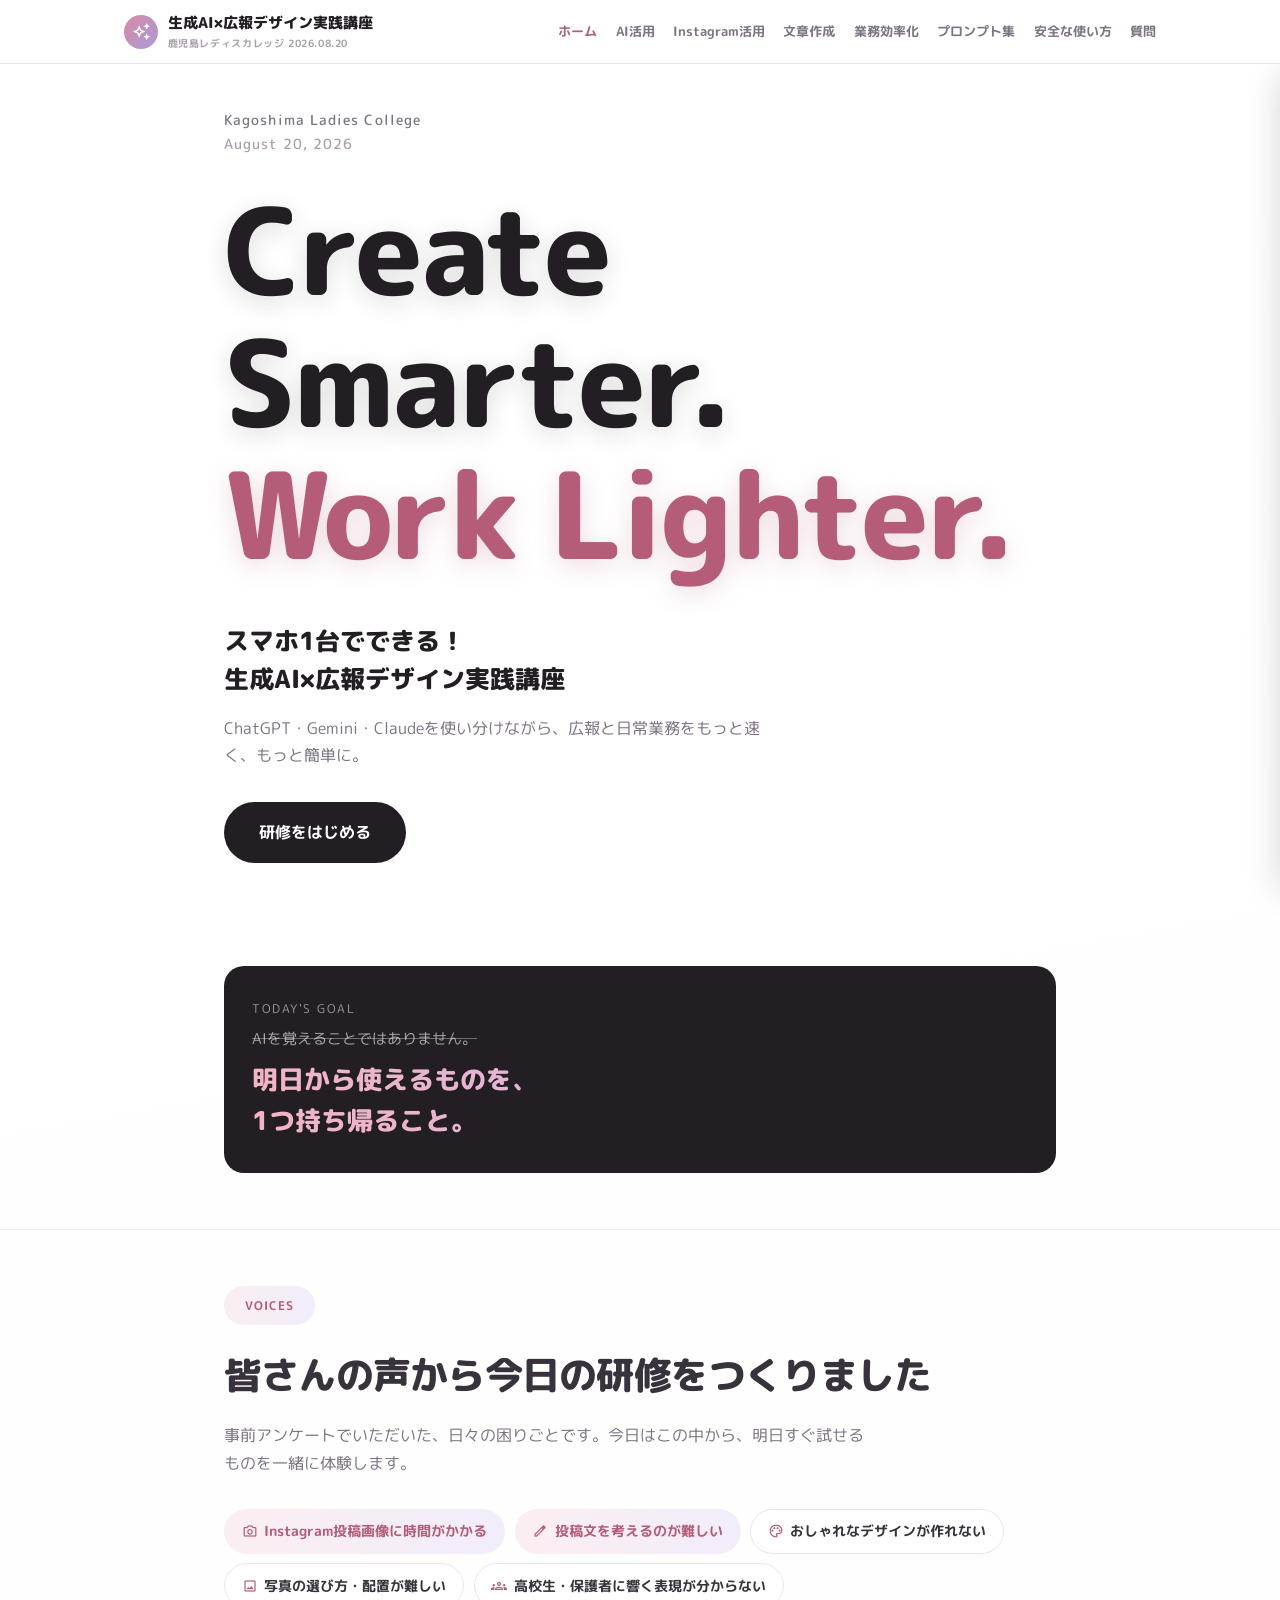
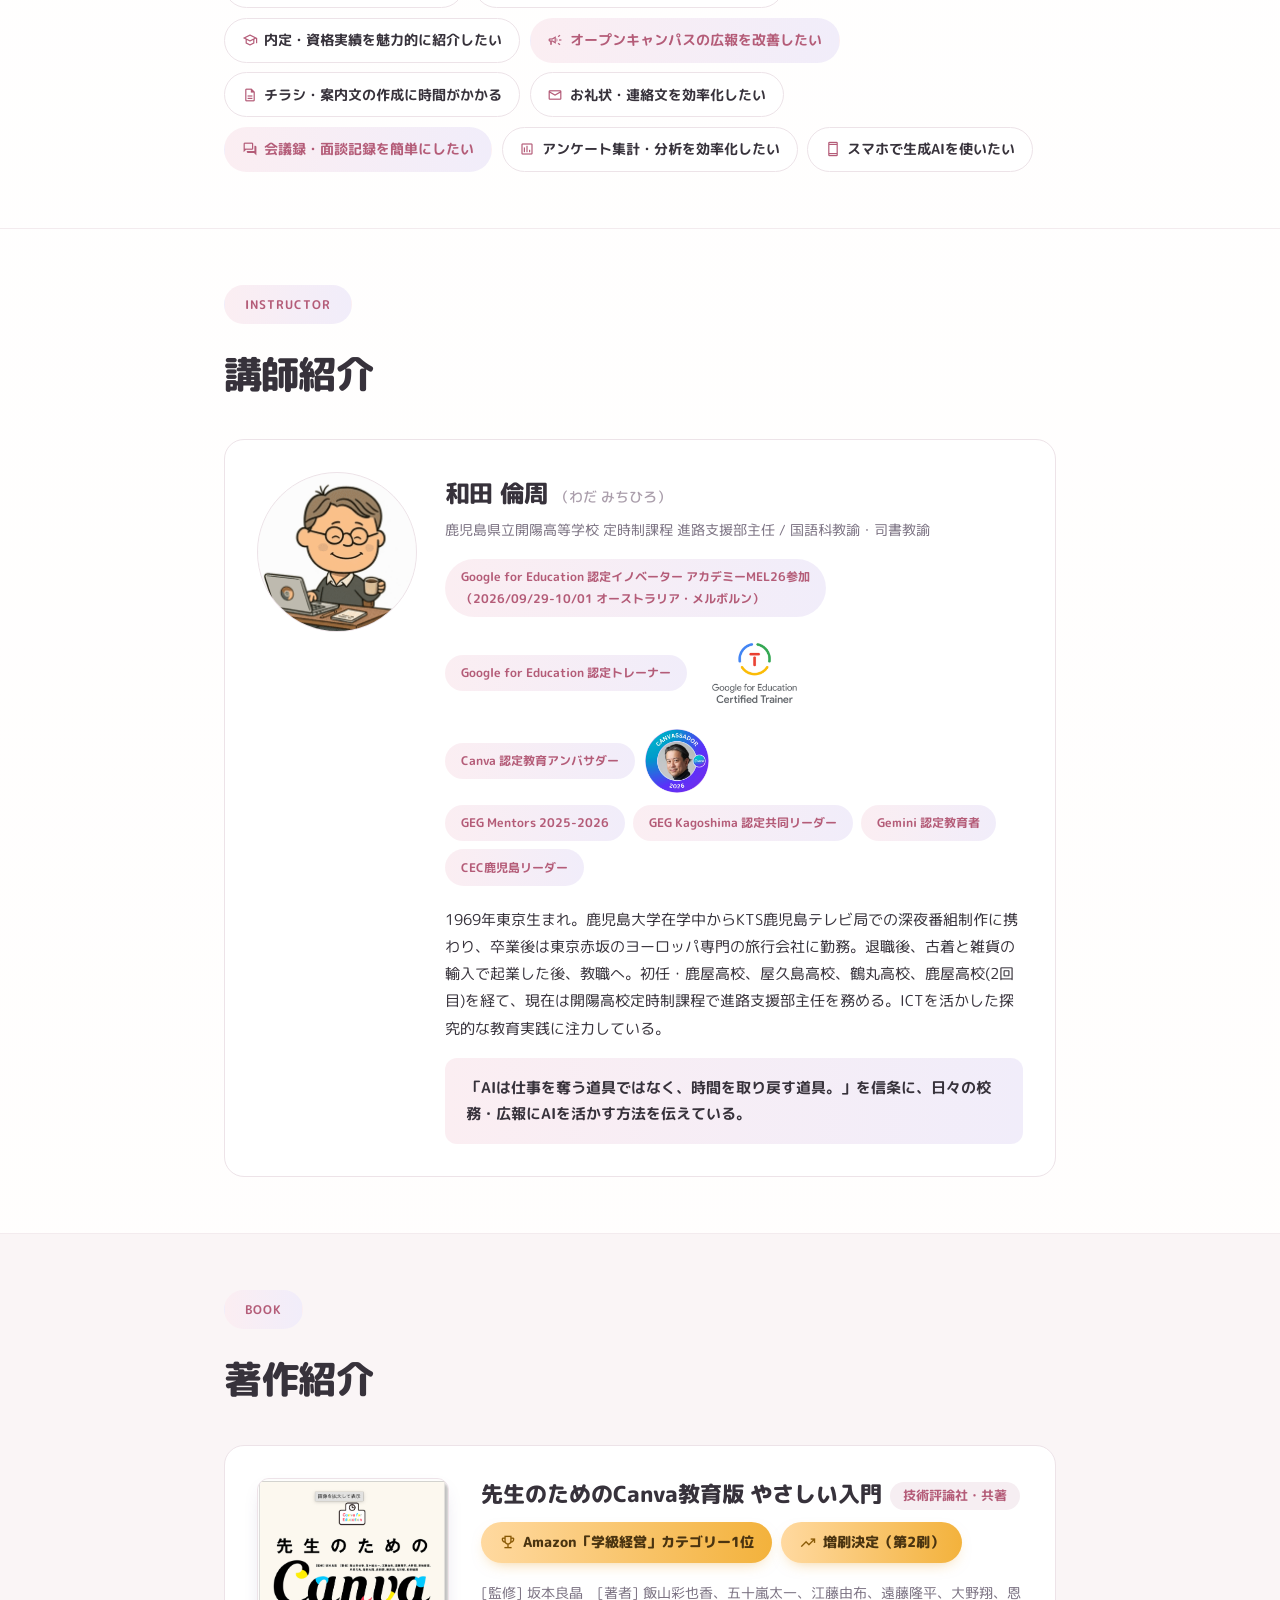
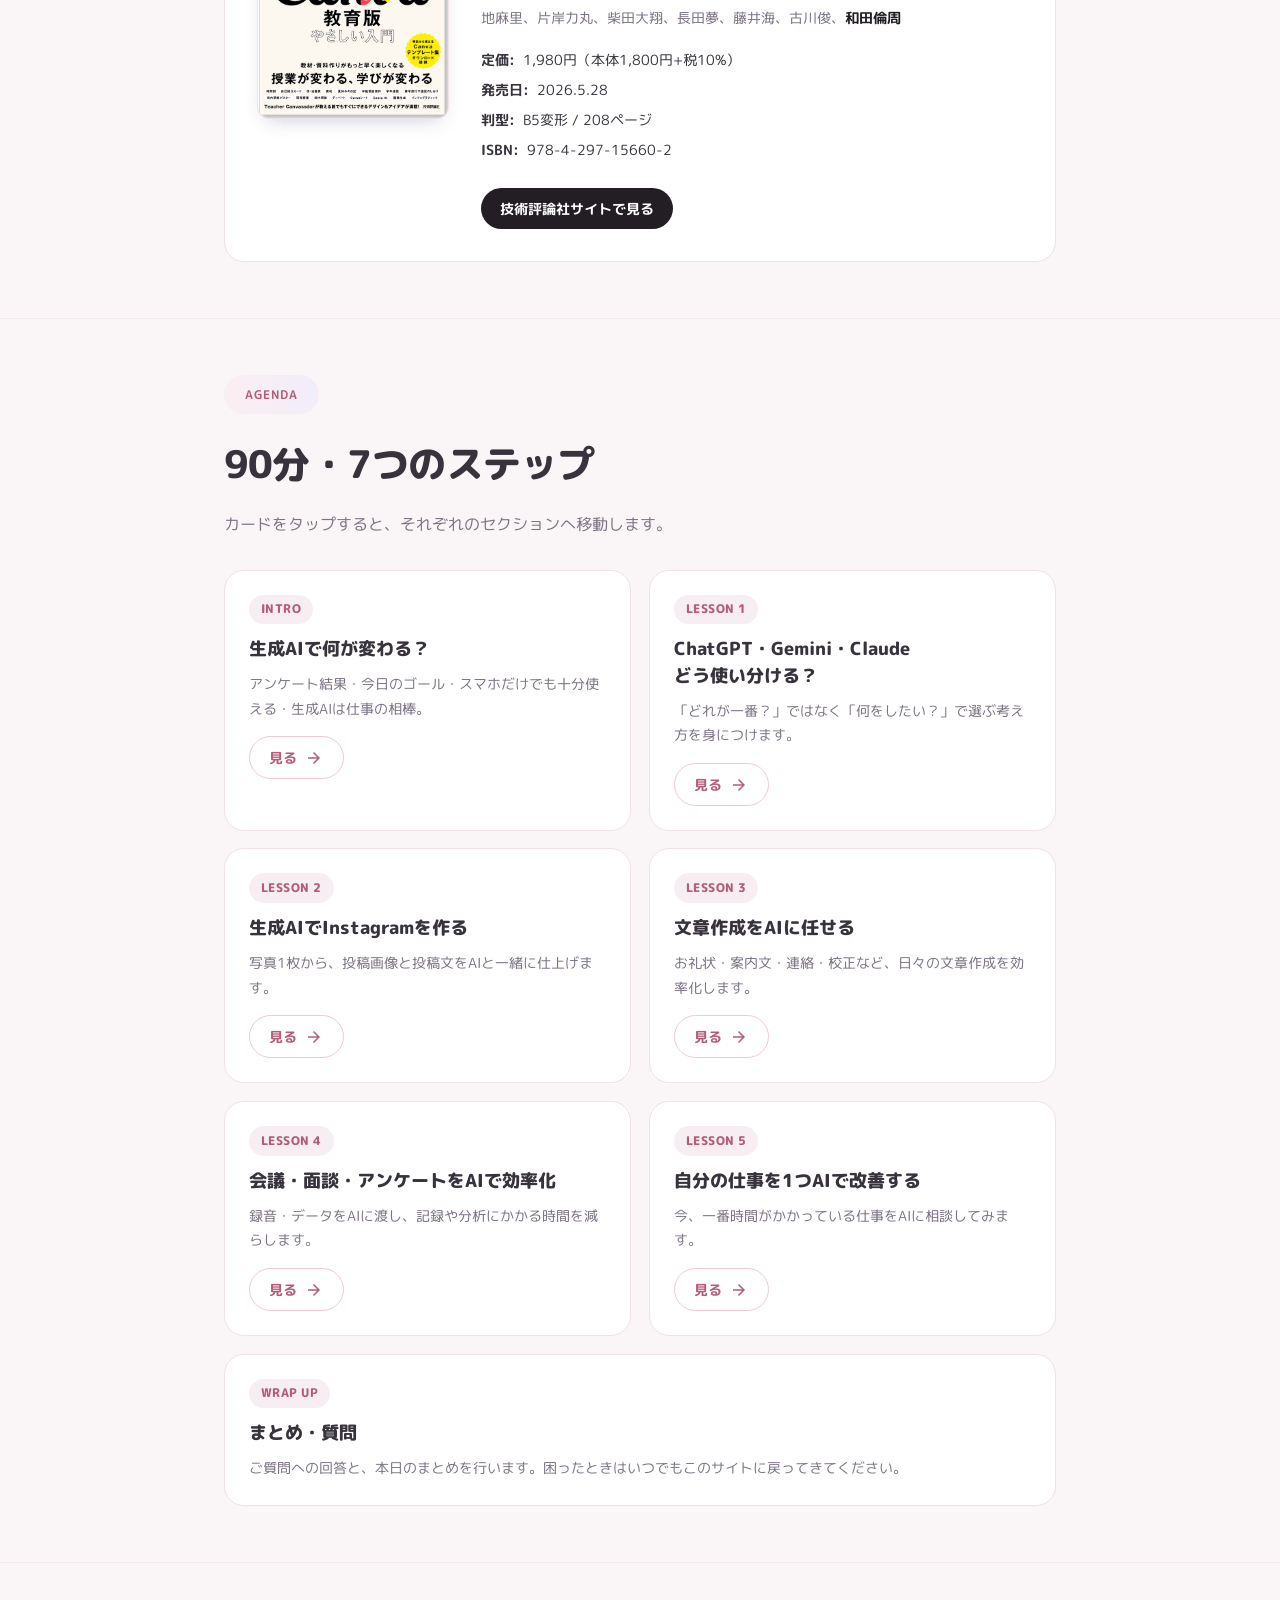
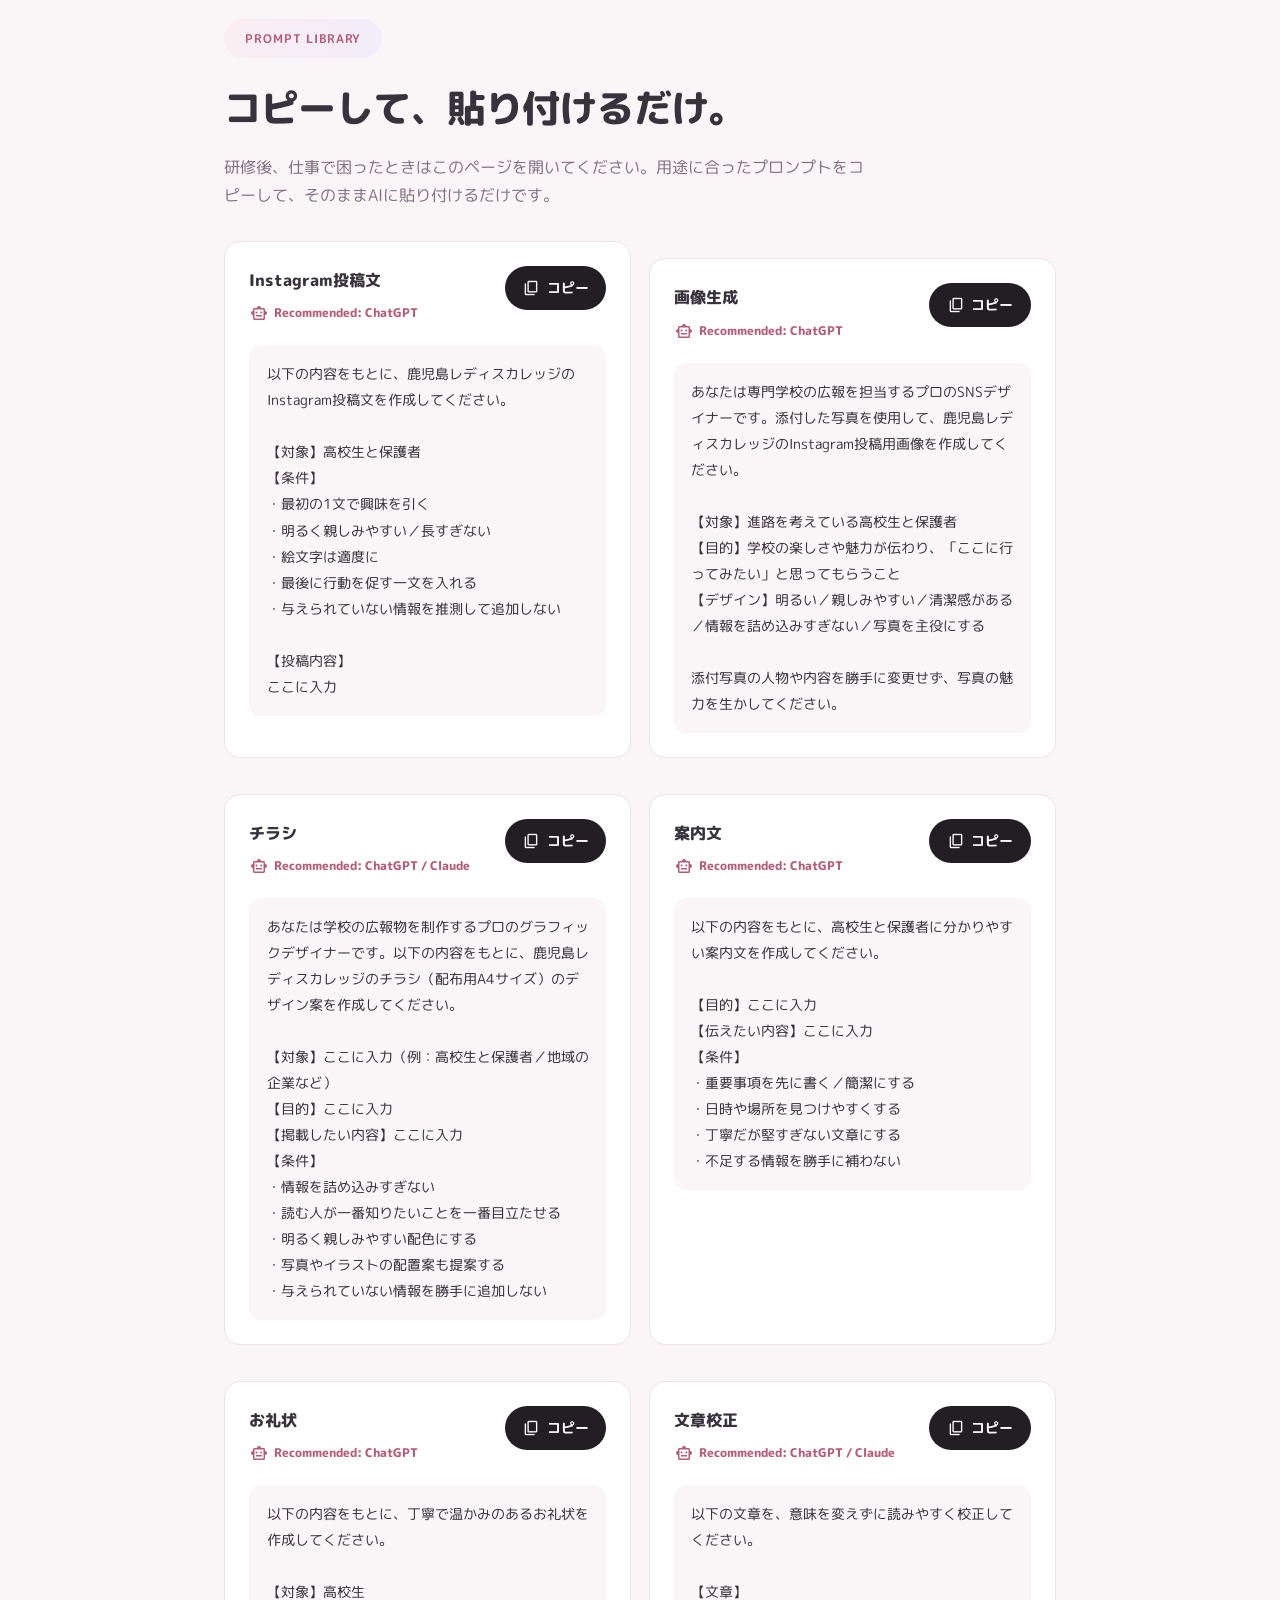
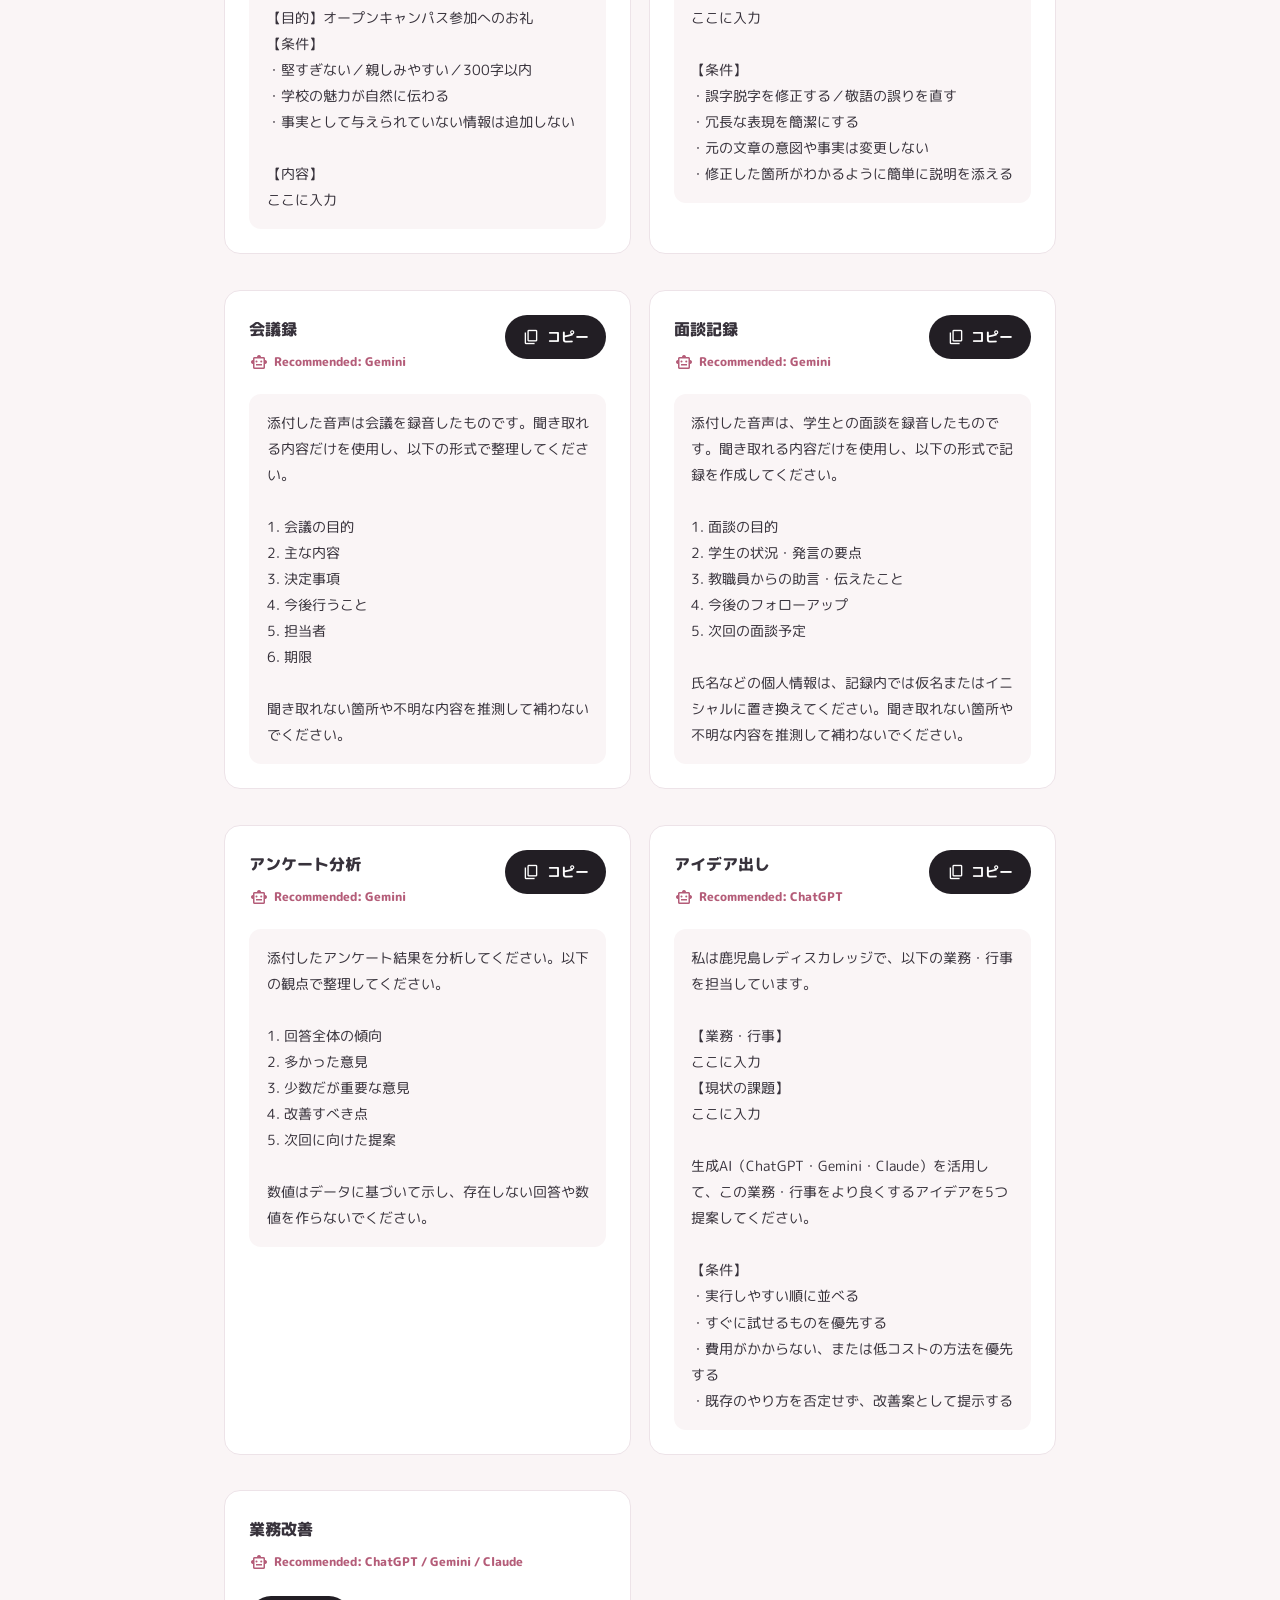
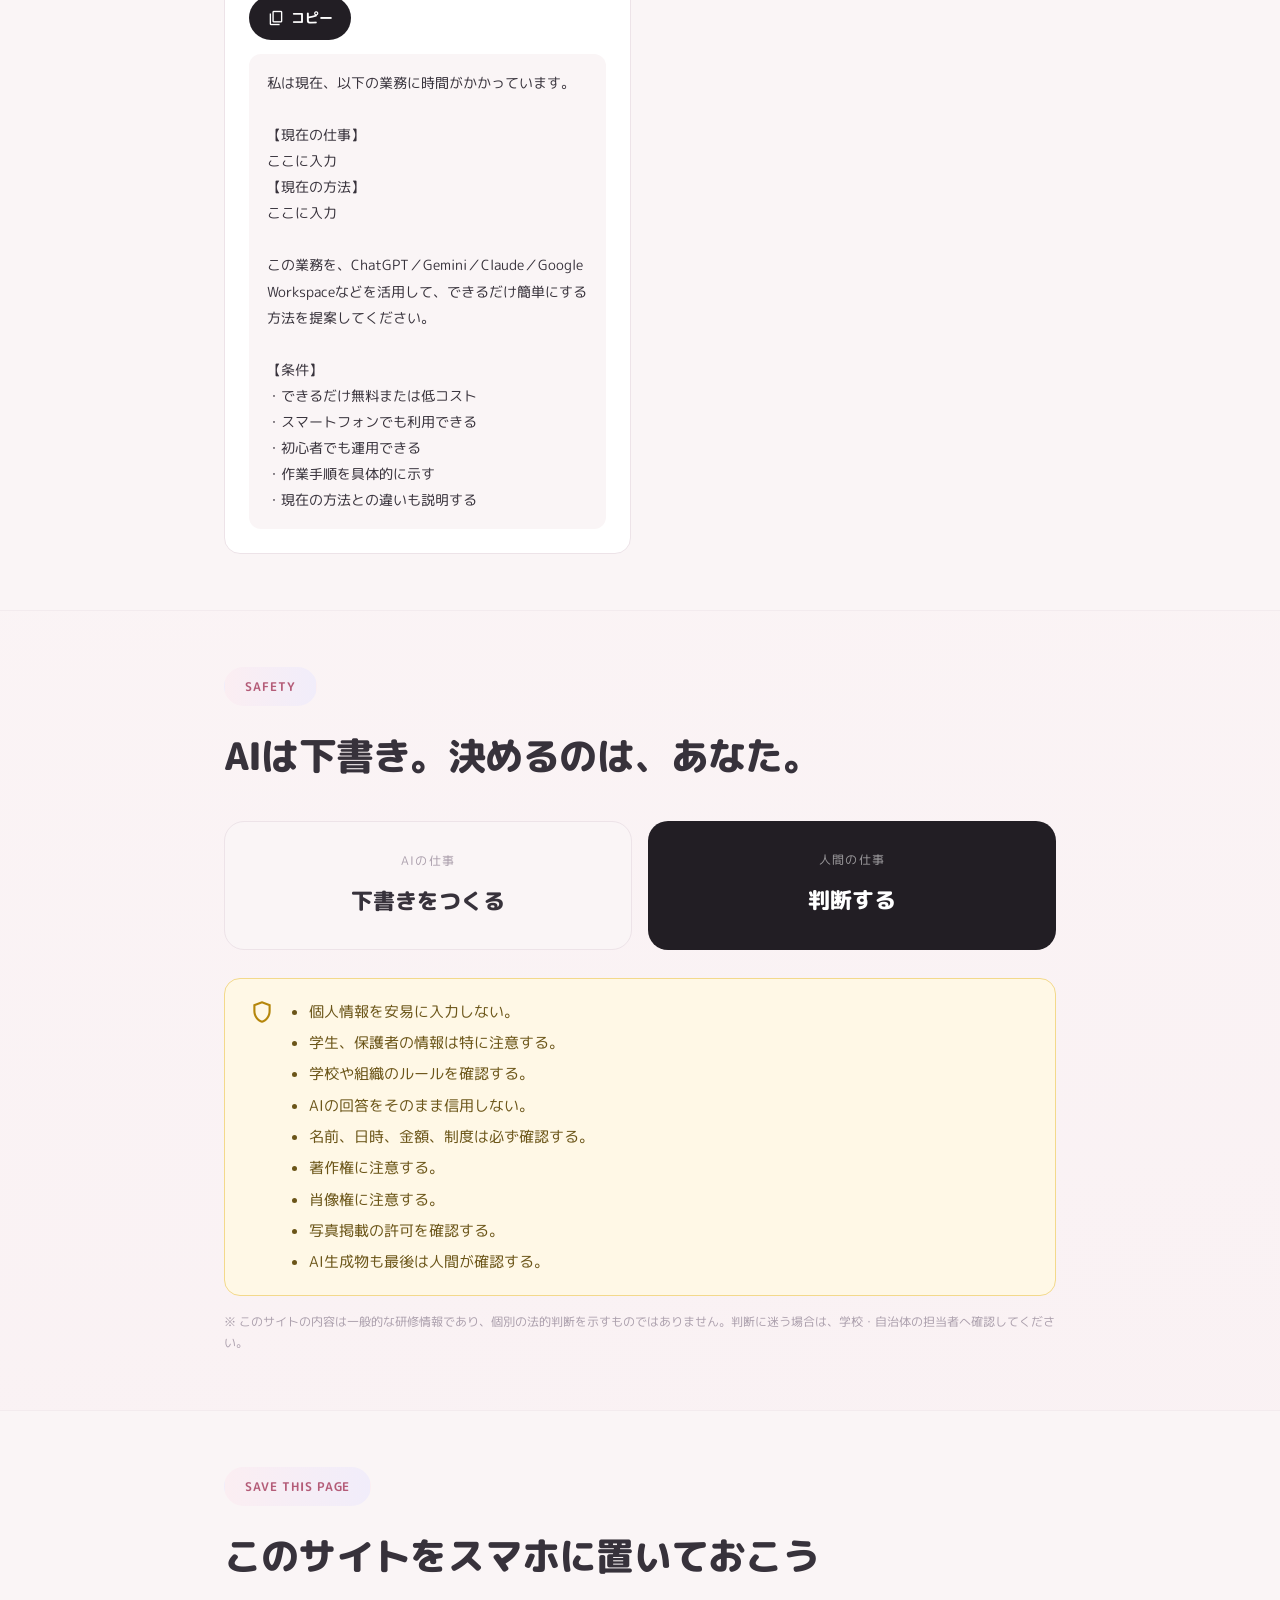
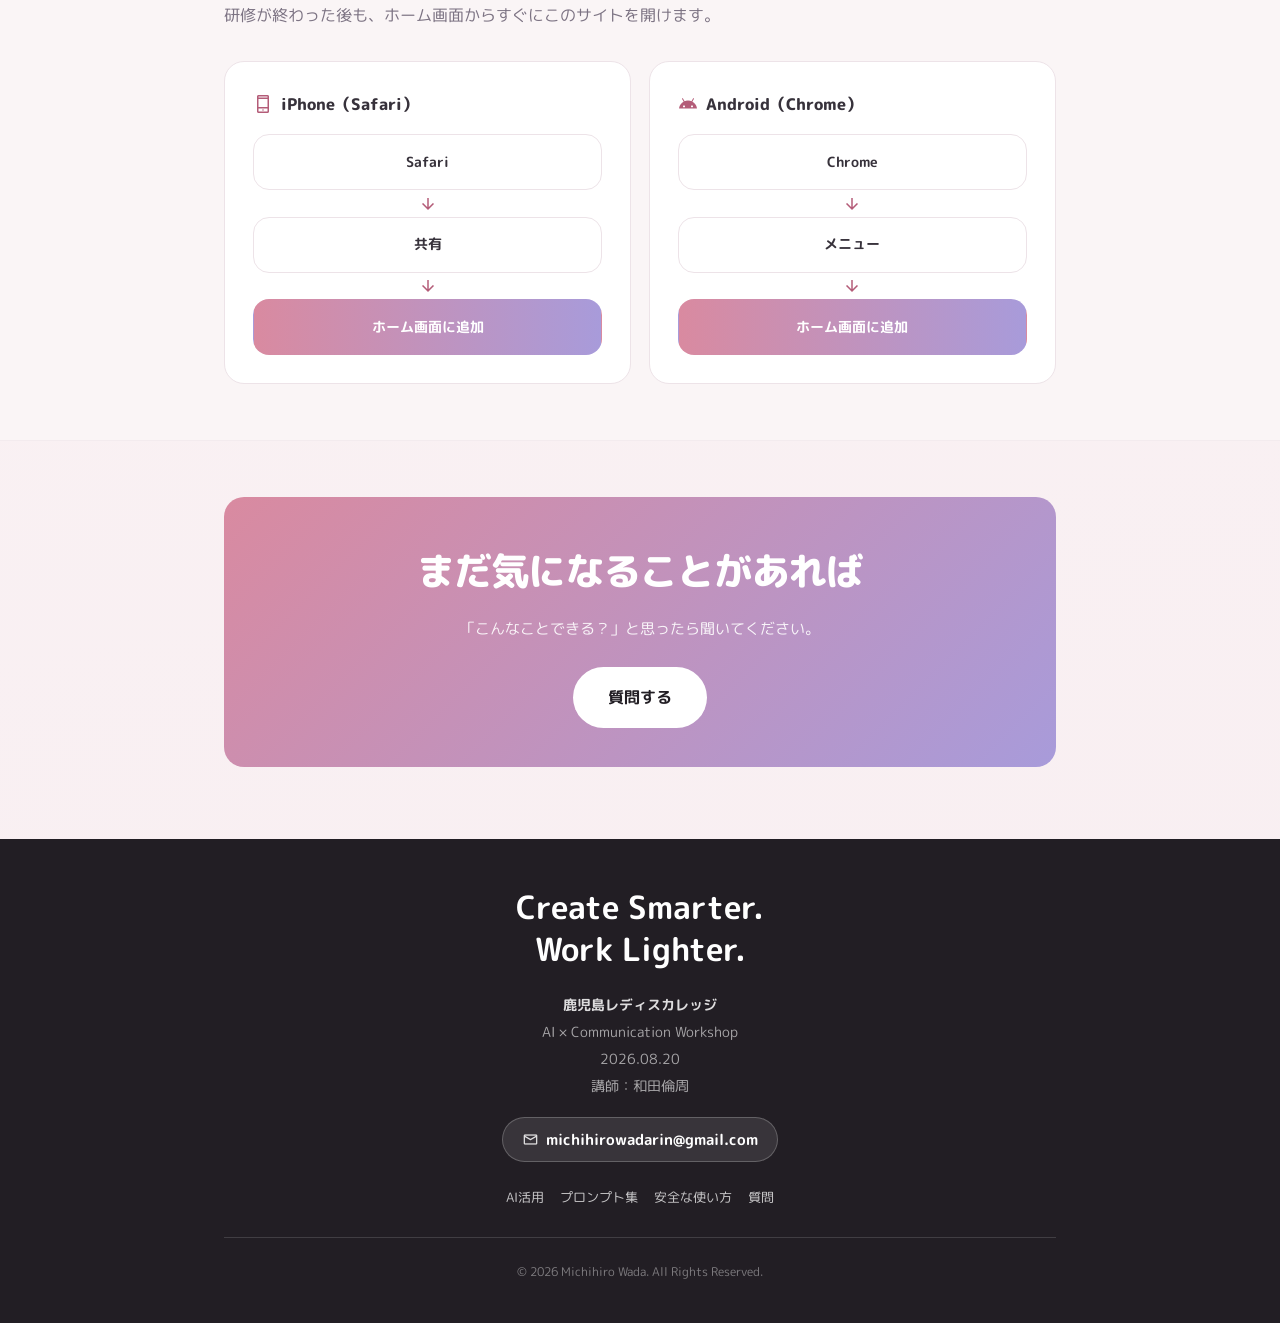
==== index.html @ 3f5c7a07 "v8" ====
<!DOCTYPE html>
<html lang="ja">
<head>
<meta charset="UTF-8">
<meta name="viewport" content="width=device-width, initial-scale=1.0, viewport-fit=cover">
<title>Create Smarter. Work Lighter. | スマホ1台でできる！生成AI×広報デザイン実践講座（鹿児島レディスカレッジ）</title>
<meta name="description" content="鹿児島レディスカレッジ職員研修「スマホ1台でできる！生成AI×広報デザイン実践講座」のポータルサイト。ChatGPT・Gemini・Claudeを使い分けながら、Instagram広報・文章作成・会議記録・アンケート分析など、日常業務をもっと速く、もっと簡単にするためのプロンプト集です。">
<meta name="training-date" content="2026年8月20日 鹿児島レディスカレッジ職員研修（講師：和田倫周）">
<link rel="preconnect" href="https://fonts.googleapis.com">
<link rel="preconnect" href="https://fonts.gstatic.com" crossorigin>
<link href="https://fonts.googleapis.com/css2?family=M+PLUS+Rounded+1c:wght@400;500;700;800&family=Material+Symbols+Outlined" rel="stylesheet">
<link rel="stylesheet" href="style.css">
</head>
<body>

  <!-- ===== オープニング演出（sessionStorageで1回だけ表示） ===== -->
  <div id="splash" class="splash-overlay" role="dialog" aria-label="オープニング">
    <p class="splash-text">Create Smarter.<br>Work Lighter.<span class="splash-sub">スマホ1台でできる！生成AI×広報デザイン実践講座</span></p>
  </div>

  <!-- コピー完了などを通知するライブリージョン（視覚的には非表示） -->
  <div id="copy-announcer" aria-live="polite" class="sr-only"></div>

  <!-- ===== 固定ヘッダー ===== -->
  <header class="site-header">
    <div class="wrap">
      <a href="#top" class="site-logo">
        <span class="logo-icon"><span class="material-symbols-outlined" aria-hidden="true">auto_awesome</span></span>
        <span>生成AI×広報デザイン実践講座<span class="sub">鹿児島レディスカレッジ 2026.08.20</span></span>
      </a>
      <nav class="header-nav" aria-label="メインメニュー">
        <a href="#top">ホーム</a>
        <a href="courses/01-ai-guide.html">AI活用</a>
        <a href="courses/02-instagram.html">Instagram活用</a>
        <a href="courses/03-writing.html">文章作成</a>
        <a href="courses/04-workflow.html">業務効率化</a>
        <a href="#prompts">プロンプト集</a>
        <a href="#safety">安全な使い方</a>
        <a href="#question">質問</a>
      </nav>
      <button type="button" id="menuBtn" class="menu-btn" aria-expanded="false" aria-controls="mobileNav" aria-label="メニューを開く">
        <span class="material-symbols-outlined" aria-hidden="true">menu</span>
      </button>
    </div>
  </header>

  <div id="navOverlay" class="nav-overlay"></div>
  <nav id="mobileNav" class="mobile-nav" aria-label="モバイルメニュー">
    <div style="display:flex;justify-content:flex-end;margin-bottom:1rem;">
      <button type="button" id="navCloseBtn" class="menu-btn" aria-label="メニューを閉じる">
        <span class="material-symbols-outlined" aria-hidden="true">close</span>
      </button>
    </div>
    <a href="#top"><span class="material-symbols-outlined" aria-hidden="true">home</span>ホーム</a>
    <a href="#goal"><span class="material-symbols-outlined" aria-hidden="true">flag</span>今日のゴール</a>
    <a href="#voices"><span class="material-symbols-outlined" aria-hidden="true">forum</span>皆さんの声</a>
    <a href="#instructor"><span class="material-symbols-outlined" aria-hidden="true">person</span>講師紹介</a>
    <a href="#book"><span class="material-symbols-outlined" aria-hidden="true">menu_book</span>著作紹介</a>
    <a href="#agenda"><span class="material-symbols-outlined" aria-hidden="true">schedule</span>本日の流れ</a>
    <a href="courses/01-ai-guide.html"><span class="material-symbols-outlined" aria-hidden="true">smart_toy</span>AI活用</a>
    <a href="courses/02-instagram.html"><span class="material-symbols-outlined" aria-hidden="true">photo_camera</span>Instagram活用</a>
    <a href="courses/03-writing.html"><span class="material-symbols-outlined" aria-hidden="true">edit_note</span>文章作成</a>
    <a href="courses/04-workflow.html"><span class="material-symbols-outlined" aria-hidden="true">groups</span>業務効率化</a>
    <a href="courses/05-improve.html"><span class="material-symbols-outlined" aria-hidden="true">trending_up</span>自分の仕事を改善</a>
    <a href="#prompts"><span class="material-symbols-outlined" aria-hidden="true">content_copy</span>プロンプト集</a>
    <a href="#safety"><span class="material-symbols-outlined" aria-hidden="true">shield</span>安全な使い方</a>
    <a href="#home-screen"><span class="material-symbols-outlined" aria-hidden="true">add_to_home_screen</span>ホーム画面に追加</a>
    <a href="#question"><span class="material-symbols-outlined" aria-hidden="true">help</span>質問</a>
  </nav>

  <!-- ===== ヒーロー ===== -->
  <section id="top" class="hero">
    <div class="wrap">
      <p class="hero-eyebrow">
        <span>Kagoshima Ladies College</span>
        <span class="date">August 20, 2026</span>
      </p>
      <h1 class="hero-title-en">
        <span class="hl line1">Create Smarter.</span>
        <span class="hl line2">Work Lighter.</span>
      </h1>
      <p class="hero-jp-title">スマホ1台でできる！<br>生成AI×広報デザイン実践講座</p>
      <p class="hero-copy">ChatGPT・Gemini・Claudeを使い分けながら、広報と日常業務をもっと速く、もっと簡単に。</p>
      <div class="hero-actions">
        <a href="#agenda" class="btn btn-primary btn-lg">研修をはじめる</a>
      </div>
    </div>
  </section>

  <!-- ===== Today's Goal ===== -->
  <section id="goal" class="block reveal">
    <div class="wrap">
      <div class="goal-strip">
        <p class="eyebrow">Today's Goal</p>
        <p class="not-line">AIを覚えることではありません。</p>
        <p class="do-line">明日から使えるものを、<br>1つ持ち帰ること。</p>
      </div>
    </div>
  </section>

  <!-- ===== 皆さんの声から今日の研修をつくりました ===== -->
  <section id="voices" class="block">
    <div class="wrap">
      <div class="section-head reveal">
        <p class="badge badge-solid">Voices</p>
        <h2 class="section-title">皆さんの声から今日の研修をつくりました</h2>
        <p class="section-lead">事前アンケートでいただいた、日々の困りごとです。今日はこの中から、明日すぐ試せるものを一緒に体験します。</p>
      </div>
      <div class="voice-grid reveal">
        <span class="voice-chip strong"><span class="material-symbols-outlined" aria-hidden="true">photo_camera</span>Instagram投稿画像に時間がかかる</span>
        <span class="voice-chip strong"><span class="material-symbols-outlined" aria-hidden="true">edit</span>投稿文を考えるのが難しい</span>
        <span class="voice-chip"><span class="material-symbols-outlined" aria-hidden="true">palette</span>おしゃれなデザインが作れない</span>
        <span class="voice-chip"><span class="material-symbols-outlined" aria-hidden="true">image</span>写真の選び方・配置が難しい</span>
        <span class="voice-chip"><span class="material-symbols-outlined" aria-hidden="true">groups</span>高校生・保護者に響く表現が分からない</span>
        <span class="voice-chip"><span class="material-symbols-outlined" aria-hidden="true">school</span>内定・資格実績を魅力的に紹介したい</span>
        <span class="voice-chip strong"><span class="material-symbols-outlined" aria-hidden="true">campaign</span>オープンキャンパスの広報を改善したい</span>
        <span class="voice-chip"><span class="material-symbols-outlined" aria-hidden="true">description</span>チラシ・案内文の作成に時間がかかる</span>
        <span class="voice-chip"><span class="material-symbols-outlined" aria-hidden="true">mail</span>お礼状・連絡文を効率化したい</span>
        <span class="voice-chip strong"><span class="material-symbols-outlined" aria-hidden="true">forum</span>会議録・面談記録を簡単にしたい</span>
        <span class="voice-chip"><span class="material-symbols-outlined" aria-hidden="true">poll</span>アンケート集計・分析を効率化したい</span>
        <span class="voice-chip"><span class="material-symbols-outlined" aria-hidden="true">smartphone</span>スマホで生成AIを使いたい</span>
      </div>
    </div>
  </section>

  <!-- 講師プロフィール：ここから編集 -->
  <!-- ===== 講師紹介 ===== -->
  <section id="instructor" class="block">
    <div class="wrap">
      <div class="section-head reveal">
        <p class="badge badge-solid">Instructor</p>
        <h2 class="section-title">講師紹介</h2>
      </div>

      <div class="card card-hover instructor-card reveal">
        <div class="instructor-flex">
          <!-- 講師写真：assets/images/instructor.gif を差し替えてください（画像が無くても崩れません） -->
          <div class="instructor-photo">
            <img src="assets/images/instructor.gif" alt="和田倫周 プロフィールイラスト（アニメーション）" onerror="this.style.display='none';this.nextElementSibling.style.display='flex';">
            <span class="material-symbols-outlined avatar-fallback-icon" aria-hidden="true">person</span>
          </div>
          <div>
            <h3 class="instructor-name">和田 倫周 <span class="yomi">（わだ みちひろ）</span></h3>
            <p class="instructor-role">鹿児島県立開陽高等学校 定時制課程 進路支援部主任 / 国語科教諭・司書教諭</p>

            <!-- 資格バッジ：画像は assets/images/google-trainer-badge.png・canvassador-badge.png を差し替えてください（画像が無くても崩れません） -->
            <div class="badge-row">
              <span class="grad-pill">Google for Education 認定イノベーター アカデミーMEL26参加<br>（2026/09/29-10/01 オーストラリア・メルボルン）</span>
            </div>
            <div class="badge-row">
              <span class="grad-pill">Google for Education 認定トレーナー</span>
              <img src="assets/images/google-trainer-badge.png" alt="Google for Education Certified Trainer" class="badge-img" onerror="this.style.display='none';">
            </div>
            <div class="badge-row">
              <span class="grad-pill">Canva 認定教育アンバサダー</span>
              <img src="assets/images/canvassador-badge.png" alt="Canva Canvassador 2026" class="badge-img-round" onerror="this.style.display='none';">
            </div>
            <div class="pill-row">
              <span class="grad-pill">GEG Mentors 2025-2026</span>
              <span class="grad-pill">GEG Kagoshima 認定共同リーダー</span>
              <span class="grad-pill">Gemini 認定教育者</span>
              <span class="grad-pill">CEC鹿児島リーダー</span>
            </div>

            <p class="instructor-bio">
              1969年東京生まれ。鹿児島大学在学中からKTS鹿児島テレビ局での深夜番組制作に携わり、卒業後は東京赤坂のヨーロッパ専門の旅行会社に勤務。退職後、古着と雑貨の輸入で起業した後、教職へ。初任・鹿屋高校、屋久島高校、鶴丸高校、鹿屋高校(2回目)を経て、現在は開陽高校定時制課程で進路支援部主任を務める。ICTを活かした探究的な教育実践に注力している。
            </p>

            <div class="quote-box">
              「AIは仕事を奪う道具ではなく、時間を取り戻す道具。」を信条に、日々の校務・広報にAIを活かす方法を伝えている。
            </div>
          </div>
        </div>
      </div>
    </div>
  </section>
  <!-- 講師プロフィール：ここまで -->

  <!-- 著作情報：ここから編集 -->
  <!-- ===== 著作紹介 ===== -->
  <section id="book" class="block panel">
    <div class="wrap">
      <div class="section-head reveal">
        <p class="badge badge-solid">Book</p>
        <h2 class="section-title">著作紹介</h2>
      </div>

      <!-- 著作カード1：ここから編集（書名・出版社・著者・紹介文・画像・リンクを差し替え） -->
      <div class="card card-hover book-card reveal">
        <!-- 書影：assets/images/book-cover.png を差し替えてください（画像が無くても崩れません） -->
        <div class="book-cover">
          <img src="assets/images/book-cover.png" alt="先生のためのCanva教育版 やさしい入門 書影" onerror="this.style.display='none';this.nextElementSibling.style.display='flex';">
          <span class="material-symbols-outlined avatar-fallback-icon" aria-hidden="true">menu_book</span>
        </div>
        <div class="book-info">
          <h3>先生のためのCanva教育版 やさしい入門<span class="co-author-tag">技術評論社・共著</span></h3>
          <div class="achievement-row">
            <span class="achievement-badge"><span class="material-symbols-outlined" aria-hidden="true">emoji_events</span>Amazon「学級経営」カテゴリー1位</span>
            <span class="achievement-badge"><span class="material-symbols-outlined" aria-hidden="true">trending_up</span>増刷決定（第2刷）</span>
          </div>
          <p class="publisher">[監修] 坂本良晶　[著者] 飯山彩也香、五十嵐太一、江藤由布、遠藤隆平、大野翔、恩地麻里、片岸力丸、柴田大翔、長田夢、藤井海、古川俊、<strong>和田倫周</strong></p>
          <ul class="desc">
            <li><span class="label">定価:</span><span>1,980円（本体1,800円+税10%）</span></li>
            <li><span class="label">発売日:</span><span>2026.5.28</span></li>
            <li><span class="label">判型:</span><span>B5変形 / 208ページ</span></li>
            <li><span class="label">ISBN:</span><span>978-4-297-15660-2</span></li>
          </ul>
          <a href="https://gihyo.jp/book/2026/978-4-297-15660-2" target="_blank" rel="noopener" class="btn btn-primary btn-sm">技術評論社サイトで見る</a>
        </div>
      </div>
      <!-- 著作カード1：ここまで -->

    </div>
  </section>
  <!-- 著作情報：ここまで -->

  <!-- ===== AGENDA（90分） ===== -->
  <section id="agenda" class="block panel">
    <div class="wrap">
      <div class="section-head reveal">
        <p class="badge badge-solid">Agenda</p>
        <h2 class="section-title">90分・7つのステップ</h2>
        <p class="section-lead">カードをタップすると、それぞれのセクションへ移動します。</p>
      </div>
      <div class="grid grid-2 reveal">
        <a href="#goal" class="card card-hover agenda-card">
          <span class="agenda-time">INTRO</span>
          <h3>生成AIで何が変わる？</h3>
          <p class="desc">アンケート結果・今日のゴール・スマホだけでも十分使える・生成AIは仕事の相棒。</p>
          <span class="btn btn-outline btn-sm">見る<span class="material-symbols-outlined" aria-hidden="true">arrow_forward</span></span>
        </a>
        <a href="courses/01-ai-guide.html" class="card card-hover agenda-card">
          <span class="agenda-time">LESSON 1</span>
          <h3>ChatGPT・Gemini・Claude<br>どう使い分ける？</h3>
          <p class="desc">「どれが一番？」ではなく「何をしたい？」で選ぶ考え方を身につけます。</p>
          <span class="btn btn-outline btn-sm">見る<span class="material-symbols-outlined" aria-hidden="true">arrow_forward</span></span>
        </a>
        <a href="courses/02-instagram.html" class="card card-hover agenda-card">
          <span class="agenda-time">LESSON 2</span>
          <h3>生成AIでInstagramを作る</h3>
          <p class="desc">写真1枚から、投稿画像と投稿文をAIと一緒に仕上げます。</p>
          <span class="btn btn-outline btn-sm">見る<span class="material-symbols-outlined" aria-hidden="true">arrow_forward</span></span>
        </a>
        <a href="courses/03-writing.html" class="card card-hover agenda-card">
          <span class="agenda-time">LESSON 3</span>
          <h3>文章作成をAIに任せる</h3>
          <p class="desc">お礼状・案内文・連絡・校正など、日々の文章作成を効率化します。</p>
          <span class="btn btn-outline btn-sm">見る<span class="material-symbols-outlined" aria-hidden="true">arrow_forward</span></span>
        </a>
        <a href="courses/04-workflow.html" class="card card-hover agenda-card">
          <span class="agenda-time">LESSON 4</span>
          <h3>会議・面談・アンケートをAIで効率化</h3>
          <p class="desc">録音・データをAIに渡し、記録や分析にかかる時間を減らします。</p>
          <span class="btn btn-outline btn-sm">見る<span class="material-symbols-outlined" aria-hidden="true">arrow_forward</span></span>
        </a>
        <a href="courses/05-improve.html" class="card card-hover agenda-card">
          <span class="agenda-time">LESSON 5</span>
          <h3>自分の仕事を1つAIで改善する</h3>
          <p class="desc">今、一番時間がかかっている仕事をAIに相談してみます。</p>
          <span class="btn btn-outline btn-sm">見る<span class="material-symbols-outlined" aria-hidden="true">arrow_forward</span></span>
        </a>
      </div>
      <div class="card card-hover agenda-card reveal" style="margin-top:1.1rem;">
        <span class="agenda-time">WRAP UP</span>
        <h3>まとめ・質問</h3>
        <p class="desc">ご質問への回答と、本日のまとめを行います。困ったときはいつでもこのサイトに戻ってきてください。</p>
      </div>
    </div>
  </section>

  <!-- ===== PROMPT LIBRARY ===== -->
  <section id="prompts" class="block panel">
    <div class="wrap">
      <div class="section-head reveal">
        <p class="badge badge-solid">Prompt Library</p>
        <h2 class="section-title">コピーして、貼り付けるだけ。</h2>
        <p class="section-lead">研修後、仕事で困ったときはこのページを開いてください。用途に合ったプロンプトをコピーして、そのままAIに貼り付けるだけです。</p>
      </div>

      <div class="grid grid-2 reveal">
        <div class="prompt-card">
          <div class="prompt-card-head">
            <div><h4>Instagram投稿文</h4><p class="prompt-recommend" style="margin-top:0.5rem;"><span class="material-symbols-outlined" aria-hidden="true">smart_toy</span>Recommended: ChatGPT</p></div>
            <button type="button" class="copy-btn" data-copy-target="#lib-insta-caption"><span class="material-symbols-outlined" aria-hidden="true">content_copy</span><span class="copy-label">コピー</span></button>
          </div>
          <div class="prompt-body" id="lib-insta-caption">以下の内容をもとに、鹿児島レディスカレッジのInstagram投稿文を作成してください。

【対象】高校生と保護者
【条件】
・最初の1文で興味を引く
・明るく親しみやすい／長すぎない
・絵文字は適度に
・最後に行動を促す一文を入れる
・与えられていない情報を推測して追加しない

【投稿内容】
ここに入力</div>
        </div>

        <div class="prompt-card">
          <div class="prompt-card-head">
            <div><h4>画像生成</h4><p class="prompt-recommend" style="margin-top:0.5rem;"><span class="material-symbols-outlined" aria-hidden="true">smart_toy</span>Recommended: ChatGPT</p></div>
            <button type="button" class="copy-btn" data-copy-target="#lib-image"><span class="material-symbols-outlined" aria-hidden="true">content_copy</span><span class="copy-label">コピー</span></button>
          </div>
          <div class="prompt-body" id="lib-image">あなたは専門学校の広報を担当するプロのSNSデザイナーです。添付した写真を使用して、鹿児島レディスカレッジのInstagram投稿用画像を作成してください。

【対象】進路を考えている高校生と保護者
【目的】学校の楽しさや魅力が伝わり、「ここに行ってみたい」と思ってもらうこと
【デザイン】明るい／親しみやすい／清潔感がある／情報を詰め込みすぎない／写真を主役にする

添付写真の人物や内容を勝手に変更せず、写真の魅力を生かしてください。</div>
        </div>

        <div class="prompt-card">
          <div class="prompt-card-head">
            <div><h4>チラシ</h4><p class="prompt-recommend" style="margin-top:0.5rem;"><span class="material-symbols-outlined" aria-hidden="true">smart_toy</span>Recommended: ChatGPT / Claude</p></div>
            <button type="button" class="copy-btn" data-copy-target="#lib-flyer"><span class="material-symbols-outlined" aria-hidden="true">content_copy</span><span class="copy-label">コピー</span></button>
          </div>
          <div class="prompt-body" id="lib-flyer">あなたは学校の広報物を制作するプロのグラフィックデザイナーです。以下の内容をもとに、鹿児島レディスカレッジのチラシ（配布用A4サイズ）のデザイン案を作成してください。

【対象】ここに入力（例：高校生と保護者／地域の企業など）
【目的】ここに入力
【掲載したい内容】ここに入力
【条件】
・情報を詰め込みすぎない
・読む人が一番知りたいことを一番目立たせる
・明るく親しみやすい配色にする
・写真やイラストの配置案も提案する
・与えられていない情報を勝手に追加しない</div>
        </div>

        <div class="prompt-card">
          <div class="prompt-card-head">
            <div><h4>案内文</h4><p class="prompt-recommend" style="margin-top:0.5rem;"><span class="material-symbols-outlined" aria-hidden="true">smart_toy</span>Recommended: ChatGPT</p></div>
            <button type="button" class="copy-btn" data-copy-target="#lib-guide"><span class="material-symbols-outlined" aria-hidden="true">content_copy</span><span class="copy-label">コピー</span></button>
          </div>
          <div class="prompt-body" id="lib-guide">以下の内容をもとに、高校生と保護者に分かりやすい案内文を作成してください。

【目的】ここに入力
【伝えたい内容】ここに入力
【条件】
・重要事項を先に書く／簡潔にする
・日時や場所を見つけやすくする
・丁寧だが堅すぎない文章にする
・不足する情報を勝手に補わない</div>
        </div>

        <div class="prompt-card">
          <div class="prompt-card-head">
            <div><h4>お礼状</h4><p class="prompt-recommend" style="margin-top:0.5rem;"><span class="material-symbols-outlined" aria-hidden="true">smart_toy</span>Recommended: ChatGPT</p></div>
            <button type="button" class="copy-btn" data-copy-target="#lib-thanks"><span class="material-symbols-outlined" aria-hidden="true">content_copy</span><span class="copy-label">コピー</span></button>
          </div>
          <div class="prompt-body" id="lib-thanks">以下の内容をもとに、丁寧で温かみのあるお礼状を作成してください。

【対象】高校生
【目的】オープンキャンパス参加へのお礼
【条件】
・堅すぎない／親しみやすい／300字以内
・学校の魅力が自然に伝わる
・事実として与えられていない情報は追加しない

【内容】
ここに入力</div>
        </div>

        <div class="prompt-card">
          <div class="prompt-card-head">
            <div><h4>文章校正</h4><p class="prompt-recommend" style="margin-top:0.5rem;"><span class="material-symbols-outlined" aria-hidden="true">smart_toy</span>Recommended: ChatGPT / Claude</p></div>
            <button type="button" class="copy-btn" data-copy-target="#lib-proof"><span class="material-symbols-outlined" aria-hidden="true">content_copy</span><span class="copy-label">コピー</span></button>
          </div>
          <div class="prompt-body" id="lib-proof">以下の文章を、意味を変えずに読みやすく校正してください。

【文章】
ここに入力

【条件】
・誤字脱字を修正する／敬語の誤りを直す
・冗長な表現を簡潔にする
・元の文章の意図や事実は変更しない
・修正した箇所がわかるように簡単に説明を添える</div>
        </div>

        <div class="prompt-card">
          <div class="prompt-card-head">
            <div><h4>会議録</h4><p class="prompt-recommend" style="margin-top:0.5rem;"><span class="material-symbols-outlined" aria-hidden="true">smart_toy</span>Recommended: Gemini</p></div>
            <button type="button" class="copy-btn" data-copy-target="#lib-meeting"><span class="material-symbols-outlined" aria-hidden="true">content_copy</span><span class="copy-label">コピー</span></button>
          </div>
          <div class="prompt-body" id="lib-meeting">添付した音声は会議を録音したものです。聞き取れる内容だけを使用し、以下の形式で整理してください。

1. 会議の目的
2. 主な内容
3. 決定事項
4. 今後行うこと
5. 担当者
6. 期限

聞き取れない箇所や不明な内容を推測して補わないでください。</div>
        </div>

        <div class="prompt-card">
          <div class="prompt-card-head">
            <div><h4>面談記録</h4><p class="prompt-recommend" style="margin-top:0.5rem;"><span class="material-symbols-outlined" aria-hidden="true">smart_toy</span>Recommended: Gemini</p></div>
            <button type="button" class="copy-btn" data-copy-target="#lib-interview"><span class="material-symbols-outlined" aria-hidden="true">content_copy</span><span class="copy-label">コピー</span></button>
          </div>
          <div class="prompt-body" id="lib-interview">添付した音声は、学生との面談を録音したものです。聞き取れる内容だけを使用し、以下の形式で記録を作成してください。

1. 面談の目的
2. 学生の状況・発言の要点
3. 教職員からの助言・伝えたこと
4. 今後のフォローアップ
5. 次回の面談予定

氏名などの個人情報は、記録内では仮名またはイニシャルに置き換えてください。聞き取れない箇所や不明な内容を推測して補わないでください。</div>
        </div>

        <div class="prompt-card">
          <div class="prompt-card-head">
            <div><h4>アンケート分析</h4><p class="prompt-recommend" style="margin-top:0.5rem;"><span class="material-symbols-outlined" aria-hidden="true">smart_toy</span>Recommended: Gemini</p></div>
            <button type="button" class="copy-btn" data-copy-target="#lib-survey"><span class="material-symbols-outlined" aria-hidden="true">content_copy</span><span class="copy-label">コピー</span></button>
          </div>
          <div class="prompt-body" id="lib-survey">添付したアンケート結果を分析してください。以下の観点で整理してください。

1. 回答全体の傾向
2. 多かった意見
3. 少数だが重要な意見
4. 改善すべき点
5. 次回に向けた提案

数値はデータに基づいて示し、存在しない回答や数値を作らないでください。</div>
        </div>

        <div class="prompt-card">
          <div class="prompt-card-head">
            <div><h4>アイデア出し</h4><p class="prompt-recommend" style="margin-top:0.5rem;"><span class="material-symbols-outlined" aria-hidden="true">smart_toy</span>Recommended: ChatGPT</p></div>
            <button type="button" class="copy-btn" data-copy-target="#lib-idea"><span class="material-symbols-outlined" aria-hidden="true">content_copy</span><span class="copy-label">コピー</span></button>
          </div>
          <div class="prompt-body" id="lib-idea">私は鹿児島レディスカレッジで、以下の業務・行事を担当しています。

【業務・行事】
ここに入力
【現状の課題】
ここに入力

生成AI（ChatGPT・Gemini・Claude）を活用して、この業務・行事をより良くするアイデアを5つ提案してください。

【条件】
・実行しやすい順に並べる
・すぐに試せるものを優先する
・費用がかからない、または低コストの方法を優先する
・既存のやり方を否定せず、改善案として提示する</div>
        </div>

        <div class="prompt-card">
          <div class="prompt-card-head">
            <div><h4>業務改善</h4><p class="prompt-recommend" style="margin-top:0.5rem;"><span class="material-symbols-outlined" aria-hidden="true">smart_toy</span>Recommended: ChatGPT / Gemini / Claude</p></div>
            <button type="button" class="copy-btn" data-copy-target="#lib-improve"><span class="material-symbols-outlined" aria-hidden="true">content_copy</span><span class="copy-label">コピー</span></button>
          </div>
          <div class="prompt-body" id="lib-improve">私は現在、以下の業務に時間がかかっています。

【現在の仕事】
ここに入力
【現在の方法】
ここに入力

この業務を、ChatGPT／Gemini／Claude／Google Workspaceなどを活用して、できるだけ簡単にする方法を提案してください。

【条件】
・できるだけ無料または低コスト
・スマートフォンでも利用できる
・初心者でも運用できる
・作業手順を具体的に示す
・現在の方法との違いも説明する</div>
        </div>
      </div>
    </div>
  </section>

  <!-- ===== SAFETY ===== -->
  <section id="safety" class="block">
    <div class="wrap">
      <div class="section-head reveal">
        <p class="badge badge-solid">Safety</p>
        <h2 class="section-title">AIは下書き。決めるのは、あなた。</h2>
      </div>

      <div class="split-compare reveal">
        <div class="split-block ai">
          <span class="eyebrow">AIの仕事</span>
          <p class="role">下書きをつくる</p>
        </div>
        <div class="split-block human">
          <span class="eyebrow">人間の仕事</span>
          <p class="role">判断する</p>
        </div>
      </div>

      <div class="caution-card reveal">
        <span class="material-symbols-outlined" aria-hidden="true">shield</span>
        <ul>
          <li>個人情報を安易に入力しない。</li>
          <li>学生、保護者の情報は特に注意する。</li>
          <li>学校や組織のルールを確認する。</li>
          <li>AIの回答をそのまま信用しない。</li>
          <li>名前、日時、金額、制度は必ず確認する。</li>
          <li>著作権に注意する。</li>
          <li>肖像権に注意する。</li>
          <li>写真掲載の許可を確認する。</li>
          <li>AI生成物も最後は人間が確認する。</li>
        </ul>
      </div>
      <p class="footnote-note">※ このサイトの内容は一般的な研修情報であり、個別の法的判断を示すものではありません。判断に迷う場合は、学校・自治体の担当者へ確認してください。</p>
    </div>
  </section>

  <!-- ===== ホーム画面に追加 ===== -->
  <section id="home-screen" class="block panel">
    <div class="wrap">
      <div class="section-head reveal">
        <p class="badge badge-solid">Save This Page</p>
        <h2 class="section-title">このサイトをスマホに置いておこう</h2>
        <p class="section-lead">研修が終わった後も、ホーム画面からすぐにこのサイトを開けます。</p>
      </div>
      <div class="grid grid-2 reveal">
        <div class="card home-add-card">
          <h3><span class="material-symbols-outlined" aria-hidden="true">phone_iphone</span>iPhone（Safari）</h3>
          <div class="flow-diagram">
            <div class="flow-step">Safari</div>
            <div class="flow-arrow"><span class="material-symbols-outlined" aria-hidden="true">arrow_downward</span></div>
            <div class="flow-step">共有</div>
            <div class="flow-arrow"><span class="material-symbols-outlined" aria-hidden="true">arrow_downward</span></div>
            <div class="flow-step accent">ホーム画面に追加</div>
          </div>
        </div>
        <div class="card home-add-card">
          <h3><span class="material-symbols-outlined" aria-hidden="true">android</span>Android（Chrome）</h3>
          <div class="flow-diagram">
            <div class="flow-step">Chrome</div>
            <div class="flow-arrow"><span class="material-symbols-outlined" aria-hidden="true">arrow_downward</span></div>
            <div class="flow-step">メニュー</div>
            <div class="flow-arrow"><span class="material-symbols-outlined" aria-hidden="true">arrow_downward</span></div>
            <div class="flow-step accent">ホーム画面に追加</div>
          </div>
        </div>
      </div>
    </div>
  </section>

  <!-- ===== QUESTION ===== -->
  <section id="question" class="block">
    <div class="wrap">
      <div class="question-block reveal">
        <h2 class="section-title">まだ気になることがあれば</h2>
        <p>「こんなことできる？」と思ったら聞いてください。</p>
        <a href="#" class="btn btn-primary btn-lg">質問する</a>
      </div>
    </div>
  </section>

  <!-- ===== フッター ===== -->
  <footer class="site-footer">
    <div class="wrap">
      <p class="foot-en"><span>Create Smarter.</span><span>Work Lighter.</span></p>
      <p class="foot-meta">
        <strong>鹿児島レディスカレッジ</strong><br>
        AI × Communication Workshop<br>
        2026.08.20<br>
        講師：和田倫周
      </p>
      <p class="foot-contact">
        <a href="mailto:michihirowadarin@gmail.com"><span class="material-symbols-outlined" aria-hidden="true">mail</span>michihirowadarin@gmail.com</a>
      </p>
      <div class="foot-links">
        <a href="courses/01-ai-guide.html">AI活用</a>
        <a href="#prompts">プロンプト集</a>
        <a href="#safety">安全な使い方</a>
        <a href="#question">質問</a>
      </div>
      <p class="foot-copy">&copy; 2026 Michihiro Wada. All Rights Reserved.</p>
    </div>
  </footer>

  <!-- ===== モバイル下部固定ナビ ===== -->
  <nav class="bottom-nav" aria-label="下部メニュー">
    <a href="#top"><span class="material-symbols-outlined" aria-hidden="true">home</span>ホーム</a>
    <a href="courses/01-ai-guide.html"><span class="material-symbols-outlined" aria-hidden="true">smart_toy</span>AI活用</a>
    <a href="#prompts"><span class="material-symbols-outlined" aria-hidden="true">content_copy</span>プロンプト集</a>
    <a href="#safety"><span class="material-symbols-outlined" aria-hidden="true">shield</span>安全な使い方</a>
    <a href="#question"><span class="material-symbols-outlined" aria-hidden="true">help</span>質問</a>
  </nav>

  <!-- ===== トップへ戻るボタン ===== -->
  <button type="button" id="backToTop" class="back-to-top" aria-label="トップへ戻る">
    <span class="material-symbols-outlined" aria-hidden="true">arrow_upward</span>
  </button>

  <!-- ===== トースト通知 ===== -->
  <div id="toast" class="toast" role="status">
    <span class="material-symbols-outlined" aria-hidden="true">check_circle</span>
    <span class="toast-label">コピーしました</span>
  </div>

  <script src="script.js"></script>
</body>
</html>
---- style.css ----
/* ============================================================
   鹿児島レディスカレッジ 職員研修「スマホ1台でできる！
   生成AI×広報デザイン実践講座」共通スタイル
   ------------------------------------------------------------
   ベースの設計思想（変数管理・カードの浮き上がり・pillボタン・
   レスポンシブ規則・タップ領域確保）は、以前制作した研修ポータル
   サイトのデザインシステムを踏襲しています。
   配色を変更したい場合は、下の「配色設定」の変数だけを
   書き換えれば全体に反映されます。
   ============================================================ */

/* ------------------------------------------------------------
   配色設定（ここを変更すると全体の色が変わります）
   ------------------------------------------------------------ */
:root {
  --color-bg-start: #ffffff;
  --color-bg-mid: #fffdfc;
  --color-bg-end: #f8eef1;      /* うっすらローズ */

  --color-ink: #221e24;          /* 濃い文字・ボタン背景 */
  --color-text: #37323b;         /* 本文文字 */
  --color-text-sub: #7c7383;     /* 補足文字 */
  --color-text-faint: #ab9fac;   /* さらに薄い文字 */

  --color-rose: #d98aa0;         /* メインアクセント（ローズ） */
  --color-rose-deep: #b45c78;    /* 濃いローズ（リンク・強調） */
  --color-lavender: #a89bda;     /* サブアクセント（ラベンダー） */
  --color-beige: #ecdfcd;        /* ベージュ */
  --color-greige: #cdbfae;       /* グレージュ */

  --color-border: #ede3e8;
  --color-border-soft: #f3ebee;
  --color-card-bg: #ffffff;
  --color-panel-bg: #faf5f6;
  --color-pill-bg: #f6eef2;

  --color-caution-bg: #fff8e6;
  --color-caution-border: #f3d98b;
  --color-caution-text: #6b5518;
  --color-caution-icon: #b5860b;

  --color-success: #4f8f6d;

  --radius-lg: 1.25rem;
  --radius-md: 1rem;
  --radius-sm: 0.75rem;
  --radius-full: 9999px;

  --header-height: 64px;
  --bottom-nav-height: 64px;

  --font-base: 'M PLUS Rounded 1c', 'Hiragino Maru Gothic ProN', 'Hiragino Sans', sans-serif;
  /* 英字の見出し・ヒーローコピーも、サイト全体と同じ丸ゴシックに統一 */
  --font-display: var(--font-base);

  --color-curtain: var(--color-lavender); /* スプラッシュ幕：サイトのラベンダーと同色（単色） */
  --color-curtain-accent: #ffd9a0;  /* スプラッシュ中央文字の差し色（目立たせる） */
}

/* ------------------------------------------------------------
   基本設定
   ------------------------------------------------------------ */
* { box-sizing: border-box; }
html {
  scroll-behavior: smooth;
}
@media (prefers-reduced-motion: reduce) {
  html { scroll-behavior: auto; }
  *, *::before, *::after {
    animation-duration: 0.001ms !important;
    animation-iteration-count: 1 !important;
    transition-duration: 0.001ms !important;
    scroll-behavior: auto !important;
  }
}

body {
  margin: 0;
  font-family: var(--font-base);
  background: linear-gradient(170deg, var(--color-bg-start) 0%, var(--color-bg-mid) 40%, var(--color-bg-end) 100%);
  color: var(--color-text);
  font-size: 16px;
  line-height: 1.75;
  overflow-x: hidden;
  width: 100%;
  padding-bottom: var(--bottom-nav-height);
}
@media (min-width: 900px) {
  body { padding-bottom: 0; }
}

img { max-width: 100%; display: block; }
a { color: inherit; text-decoration: none; }
button { font-family: inherit; }
ul, ol { margin: 0; padding: 0; }
h1, h2, h3, h4, p { margin: 0; }

.material-symbols-outlined {
  font-family: 'Material Symbols Outlined';
  font-weight: normal;
  font-style: normal;
  font-size: 20px;
  line-height: 1;
  vertical-align: middle;
}

[id] {
  scroll-margin-top: calc(var(--header-height) + 16px);
}

.wrap {
  max-width: 880px;
  margin: 0 auto;
  padding: 0 1.5rem;
}

a:focus-visible,
button:focus-visible,
[tabindex]:focus-visible {
  outline: 3px solid var(--color-rose-deep);
  outline-offset: 2px;
  border-radius: 6px;
}

.sr-only {
  position: absolute;
  width: 1px; height: 1px;
  padding: 0; margin: -1px;
  overflow: hidden;
  clip: rect(0,0,0,0);
  white-space: nowrap;
  border: 0;
}

/* ------------------------------------------------------------
   スクロールで浮き上がる演出（軽量：IntersectionObserverで.inを付与）
   ------------------------------------------------------------ */
.reveal {
  opacity: 0;
  transform: translateY(18px);
  transition: opacity .6s ease, transform .6s cubic-bezier(.22,1,.36,1);
}
.reveal.in { opacity: 1; transform: translateY(0); }
@media (prefers-reduced-motion: reduce) {
  .reveal { opacity: 1; transform: none; transition: none; }
}

/* ------------------------------------------------------------
   バッジ・見出しパターン
   ------------------------------------------------------------ */
.badge {
  display: inline-block;
  font-size: 0.75rem;
  font-weight: 700;
  letter-spacing: 0.08em;
  text-transform: uppercase;
  color: var(--color-rose-deep);
  background: #ffffff;
  border: 1px solid var(--color-border);
  padding: 0.5rem 1.25rem;
  border-radius: var(--radius-full);
  margin-bottom: 1rem;
}
.badge.badge-solid {
  background: linear-gradient(90deg, #fbeef2 0%, #f1edfa 100%);
  border-color: transparent;
  color: var(--color-rose-deep);
}

.section-head { margin-bottom: 2rem; }
.section-title {
  font-size: clamp(1.6rem, 4vw, 2.4rem);
  font-weight: 800;
  letter-spacing: -0.02em;
  margin-bottom: 0.75rem;
}
.section-title-en {
  font-family: var(--font-display);
  font-weight: 600;
  font-size: clamp(2.1rem, 7vw, 3.6rem);
  letter-spacing: -0.01em;
  line-height: 1.08;
  color: var(--color-ink);
  margin-bottom: 0.85rem;
}
.section-title-en span { display: block; }
.section-lead {
  color: var(--color-text-sub);
  font-size: 1rem;
  max-width: 640px;
}

section.block {
  padding: 3.5rem 0;
}
section.block + section.block {
  border-top: 1px solid var(--color-border-soft);
}
section.block.panel {
  background: var(--color-panel-bg);
}

/* ------------------------------------------------------------
   固定ヘッダー
   ------------------------------------------------------------ */
.site-header {
  position: fixed;
  top: 0; left: 0; right: 0;
  height: var(--header-height);
  background: rgba(255,255,255,0.92);
  backdrop-filter: blur(8px);
  -webkit-backdrop-filter: blur(8px);
  border-bottom: 1px solid var(--color-border);
  z-index: 500;
  display: flex;
  align-items: center;
}
.site-header .wrap {
  max-width: 1080px;
  width: 100%;
  display: flex;
  align-items: center;
  justify-content: space-between;
  gap: 1rem;
}
.site-logo {
  display: flex;
  align-items: center;
  gap: 0.6rem;
  font-weight: 800;
  font-size: 0.92rem;
  color: var(--color-ink);
  min-height: 44px;
}
.site-logo .logo-icon {
  display: inline-flex;
  align-items: center;
  justify-content: center;
  width: 34px; height: 34px;
  border-radius: var(--radius-full);
  background: linear-gradient(135deg, var(--color-rose), var(--color-lavender));
  color: #fff;
  flex-shrink: 0;
}
.site-logo .logo-icon .material-symbols-outlined { font-size: 19px; color: #fff; }
.site-logo span.sub {
  display: block;
  font-size: 0.64rem;
  font-weight: 600;
  color: var(--color-text-faint);
  letter-spacing: 0.06em;
}

.header-nav {
  display: none;
}
.menu-btn {
  display: inline-flex;
  align-items: center;
  justify-content: center;
  width: 44px; height: 44px;
  border-radius: var(--radius-full);
  border: 1px solid var(--color-border);
  background: #ffffff;
  cursor: pointer;
}

@media (min-width: 900px) {
  .header-nav {
    display: flex;
    align-items: center;
    gap: 1.15rem;
    font-size: 0.8rem;
    font-weight: 700;
  }
  .header-nav a {
    color: var(--color-text-sub);
    min-height: 44px;
    display: inline-flex;
    align-items: center;
    white-space: nowrap;
  }
  .header-nav a:hover, .header-nav a.active { color: var(--color-rose-deep); }
  .menu-btn { display: none; }
}

.mobile-nav {
  position: fixed;
  top: var(--header-height);
  right: 0;
  width: min(320px, 84vw);
  bottom: 0;
  background: #ffffff;
  border-left: 1px solid var(--color-border);
  box-shadow: -12px 0 32px -12px rgba(34,30,36,0.18);
  transform: translateX(100%);
  transition: transform .3s cubic-bezier(.34,1.06,.64,1);
  z-index: 499;
  padding: 1.5rem;
  overflow-y: auto;
}
.mobile-nav.open { transform: translateX(0); }
.mobile-nav a {
  display: flex;
  align-items: center;
  gap: 0.5rem;
  min-height: 48px;
  font-weight: 700;
  font-size: 0.95rem;
  color: var(--color-text);
  border-bottom: 1px solid var(--color-border-soft);
}
.mobile-nav a .material-symbols-outlined { color: var(--color-rose-deep); }
.nav-overlay {
  position: fixed;
  inset: 0;
  background: rgba(34,30,36,0.35);
  z-index: 498;
  opacity: 0;
  pointer-events: none;
  transition: opacity .3s ease;
}
.nav-overlay.open { opacity: 1; pointer-events: auto; }

/* ------------------------------------------------------------
   モバイル下部固定ナビ（ポータル用・研修後も常時アクセス）
   ------------------------------------------------------------ */
.bottom-nav {
  position: fixed;
  left: 0; right: 0; bottom: 0;
  height: var(--bottom-nav-height);
  background: rgba(255,255,255,0.96);
  backdrop-filter: blur(8px);
  -webkit-backdrop-filter: blur(8px);
  border-top: 1px solid var(--color-border);
  display: flex;
  z-index: 480;
  padding-bottom: env(safe-area-inset-bottom, 0);
}
.bottom-nav a {
  flex: 1;
  display: flex;
  flex-direction: column;
  align-items: center;
  justify-content: center;
  gap: 0.15rem;
  font-size: 0.62rem;
  font-weight: 700;
  color: var(--color-text-faint);
  min-height: 44px;
}
.bottom-nav a .material-symbols-outlined { font-size: 22px; }
.bottom-nav a.active { color: var(--color-rose-deep); }
@media (min-width: 900px) {
  .bottom-nav { display: none; }
}

/* ------------------------------------------------------------
   スプラッシュ演出（幕が下から上へ流れて消える／全ページ共通）
   sessionStorageでページごとに同一セッション中は一度だけ表示する。
   ------------------------------------------------------------ */
.splash-overlay {
  position: fixed;
  inset: 0;
  z-index: 9999;
  background: var(--color-curtain);
  display: flex;
  align-items: center;
  justify-content: center;
  flex-direction: column;
  gap: 1.75rem;
  transform: translateY(0);
  transition: transform .6s cubic-bezier(.65,0,.35,1);
}
.splash-overlay.hide {
  transform: translateY(-100%);
  pointer-events: none;
}
.splash-text {
  color: #ffffff;
  font-weight: 800;
  font-size: clamp(1.5rem, 5.5vw, 2.6rem);
  letter-spacing: 0.02em;
  line-height: 1.3;
  text-align: center;
  text-shadow: 0 2px 14px rgba(30,22,58,0.45);
  opacity: 0;
  transform: translateY(24px);
  transition: opacity .6s ease, transform .6s ease;
  padding: 0 1.5rem;
}
.splash-overlay.show .splash-text { opacity: 1; transform: translateY(0); }
.splash-sub {
  display: block;
  margin-top: .7rem;
  font-size: .82rem;
  font-weight: 700;
  color: var(--color-curtain-accent);
  letter-spacing: 0.08em;
}

/* ------------------------------------------------------------
   ヒーロー
   ------------------------------------------------------------ */
.hero {
  padding: calc(var(--header-height) + 2.75rem) 0 3rem;
}
.hero-eyebrow {
  font-family: var(--font-display);
  font-size: 0.85rem;
  font-weight: 500;
  letter-spacing: 0.08em;
  color: var(--color-text-sub);
  margin-bottom: 1.75rem;
  opacity: 0;
  transform: translateY(10px);
  transition: opacity .7s ease .1s, transform .7s ease .1s;
}
.hero-eyebrow span { display: block; }
.hero-eyebrow .date { color: var(--color-text-faint); }

.hero-title-en {
  font-family: var(--font-display);
  font-weight: 800;
  /* より大きく、力強く見えるサイズに拡大 */
  font-size: clamp(3.2rem, 14vw, 7.5rem);
  letter-spacing: -0.02em;
  /* 画像と同じ、詰まり気味の行間。ただし丸ゴシックのディセンダー（g/y等の
     下がり）がPCの大きな文字サイズで見切れないよう、わずかに余裕を残す */
  line-height: 1.1;
  padding-bottom: 0.1em;
}
.hero-title-en .hl {
  display: block;
  color: var(--color-ink);
  /* 文字を見やすく装飾する、控えめな立体感のドロップシャドウ */
  text-shadow: 0 6px 24px rgba(34,30,36,0.14);
  opacity: 0;
  transform: translateY(22px);
  transition: opacity .8s cubic-bezier(.22,1,.36,1), transform .8s cubic-bezier(.22,1,.36,1);
}
.hero-title-en .hl.line2 {
  /* グラデーション＋background-clip:textは行間を詰めると文字が欠けるため、
     サイトのメインアクセント（ローズ）の単色でバランスを取る */
  color: var(--color-rose-deep);
  text-shadow: 0 6px 24px rgba(180,92,120,0.22);
  transition-delay: .12s;
}
.hero.is-ready .hero-eyebrow,
.hero.is-ready .hero-title-en .hl {
  opacity: 1;
  transform: translateY(0);
}

.hero-jp-title {
  font-size: clamp(1.15rem, 3.4vw, 1.55rem);
  font-weight: 800;
  color: var(--color-ink);
  margin-top: 1.9rem;
  line-height: 1.55;
}
.hero-copy {
  color: var(--color-text-sub);
  font-size: 0.98rem;
  max-width: 560px;
  margin-top: 1rem;
  margin-bottom: 2rem;
}
.hero-actions {
  display: flex;
  flex-wrap: wrap;
  gap: 0.75rem;
}

@media (prefers-reduced-motion: reduce) {
  .hero-eyebrow, .hero-title-en .hl { opacity: 1 !important; transform: none !important; }
}

/* ------------------------------------------------------------
   Today's Goal（ヒーロー直下の帯）
   ------------------------------------------------------------ */
.goal-strip {
  background: var(--color-ink);
  color: #fff;
  border-radius: var(--radius-lg);
  padding: 2rem 1.75rem;
  display: flex;
  flex-direction: column;
  gap: 0.4rem;
}
.goal-strip .eyebrow {
  font-family: var(--font-display);
  font-size: 0.78rem;
  letter-spacing: 0.14em;
  text-transform: uppercase;
  color: rgba(255,255,255,0.55);
}
.goal-strip .not-line {
  color: rgba(255,255,255,0.6);
  font-size: 0.95rem;
  text-decoration: line-through;
  text-decoration-color: rgba(255,255,255,0.35);
}
.goal-strip .do-line {
  font-size: clamp(1.2rem, 3.6vw, 1.6rem);
  font-weight: 800;
  line-height: 1.6;
  background: linear-gradient(90deg, #f3b4c4, #c6b6f2);
  -webkit-background-clip: text;
  background-clip: text;
  color: transparent;
}

/* ------------------------------------------------------------
   ボタン
   ------------------------------------------------------------ */
.btn {
  display: inline-flex;
  align-items: center;
  justify-content: center;
  gap: 0.4rem;
  min-height: 48px;
  padding: 0.8rem 1.8rem;
  border-radius: var(--radius-full);
  font-weight: 700;
  font-size: 0.95rem;
  border: none;
  cursor: pointer;
  transition: transform .22s cubic-bezier(.34,1.56,.64,1), box-shadow .22s ease, background .2s ease;
  will-change: transform;
}
.btn:hover { transform: translateY(-3px); box-shadow: 0 10px 20px -8px rgba(180,92,120,0.35); }
.btn.lift { transform: translateY(-6px) scale(1.03); box-shadow: 0 16px 28px -8px rgba(180,92,120,0.4); }
.btn-primary { background: var(--color-ink); color: #ffffff; }
.btn-primary:hover { background: #37303c; }
.btn-outline {
  background: #ffffff;
  color: var(--color-rose-deep);
  border: 1.5px solid #ecc9d5;
}
.btn-outline:hover { background: linear-gradient(90deg,#fdf1f4 0%,#f4f0fb 100%); }
.btn-sm { min-height: 40px; padding: 0.55rem 1.2rem; font-size: 0.85rem; }
.btn-lg { min-height: 56px; padding: 1rem 2.2rem; font-size: 1.02rem; }

/* ------------------------------------------------------------
   カード共通・浮き上がり演出
   ------------------------------------------------------------ */
.card {
  background: var(--color-card-bg);
  border: 1px solid var(--color-border);
  border-radius: var(--radius-lg);
  padding: 1.75rem;
}
.card-hover {
  transition: transform .25s cubic-bezier(.34,1.56,.64,1), box-shadow .25s ease, border-color .25s ease;
}
.card-hover:hover, .card-hover:focus-visible {
  transform: translateY(-6px);
  box-shadow: 0 20px 32px -14px rgba(180,92,120,0.25);
  border-color: #ecc9d5;
}

.grid { display: grid; gap: 1.1rem; }
.grid-2 { grid-template-columns: 1fr; }
.grid-3 { grid-template-columns: 1fr; }
.grid-4 { grid-template-columns: 1fr; }
.grid-6 { grid-template-columns: repeat(2, 1fr); }
@media (min-width: 640px) {
  .grid-2 { grid-template-columns: 1fr 1fr; }
  .grid-4 { grid-template-columns: 1fr 1fr; }
  .grid-6 { grid-template-columns: repeat(3, 1fr); }
}
@media (min-width: 900px) {
  .grid-3 { grid-template-columns: repeat(3, 1fr); }
  .grid-4 { grid-template-columns: repeat(4, 1fr); }
  .grid-6 { grid-template-columns: repeat(6, 1fr); }
}

/* ------------------------------------------------------------
   パンくずリスト（レッスンページ）
   ------------------------------------------------------------ */
.breadcrumb {
  padding-top: calc(var(--header-height) + 1.25rem);
  font-size: 0.82rem;
  color: var(--color-text-sub);
  display: flex;
  flex-wrap: wrap;
  align-items: center;
  gap: 0.35rem;
}
.breadcrumb a { color: var(--color-rose-deep); font-weight: 700; }
.breadcrumb .sep { color: var(--color-text-faint); }

/* ------------------------------------------------------------
   レッスンページ ヒーロー
   ------------------------------------------------------------ */
.course-hero { padding: 1.5rem 0 2.5rem; }
.course-hero .course-num-badge {
  display: inline-flex;
  align-items: center;
  gap: 0.5rem;
  background: linear-gradient(90deg, var(--color-rose), var(--color-lavender));
  color: #fff;
  font-weight: 800;
  font-size: 0.8rem;
  letter-spacing: 0.06em;
  padding: 0.5rem 1.1rem;
  border-radius: var(--radius-full);
  margin-bottom: 1.25rem;
  margin-right: 0.5rem;
}
.course-hero h1 {
  font-size: clamp(1.7rem, 4.5vw, 2.6rem);
  font-weight: 800;
  letter-spacing: -0.02em;
  line-height: 1.35;
  margin-top: 0.75rem;
}

/* ------------------------------------------------------------
   ページ下部ナビ（次のレッスン／トップへ）
   ------------------------------------------------------------ */
.page-nav {
  display: flex;
  flex-wrap: wrap;
  gap: 0.75rem;
  padding: 2.5rem 0 4rem;
}

/* ------------------------------------------------------------
   声（アンケートニーズ）チップ
   ------------------------------------------------------------ */
.voice-grid {
  display: flex;
  flex-wrap: wrap;
  gap: 0.6rem;
}
.voice-chip {
  display: inline-flex;
  align-items: center;
  gap: 0.4rem;
  background: #ffffff;
  border: 1px solid var(--color-border);
  color: var(--color-text);
  font-size: 0.85rem;
  font-weight: 700;
  padding: 0.6rem 1.05rem;
  border-radius: var(--radius-full);
}
.voice-chip .material-symbols-outlined { font-size: 16px; color: var(--color-rose-deep); }
.voice-chip.strong {
  background: linear-gradient(90deg, #fbeef2 0%, #f1edfa 100%);
  border-color: transparent;
  color: var(--color-rose-deep);
}

/* ------------------------------------------------------------
   講師紹介
   ------------------------------------------------------------ */
.instructor-card {
  padding: 2rem;
}
.instructor-flex {
  display: flex;
  flex-direction: column;
  gap: 1.75rem;
}
@media (min-width: 720px) {
  .instructor-flex { flex-direction: row; align-items: flex-start; }
}
.instructor-photo {
  position: relative;
  width: 160px; height: 160px;
  border-radius: var(--radius-full);
  background: var(--color-pill-bg);
  border: 1px solid var(--color-border);
  flex-shrink: 0;
  margin: 0 auto;
  display: flex;
  align-items: center;
  justify-content: center;
  color: var(--color-text-faint);
  font-size: 2.4rem;
  overflow: hidden;
}
.instructor-photo img {
  width: 100%; height: 100%;
  object-fit: cover;
}
.avatar-fallback-icon {
  display: none;
  position: absolute;
  inset: 0;
  align-items: center;
  justify-content: center;
}
@media (min-width: 720px) { .instructor-photo { margin: 0; } }
.instructor-name { font-size: 1.5rem; font-weight: 800; margin-bottom: 0.25rem; }
.instructor-name .yomi { font-size: 0.9rem; font-weight: 500; color: var(--color-text-faint); }
.instructor-role { color: var(--color-text-sub); font-size: 0.9rem; margin-bottom: 1rem; }
.badge-row { display: flex; flex-wrap: wrap; align-items: center; gap: 0.6rem; margin-bottom: 0.75rem; }
.pill-row { display: flex; flex-wrap: wrap; gap: 0.5rem; margin-bottom: 1.25rem; }
.grad-pill {
  display: inline-flex;
  align-items: center;
  background: linear-gradient(90deg, #fbeef2 0%, #f1edfa 100%);
  color: var(--color-rose-deep);
  font-size: 0.78rem;
  font-weight: 700;
  padding: 0.45rem 1rem;
  border-radius: var(--radius-full);
}
.badge-img { height: 88px; width: auto; }
.badge-img-round { height: 64px; width: 64px; border-radius: var(--radius-full); object-fit: cover; }
.instructor-bio { color: var(--color-text); font-size: 0.92rem; line-height: 1.85; margin-bottom: 1rem; }
.quote-box {
  background: linear-gradient(90deg, #fbeef2 0%, #f1edfa 100%);
  border-radius: var(--radius-sm);
  padding: 1.1rem 1.3rem;
  font-weight: 700;
  font-size: 0.92rem;
}

/* ------------------------------------------------------------
   著作紹介
   ------------------------------------------------------------ */
.book-card {
  padding: 2rem;
  display: flex;
  flex-direction: column;
  gap: 2rem;
}
@media (min-width: 720px) {
  .book-card { flex-direction: row; align-items: flex-start; }
}
.book-cover {
  position: relative;
  width: 192px;
  border-radius: var(--radius-sm);
  box-shadow: 0 8px 20px -10px rgba(74,61,122,0.35);
  background: var(--color-pill-bg);
  border: 1px solid var(--color-border);
  flex-shrink: 0;
  margin: 0 auto;
  display: flex;
  align-items: center;
  justify-content: center;
  color: var(--color-text-faint);
  font-size: 1.8rem;
  overflow: hidden;
}
.book-cover img { width: 100%; height: auto; display: block; object-fit: contain; }
@media (min-width: 720px) { .book-cover { margin: 0; } }
.book-info h3 { font-size: 1.4rem; font-weight: 800; margin-bottom: 0.6rem; line-height: 1.4; }
.book-info .publisher { color: var(--color-text-sub); font-size: 0.88rem; margin-bottom: 1rem; line-height: 1.8; }
.book-info .publisher strong { color: var(--color-ink); }
.book-info .desc { list-style: none; font-size: 0.9rem; color: var(--color-text); line-height: 1.9; margin-bottom: 1.5rem; display: flex; flex-direction: column; gap: 0.15rem; }
.book-info .desc li { display: flex; gap: 0.5rem; }
.book-info .desc li .label { font-weight: 700; flex-shrink: 0; }

/* 著作の実績を目立たせるバッジ（Amazon順位・増刷など） */
.achievement-row {
  display: flex;
  flex-wrap: wrap;
  gap: 0.6rem;
  margin: 0.75rem 0 1.1rem;
}
.achievement-badge {
  display: inline-flex;
  align-items: center;
  gap: 0.4rem;
  background: linear-gradient(90deg, #ffd9a0 0%, #f3b23c 100%);
  color: #4a3410;
  font-weight: 800;
  font-size: 0.85rem;
  padding: 0.55rem 1.1rem;
  border-radius: var(--radius-full);
  box-shadow: 0 6px 16px -8px rgba(230,150,20,0.55);
}
.achievement-badge .material-symbols-outlined { font-size: 18px; color: #8a5a06; }
.co-author-tag {
  display: inline-flex;
  align-items: center;
  font-size: 0.8rem;
  font-weight: 700;
  color: var(--color-rose-deep);
  background: var(--color-pill-bg);
  padding: 0.3rem 0.8rem;
  border-radius: var(--radius-full);
  margin-left: 0.5rem;
  vertical-align: middle;
}

/* ------------------------------------------------------------
   アジェンダカード（LESSON一覧）
   ------------------------------------------------------------ */
.agenda-card {
  padding: 1.5rem;
  display: flex;
  flex-direction: column;
  gap: 0.6rem;
}
.agenda-time {
  display: inline-flex;
  align-self: flex-start;
  font-size: 0.72rem;
  font-weight: 800;
  letter-spacing: 0.04em;
  color: var(--color-rose-deep);
  background: var(--color-pill-bg);
  padding: 0.3rem 0.75rem;
  border-radius: var(--radius-full);
}
.agenda-label {
  font-family: var(--font-display);
  font-size: 0.78rem;
  letter-spacing: 0.1em;
  text-transform: uppercase;
  color: var(--color-text-faint);
  margin-top: 0.35rem;
}
.agenda-card h3 { font-size: 1.1rem; font-weight: 800; margin-top: 0.15rem; line-height: 1.5; }
.agenda-card p.desc { color: var(--color-text-sub); font-size: 0.87rem; }
.agenda-card .btn { align-self: flex-start; margin-top: 0.35rem; }

/* ------------------------------------------------------------
   AIツールカード（ChatGPT / Gemini / Claude）
   ------------------------------------------------------------ */
.ai-card {
  padding: 1.85rem;
  display: flex;
  flex-direction: column;
  gap: 0.9rem;
}
.ai-card-head {
  display: flex;
  align-items: center;
  gap: 0.85rem;
}
.ai-card-head .material-symbols-outlined {
  width: 46px; height: 46px;
  border-radius: var(--radius-full);
  background: linear-gradient(135deg, var(--color-rose), var(--color-lavender));
  color: #fff;
  display: flex; align-items: center; justify-content: center;
  font-size: 22px;
  flex-shrink: 0;
}
.ai-card h3 { font-size: 1.15rem; font-weight: 800; line-height: 1.5; }
.ai-card h3 .name { display: block; font-size: 1.35rem; }
.ai-card p.desc { color: var(--color-text-sub); font-size: 0.9rem; }
.ai-card .use-list { list-style: none; display: flex; flex-direction: column; gap: 0.45rem; }
.ai-card .use-list li {
  display: flex; gap: 0.5rem;
  font-size: 0.88rem; color: var(--color-text); line-height: 1.6;
}
.ai-card .use-list li .material-symbols-outlined { color: var(--color-success); font-size: 17px; margin-top: 0.15rem; flex-shrink: 0; }
.key-phrase {
  margin-top: auto;
  padding-top: 0.9rem;
  border-top: 1px solid var(--color-border-soft);
}
.key-phrase .en {
  font-family: var(--font-display);
  font-size: 1.05rem;
  font-weight: 600;
  color: var(--color-rose-deep);
}
.key-phrase .jp { font-size: 0.8rem; color: var(--color-text-sub); margin-top: 0.15rem; }

/* ------------------------------------------------------------
   使い分け早見表（カード形式）
   ------------------------------------------------------------ */
.match-grid { display: grid; grid-template-columns: 1fr; gap: 0.75rem; }
@media (min-width: 640px) { .match-grid { grid-template-columns: 1fr 1fr; } }
.match-card {
  background: #ffffff;
  border: 1px solid var(--color-border);
  border-radius: var(--radius-md);
  padding: 1rem 1.25rem;
  display: flex;
  align-items: center;
  justify-content: space-between;
  gap: 0.75rem;
  flex-wrap: wrap;
}
.match-task { font-weight: 800; font-size: 0.92rem; color: var(--color-text); }
.match-ai { display: flex; gap: 0.4rem; flex-wrap: wrap; }
.tool-pill {
  display: inline-flex;
  align-items: center;
  background: linear-gradient(90deg, #fbeef2 0%, #f1edfa 100%);
  color: var(--color-rose-deep);
  font-weight: 700;
  font-size: 0.78rem;
  padding: 0.35rem 0.8rem;
  border-radius: var(--radius-full);
  white-space: nowrap;
}

/* ------------------------------------------------------------
   基本の流れ（フロー図：Before/After・録音→AI→成果物）
   ------------------------------------------------------------ */
.flow-diagram {
  display: flex;
  flex-direction: column;
  align-items: stretch;
  gap: 0;
}
.flow-step {
  background: #ffffff;
  border: 1px solid var(--color-border);
  border-radius: var(--radius-md);
  padding: 0.9rem 1.25rem;
  font-weight: 700;
  font-size: 0.9rem;
  text-align: center;
}
.flow-step.accent {
  background: linear-gradient(90deg, var(--color-rose), var(--color-lavender));
  color: #fff;
  border-color: transparent;
}
.flow-arrow {
  display: flex;
  justify-content: center;
  color: var(--color-rose-deep);
  font-size: 20px;
  padding: 0.2rem 0;
}
.flow-card { padding: 1.5rem; }
.flow-card h4 {
  font-family: var(--font-display);
  font-size: 0.85rem;
  letter-spacing: 0.08em;
  text-transform: uppercase;
  color: var(--color-text-faint);
  margin-bottom: 1rem;
  text-align: center;
}

/* ------------------------------------------------------------
   文章メニューカード（LESSON3の6項目）
   ------------------------------------------------------------ */
.tag-card {
  display: flex;
  align-items: center;
  gap: 0.75rem;
  padding: 1.1rem 1.3rem;
}
.tag-card .material-symbols-outlined {
  width: 40px; height: 40px;
  border-radius: var(--radius-full);
  background: var(--color-pill-bg);
  color: var(--color-rose-deep);
  display: flex; align-items: center; justify-content: center;
  flex-shrink: 0;
}
.tag-card span.label { font-weight: 800; font-size: 0.92rem; }

/* ------------------------------------------------------------
   ケースカード（LESSON4：会議・面談・アンケート）
   ------------------------------------------------------------ */
.case-card { padding: 1.75rem; }
.case-head {
  display: flex;
  align-items: center;
  gap: 0.7rem;
  margin-bottom: 1.1rem;
}
.case-head .num {
  width: 34px; height: 34px;
  border-radius: var(--radius-full);
  background: linear-gradient(90deg, var(--color-rose), var(--color-lavender));
  color: #fff;
  font-weight: 800;
  font-size: 0.9rem;
  display: flex; align-items: center; justify-content: center;
  flex-shrink: 0;
}
.case-head h3 { font-size: 1.05rem; font-weight: 800; }

/* ------------------------------------------------------------
   注意カード
   ------------------------------------------------------------ */
.caution-card {
  background: var(--color-caution-bg);
  border: 1px solid var(--color-caution-border);
  border-radius: var(--radius-md);
  padding: 1.25rem 1.5rem;
  display: flex;
  gap: 0.9rem;
  align-items: flex-start;
}
.caution-card .material-symbols-outlined { color: var(--color-caution-icon); font-size: 26px; flex-shrink: 0; }
.caution-card p, .caution-card ul { font-size: 0.92rem; line-height: 1.75; color: var(--color-caution-text); }
.caution-card ul { list-style: disc; padding-left: 1.2rem; display: flex; flex-direction: column; gap: 0.35rem; }
.caution-card strong { font-weight: 800; }

/* ------------------------------------------------------------
   ヒント（前向きな提案）カード
   ------------------------------------------------------------ */
.tip-card {
  background: linear-gradient(90deg, #fbeef2 0%, #f1edfa 100%);
  border-radius: var(--radius-md);
  padding: 1.25rem 1.5rem;
  display: flex;
  gap: 0.9rem;
  align-items: flex-start;
}
.tip-card .material-symbols-outlined { color: var(--color-rose-deep); font-size: 26px; flex-shrink: 0; }
.tip-card p, .tip-card ul { font-size: 0.92rem; line-height: 1.8; color: var(--color-text); }
.tip-card ul { list-style: disc; padding-left: 1.2rem; display: flex; flex-direction: column; gap: 0.35rem; margin-top: 0.5rem; }
.tip-card strong { color: var(--color-ink); }

/* ------------------------------------------------------------
   AIの仕事／人間の仕事（SAFETY見出し下の対比ブロック）
   ------------------------------------------------------------ */
.split-compare {
  display: grid;
  grid-template-columns: 1fr;
  gap: 1rem;
  margin-bottom: 1.75rem;
}
@media (min-width: 640px) { .split-compare { grid-template-columns: 1fr 1fr; } }
.split-block {
  border-radius: var(--radius-lg);
  padding: 1.75rem;
  text-align: center;
}
.split-block.ai { background: var(--color-panel-bg); border: 1px solid var(--color-border); }
.split-block.human { background: var(--color-ink); color: #fff; }
.split-block .eyebrow {
  font-family: var(--font-display);
  font-size: 0.78rem;
  letter-spacing: 0.1em;
  text-transform: uppercase;
  margin-bottom: 0.6rem;
  display: block;
}
.split-block.ai .eyebrow { color: var(--color-text-faint); }
.split-block.human .eyebrow { color: rgba(255,255,255,0.55); }
.split-block .role { font-size: 1.4rem; font-weight: 800; }

/* ------------------------------------------------------------
   プロンプトカード
   ------------------------------------------------------------ */
.prompt-card {
  background: #ffffff;
  border: 1px solid var(--color-border);
  border-radius: var(--radius-md);
  padding: 1.5rem;
}
.prompt-card + .prompt-card { margin-top: 1.1rem; }
.prompt-card-head {
  display: flex;
  justify-content: space-between;
  align-items: flex-start;
  gap: 1rem;
  margin-bottom: 0.9rem;
  flex-wrap: wrap;
}
.prompt-card h4 { font-weight: 800; font-size: 1.02rem; }
.prompt-scene { font-size: 0.82rem; color: var(--color-text-sub); margin-top: 0.2rem; }
.prompt-recommend {
  display: inline-flex; align-items: center; gap: 0.3rem;
  font-size: 0.75rem; font-weight: 800; color: var(--color-rose-deep);
  margin-top: 0.35rem;
}
.prompt-body {
  background: var(--color-panel-bg);
  border-radius: var(--radius-sm);
  padding: 1rem 1.1rem;
  font-size: 0.88rem;
  line-height: 1.85;
  white-space: pre-wrap;
  word-break: break-word;
  overflow-wrap: anywhere;
  color: var(--color-text);
  max-width: 100%;
  overflow-x: auto;
  font-family: var(--font-base), monospace;
}
.copy-btn {
  flex-shrink: 0;
  display: inline-flex;
  align-items: center;
  gap: 0.4rem;
  min-height: 44px;
  min-width: 44px;
  padding: 0.55rem 1.1rem;
  border-radius: var(--radius-full);
  background: var(--color-ink);
  color: #ffffff;
  font-weight: 700;
  font-size: 0.85rem;
  border: none;
  cursor: pointer;
  transition: transform .2s cubic-bezier(.34,1.56,.64,1), box-shadow .2s ease, background .2s ease;
}
.copy-btn:hover { transform: translateY(-2px); box-shadow: 0 10px 18px -8px rgba(34,30,36,0.35); }
.copy-btn.copied { background: var(--color-success); }
.copy-btn .material-symbols-outlined { font-size: 18px; }

/* ------------------------------------------------------------
   アコーディオン
   ------------------------------------------------------------ */
.accordion {
  border: 1px solid var(--color-border);
  border-radius: var(--radius-md);
  overflow: hidden;
  background: #fff;
}
.accordion + .accordion { margin-top: 1rem; }
.accordion-trigger {
  width: 100%;
  display: flex;
  justify-content: space-between;
  align-items: center;
  gap: 0.75rem;
  padding: 1.1rem 1.4rem;
  background: #ffffff;
  font-weight: 800;
  font-size: 0.98rem;
  text-align: left;
  min-height: 48px;
  border: none;
  cursor: pointer;
  color: var(--color-text);
}
.accordion-trigger .material-symbols-outlined { transition: transform .2s ease; flex-shrink: 0; color: var(--color-rose-deep); }
.accordion-trigger[aria-expanded="true"] .material-symbols-outlined { transform: rotate(180deg); }
.accordion-panel {
  display: none;
  padding: 0 1.4rem 1.4rem;
  font-size: 0.9rem;
  color: var(--color-text);
  line-height: 1.85;
}
.accordion-panel.open { display: block; }

/* ------------------------------------------------------------
   ホーム画面に追加
   ------------------------------------------------------------ */
.home-add-card { padding: 1.75rem; }
.home-add-card h3 {
  display: flex; align-items: center; gap: 0.5rem;
  font-size: 1rem; font-weight: 800; margin-bottom: 1rem;
}
.home-add-card h3 .material-symbols-outlined { color: var(--color-rose-deep); }

/* ------------------------------------------------------------
   QUESTION（CTA）
   ------------------------------------------------------------ */
.question-block {
  background: linear-gradient(135deg, var(--color-rose) 0%, var(--color-lavender) 100%);
  border-radius: var(--radius-lg);
  padding: 2.5rem 1.75rem;
  text-align: center;
  color: #fff;
}
.question-block .section-title { color: #fff; }
.question-block p { color: rgba(255,255,255,0.9); font-size: 0.95rem; max-width: 480px; margin: 0 auto 1.5rem; }
.question-block .btn-primary { background: #ffffff; color: var(--color-ink); }
.question-block .btn-primary:hover { background: #fff5f8; }

/* ------------------------------------------------------------
   困ったときバナー
   ------------------------------------------------------------ */
.help-banner {
  background: linear-gradient(90deg, #fbeef2 0%, #f1edfa 100%);
  border-radius: var(--radius-md);
  padding: 1.5rem;
  display: flex;
  flex-wrap: wrap;
  align-items: center;
  justify-content: space-between;
  gap: 1rem;
  margin: 2.5rem 0 0;
}
.help-banner p {
  font-weight: 700;
  font-size: 0.95rem;
  display: flex;
  align-items: center;
  gap: 0.5rem;
}
.help-banner .material-symbols-outlined { color: var(--color-rose-deep); }

/* ------------------------------------------------------------
   トップへ戻るボタン（フローティング）
   ------------------------------------------------------------ */
.back-to-top {
  position: fixed;
  right: 1.1rem;
  bottom: calc(var(--bottom-nav-height) + 1rem);
  width: 50px; height: 50px;
  border-radius: var(--radius-full);
  background: var(--color-ink);
  color: #fff;
  border: none;
  display: flex;
  align-items: center;
  justify-content: center;
  cursor: pointer;
  box-shadow: 0 10px 24px -8px rgba(34,30,36,0.45);
  opacity: 0;
  pointer-events: none;
  transform: translateY(12px);
  transition: opacity .25s ease, transform .25s ease;
  z-index: 400;
}
.back-to-top.show { opacity: 1; pointer-events: auto; transform: translateY(0); }
@media (min-width: 900px) {
  .back-to-top { bottom: 1.25rem; }
}

/* ------------------------------------------------------------
   トースト通知
   ------------------------------------------------------------ */
.toast {
  position: fixed;
  left: 50%;
  bottom: calc(var(--bottom-nav-height) + 1rem);
  transform: translate(-50%, 20px);
  background: var(--color-ink);
  color: #fff;
  padding: 0.75rem 1.5rem;
  border-radius: var(--radius-full);
  font-weight: 700;
  font-size: 0.88rem;
  display: flex;
  align-items: center;
  gap: 0.5rem;
  opacity: 0;
  pointer-events: none;
  transition: opacity .25s ease, transform .25s ease;
  z-index: 600;
  box-shadow: 0 10px 24px -8px rgba(34,30,36,0.5);
}
.toast.show { opacity: 1; transform: translate(-50%, 0); }
.toast .material-symbols-outlined { color: #8fd6ab; font-size: 18px; }
@media (min-width: 900px) {
  .toast { bottom: 1.5rem; }
}

/* ------------------------------------------------------------
   フッター（シンプル）
   ------------------------------------------------------------ */
.site-footer {
  background: var(--color-ink);
  color: rgba(255,255,255,0.72);
  margin-top: 1rem;
  padding: 3rem 0 calc(2.5rem + var(--bottom-nav-height));
  text-align: center;
}
@media (min-width: 900px) {
  .site-footer { padding-bottom: 2.5rem; }
}
.site-footer .foot-en {
  font-family: var(--font-display);
  font-size: clamp(1.4rem, 4vw, 2rem);
  font-weight: 600;
  color: #fff;
  line-height: 1.3;
  margin-bottom: 1.25rem;
}
.site-footer .foot-en span { display: block; }
.site-footer .foot-meta { font-size: 0.85rem; color: rgba(255,255,255,0.6); line-height: 2; }
.site-footer .foot-meta strong { color: rgba(255,255,255,0.85); }
.site-footer .foot-contact { margin-top: 1.1rem; }
.site-footer .foot-contact a {
  display: inline-flex;
  align-items: center;
  gap: 0.4rem;
  font-weight: 700;
  font-size: 0.92rem;
  color: #ffffff;
  background: rgba(255,255,255,0.1);
  border: 1px solid rgba(255,255,255,0.22);
  padding: 0.55rem 1.2rem;
  border-radius: var(--radius-full);
}
.site-footer .foot-contact a:hover { background: rgba(255,255,255,0.18); }
.site-footer .foot-contact .material-symbols-outlined { font-size: 17px; color: rgba(255,255,255,0.85); }
.site-footer .foot-links {
  display: flex; justify-content: center; flex-wrap: wrap; gap: 1rem;
  margin: 1.5rem 0; font-size: 0.82rem;
}
.site-footer .foot-links a { color: rgba(255,255,255,0.75); }
.site-footer .foot-links a:hover { color: #fff; }
.site-footer .foot-copy {
  margin-top: 1.75rem;
  padding-top: 1.5rem;
  border-top: 1px solid rgba(255,255,255,0.14);
  font-size: 0.74rem;
  color: rgba(255,255,255,0.42);
}

/* ------------------------------------------------------------
   注記（小さな補足文）
   ------------------------------------------------------------ */
.footnote-note {
  font-size: 0.78rem;
  color: var(--color-text-faint);
  margin-top: 0.9rem;
}

/* 印刷対応 */
@media print {
  #splash, .site-header, .mobile-nav, .nav-overlay, .back-to-top, .toast, .menu-btn, .bottom-nav { display: none !important; }
  body { background: #fff; padding-bottom: 0; }
}
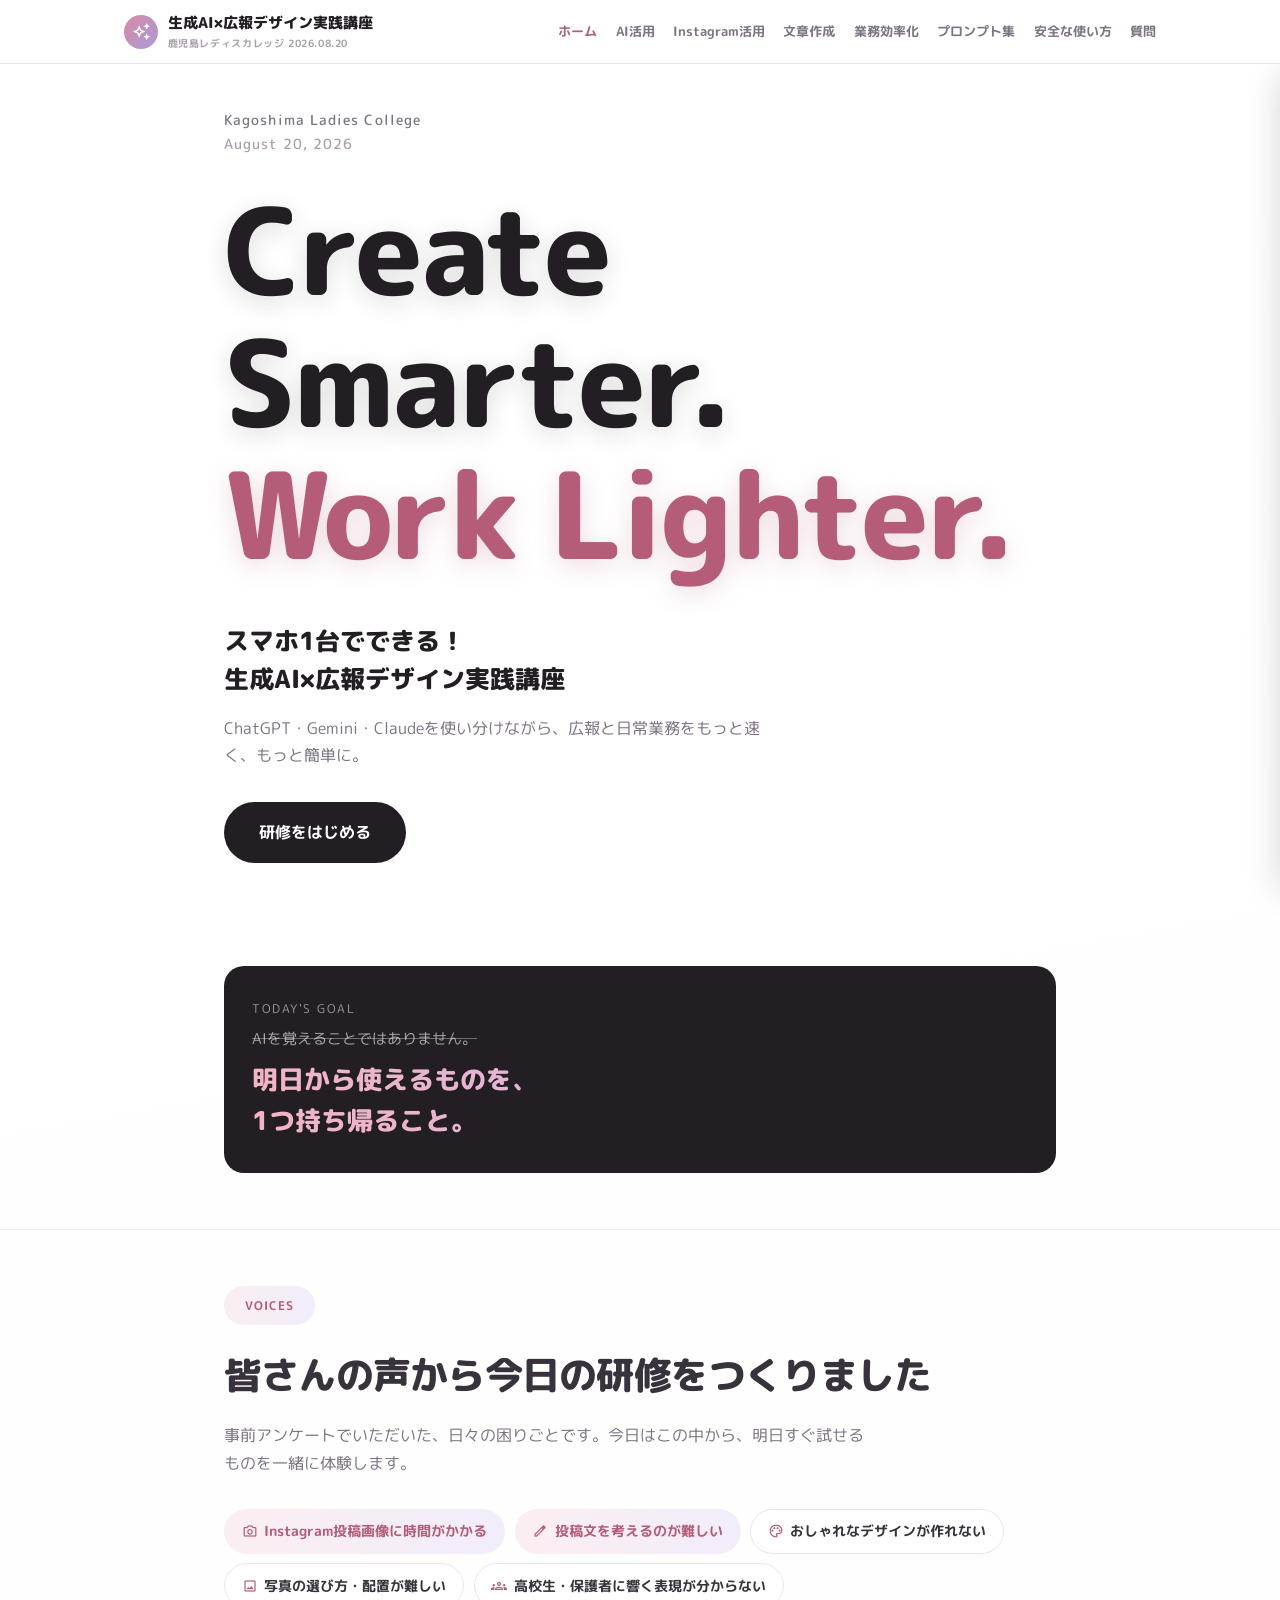
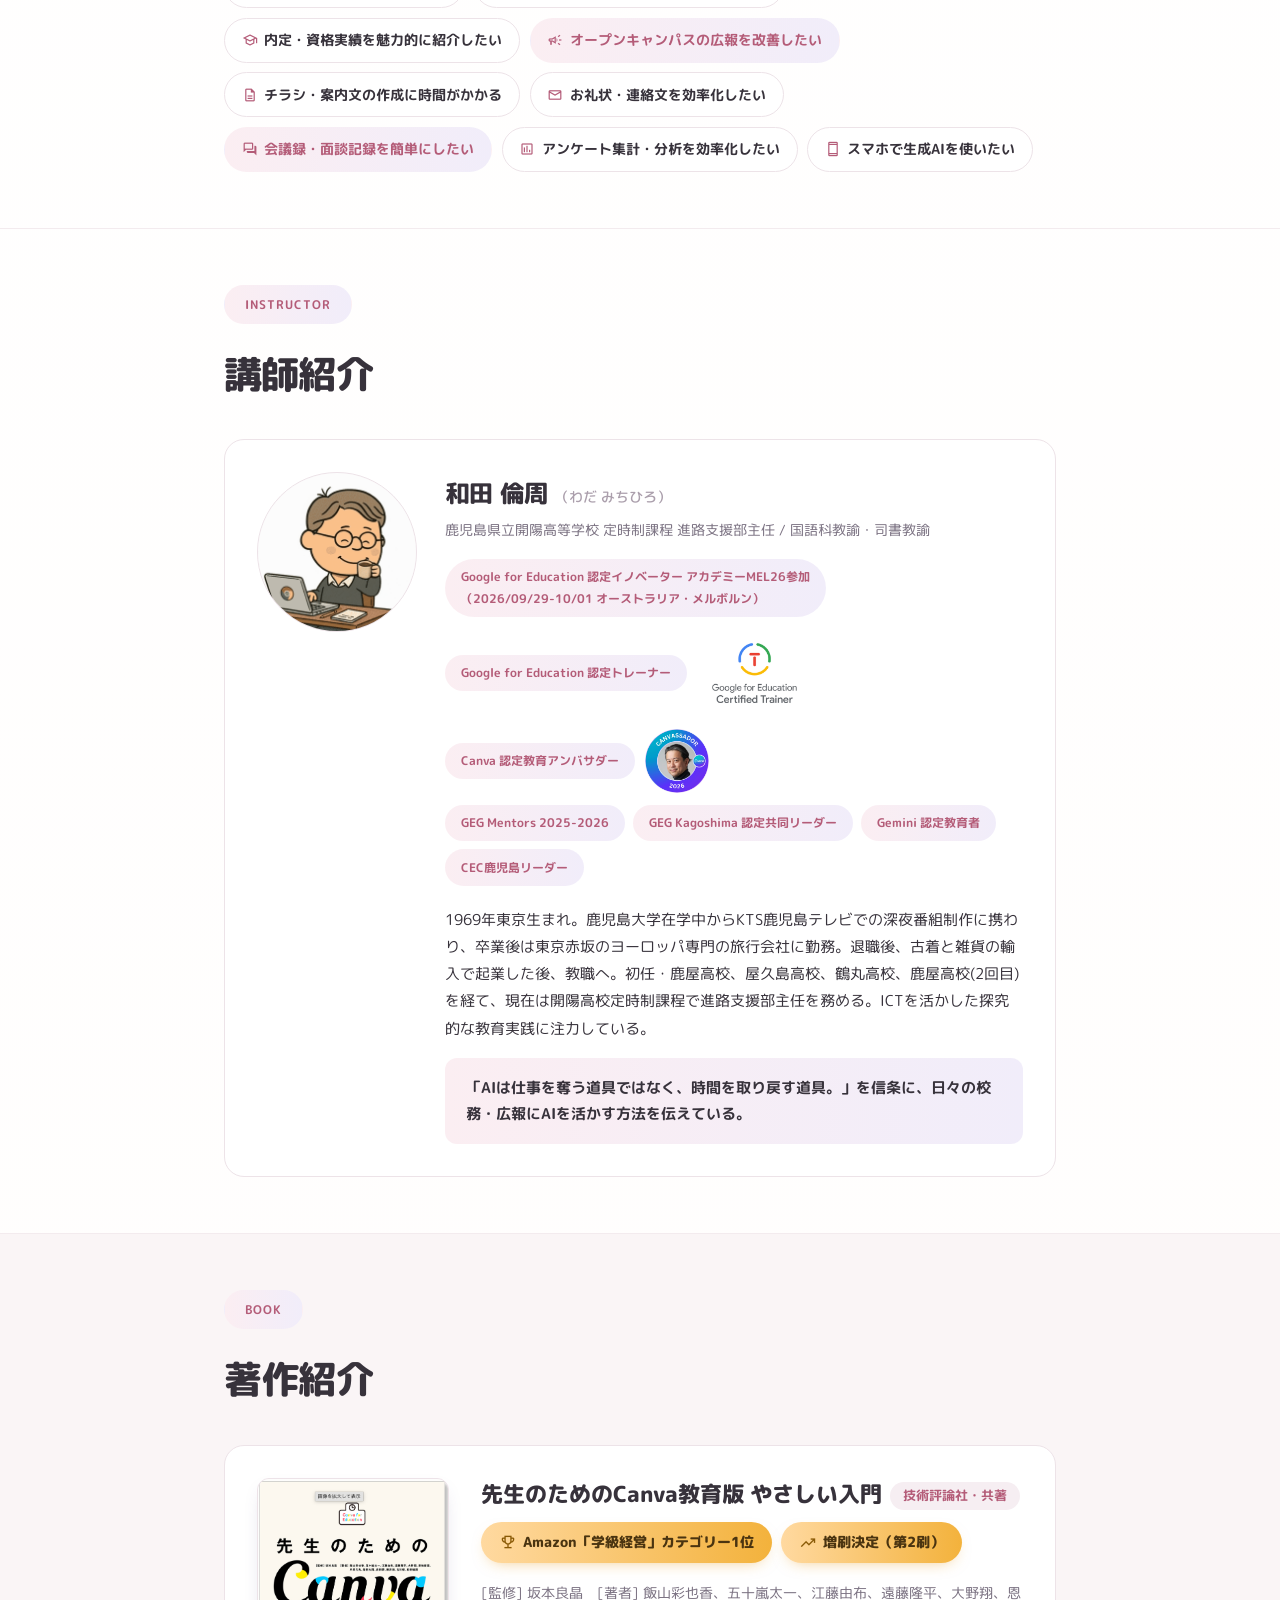
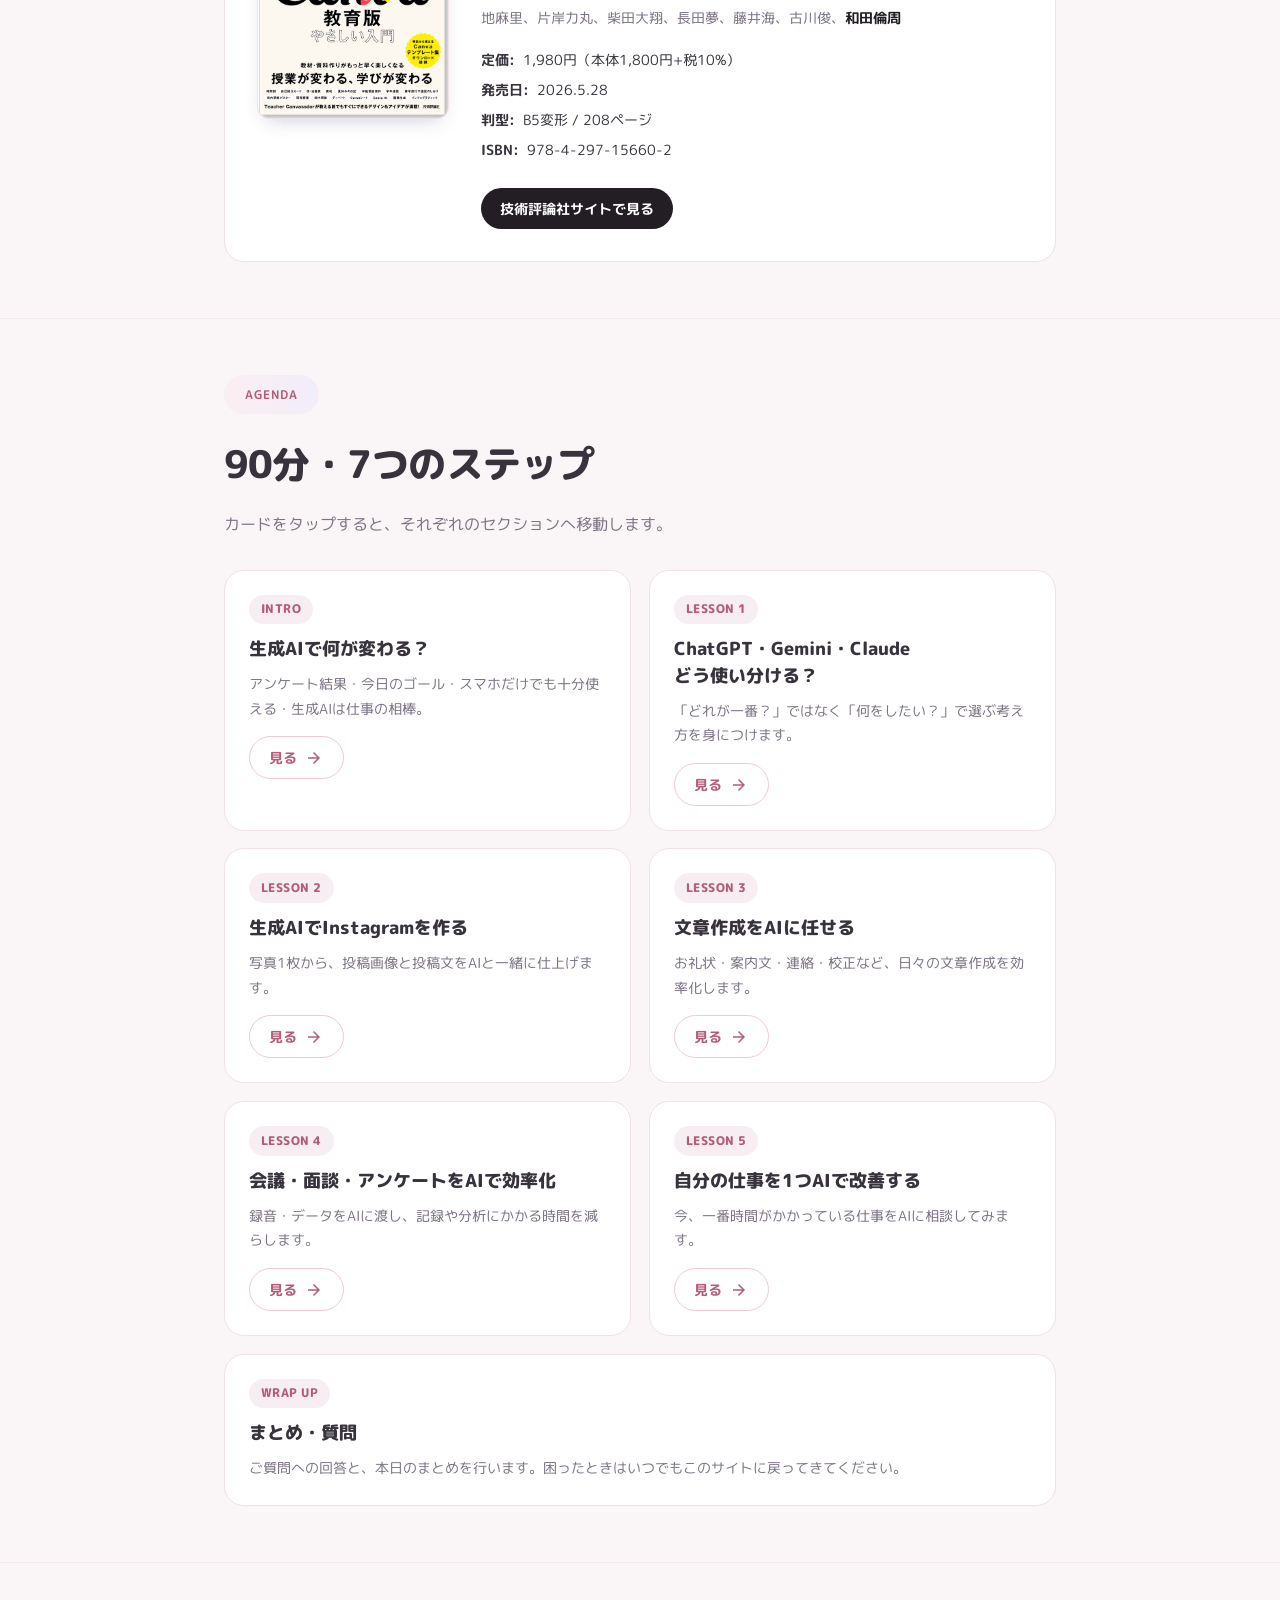
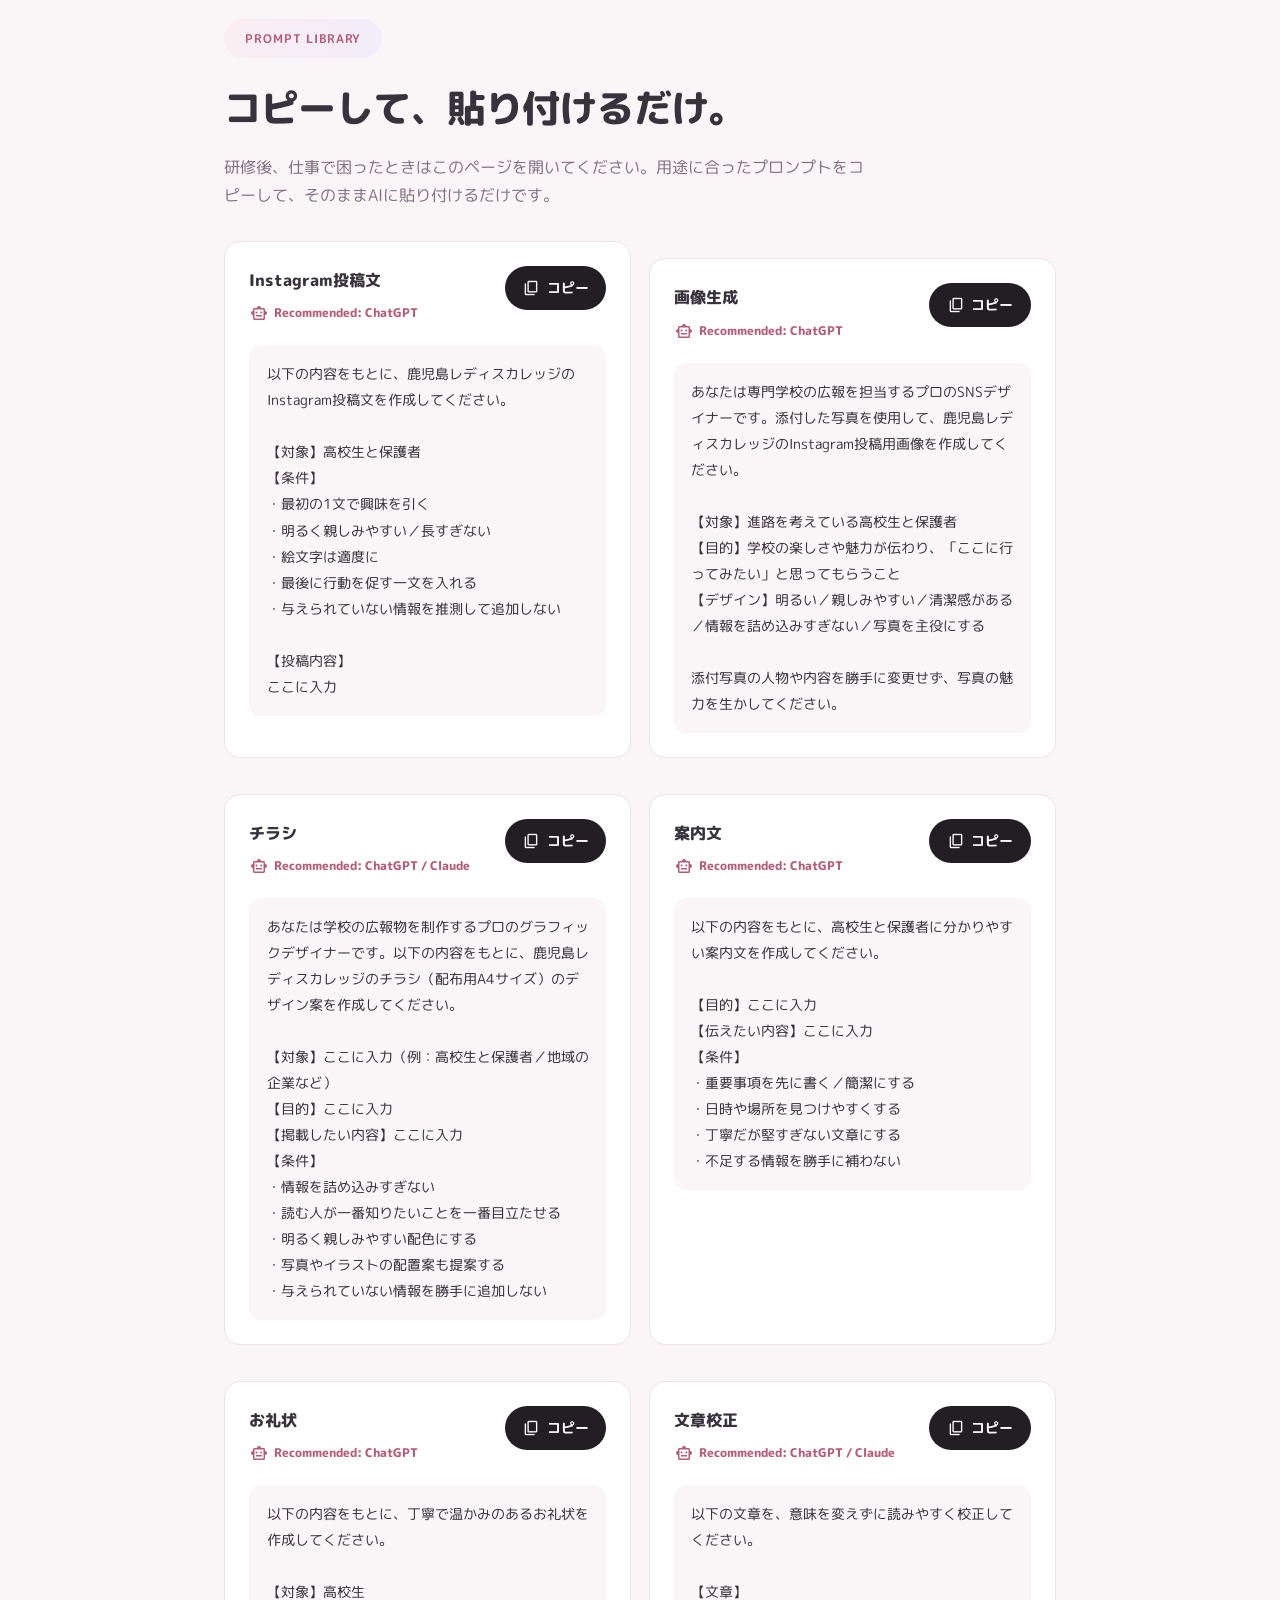
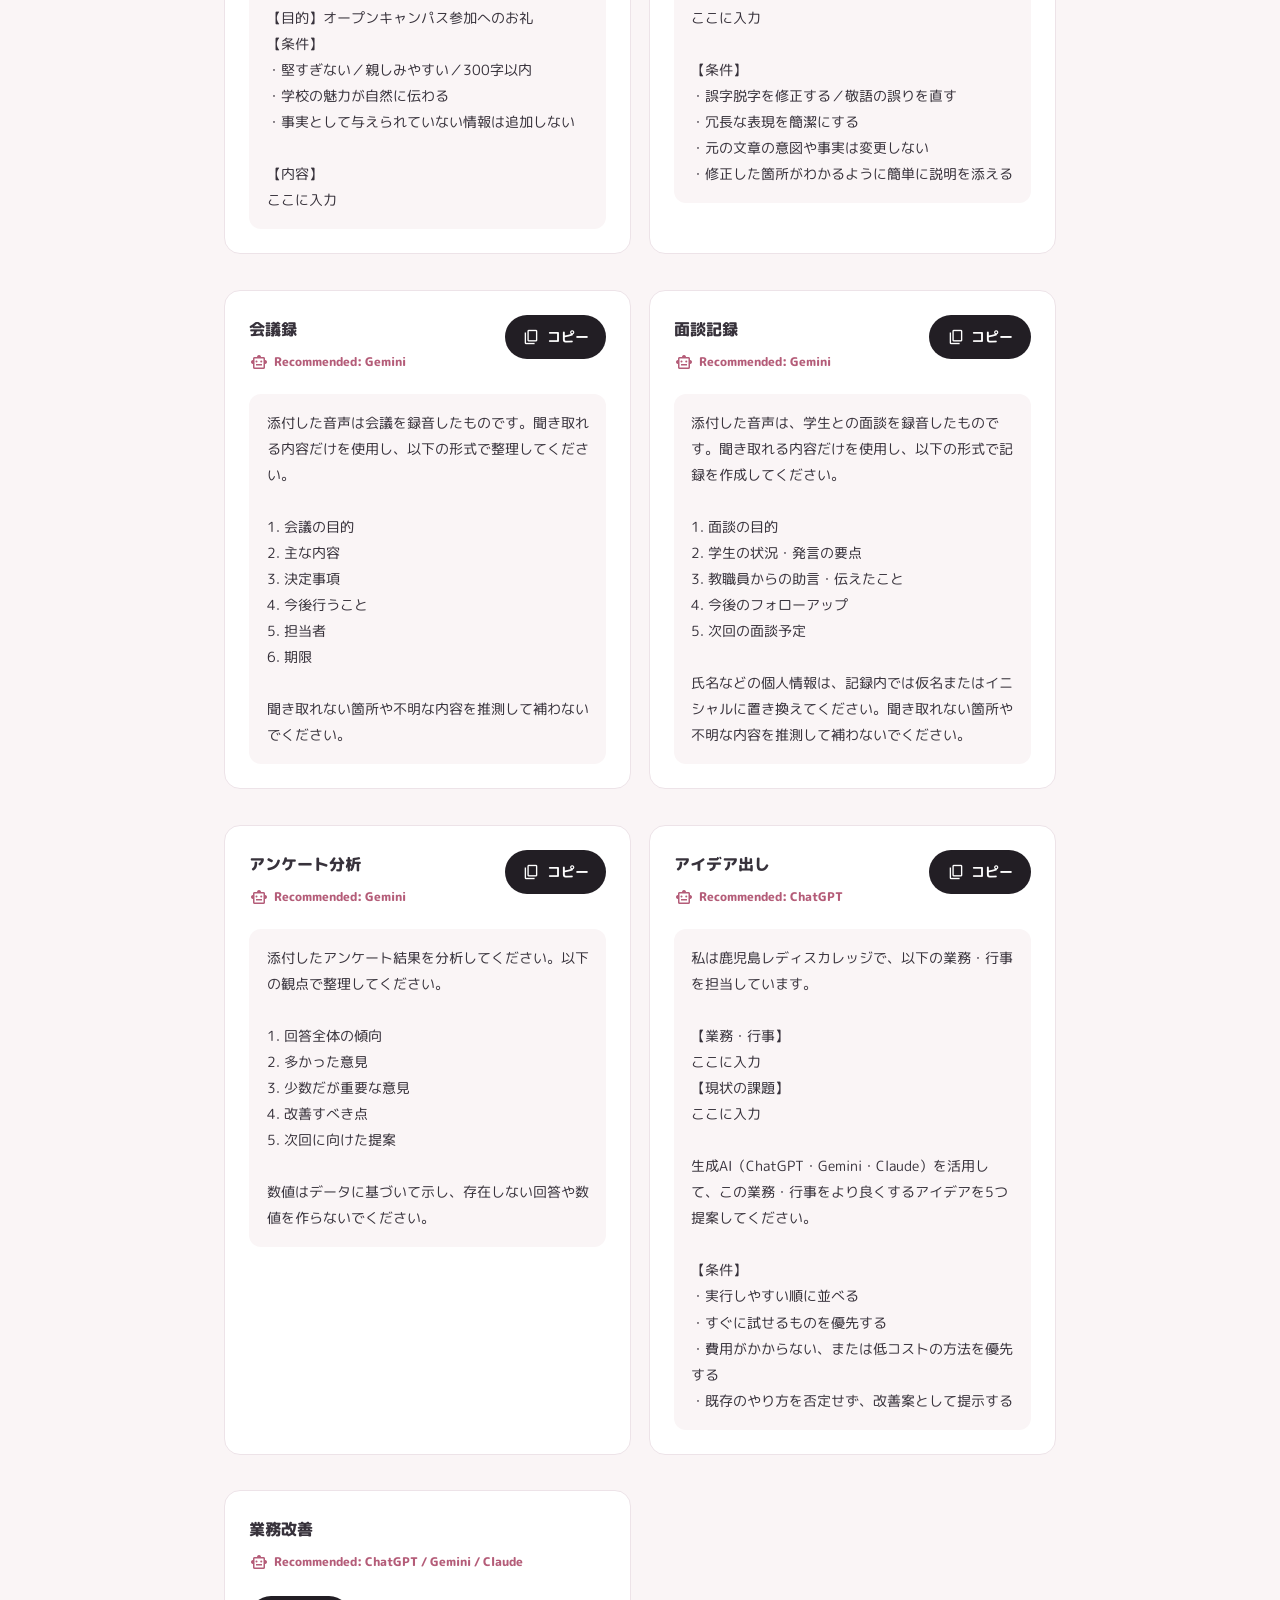
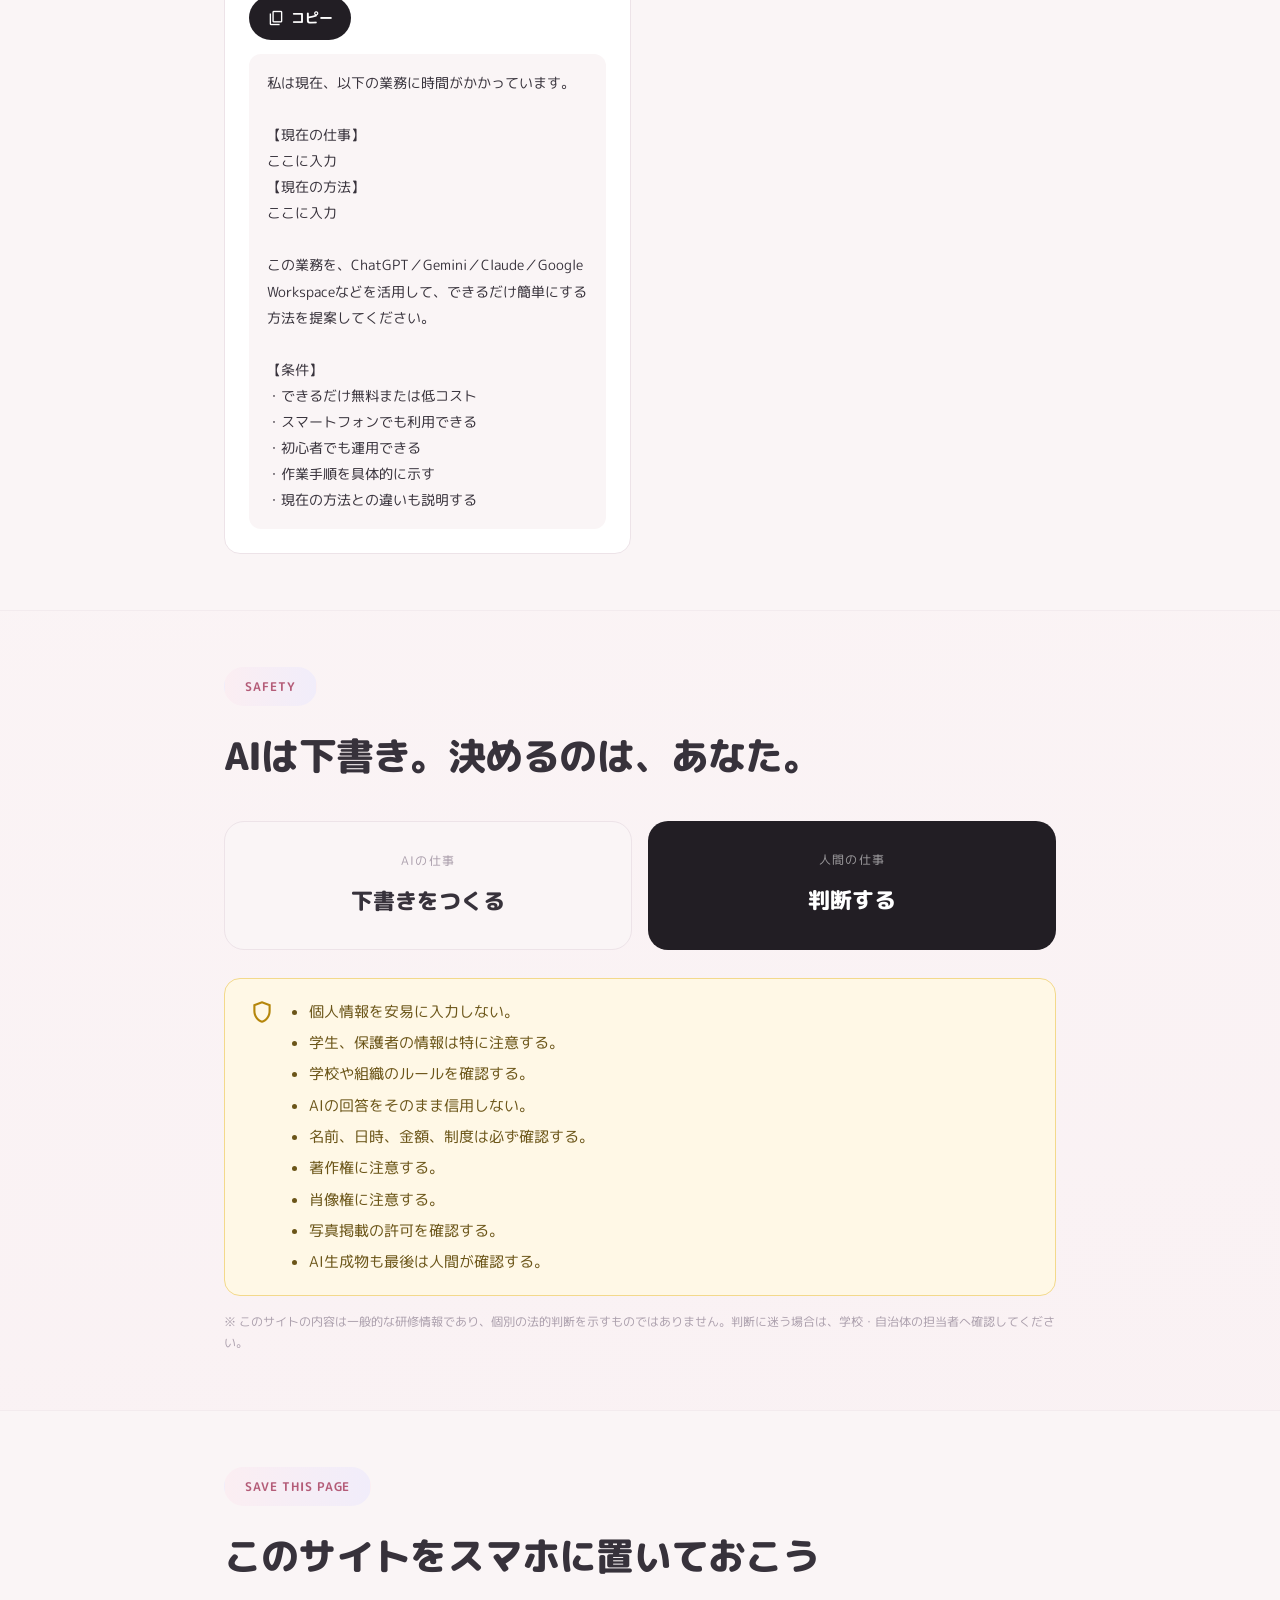
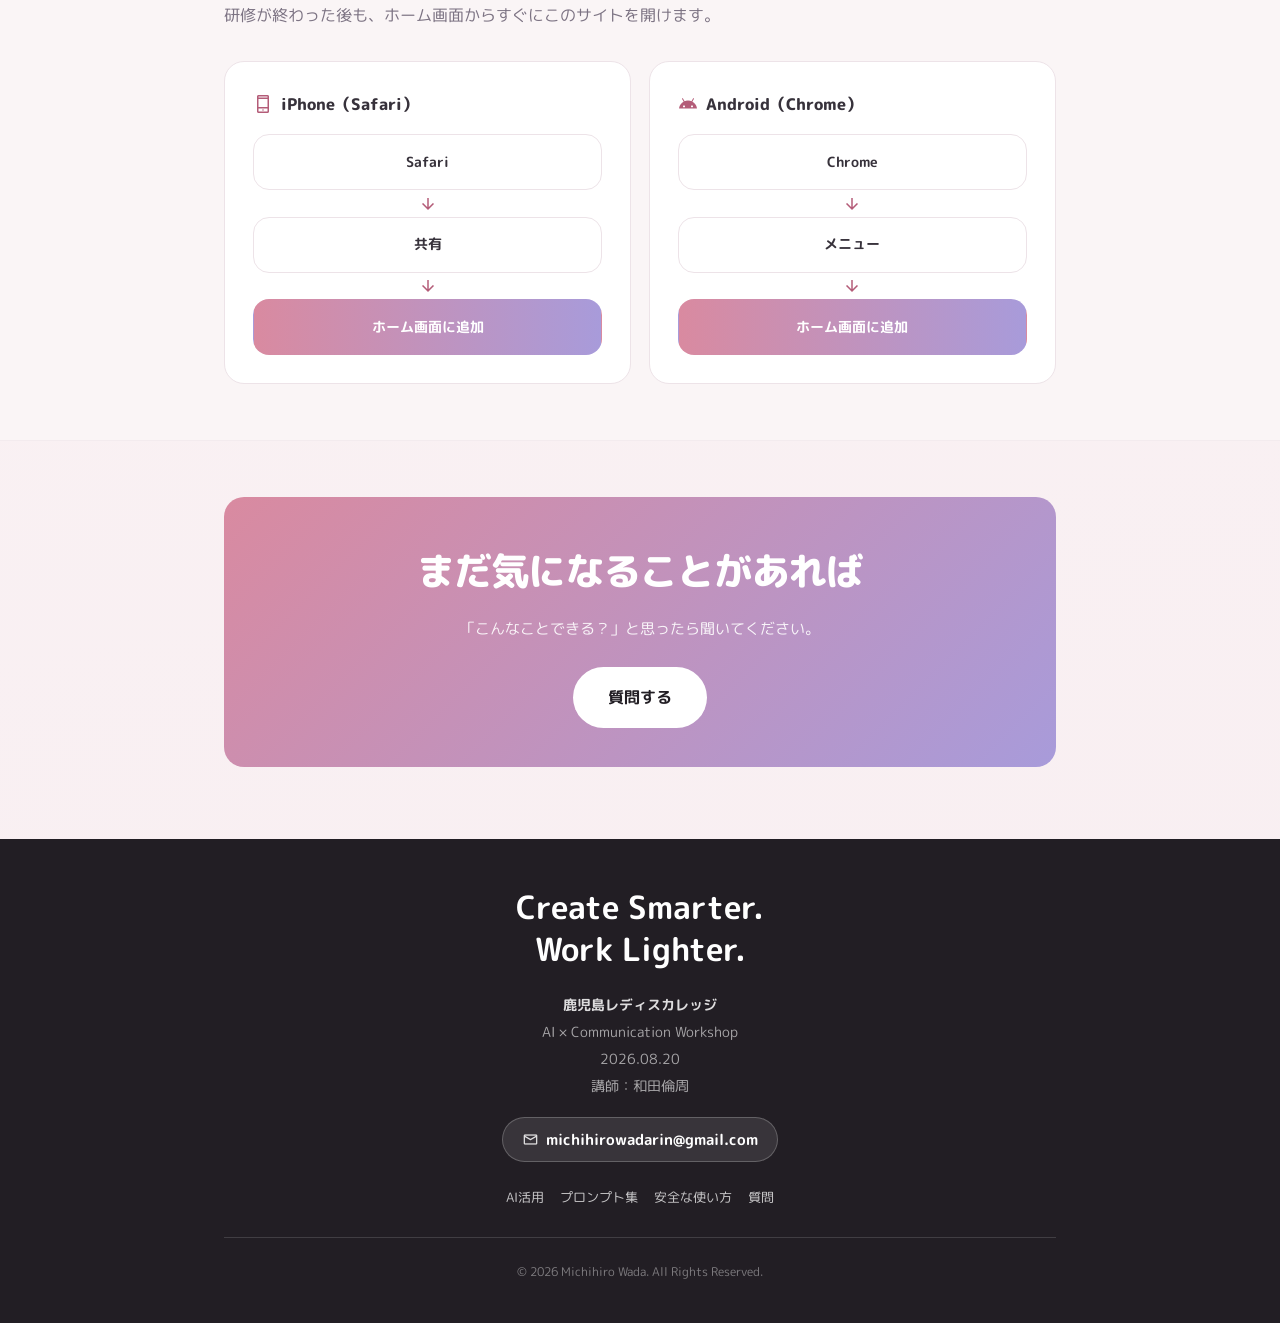
==== commit 031fe819: "v9" ====
--- a/index.html
+++ b/index.html
@@ -163,7 +163,7 @@
             </div>
 
             <p class="instructor-bio">
-              1969年東京生まれ。鹿児島大学在学中からKTS鹿児島テレビ局での深夜番組制作に携わり、卒業後は東京赤坂のヨーロッパ専門の旅行会社に勤務。退職後、古着と雑貨の輸入で起業した後、教職へ。初任・鹿屋高校、屋久島高校、鶴丸高校、鹿屋高校(2回目)を経て、現在は開陽高校定時制課程で進路支援部主任を務める。ICTを活かした探究的な教育実践に注力している。
+              1969年東京生まれ。鹿児島大学在学中からKTS鹿児島テレビでの深夜番組制作に携わり、卒業後は東京赤坂のヨーロッパ専門の旅行会社に勤務。退職後、古着と雑貨の輸入で起業した後、教職へ。初任・鹿屋高校、屋久島高校、鶴丸高校、鹿屋高校(2回目)を経て、現在は開陽高校定時制課程で進路支援部主任を務める。ICTを活かした探究的な教育実践に注力している。
             </p>
 
             <div class="quote-box">
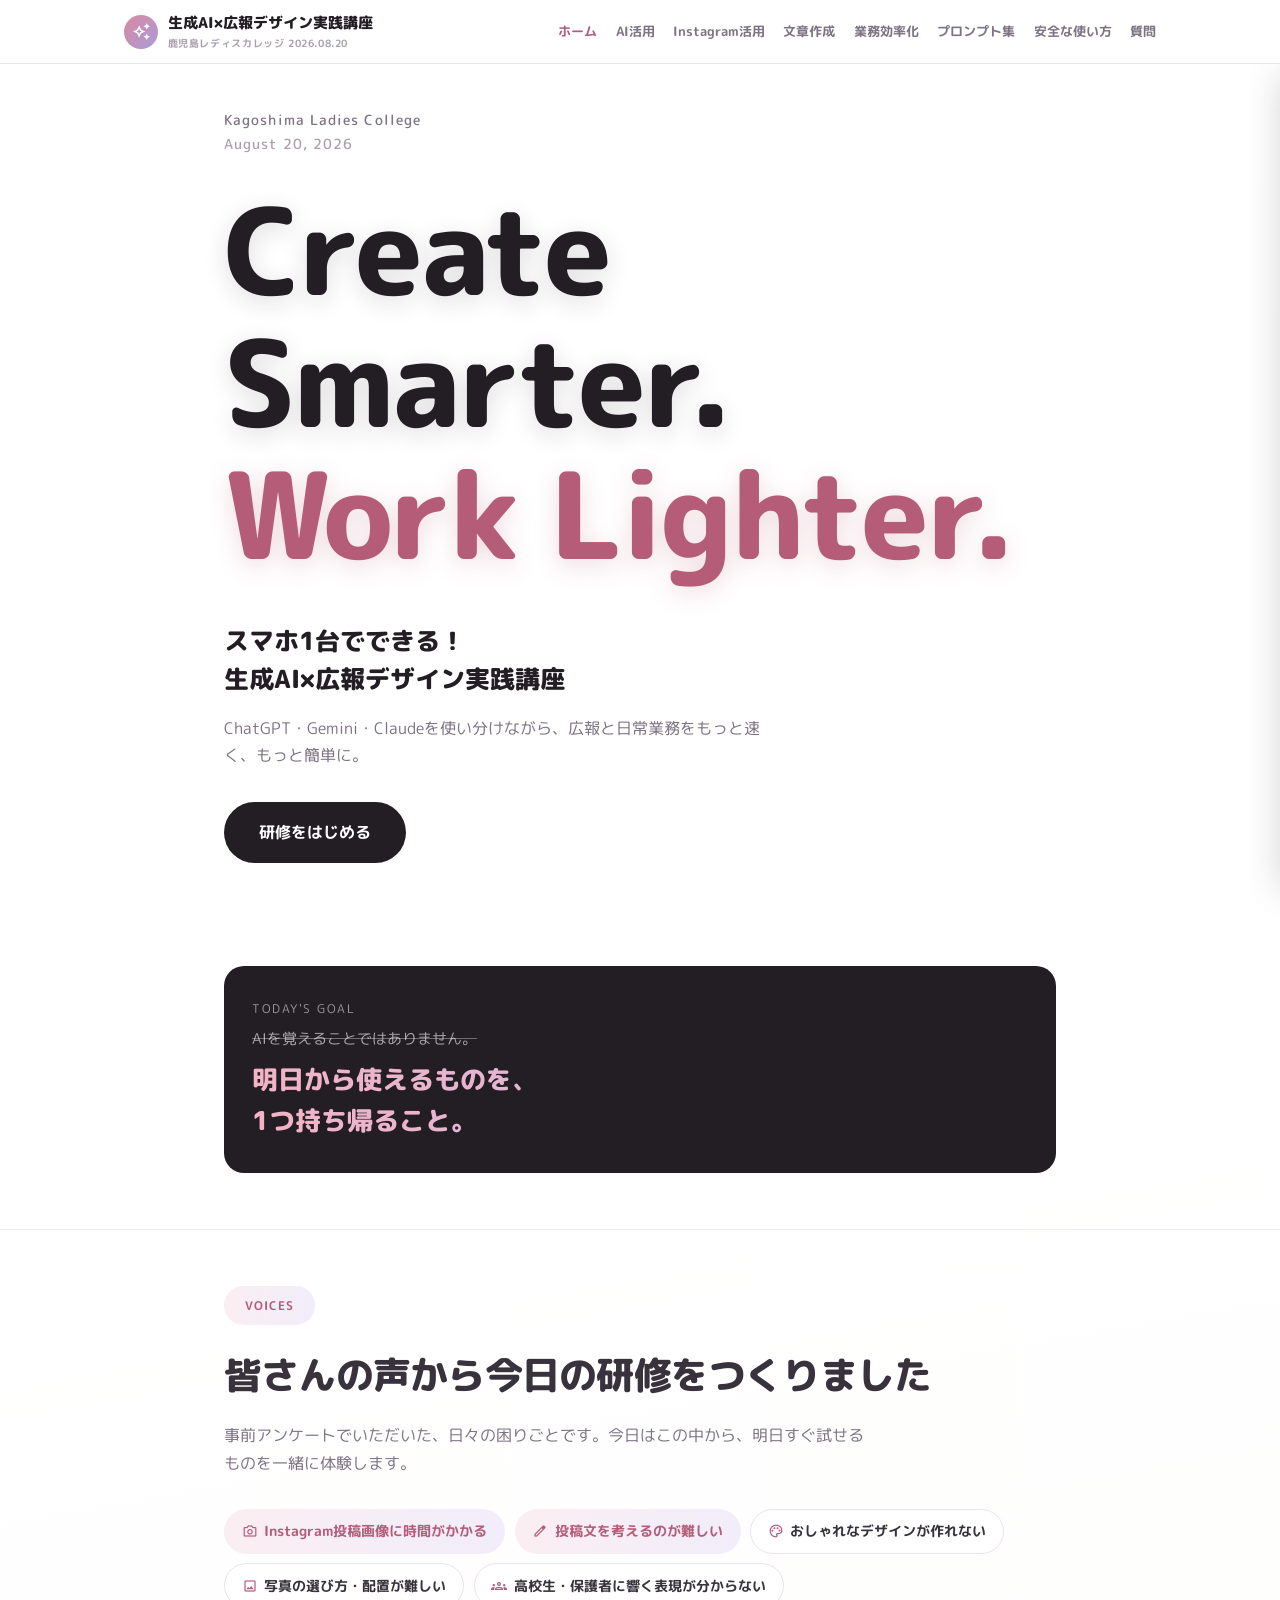
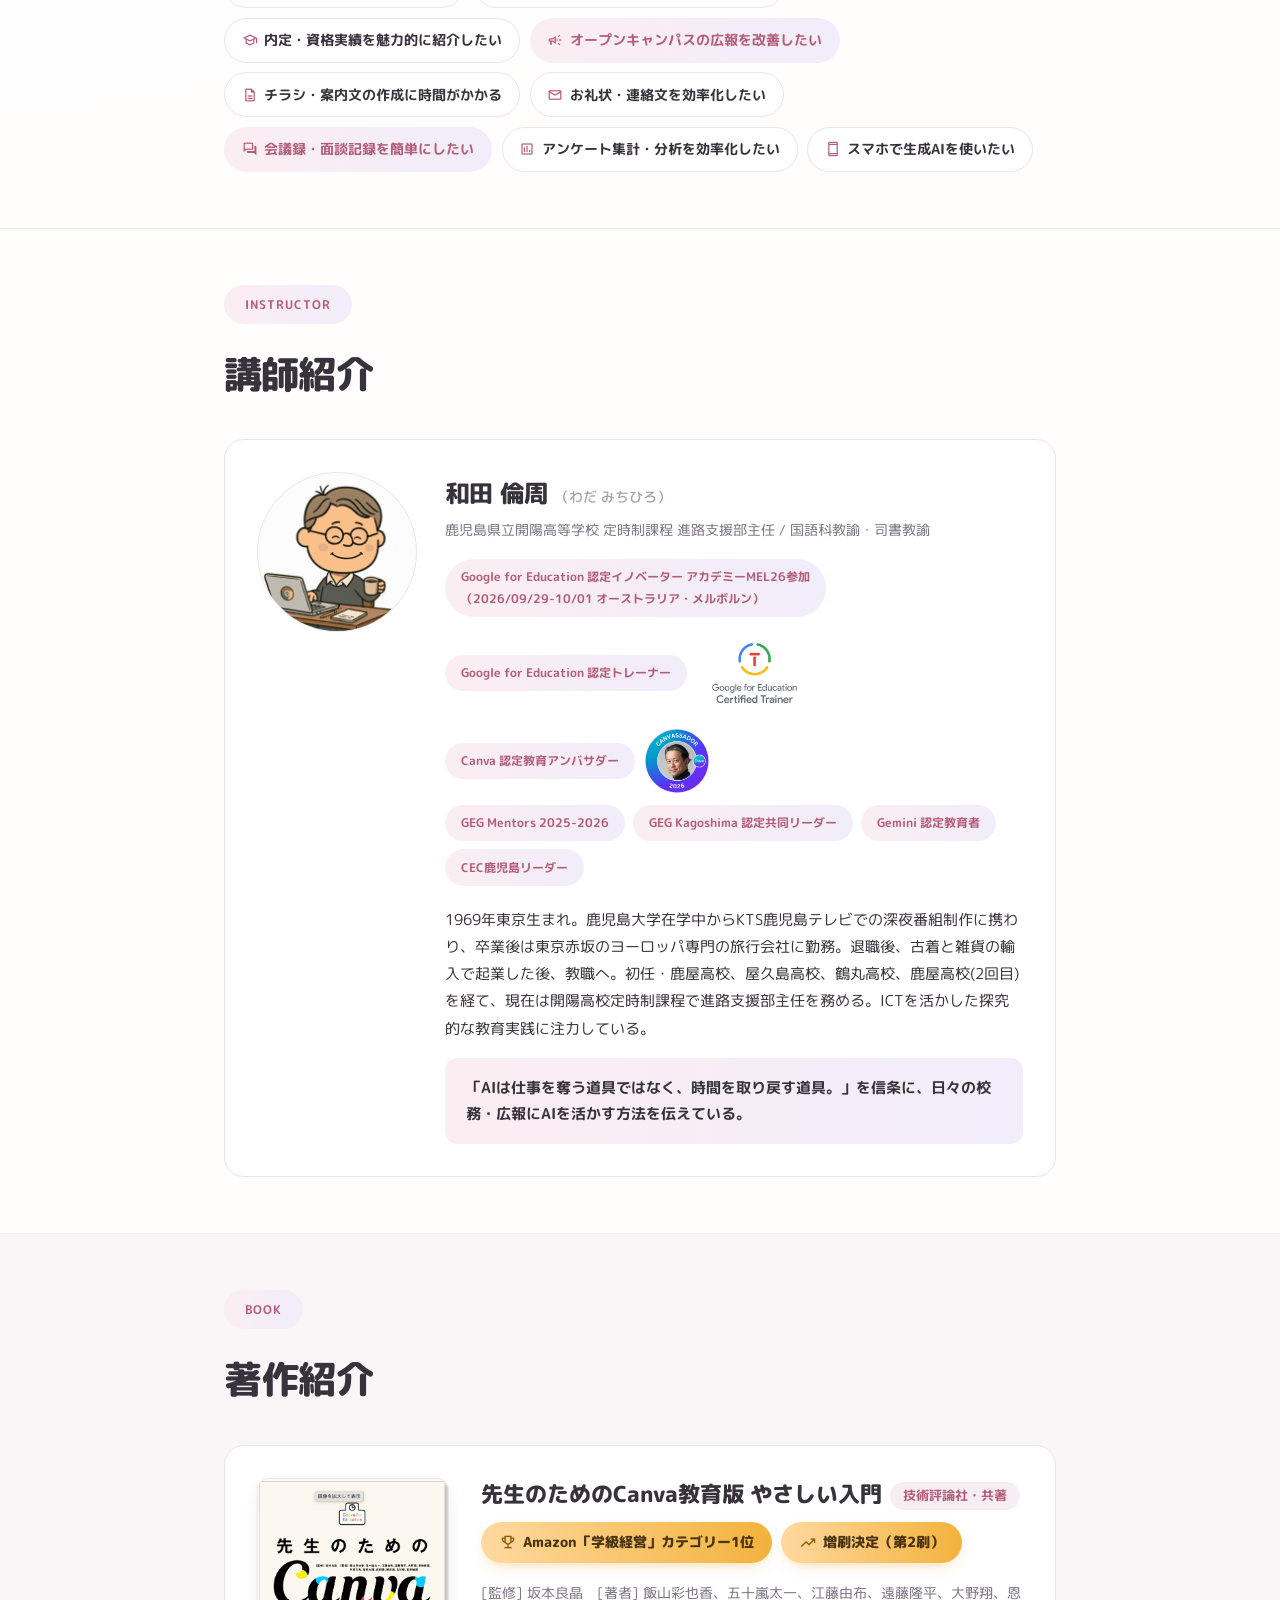
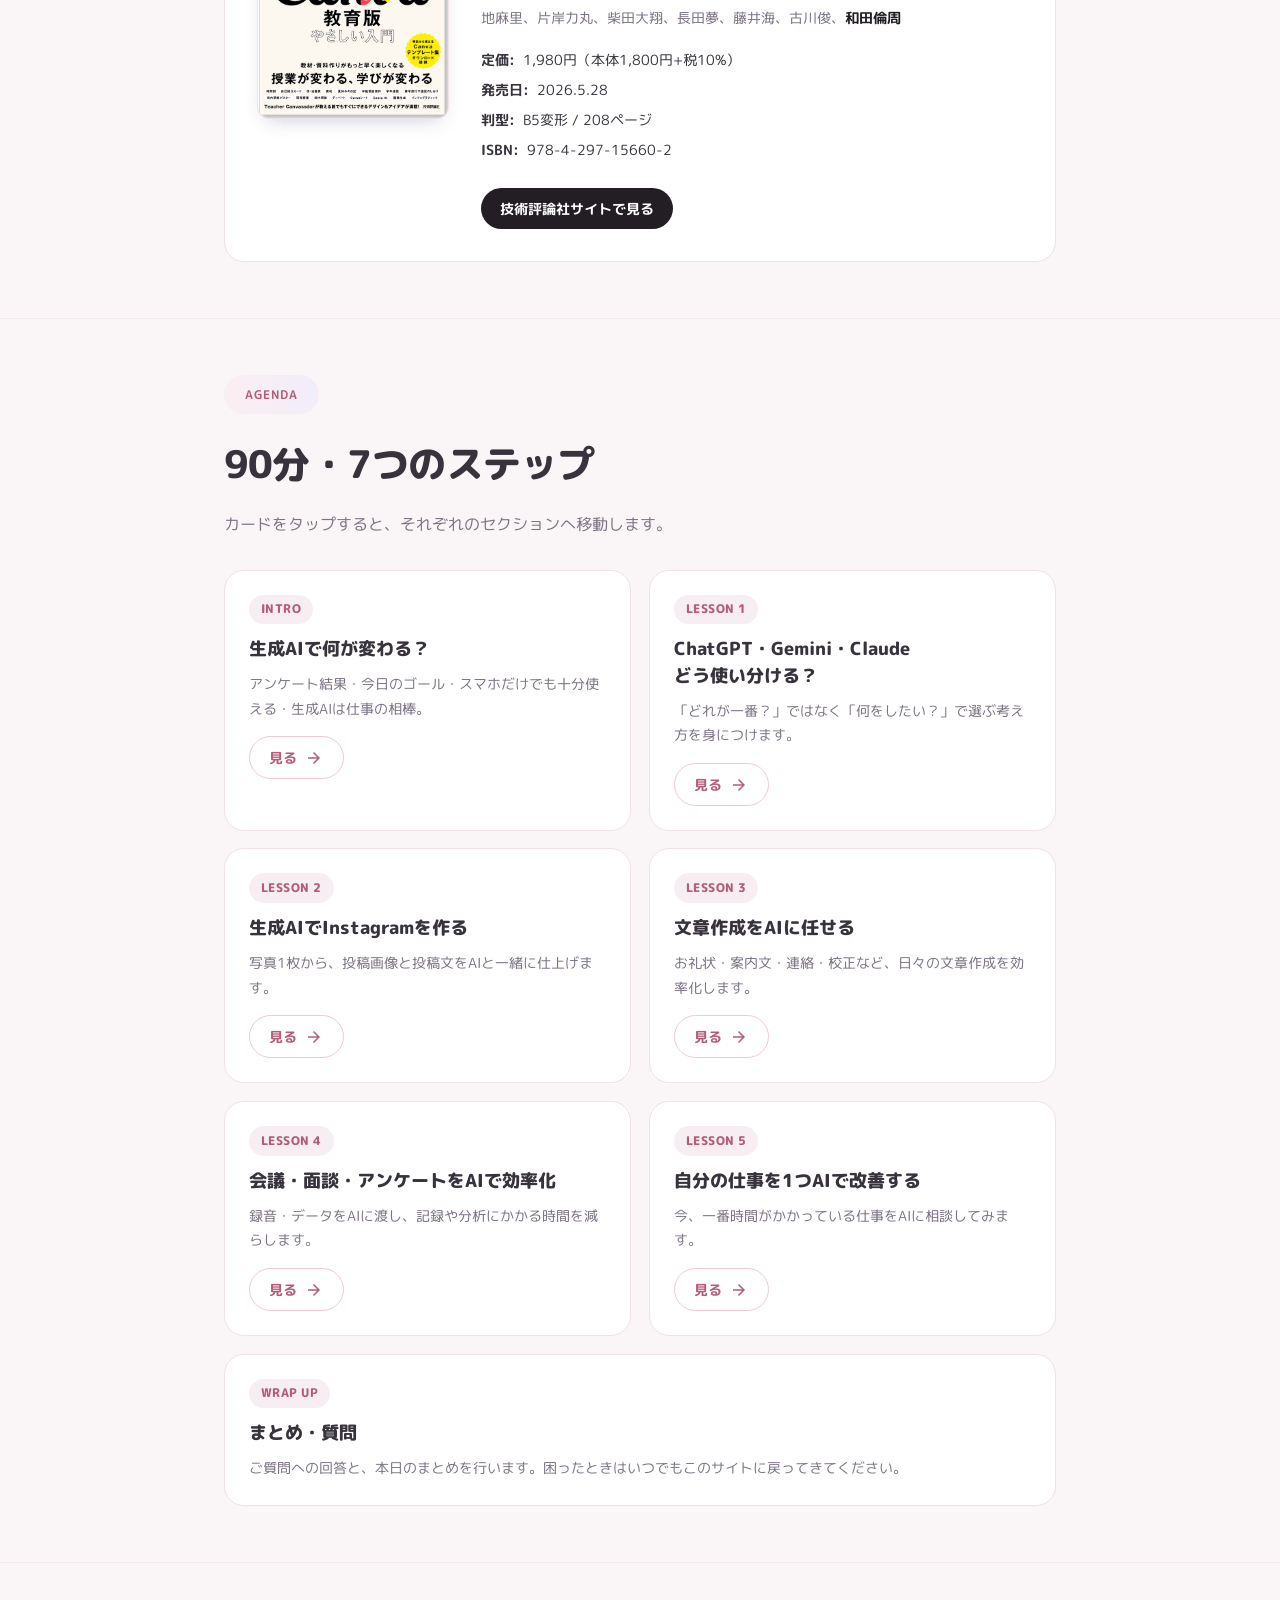
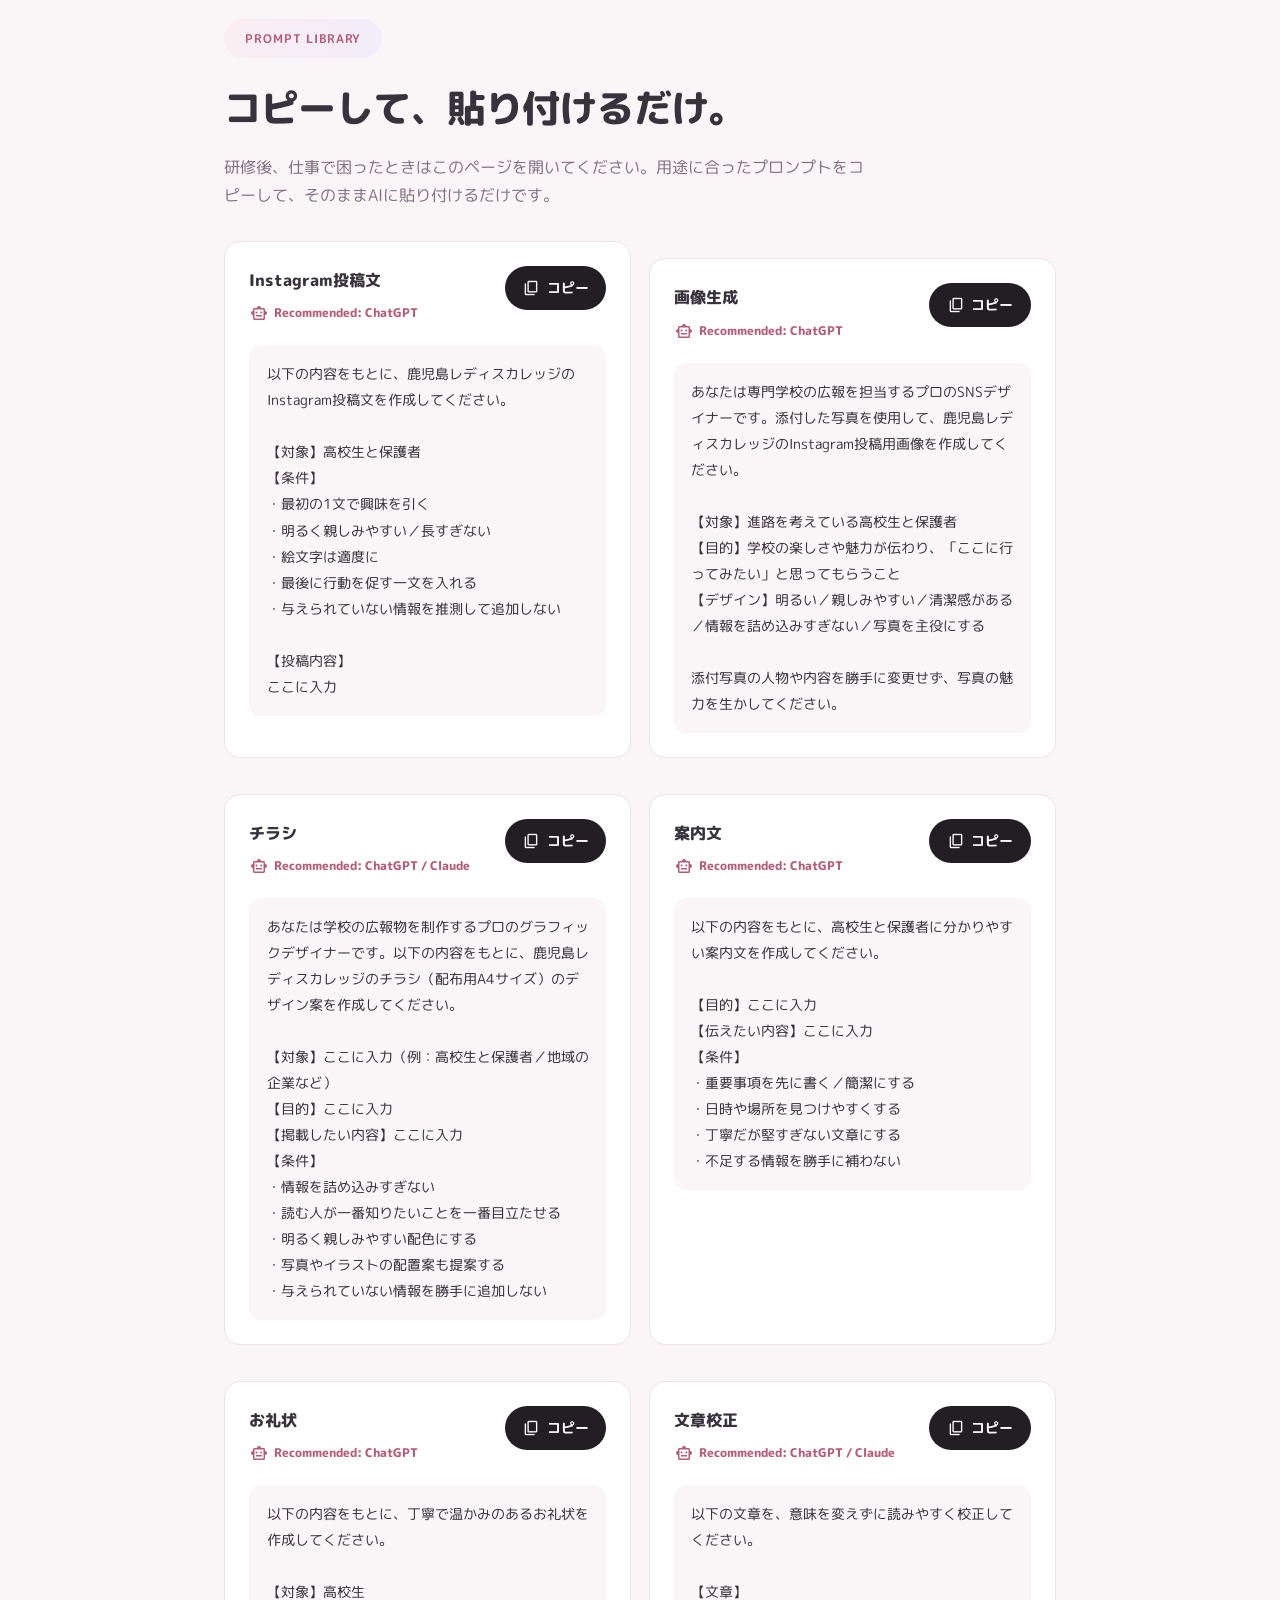
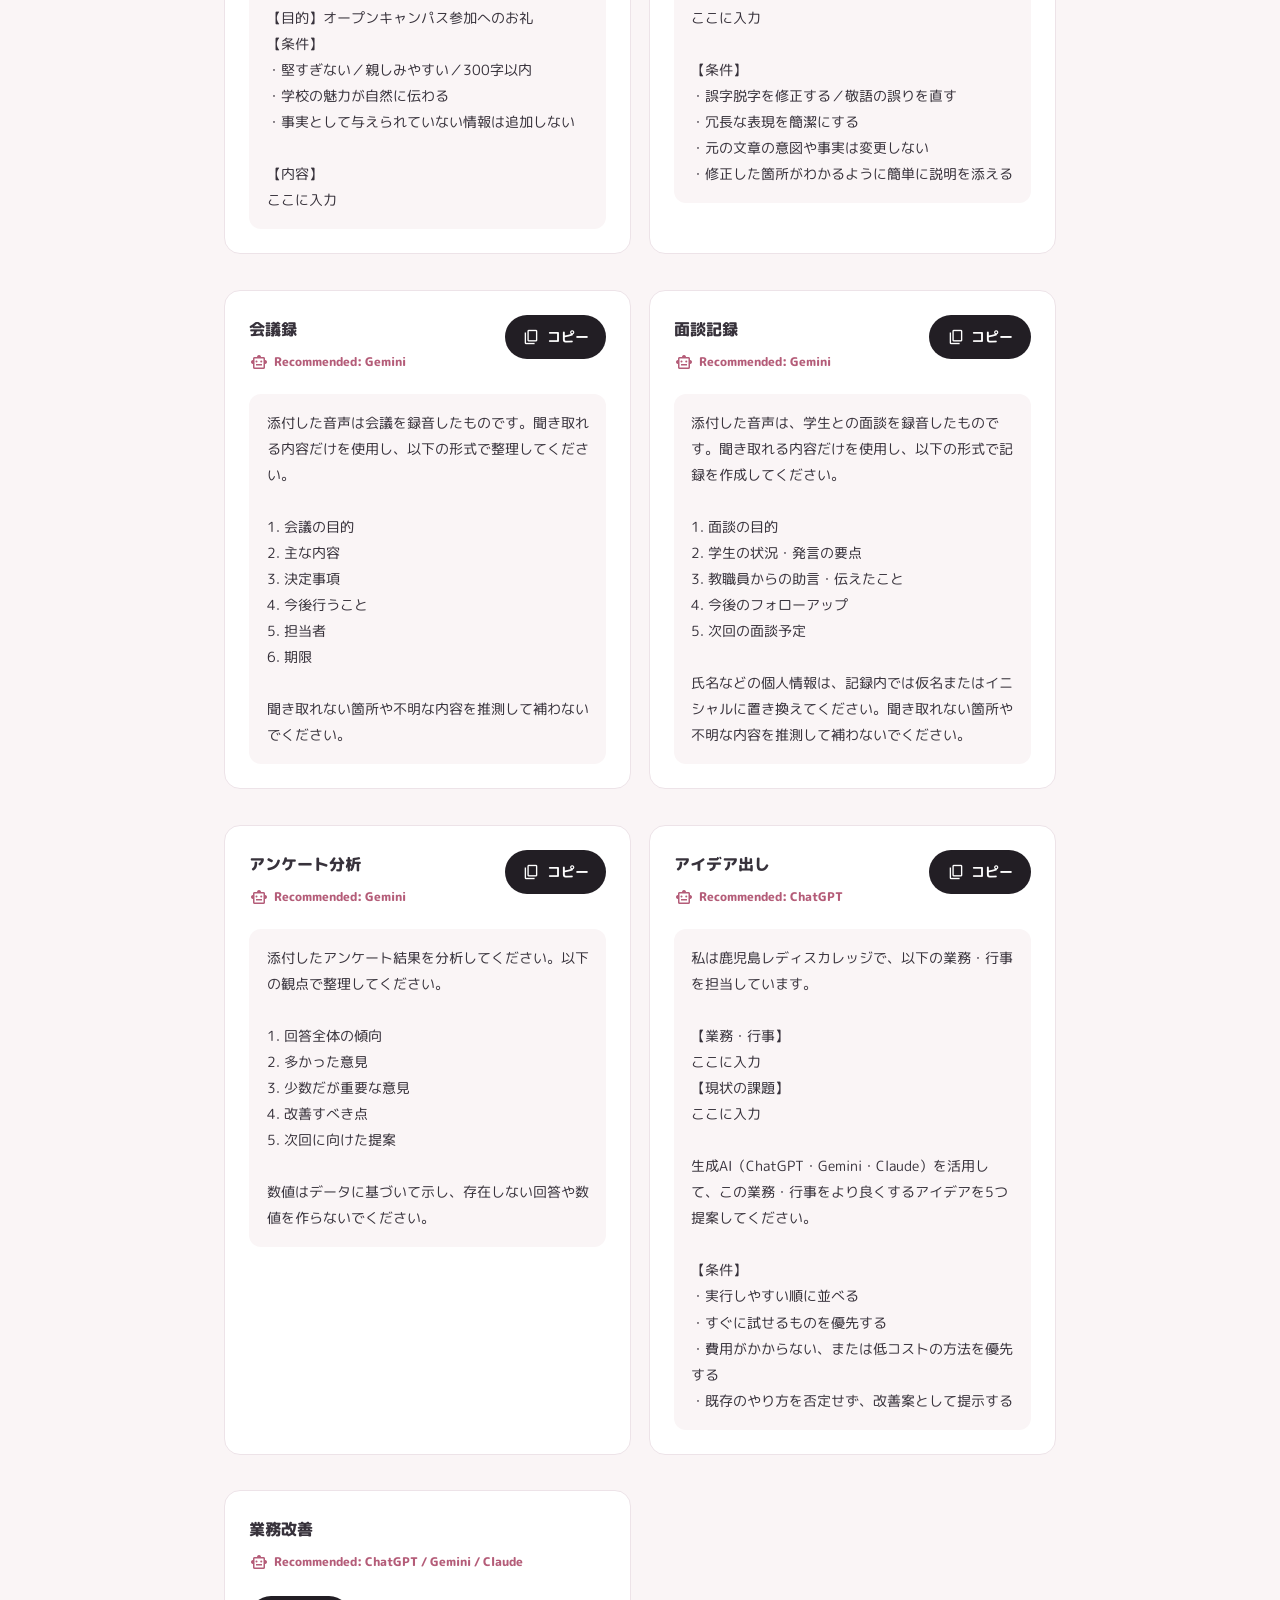
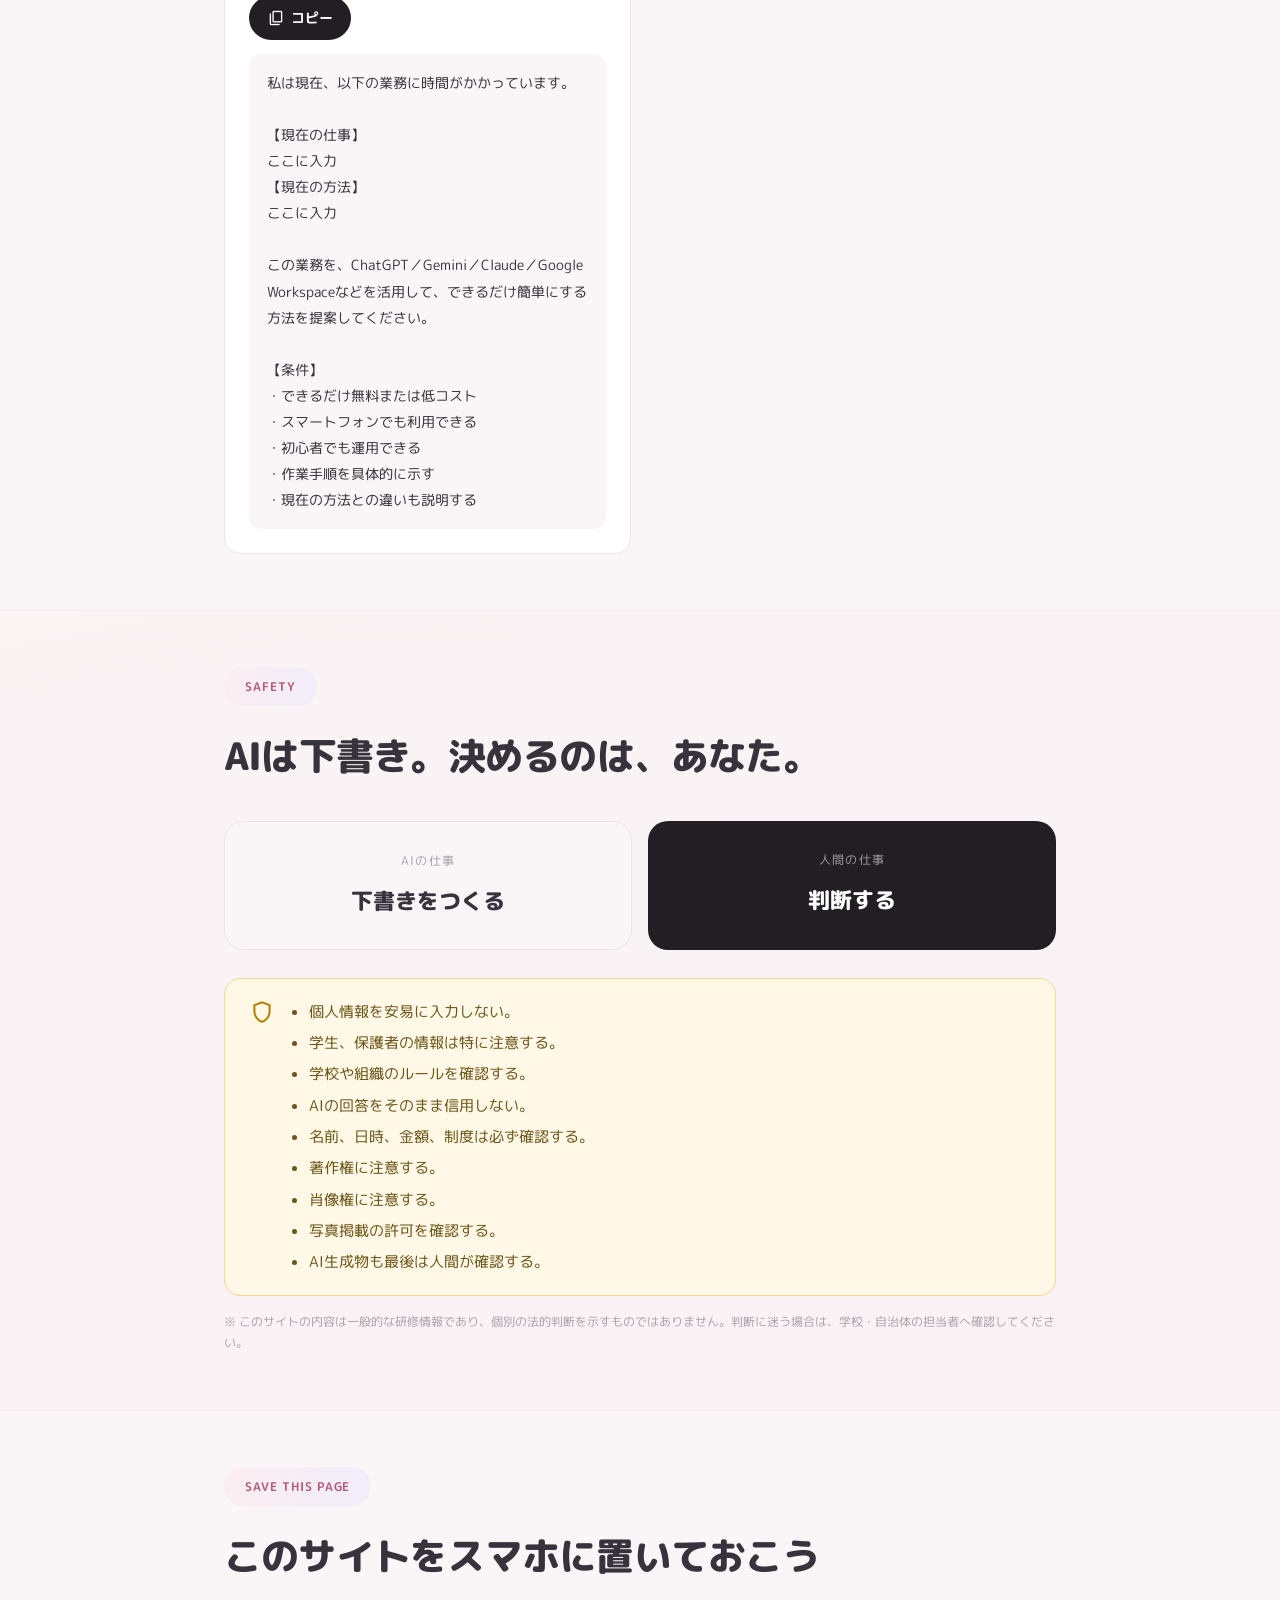
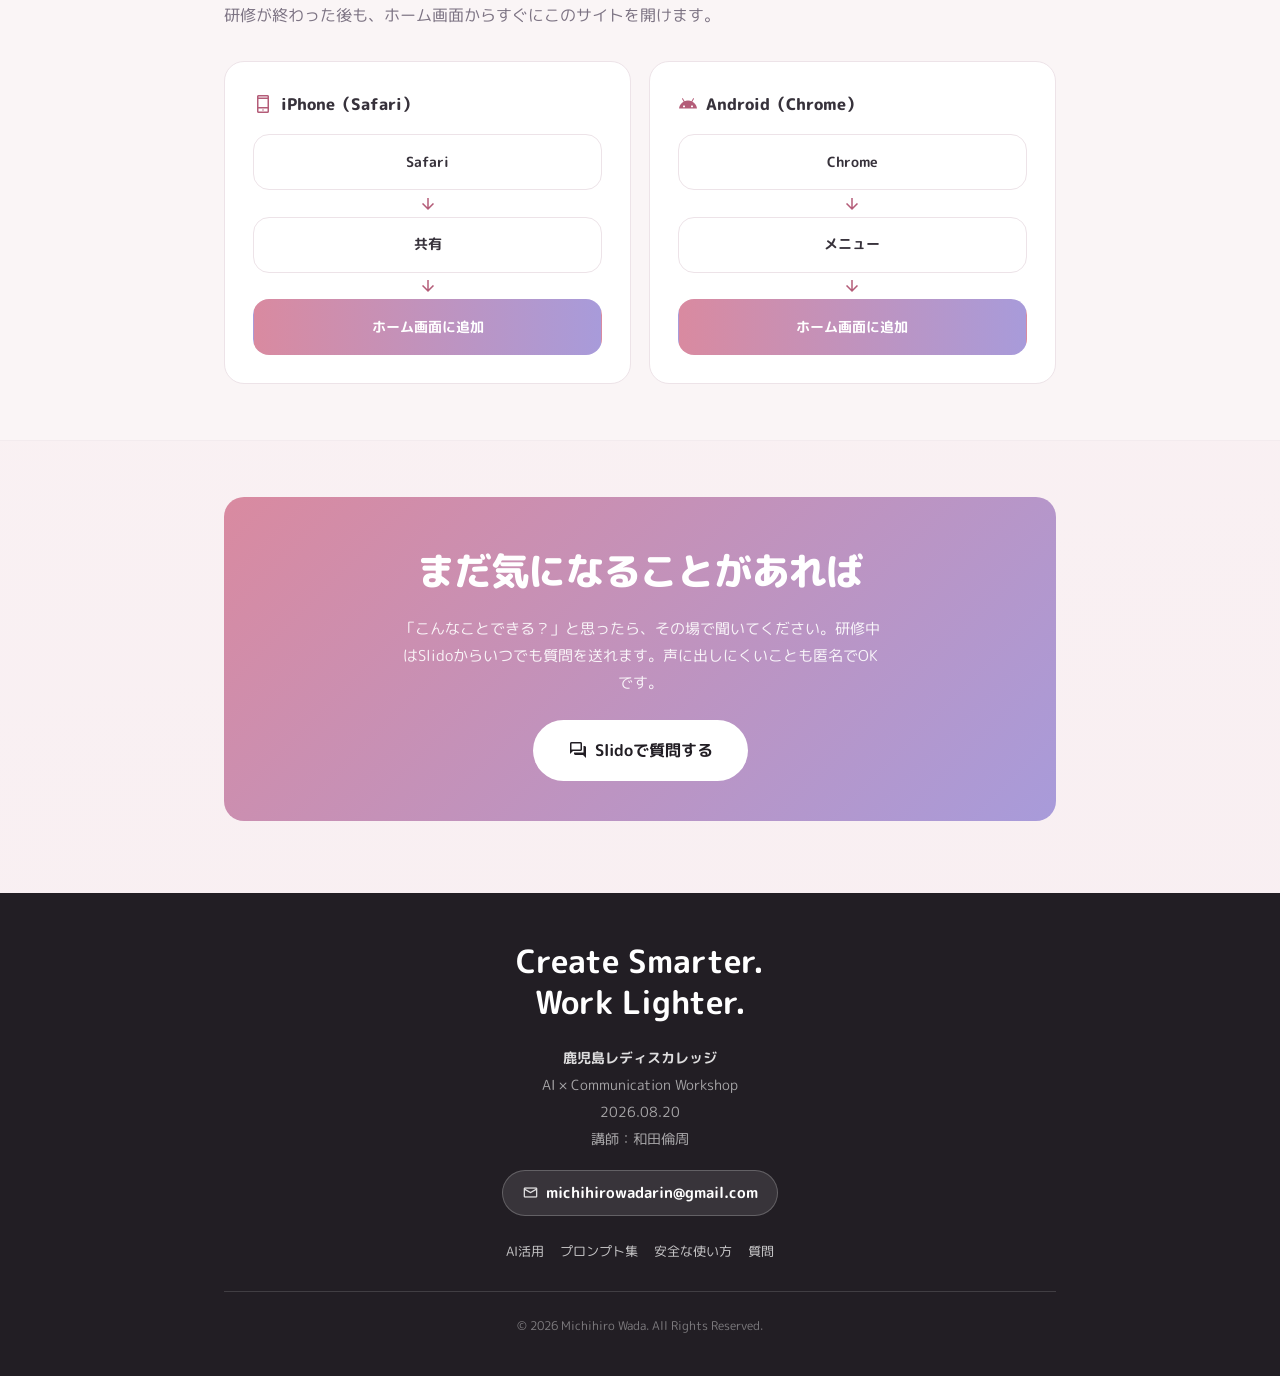
==== commit 7274b6c4: "v10" ====
--- a/index.html
+++ b/index.html
@@ -550,8 +550,10 @@
     <div class="wrap">
       <div class="question-block reveal">
         <h2 class="section-title">まだ気になることがあれば</h2>
-        <p>「こんなことできる？」と思ったら聞いてください。</p>
-        <a href="#" class="btn btn-primary btn-lg">質問する</a>
+        <p>「こんなことできる？」と思ったら、その場で聞いてください。研修中はSlidoからいつでも質問を送れます。声に出しにくいことも匿名でOKです。</p>
+        <a href="https://app.sli.do/event/hKi85uWga9f4GMgK69skzQ" class="btn btn-primary btn-lg" target="_blank" rel="noopener">
+          <span class="material-symbols-outlined" aria-hidden="true">forum</span>Slidoで質問する
+        </a>
       </div>
     </div>
   </section>
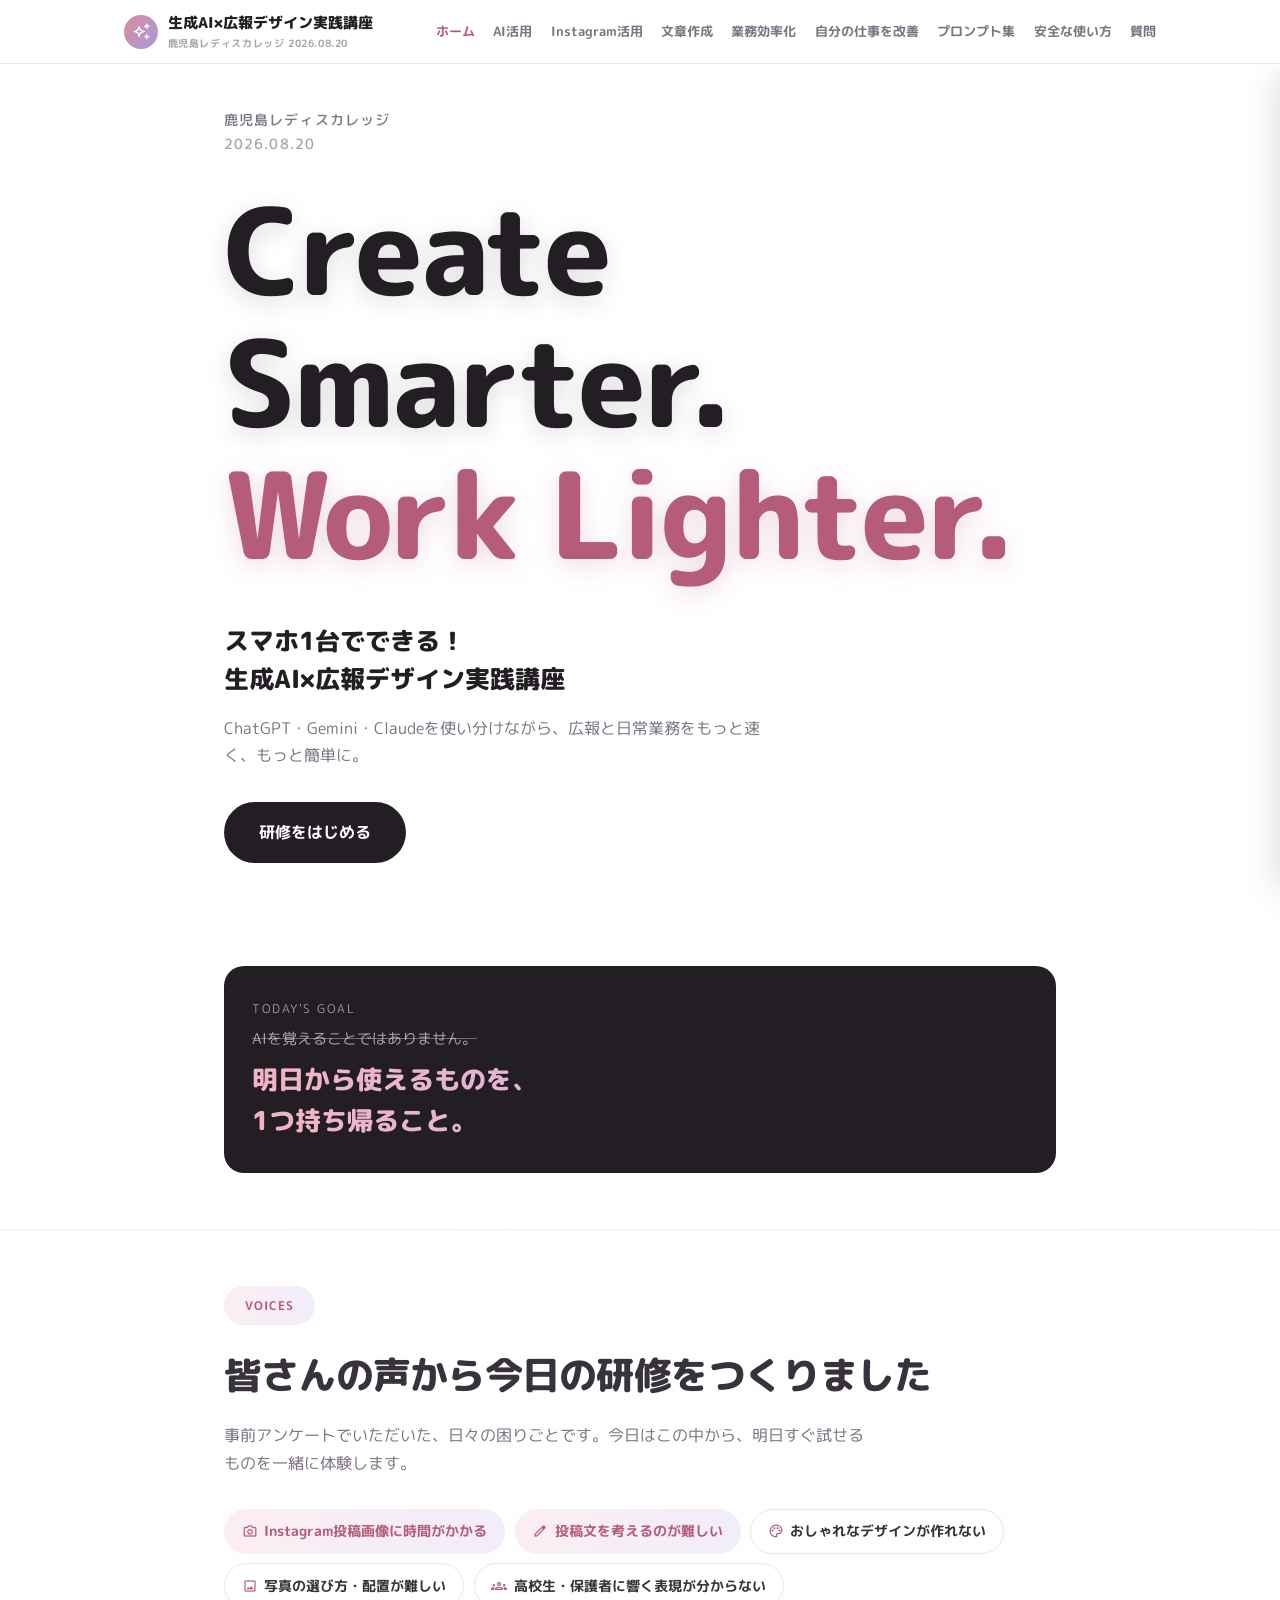
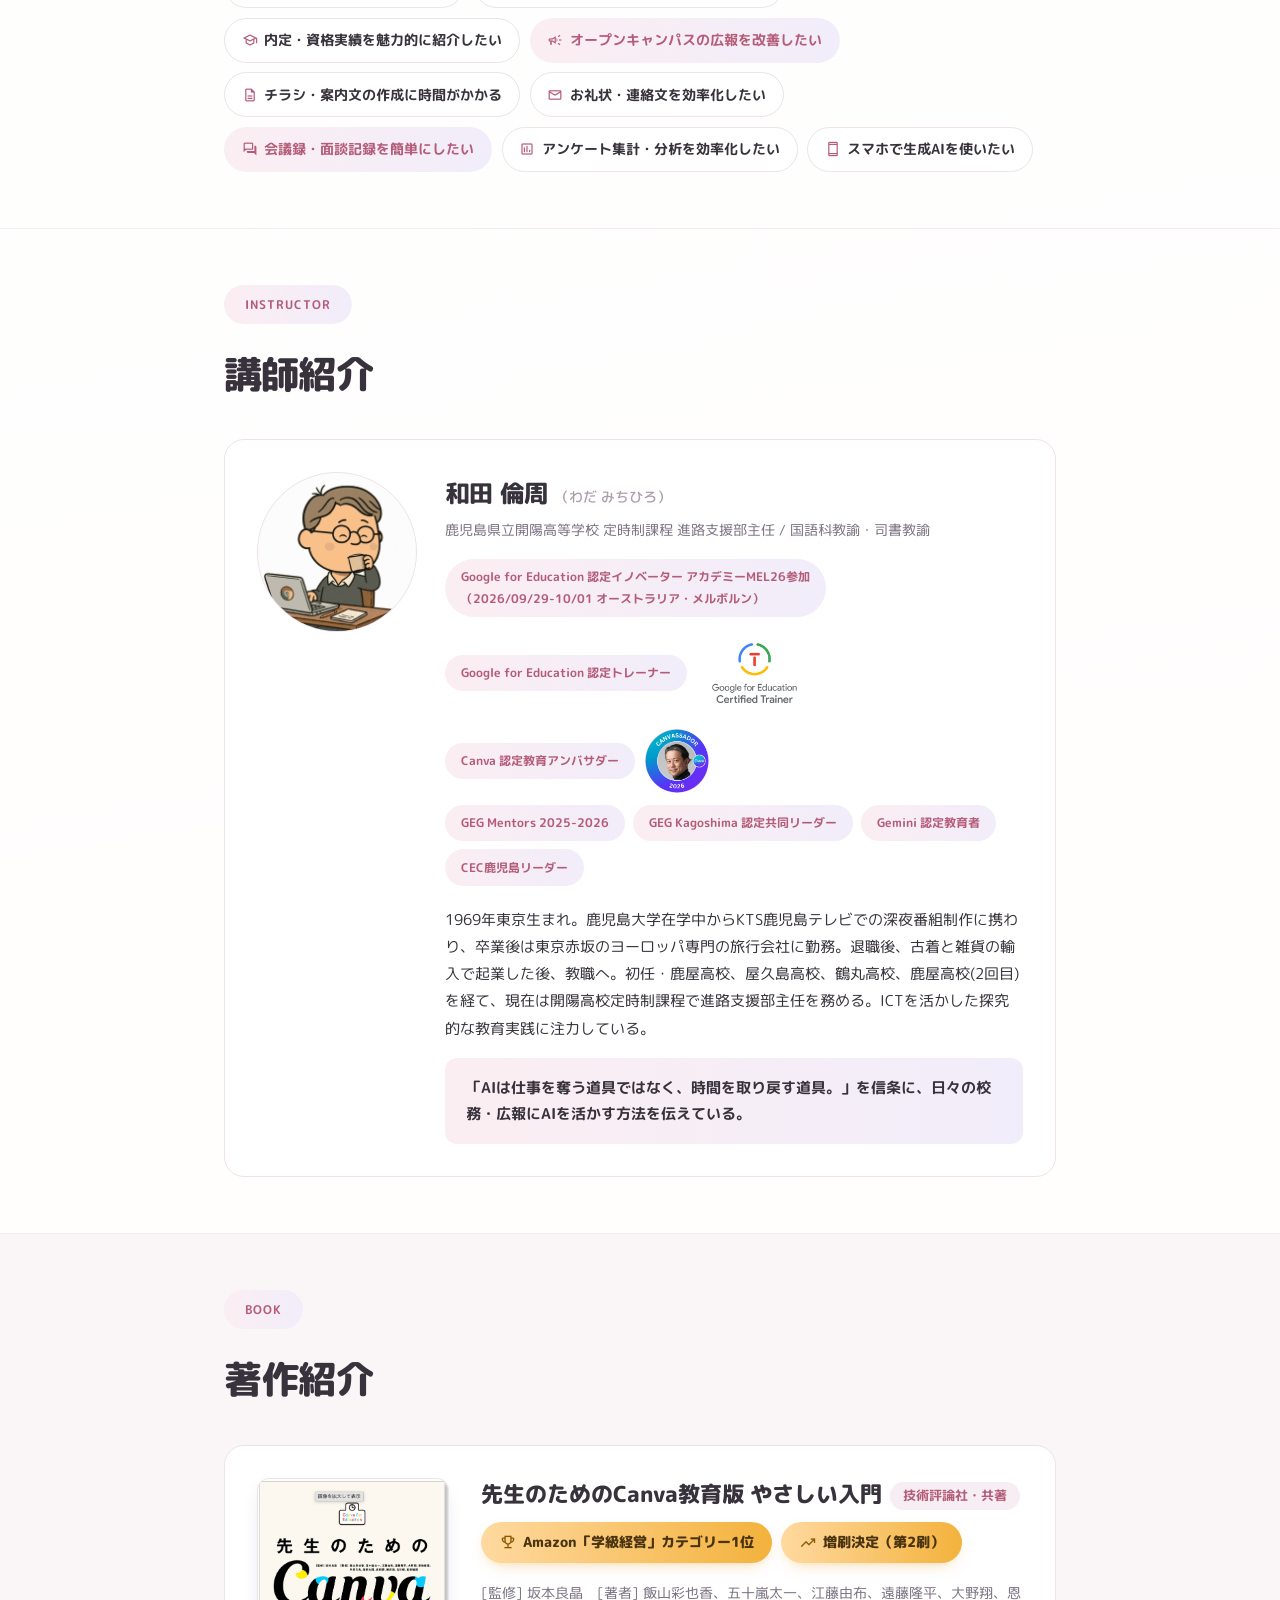
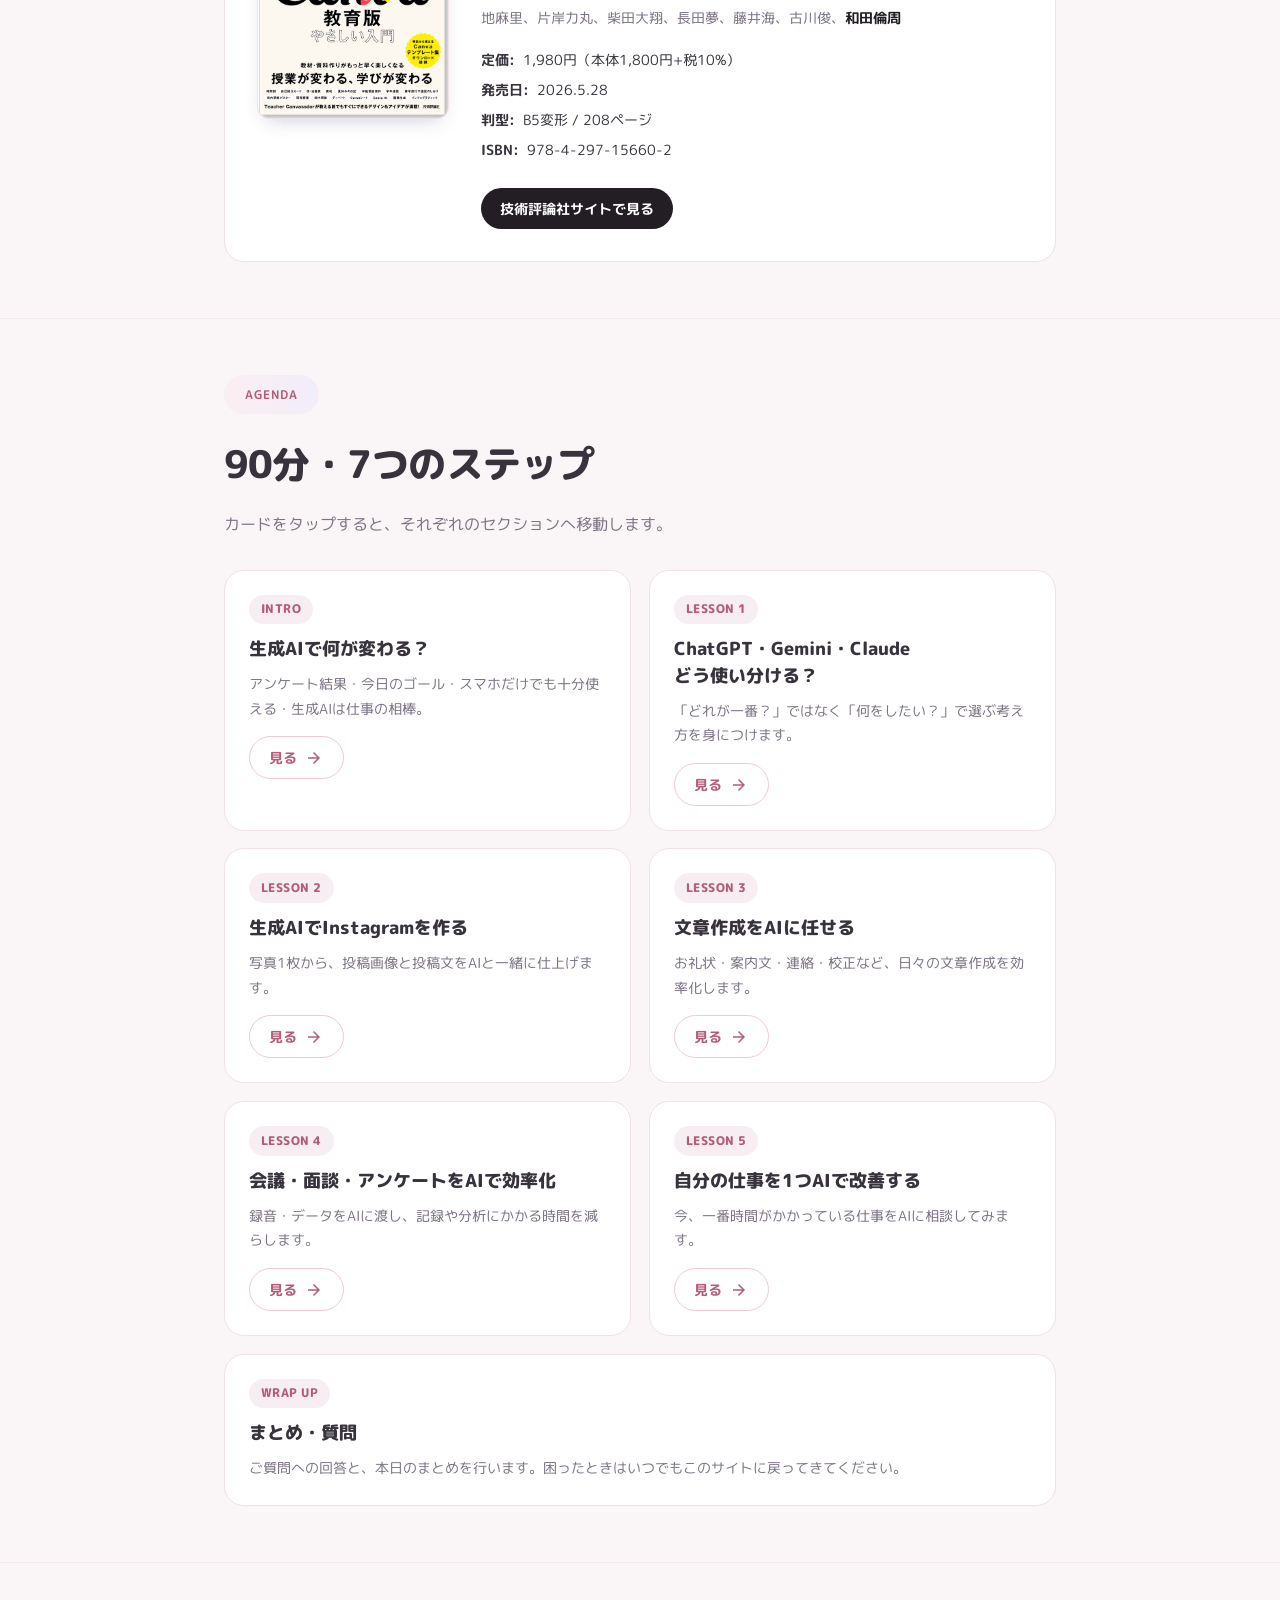
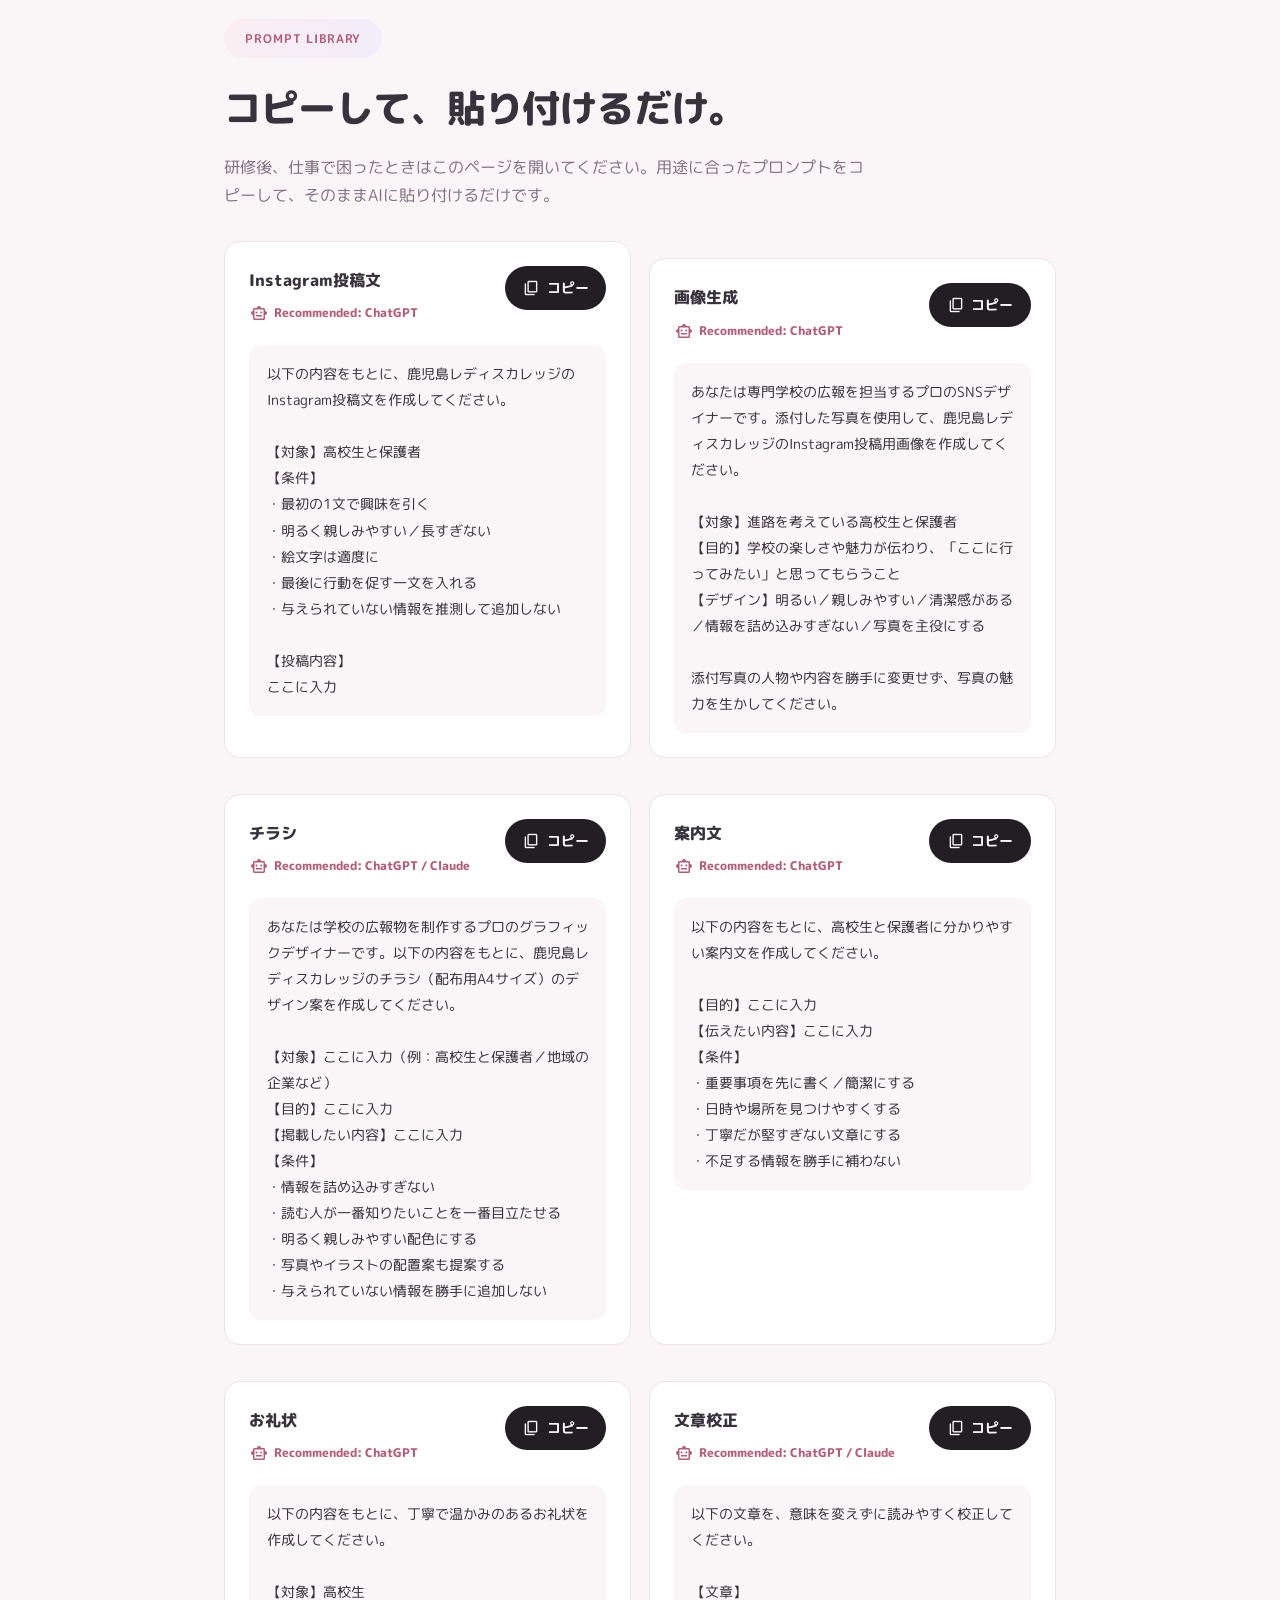
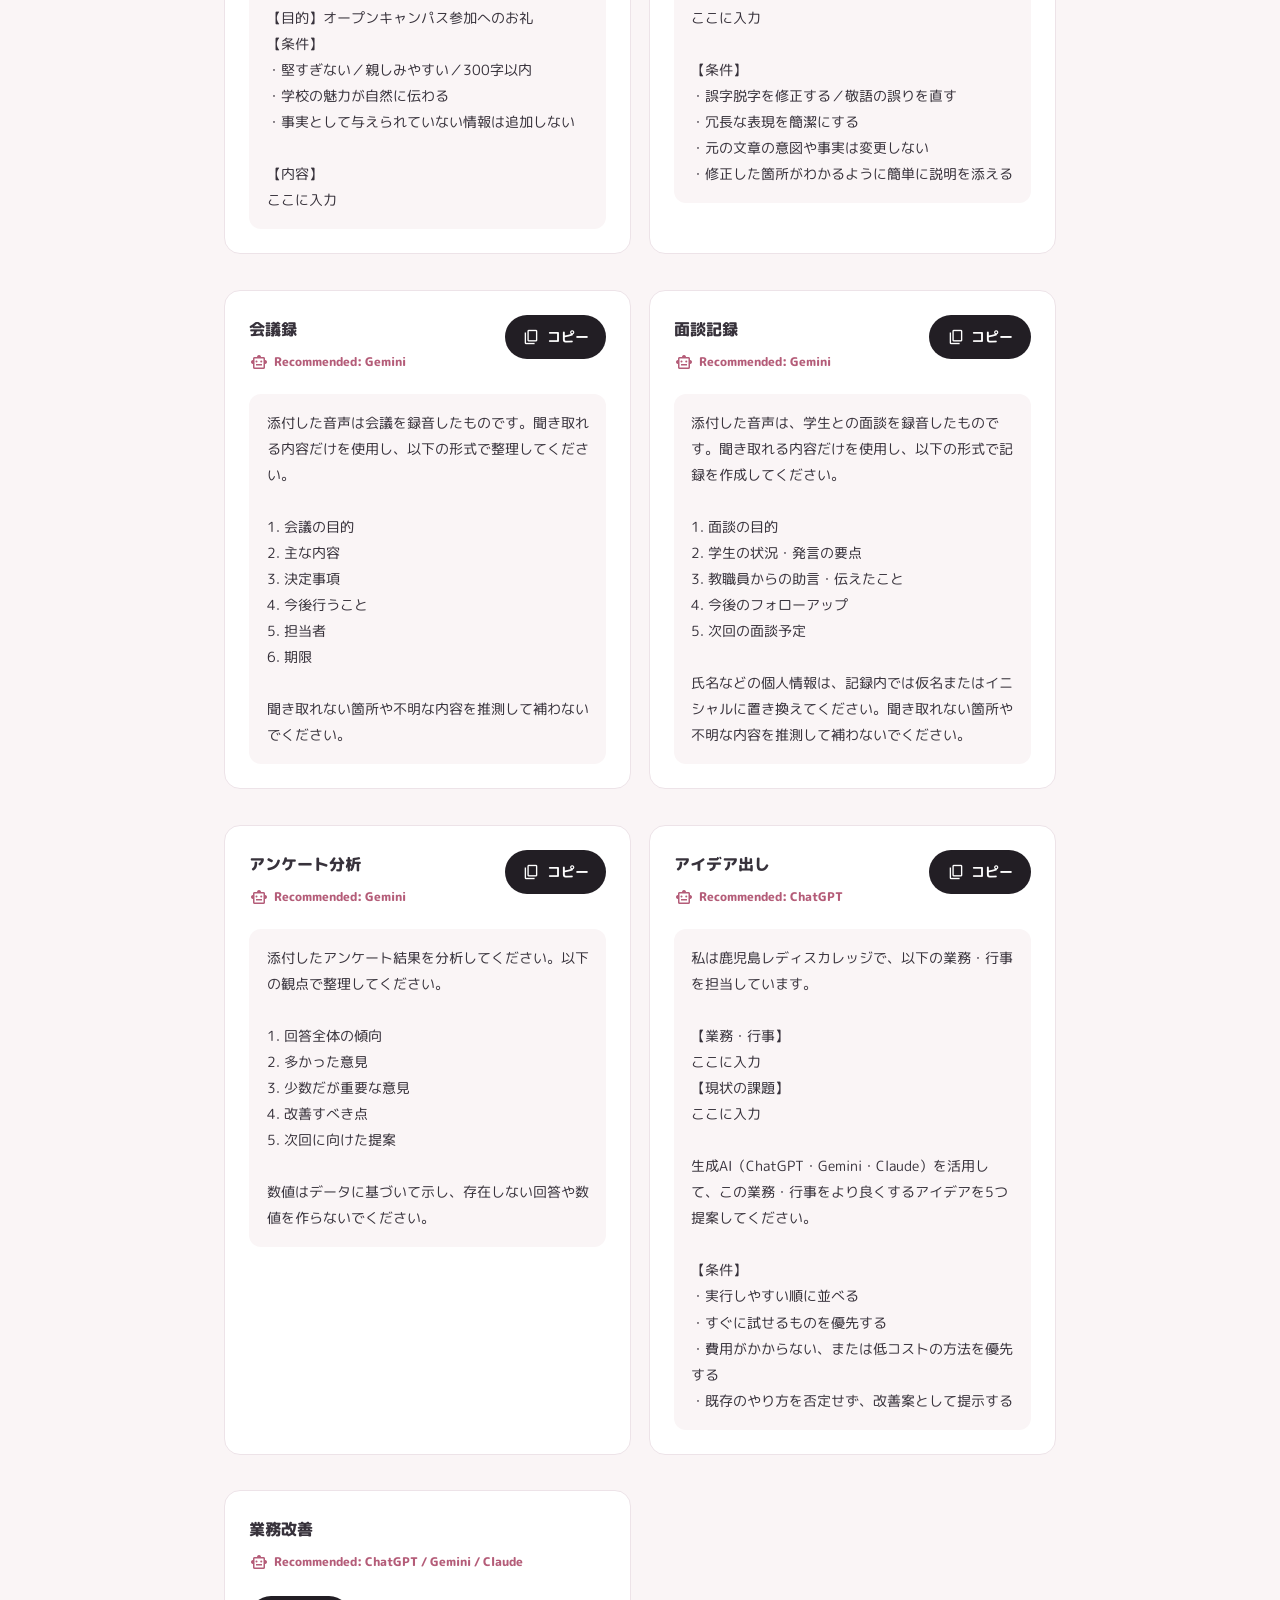
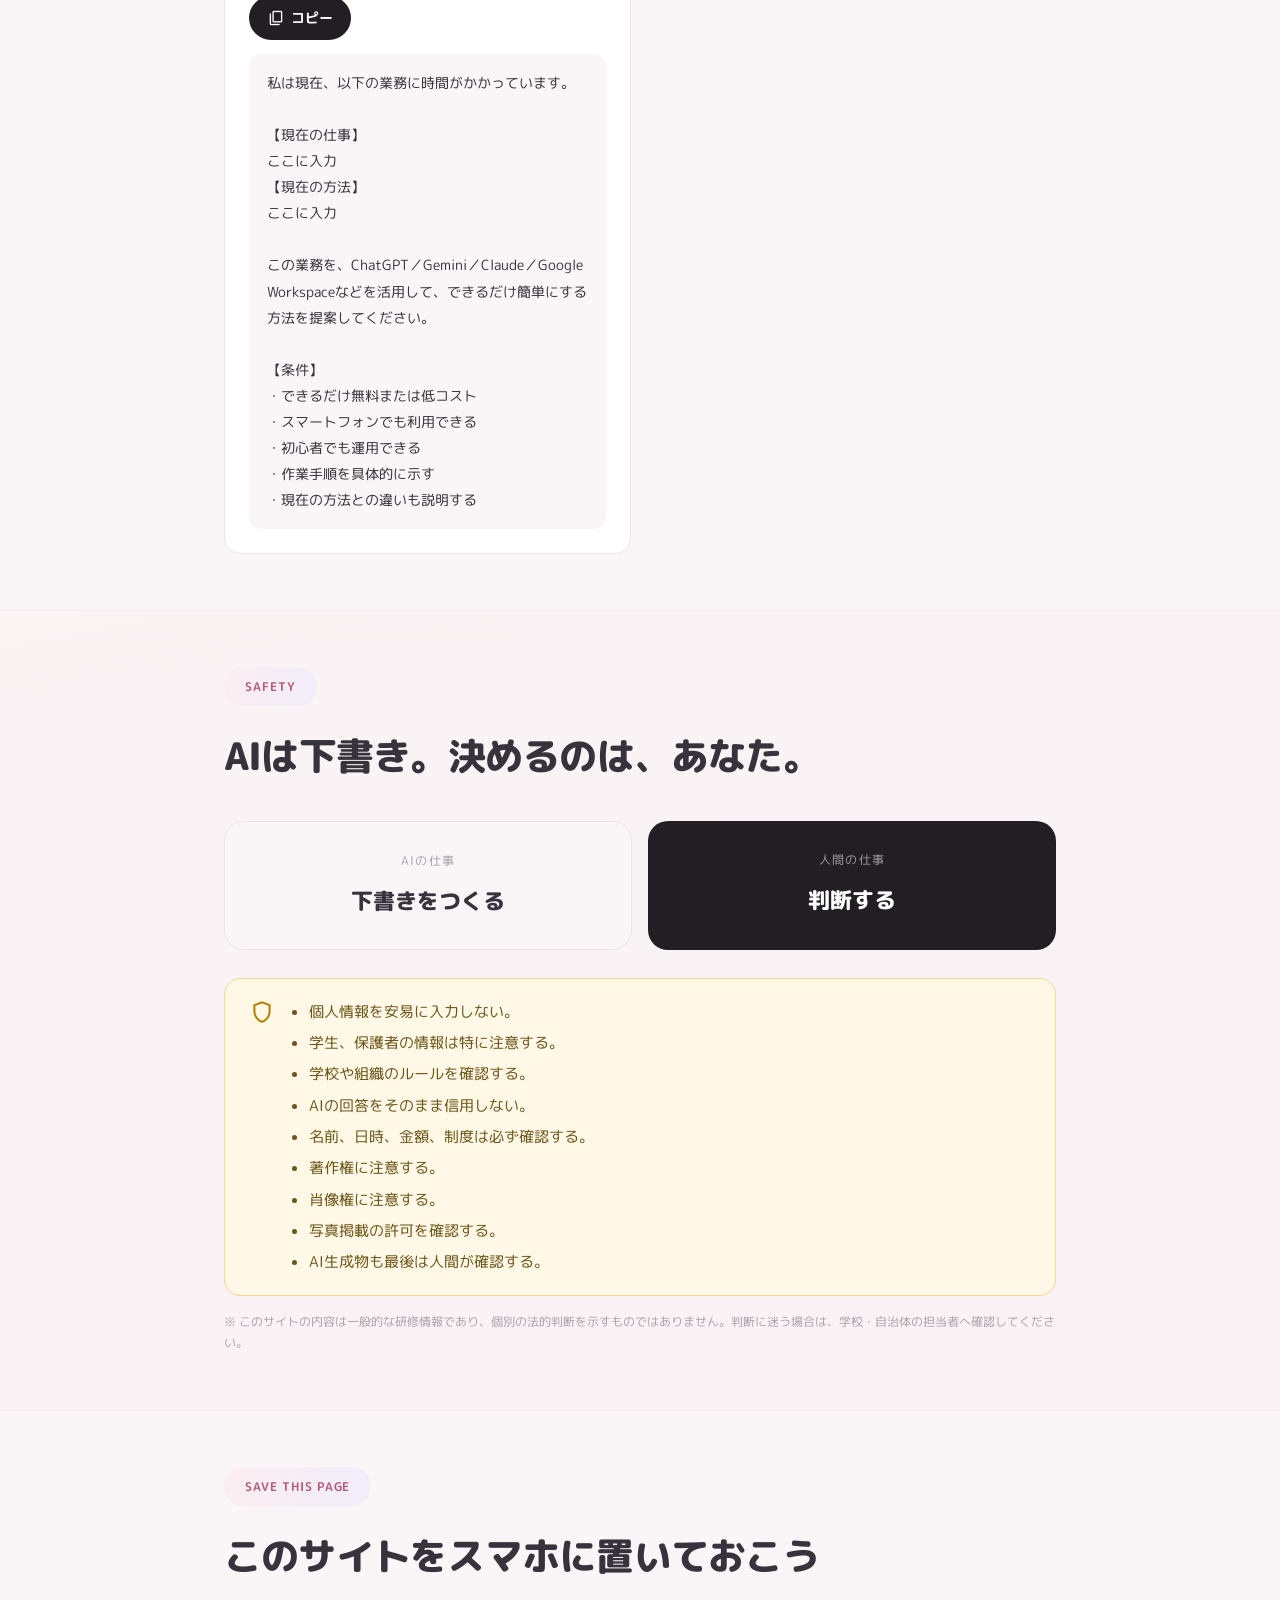
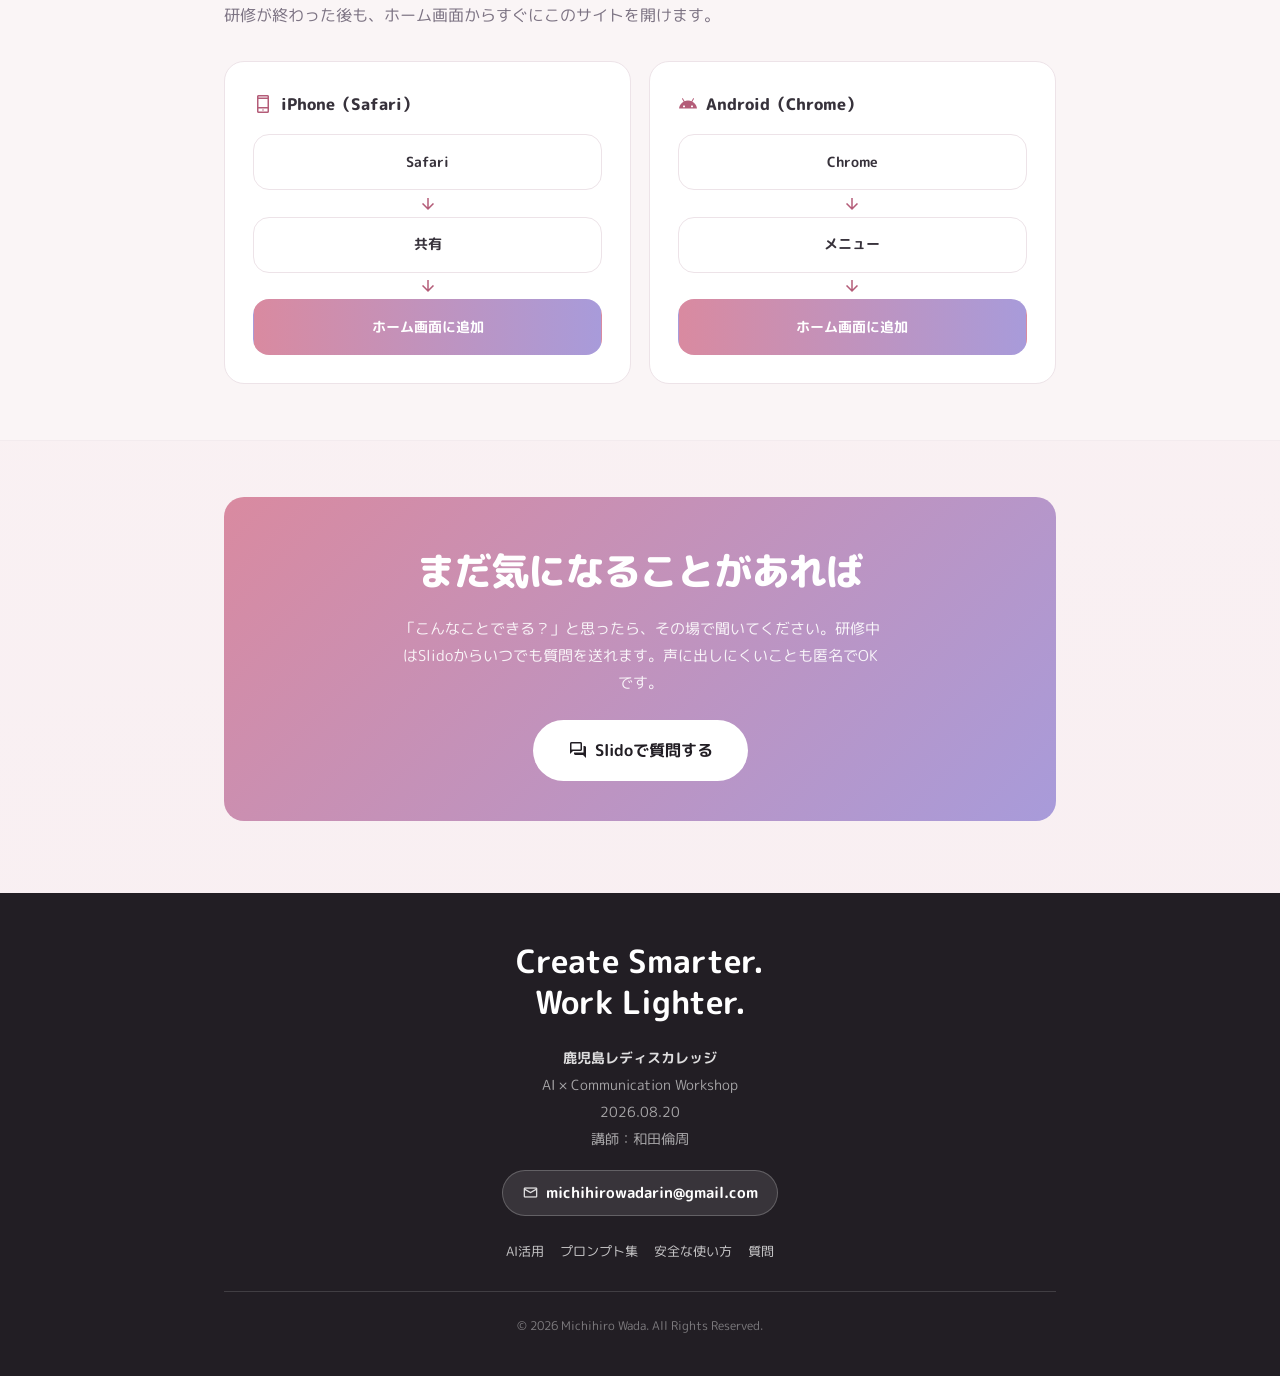
==== commit 9c31565c: "v21" ====
--- a/index.html
+++ b/index.html
@@ -34,6 +34,7 @@
         <a href="courses/02-instagram.html">Instagram活用</a>
         <a href="courses/03-writing.html">文章作成</a>
         <a href="courses/04-workflow.html">業務効率化</a>
+        <a href="courses/05-improve.html">自分の仕事を改善</a>
         <a href="#prompts">プロンプト集</a>
         <a href="#safety">安全な使い方</a>
         <a href="#question">質問</a>
@@ -72,8 +73,8 @@
   <section id="top" class="hero">
     <div class="wrap">
       <p class="hero-eyebrow">
-        <span>Kagoshima Ladies College</span>
-        <span class="date">August 20, 2026</span>
+        <span>鹿児島レディスカレッジ</span>
+        <span class="date">2026.08.20</span>
       </p>
       <h1 class="hero-title-en">
         <span class="hl line1">Create Smarter.</span>
@@ -277,8 +278,8 @@
         <p class="section-lead">研修後、仕事で困ったときはこのページを開いてください。用途に合ったプロンプトをコピーして、そのままAIに貼り付けるだけです。</p>
       </div>
 
-      <div class="grid grid-2 reveal">
-        <div class="prompt-card">
+      <div class="grid grid-2">
+        <div class="prompt-card reveal">
           <div class="prompt-card-head">
             <div><h4>Instagram投稿文</h4><p class="prompt-recommend" style="margin-top:0.5rem;"><span class="material-symbols-outlined" aria-hidden="true">smart_toy</span>Recommended: ChatGPT</p></div>
             <button type="button" class="copy-btn" data-copy-target="#lib-insta-caption"><span class="material-symbols-outlined" aria-hidden="true">content_copy</span><span class="copy-label">コピー</span></button>
@@ -297,7 +298,7 @@
 ここに入力</div>
         </div>
 
-        <div class="prompt-card">
+        <div class="prompt-card reveal">
           <div class="prompt-card-head">
             <div><h4>画像生成</h4><p class="prompt-recommend" style="margin-top:0.5rem;"><span class="material-symbols-outlined" aria-hidden="true">smart_toy</span>Recommended: ChatGPT</p></div>
             <button type="button" class="copy-btn" data-copy-target="#lib-image"><span class="material-symbols-outlined" aria-hidden="true">content_copy</span><span class="copy-label">コピー</span></button>
@@ -311,7 +312,7 @@
 添付写真の人物や内容を勝手に変更せず、写真の魅力を生かしてください。</div>
         </div>
 
-        <div class="prompt-card">
+        <div class="prompt-card reveal">
           <div class="prompt-card-head">
             <div><h4>チラシ</h4><p class="prompt-recommend" style="margin-top:0.5rem;"><span class="material-symbols-outlined" aria-hidden="true">smart_toy</span>Recommended: ChatGPT / Claude</p></div>
             <button type="button" class="copy-btn" data-copy-target="#lib-flyer"><span class="material-symbols-outlined" aria-hidden="true">content_copy</span><span class="copy-label">コピー</span></button>
@@ -329,7 +330,7 @@
 ・与えられていない情報を勝手に追加しない</div>
         </div>
 
-        <div class="prompt-card">
+        <div class="prompt-card reveal">
           <div class="prompt-card-head">
             <div><h4>案内文</h4><p class="prompt-recommend" style="margin-top:0.5rem;"><span class="material-symbols-outlined" aria-hidden="true">smart_toy</span>Recommended: ChatGPT</p></div>
             <button type="button" class="copy-btn" data-copy-target="#lib-guide"><span class="material-symbols-outlined" aria-hidden="true">content_copy</span><span class="copy-label">コピー</span></button>
@@ -345,7 +346,7 @@
 ・不足する情報を勝手に補わない</div>
         </div>
 
-        <div class="prompt-card">
+        <div class="prompt-card reveal">
           <div class="prompt-card-head">
             <div><h4>お礼状</h4><p class="prompt-recommend" style="margin-top:0.5rem;"><span class="material-symbols-outlined" aria-hidden="true">smart_toy</span>Recommended: ChatGPT</p></div>
             <button type="button" class="copy-btn" data-copy-target="#lib-thanks"><span class="material-symbols-outlined" aria-hidden="true">content_copy</span><span class="copy-label">コピー</span></button>
@@ -363,7 +364,7 @@
 ここに入力</div>
         </div>
 
-        <div class="prompt-card">
+        <div class="prompt-card reveal">
           <div class="prompt-card-head">
             <div><h4>文章校正</h4><p class="prompt-recommend" style="margin-top:0.5rem;"><span class="material-symbols-outlined" aria-hidden="true">smart_toy</span>Recommended: ChatGPT / Claude</p></div>
             <button type="button" class="copy-btn" data-copy-target="#lib-proof"><span class="material-symbols-outlined" aria-hidden="true">content_copy</span><span class="copy-label">コピー</span></button>
@@ -380,7 +381,7 @@
 ・修正した箇所がわかるように簡単に説明を添える</div>
         </div>
 
-        <div class="prompt-card">
+        <div class="prompt-card reveal">
           <div class="prompt-card-head">
             <div><h4>会議録</h4><p class="prompt-recommend" style="margin-top:0.5rem;"><span class="material-symbols-outlined" aria-hidden="true">smart_toy</span>Recommended: Gemini</p></div>
             <button type="button" class="copy-btn" data-copy-target="#lib-meeting"><span class="material-symbols-outlined" aria-hidden="true">content_copy</span><span class="copy-label">コピー</span></button>
@@ -397,7 +398,7 @@
 聞き取れない箇所や不明な内容を推測して補わないでください。</div>
         </div>
 
-        <div class="prompt-card">
+        <div class="prompt-card reveal">
           <div class="prompt-card-head">
             <div><h4>面談記録</h4><p class="prompt-recommend" style="margin-top:0.5rem;"><span class="material-symbols-outlined" aria-hidden="true">smart_toy</span>Recommended: Gemini</p></div>
             <button type="button" class="copy-btn" data-copy-target="#lib-interview"><span class="material-symbols-outlined" aria-hidden="true">content_copy</span><span class="copy-label">コピー</span></button>
@@ -413,7 +414,7 @@
 氏名などの個人情報は、記録内では仮名またはイニシャルに置き換えてください。聞き取れない箇所や不明な内容を推測して補わないでください。</div>
         </div>
 
-        <div class="prompt-card">
+        <div class="prompt-card reveal">
           <div class="prompt-card-head">
             <div><h4>アンケート分析</h4><p class="prompt-recommend" style="margin-top:0.5rem;"><span class="material-symbols-outlined" aria-hidden="true">smart_toy</span>Recommended: Gemini</p></div>
             <button type="button" class="copy-btn" data-copy-target="#lib-survey"><span class="material-symbols-outlined" aria-hidden="true">content_copy</span><span class="copy-label">コピー</span></button>
@@ -429,7 +430,7 @@
 数値はデータに基づいて示し、存在しない回答や数値を作らないでください。</div>
         </div>
 
-        <div class="prompt-card">
+        <div class="prompt-card reveal">
           <div class="prompt-card-head">
             <div><h4>アイデア出し</h4><p class="prompt-recommend" style="margin-top:0.5rem;"><span class="material-symbols-outlined" aria-hidden="true">smart_toy</span>Recommended: ChatGPT</p></div>
             <button type="button" class="copy-btn" data-copy-target="#lib-idea"><span class="material-symbols-outlined" aria-hidden="true">content_copy</span><span class="copy-label">コピー</span></button>
@@ -450,7 +451,7 @@
 ・既存のやり方を否定せず、改善案として提示する</div>
         </div>
 
-        <div class="prompt-card">
+        <div class="prompt-card reveal">
           <div class="prompt-card-head">
             <div><h4>業務改善</h4><p class="prompt-recommend" style="margin-top:0.5rem;"><span class="material-symbols-outlined" aria-hidden="true">smart_toy</span>Recommended: ChatGPT / Gemini / Claude</p></div>
             <button type="button" class="copy-btn" data-copy-target="#lib-improve"><span class="material-symbols-outlined" aria-hidden="true">content_copy</span><span class="copy-label">コピー</span></button>
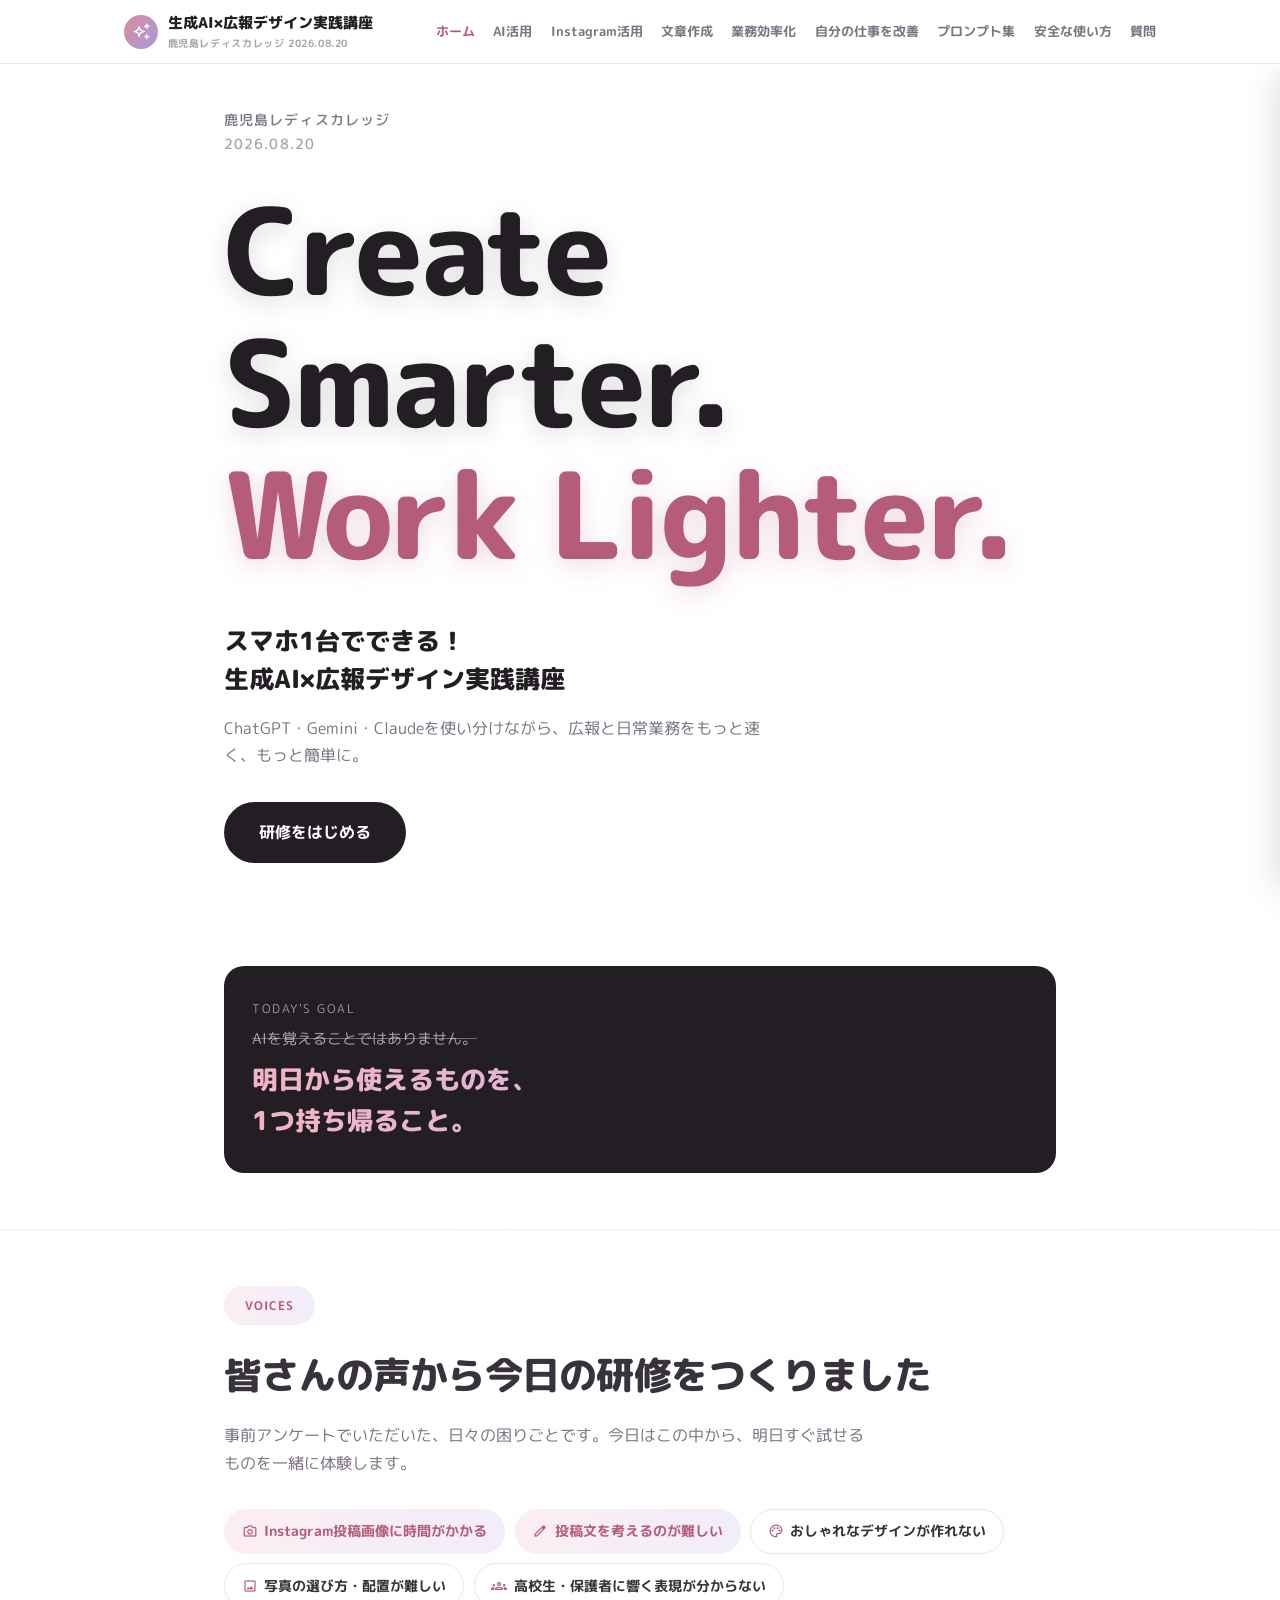
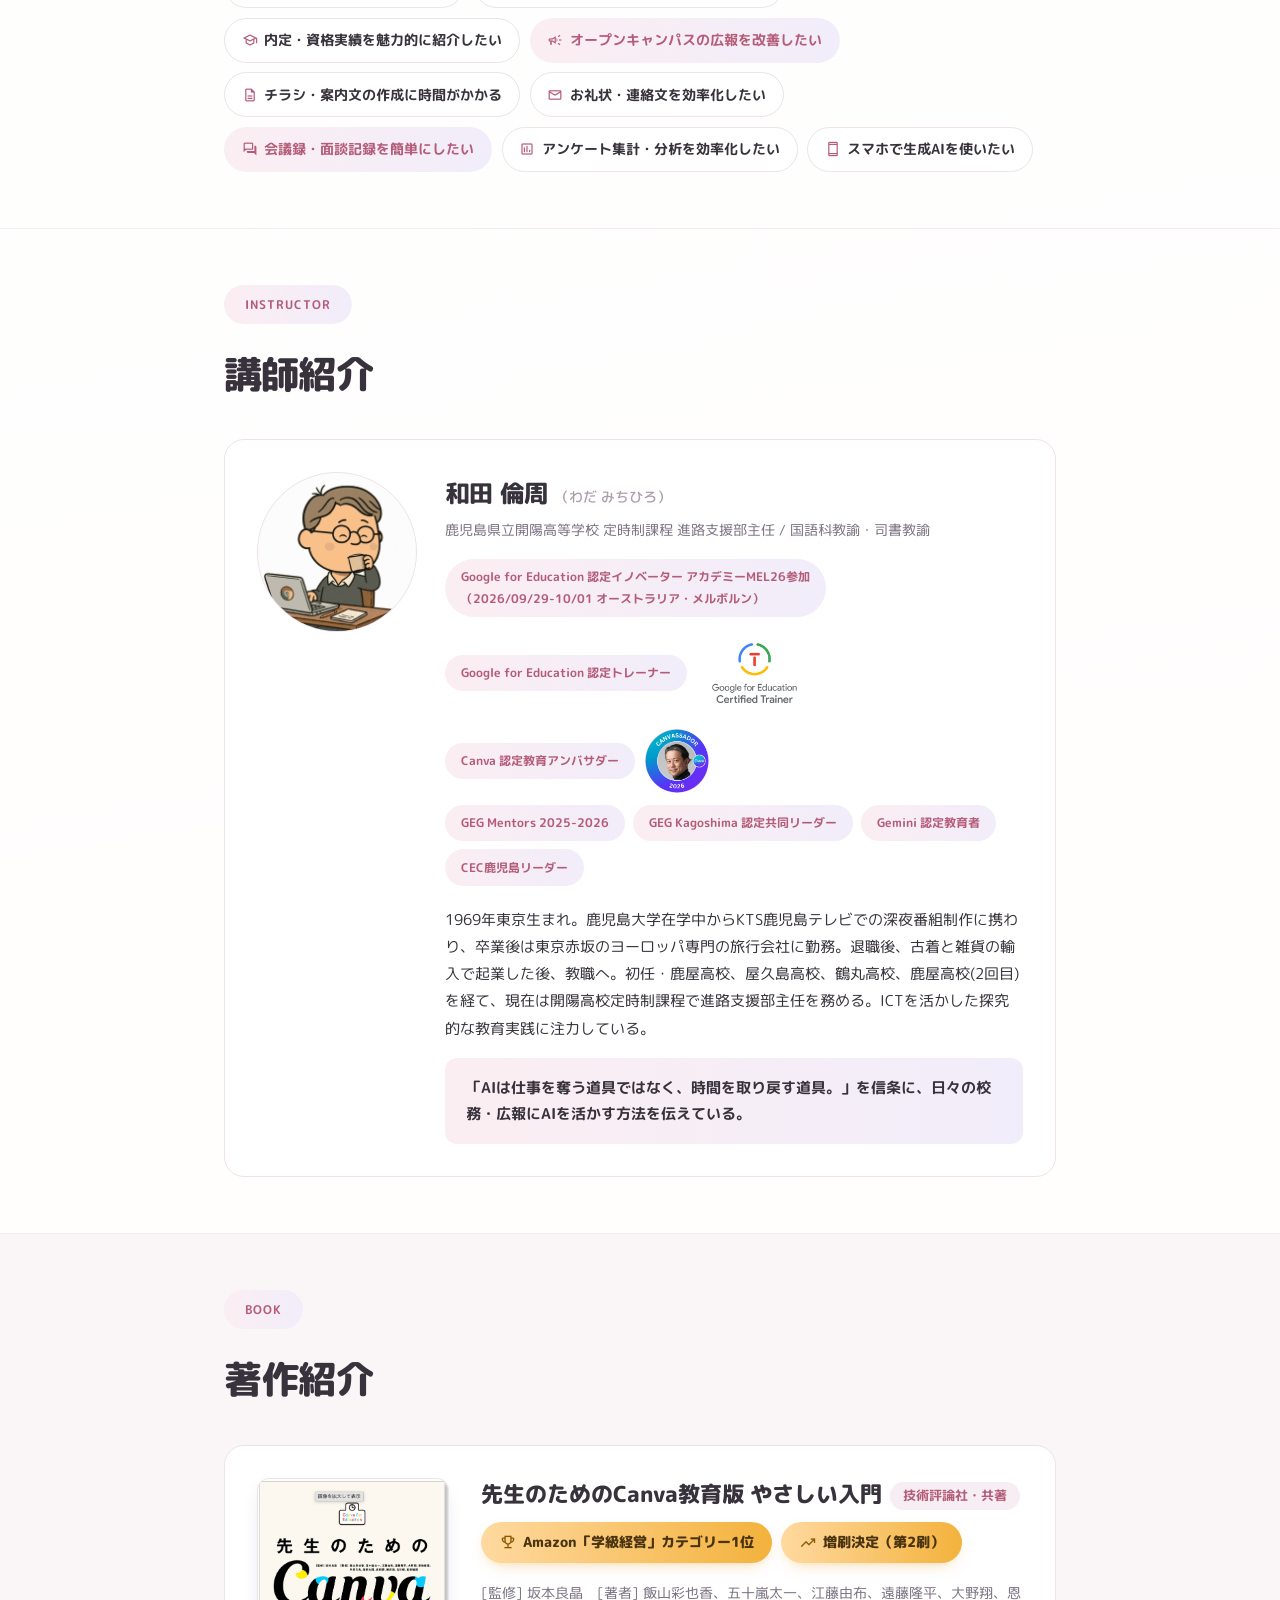
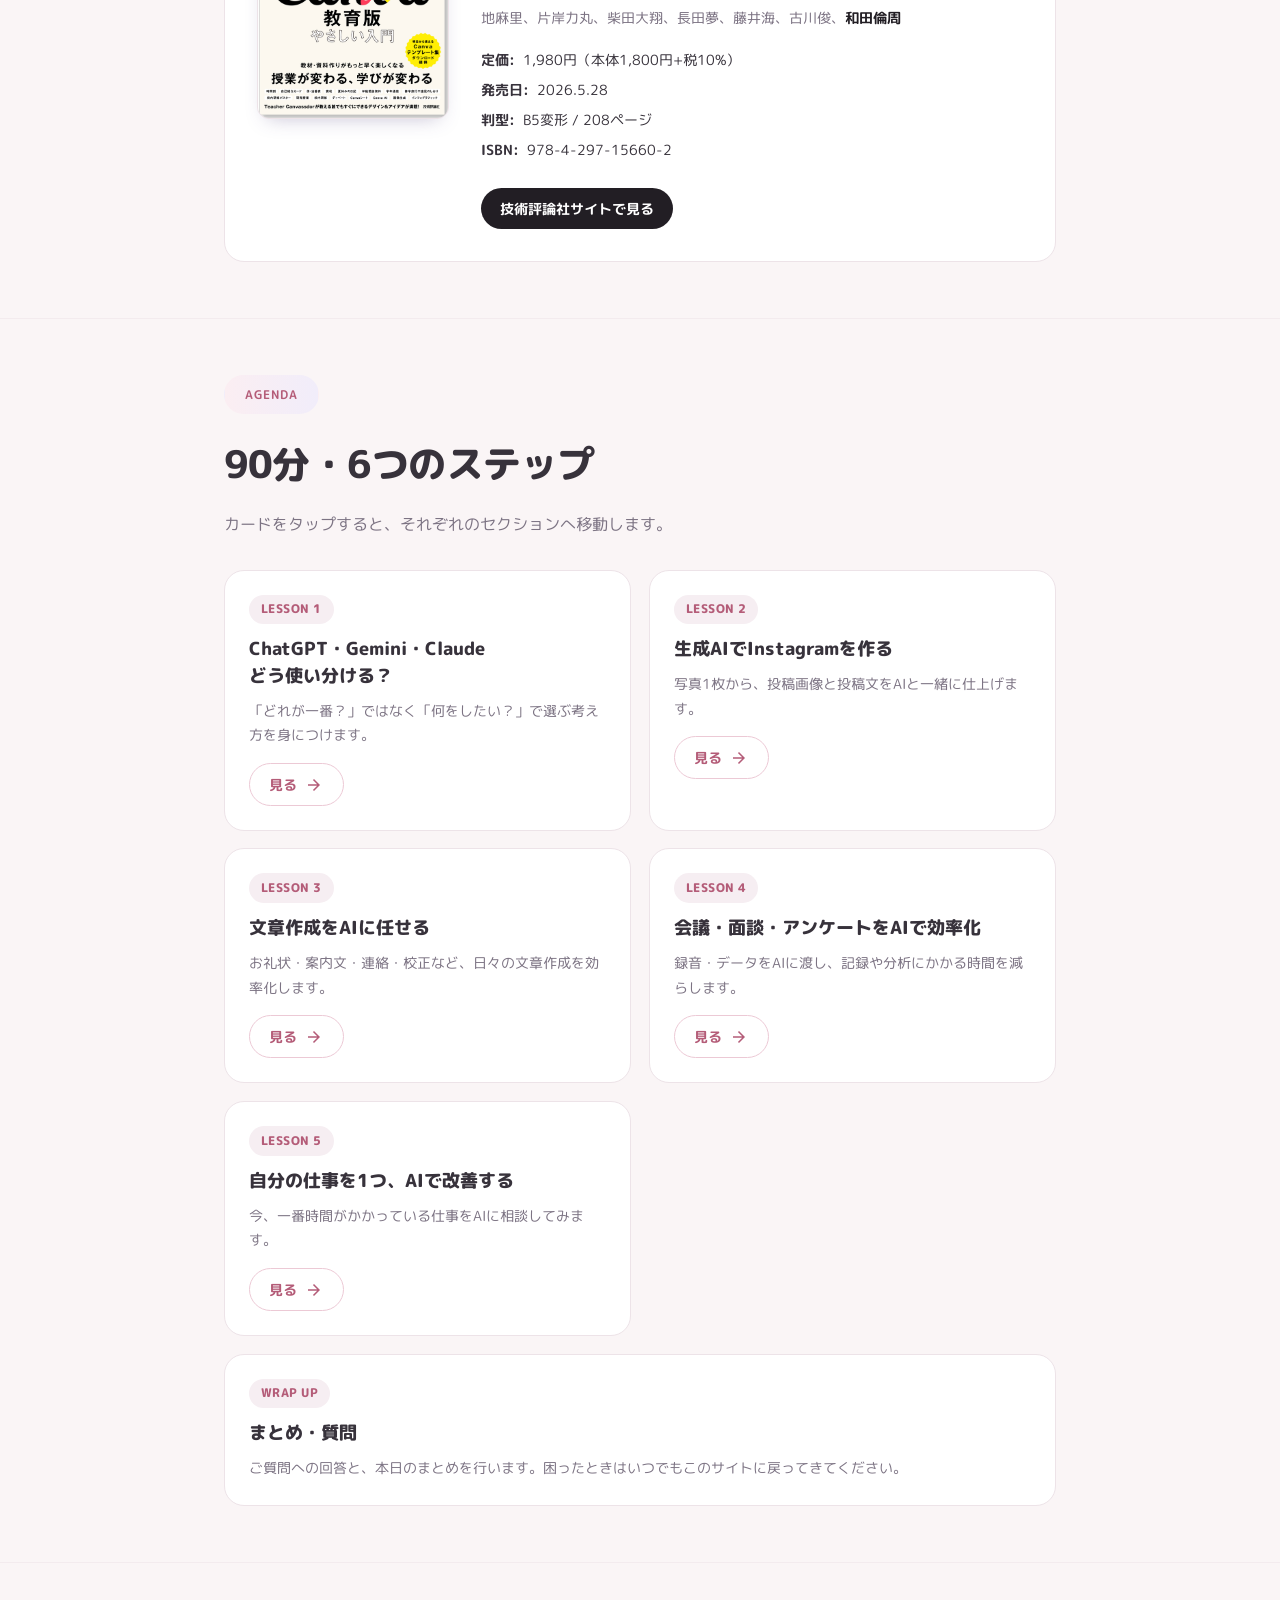
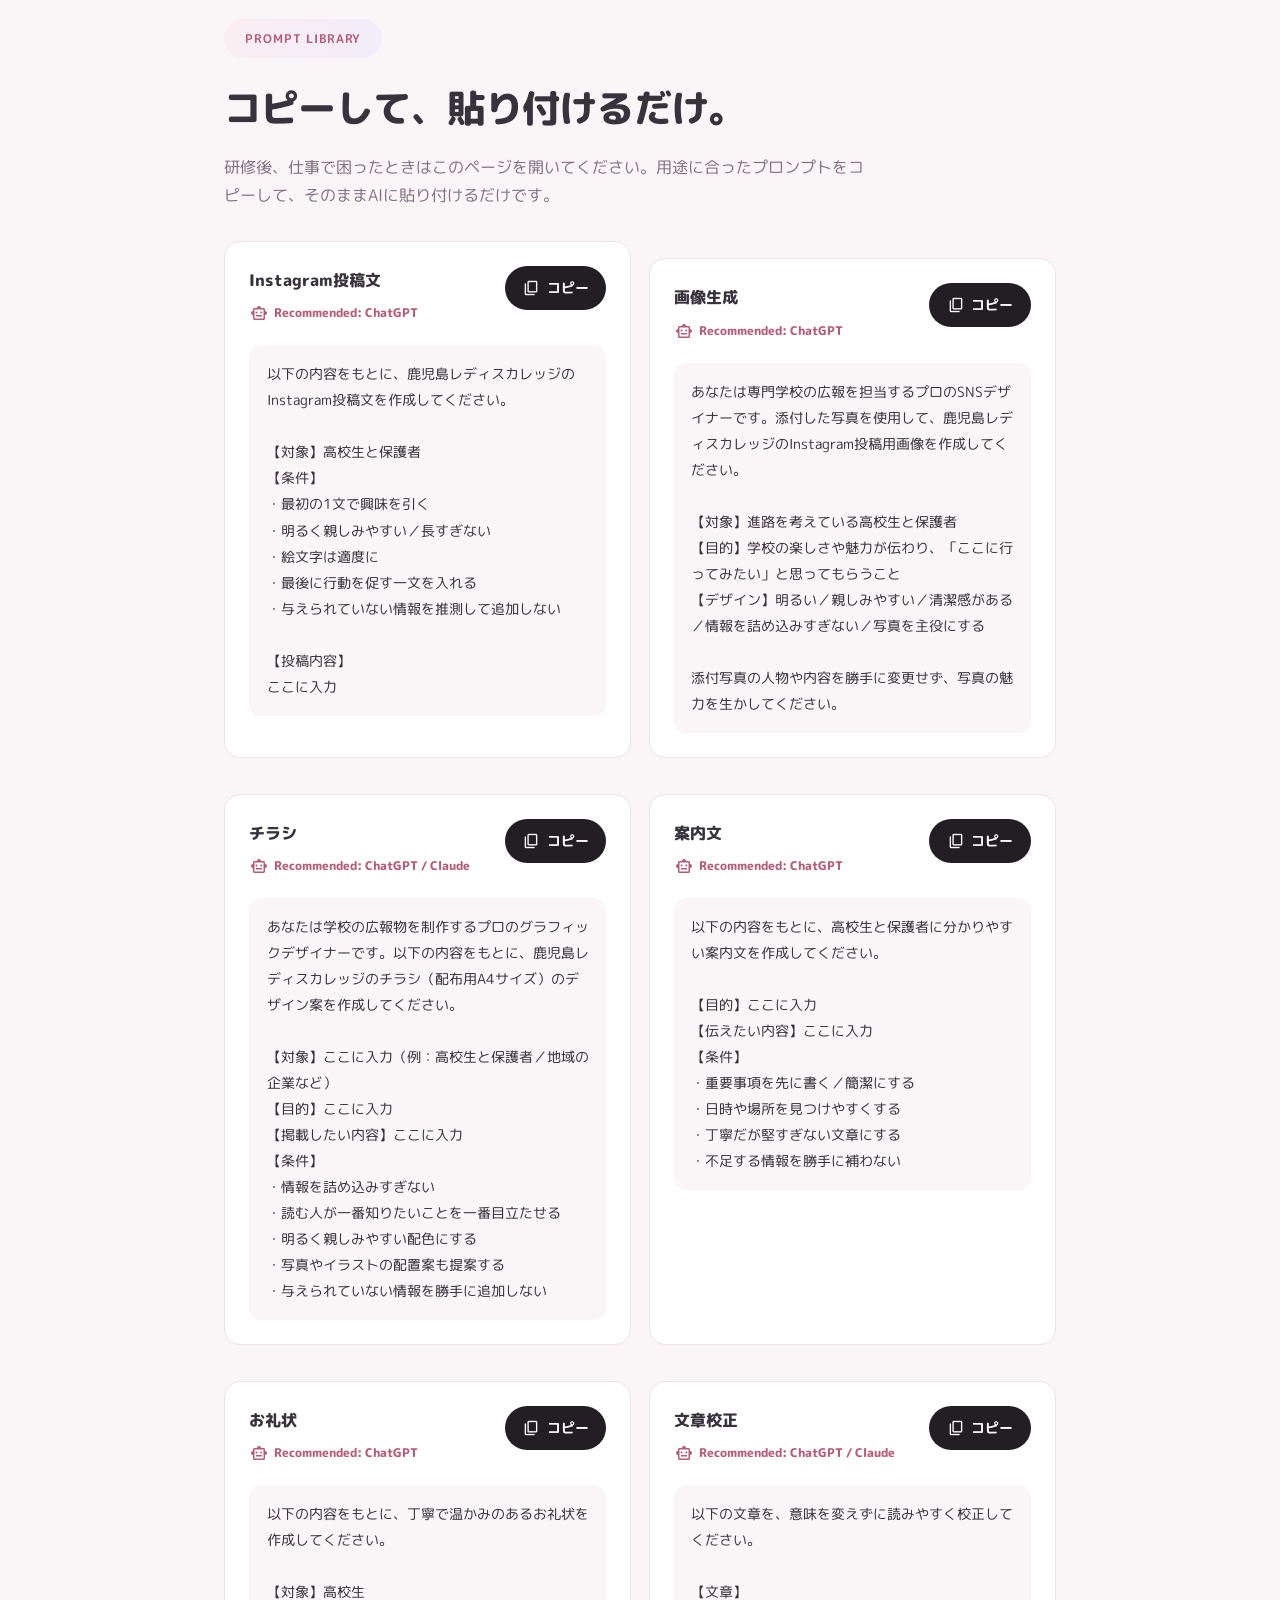
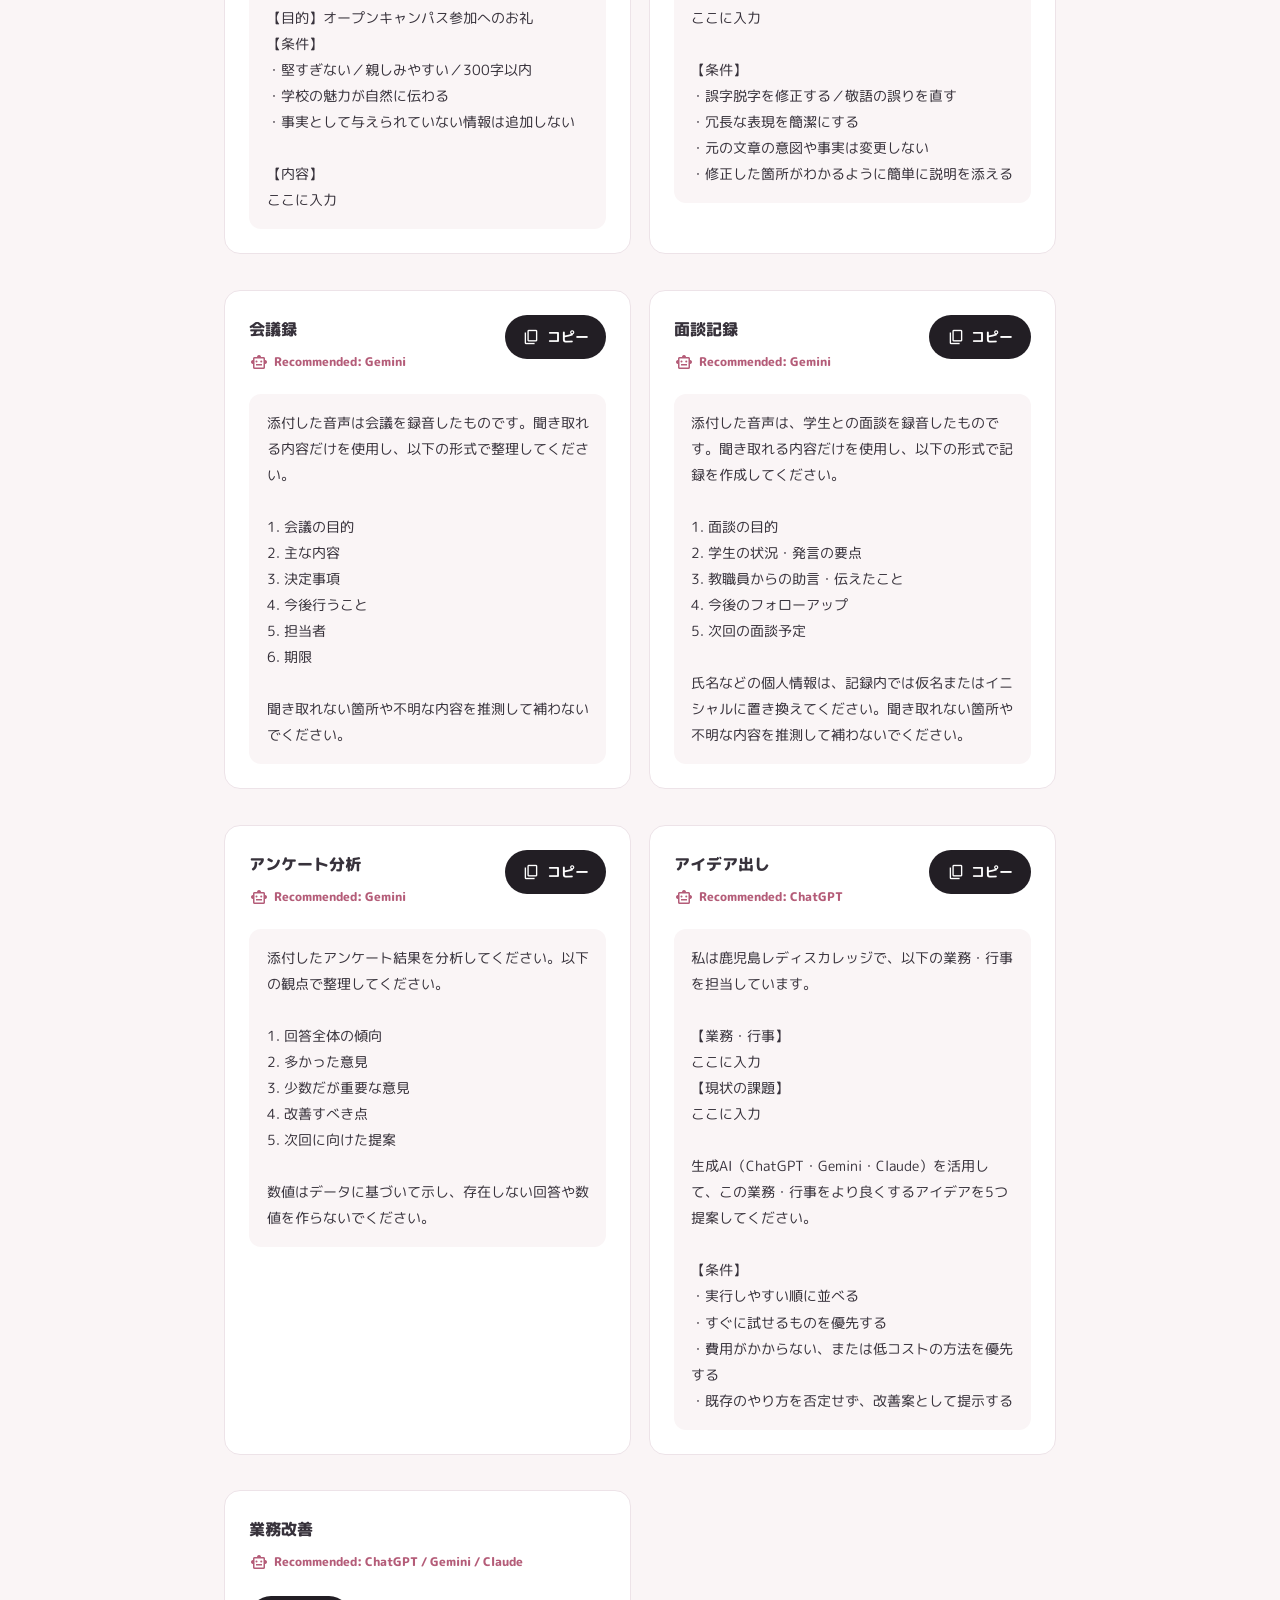
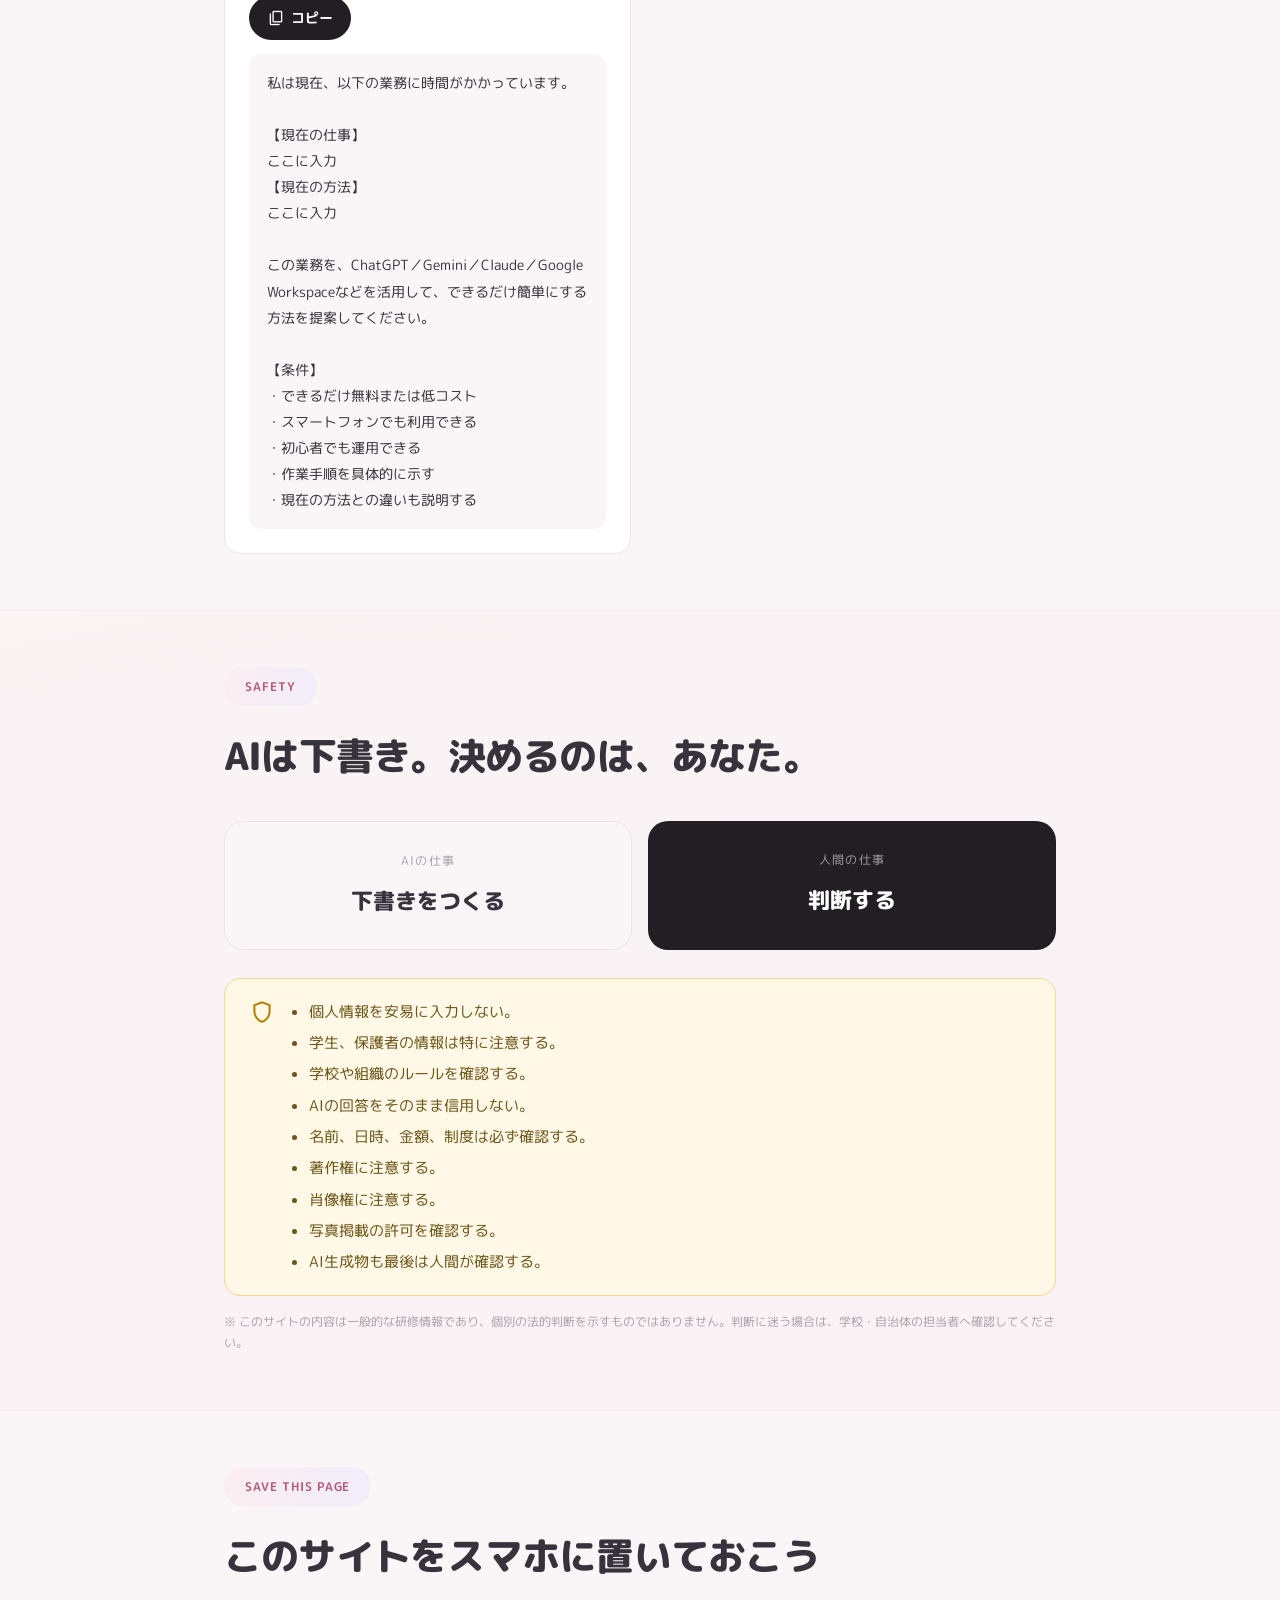
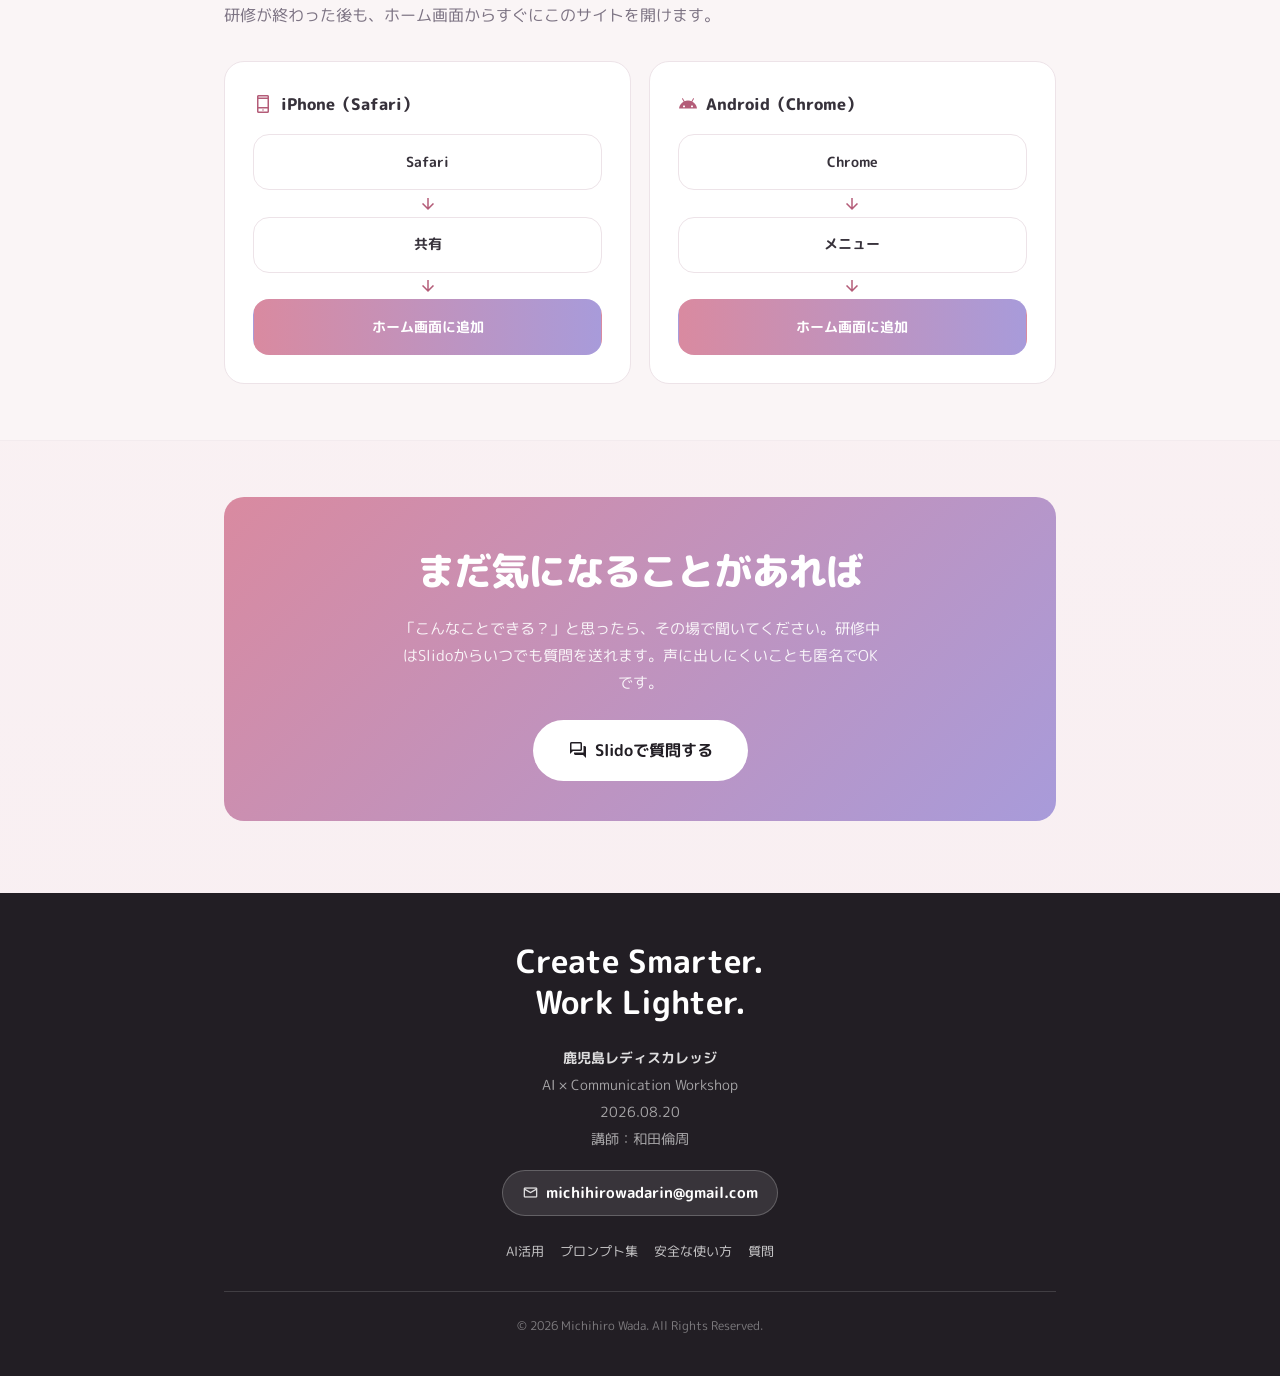
==== commit d9bde97f: "v11" ====
--- a/index.html
+++ b/index.html
@@ -220,16 +220,10 @@
     <div class="wrap">
       <div class="section-head reveal">
         <p class="badge badge-solid">Agenda</p>
-        <h2 class="section-title">90分・7つのステップ</h2>
+        <h2 class="section-title">90分・6つのステップ</h2>
         <p class="section-lead">カードをタップすると、それぞれのセクションへ移動します。</p>
       </div>
       <div class="grid grid-2 reveal">
-        <a href="#goal" class="card card-hover agenda-card">
-          <span class="agenda-time">INTRO</span>
-          <h3>生成AIで何が変わる？</h3>
-          <p class="desc">アンケート結果・今日のゴール・スマホだけでも十分使える・生成AIは仕事の相棒。</p>
-          <span class="btn btn-outline btn-sm">見る<span class="material-symbols-outlined" aria-hidden="true">arrow_forward</span></span>
-        </a>
         <a href="courses/01-ai-guide.html" class="card card-hover agenda-card">
           <span class="agenda-time">LESSON 1</span>
           <h3>ChatGPT・Gemini・Claude<br>どう使い分ける？</h3>
@@ -256,7 +250,7 @@
         </a>
         <a href="courses/05-improve.html" class="card card-hover agenda-card">
           <span class="agenda-time">LESSON 5</span>
-          <h3>自分の仕事を1つAIで改善する</h3>
+          <h3>自分の仕事を1つ、AIで改善する</h3>
           <p class="desc">今、一番時間がかかっている仕事をAIに相談してみます。</p>
           <span class="btn btn-outline btn-sm">見る<span class="material-symbols-outlined" aria-hidden="true">arrow_forward</span></span>
         </a>
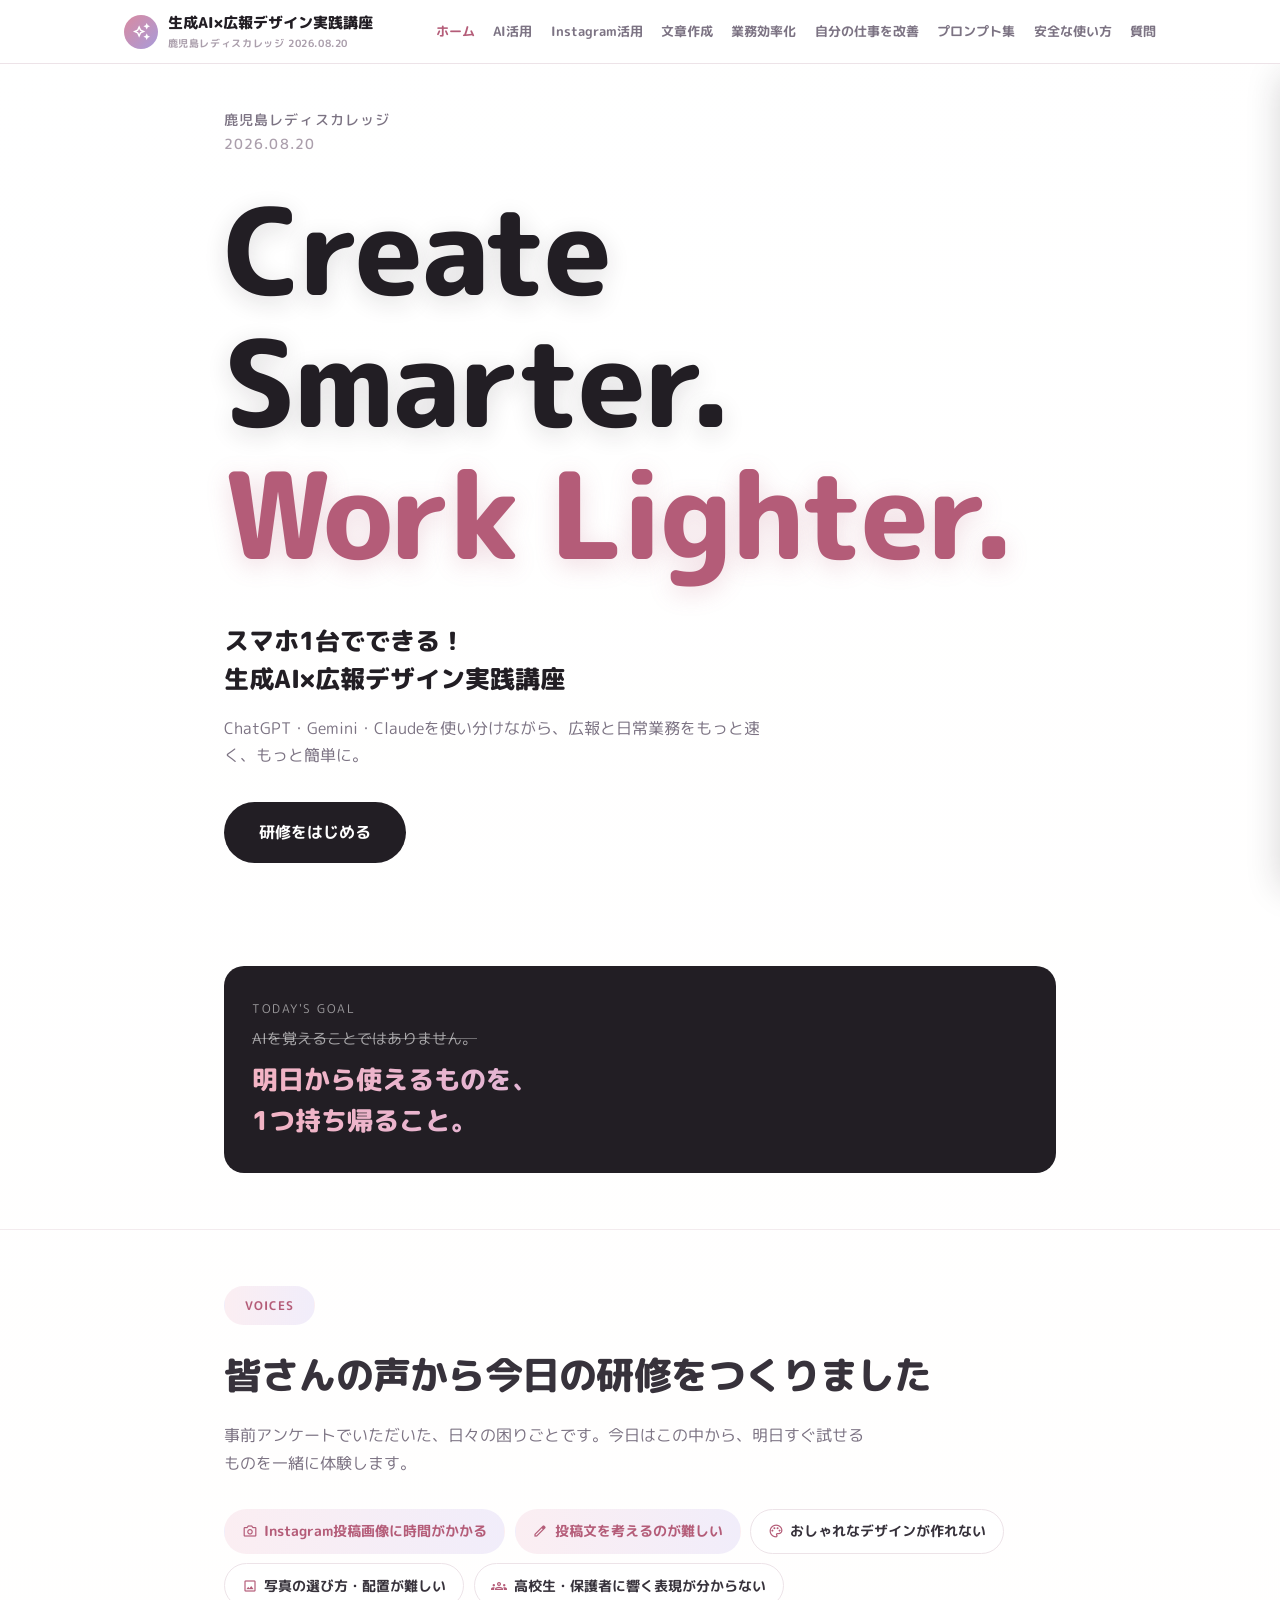
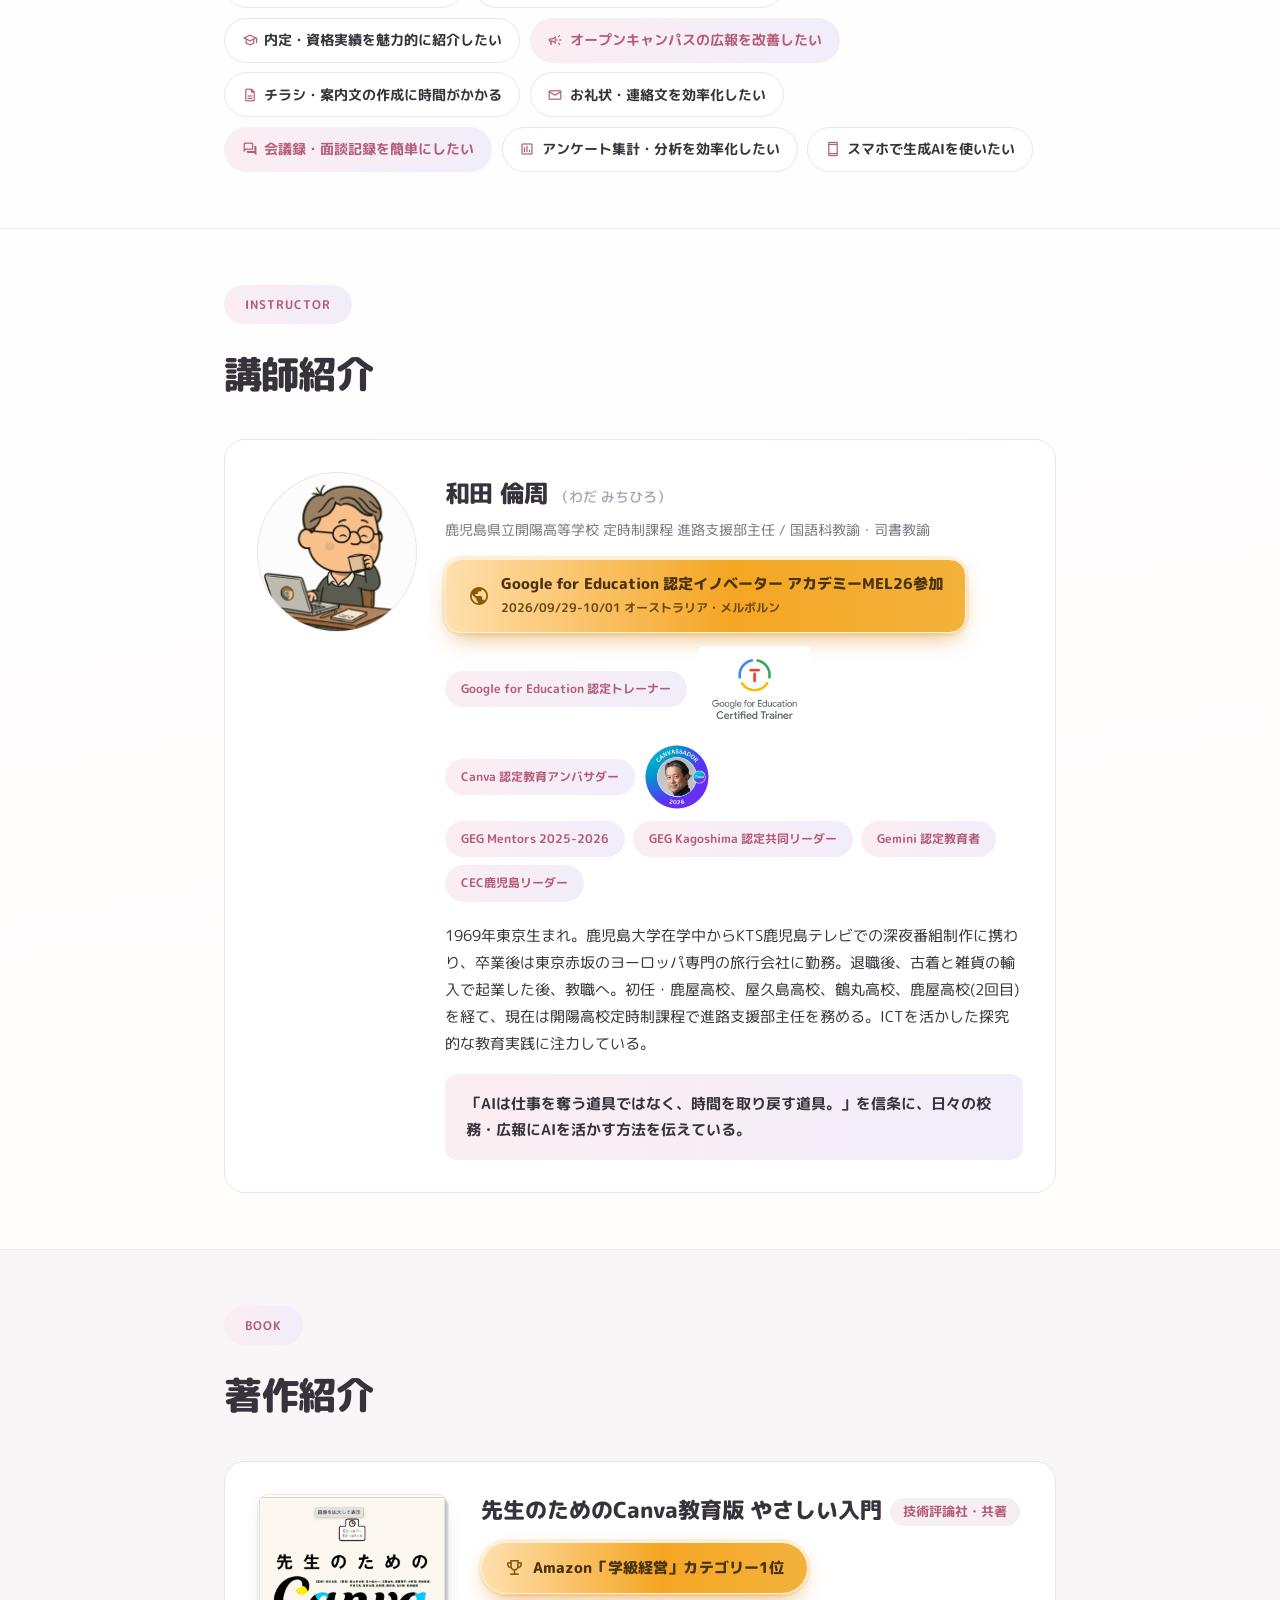
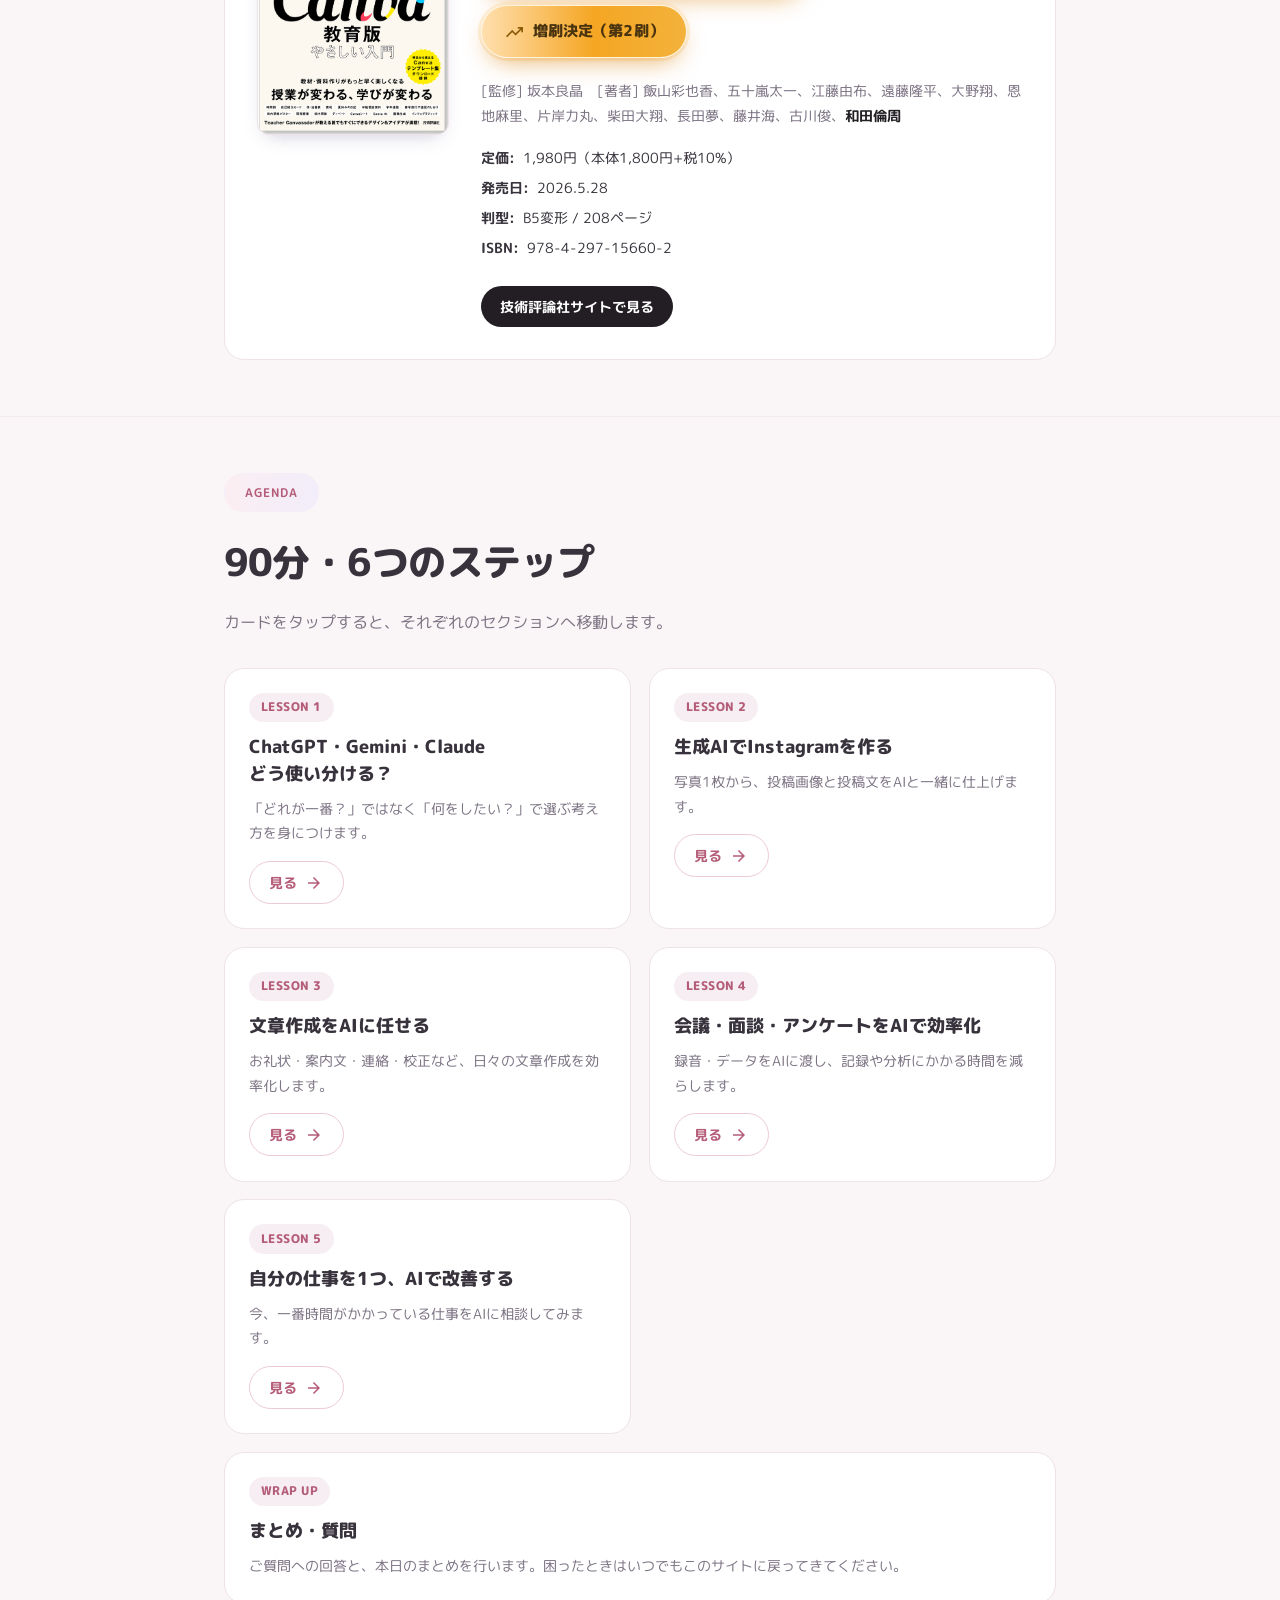
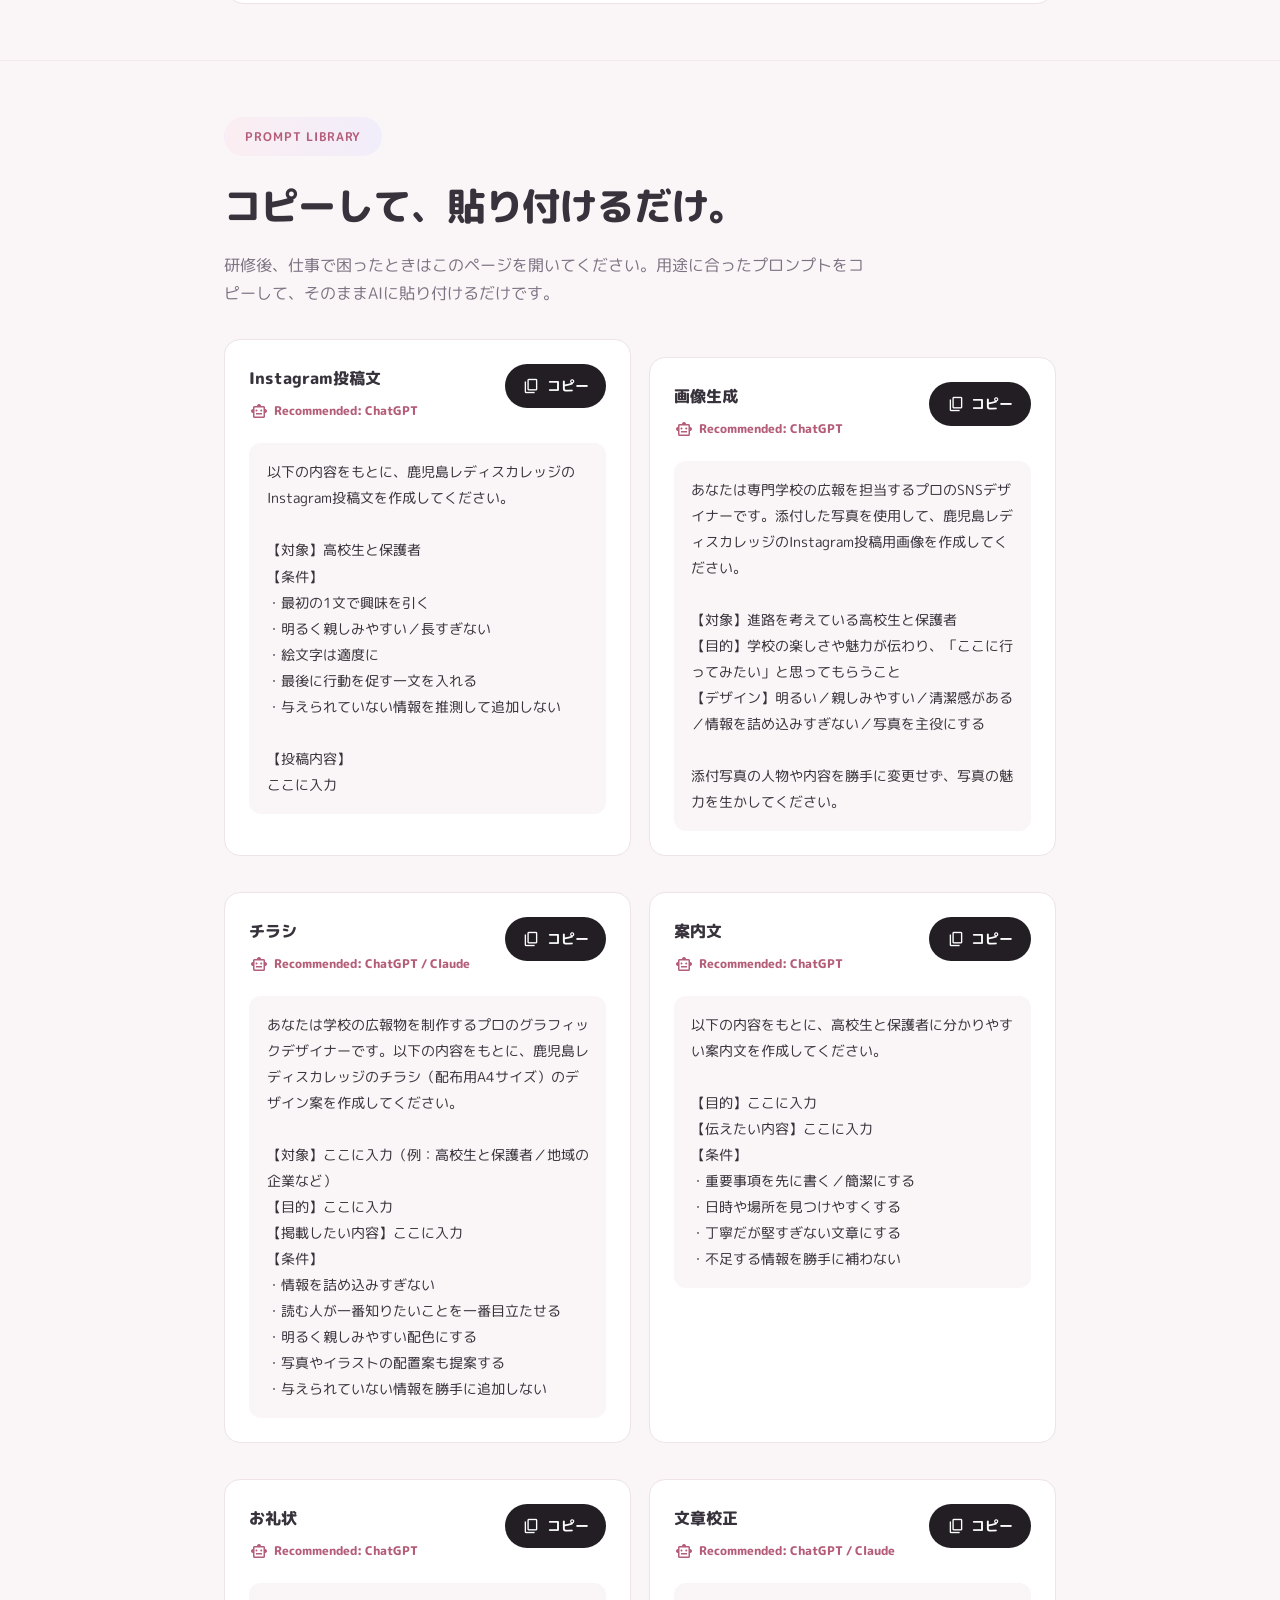
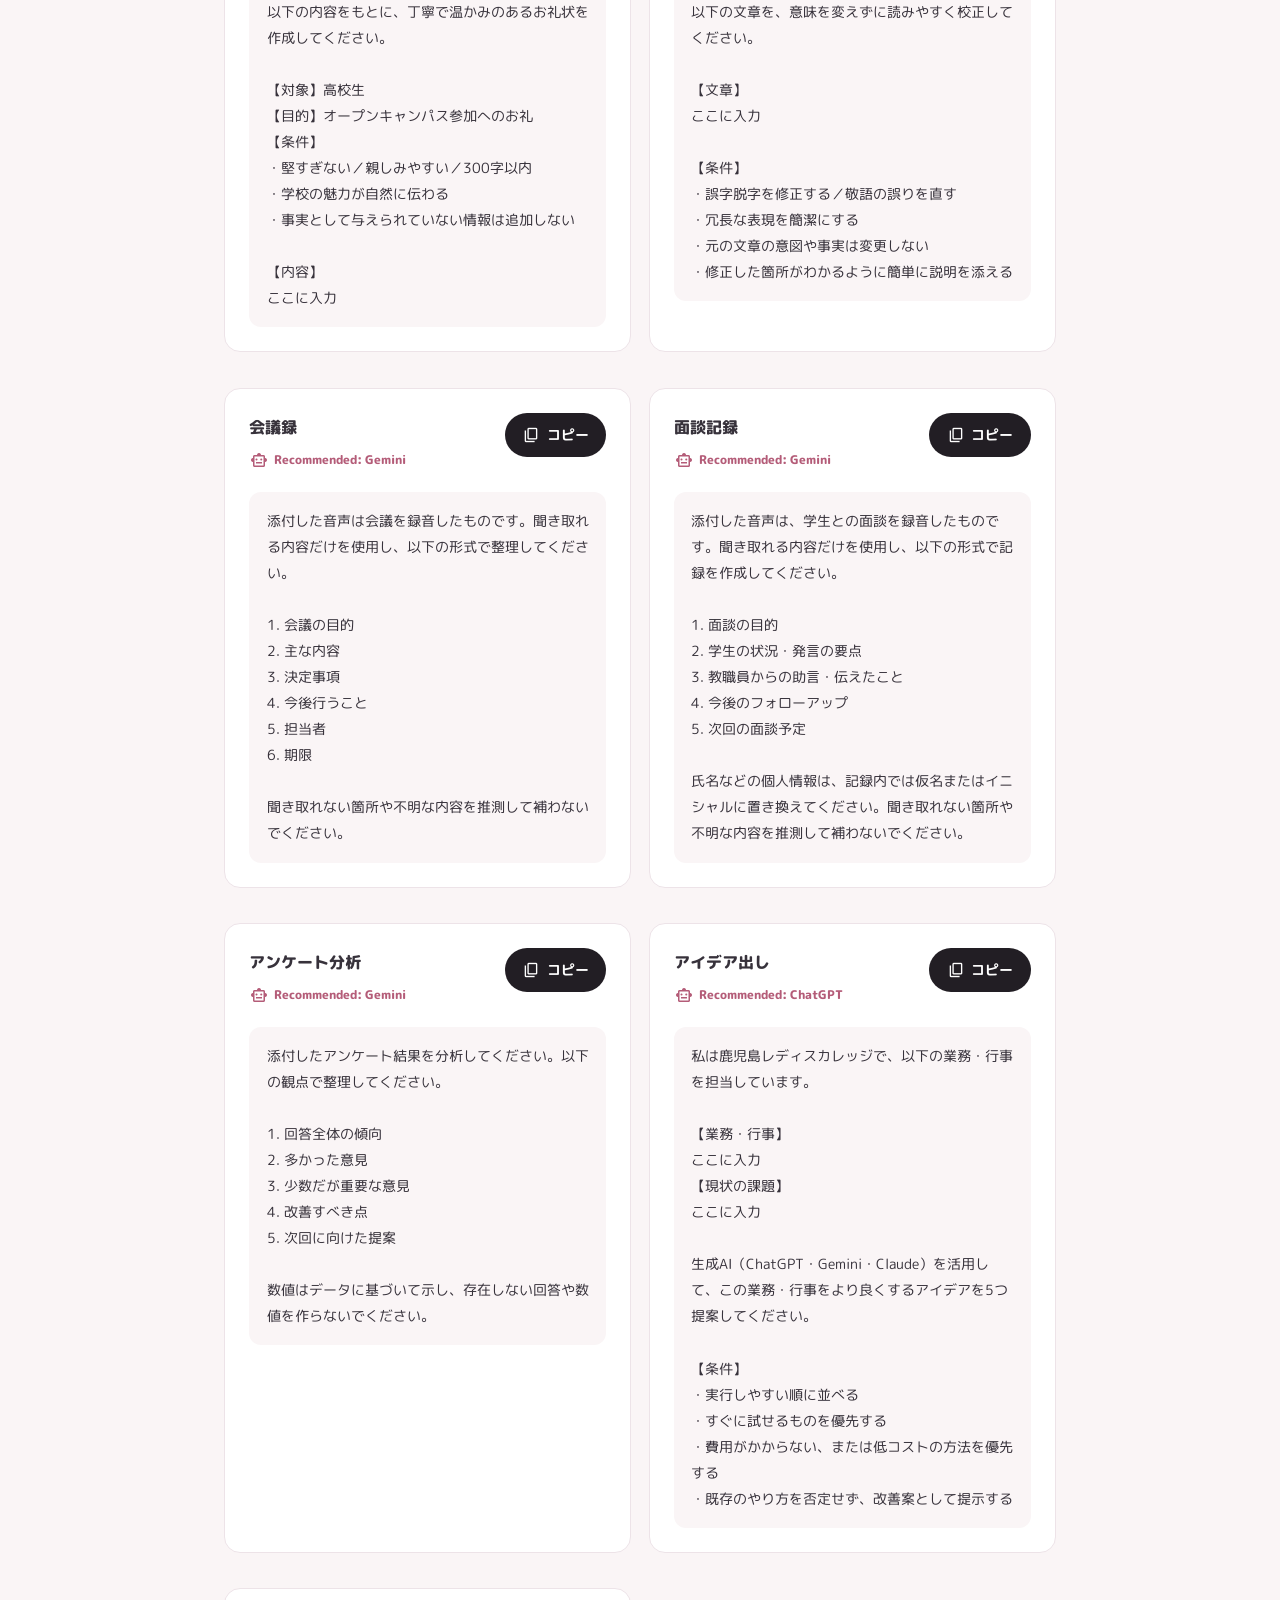
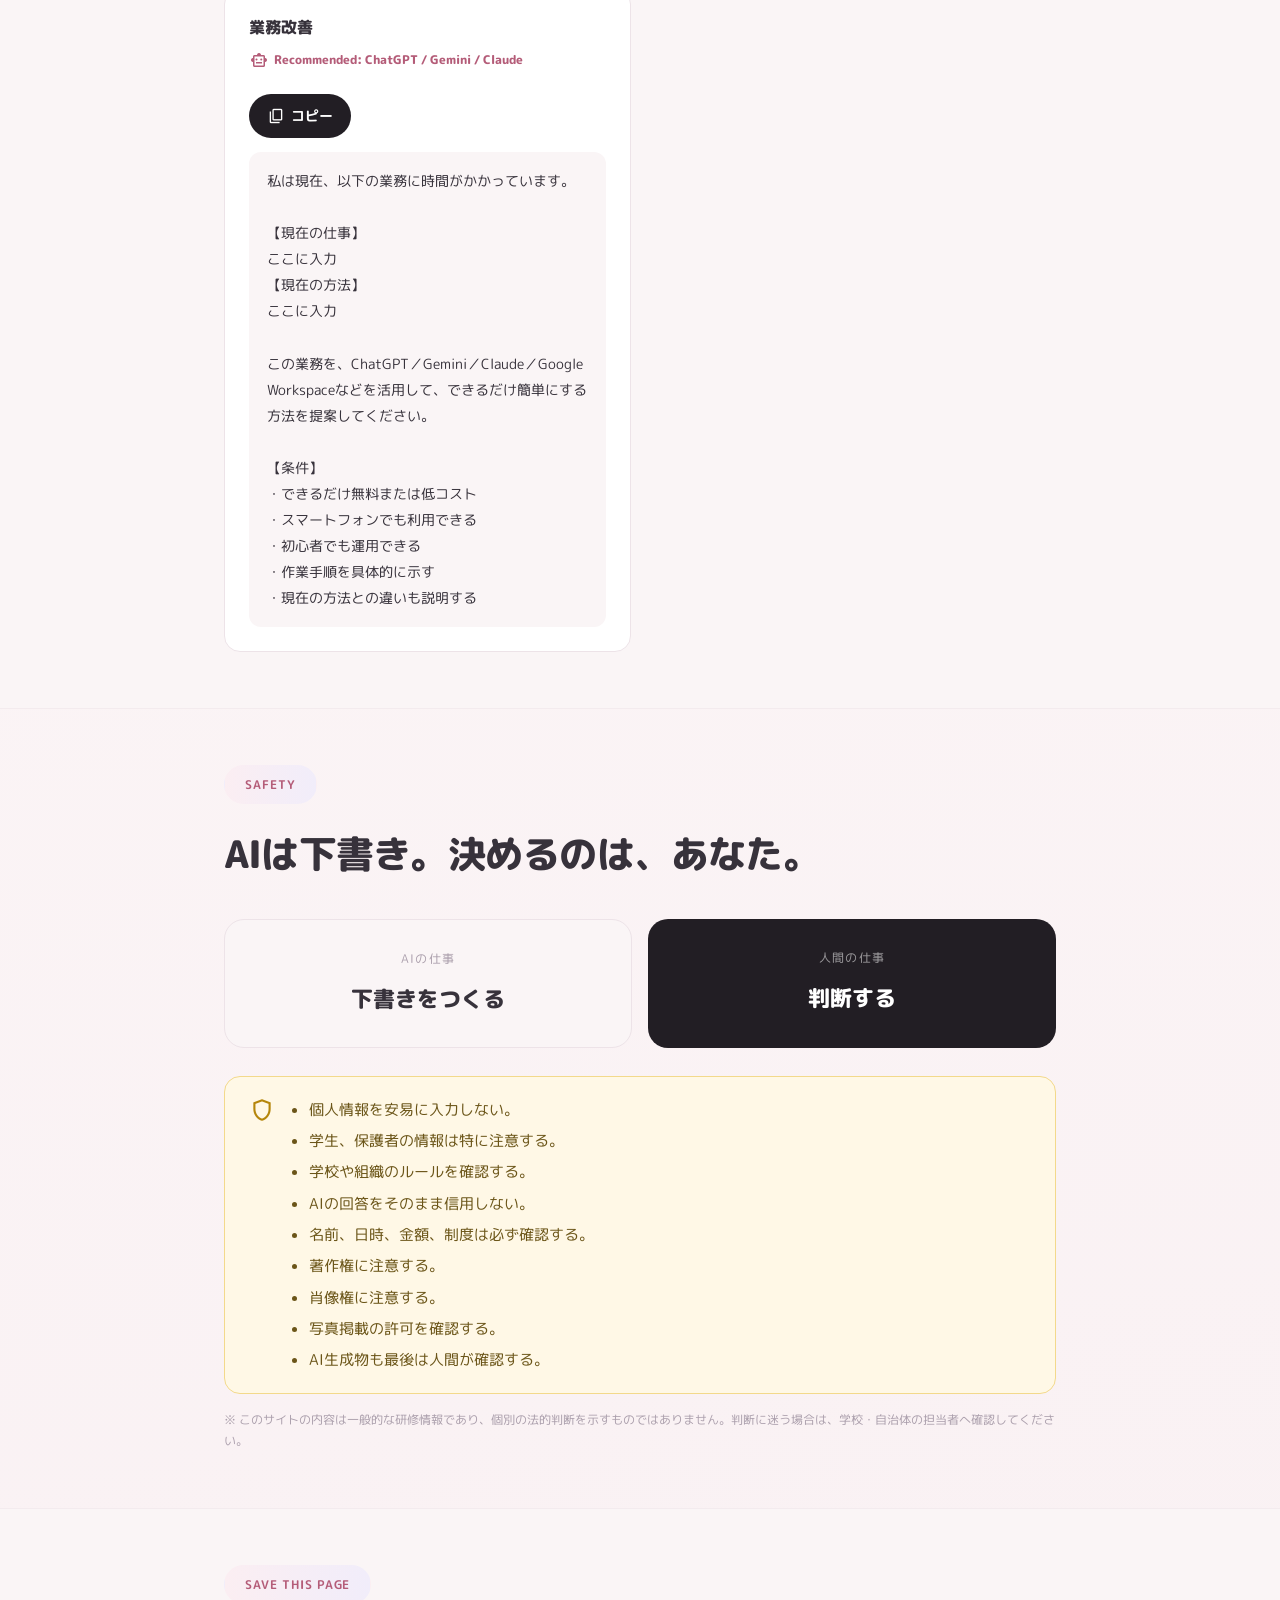
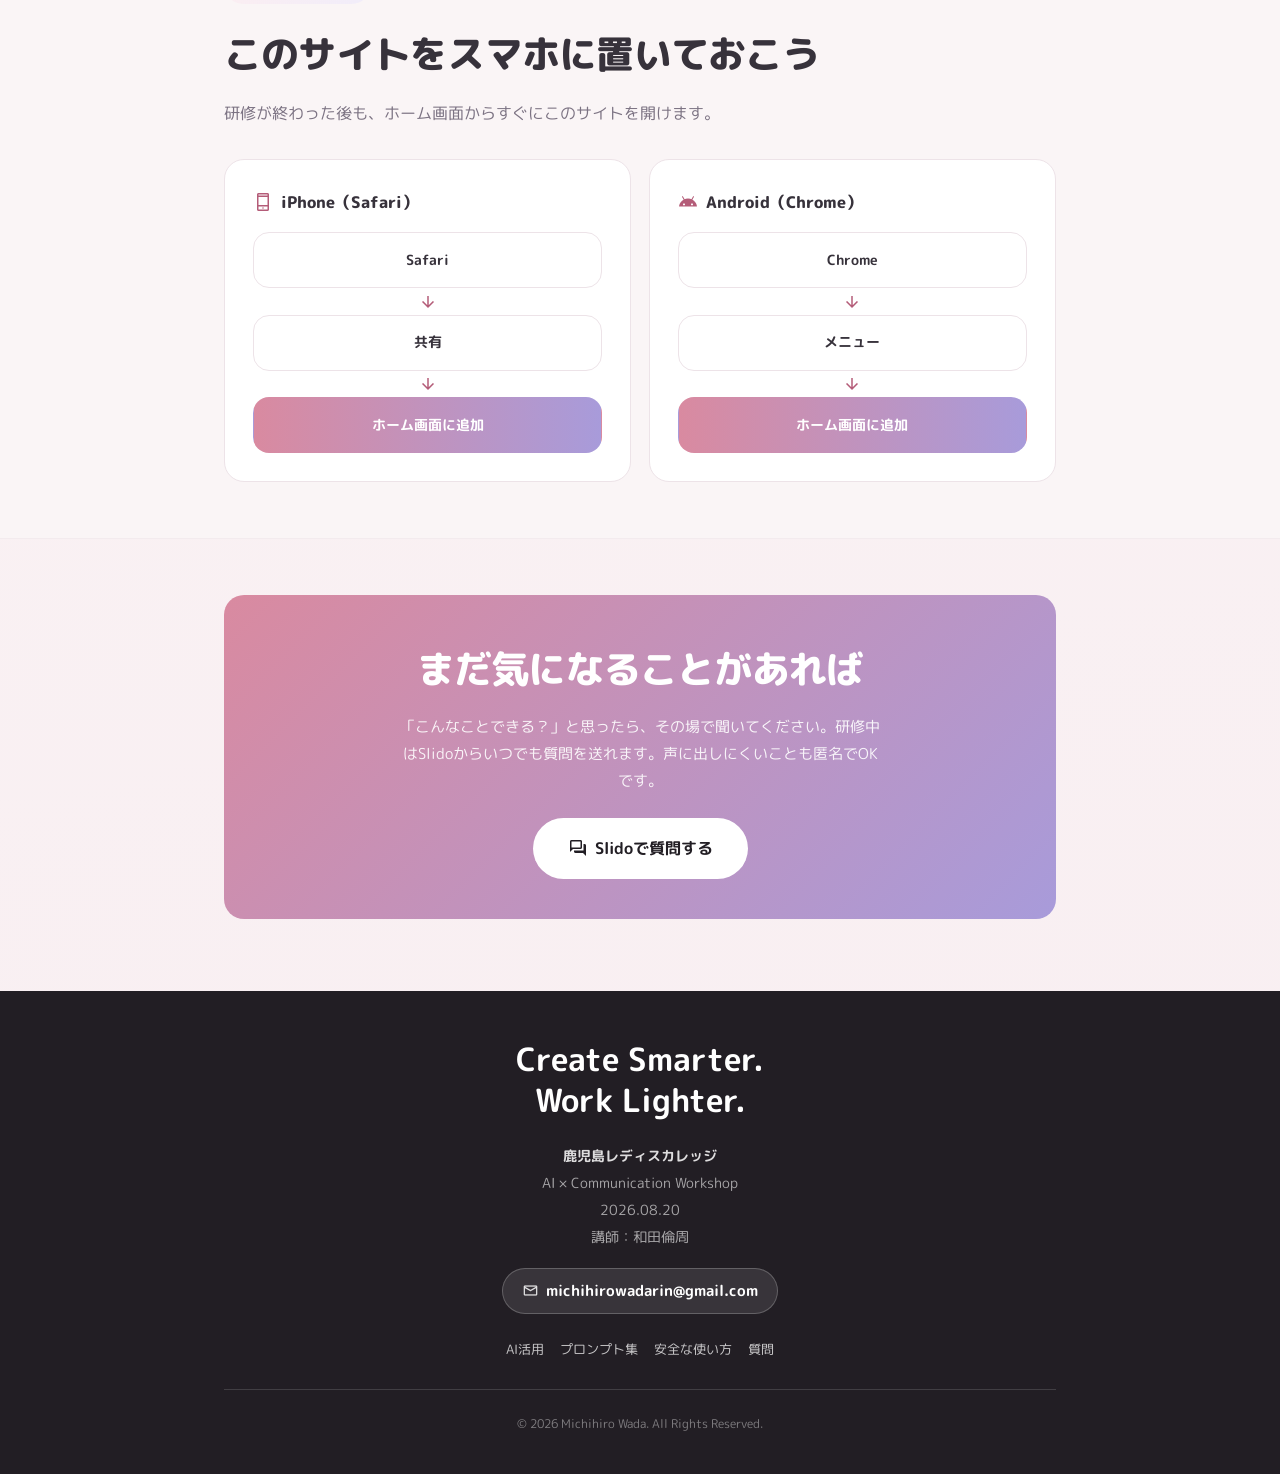
==== commit 4c3f7cad: "v22" ====
--- a/index.html
+++ b/index.html
@@ -146,7 +146,13 @@
 
             <!-- 資格バッジ：画像は assets/images/google-trainer-badge.png・canvassador-badge.png を差し替えてください（画像が無くても崩れません） -->
             <div class="badge-row">
-              <span class="grad-pill">Google for Education 認定イノベーター アカデミーMEL26参加<br>（2026/09/29-10/01 オーストラリア・メルボルン）</span>
+              <span class="honor-badge">
+                <span class="material-symbols-outlined" aria-hidden="true">public</span>
+                <span>
+                  <span class="honor-title">Google for Education 認定イノベーター アカデミーMEL26参加</span>
+                  <span class="honor-sub">2026/09/29-10/01 オーストラリア・メルボルン</span>
+                </span>
+              </span>
             </div>
             <div class="badge-row">
               <span class="grad-pill">Google for Education 認定トレーナー</span>
--- a/style.css
+++ b/style.css
@@ -762,22 +762,53 @@
 .achievement-row {
   display: flex;
   flex-wrap: wrap;
-  gap: 0.6rem;
-  margin: 0.75rem 0 1.1rem;
+  gap: 0.7rem;
+  margin: 1rem 0 1.3rem;
 }
 .achievement-badge {
   display: inline-flex;
   align-items: center;
-  gap: 0.4rem;
-  background: linear-gradient(90deg, #ffd9a0 0%, #f3b23c 100%);
+  gap: 0.45rem;
+  background: linear-gradient(90deg, #ffdfae 0%, #f5a623 55%, #f3b23c 100%);
   color: #4a3410;
   font-weight: 800;
-  font-size: 0.85rem;
-  padding: 0.55rem 1.1rem;
-  border-radius: var(--radius-full);
-  box-shadow: 0 6px 16px -8px rgba(230,150,20,0.55);
-}
-.achievement-badge .material-symbols-outlined { font-size: 18px; color: #8a5a06; }
+  font-size: 0.95rem;
+  letter-spacing: 0.01em;
+  padding: 0.75rem 1.4rem;
+  border-radius: var(--radius-full);
+  border: 1.5px solid #fff3da;
+  box-shadow: 0 10px 24px -8px rgba(217,130,10,0.65), 0 0 0 3px rgba(255,217,160,0.35);
+  animation: achievementPulse 2.6s ease-in-out infinite;
+}
+.achievement-badge .material-symbols-outlined { font-size: 21px; color: #8a5a06; }
+@keyframes achievementPulse {
+  0%, 100% { box-shadow: 0 10px 24px -8px rgba(217,130,10,0.65), 0 0 0 3px rgba(255,217,160,0.35); }
+  50% { box-shadow: 0 12px 28px -6px rgba(217,130,10,0.8), 0 0 0 6px rgba(255,217,160,0.2); }
+}
+@media (prefers-reduced-motion: reduce) {
+  .achievement-badge { animation: none; }
+}
+
+/* 講師の際立った実績（海外アカデミー参加など）を目立たせるバッジ */
+.honor-badge {
+  display: inline-flex;
+  align-items: center;
+  gap: 0.65rem;
+  background: linear-gradient(90deg, #ffdfae 0%, #f5a623 55%, #f3b23c 100%);
+  color: #4a3410;
+  padding: 0.8rem 1.4rem;
+  border-radius: var(--radius-md);
+  border: 1.5px solid #fff3da;
+  box-shadow: 0 10px 24px -8px rgba(217,130,10,0.65), 0 0 0 3px rgba(255,217,160,0.35);
+  animation: achievementPulse 2.6s ease-in-out infinite;
+  max-width: 100%;
+}
+.honor-badge .material-symbols-outlined { font-size: 22px; color: #8a5a06; flex-shrink: 0; }
+.honor-badge .honor-title { display: block; font-weight: 800; font-size: 0.92rem; line-height: 1.5; }
+.honor-badge .honor-sub { display: block; margin-top: 0.15rem; font-weight: 700; font-size: 0.78rem; color: #6b4a12; }
+@media (prefers-reduced-motion: reduce) {
+  .honor-badge { animation: none; }
+}
 .co-author-tag {
   display: inline-flex;
   align-items: center;
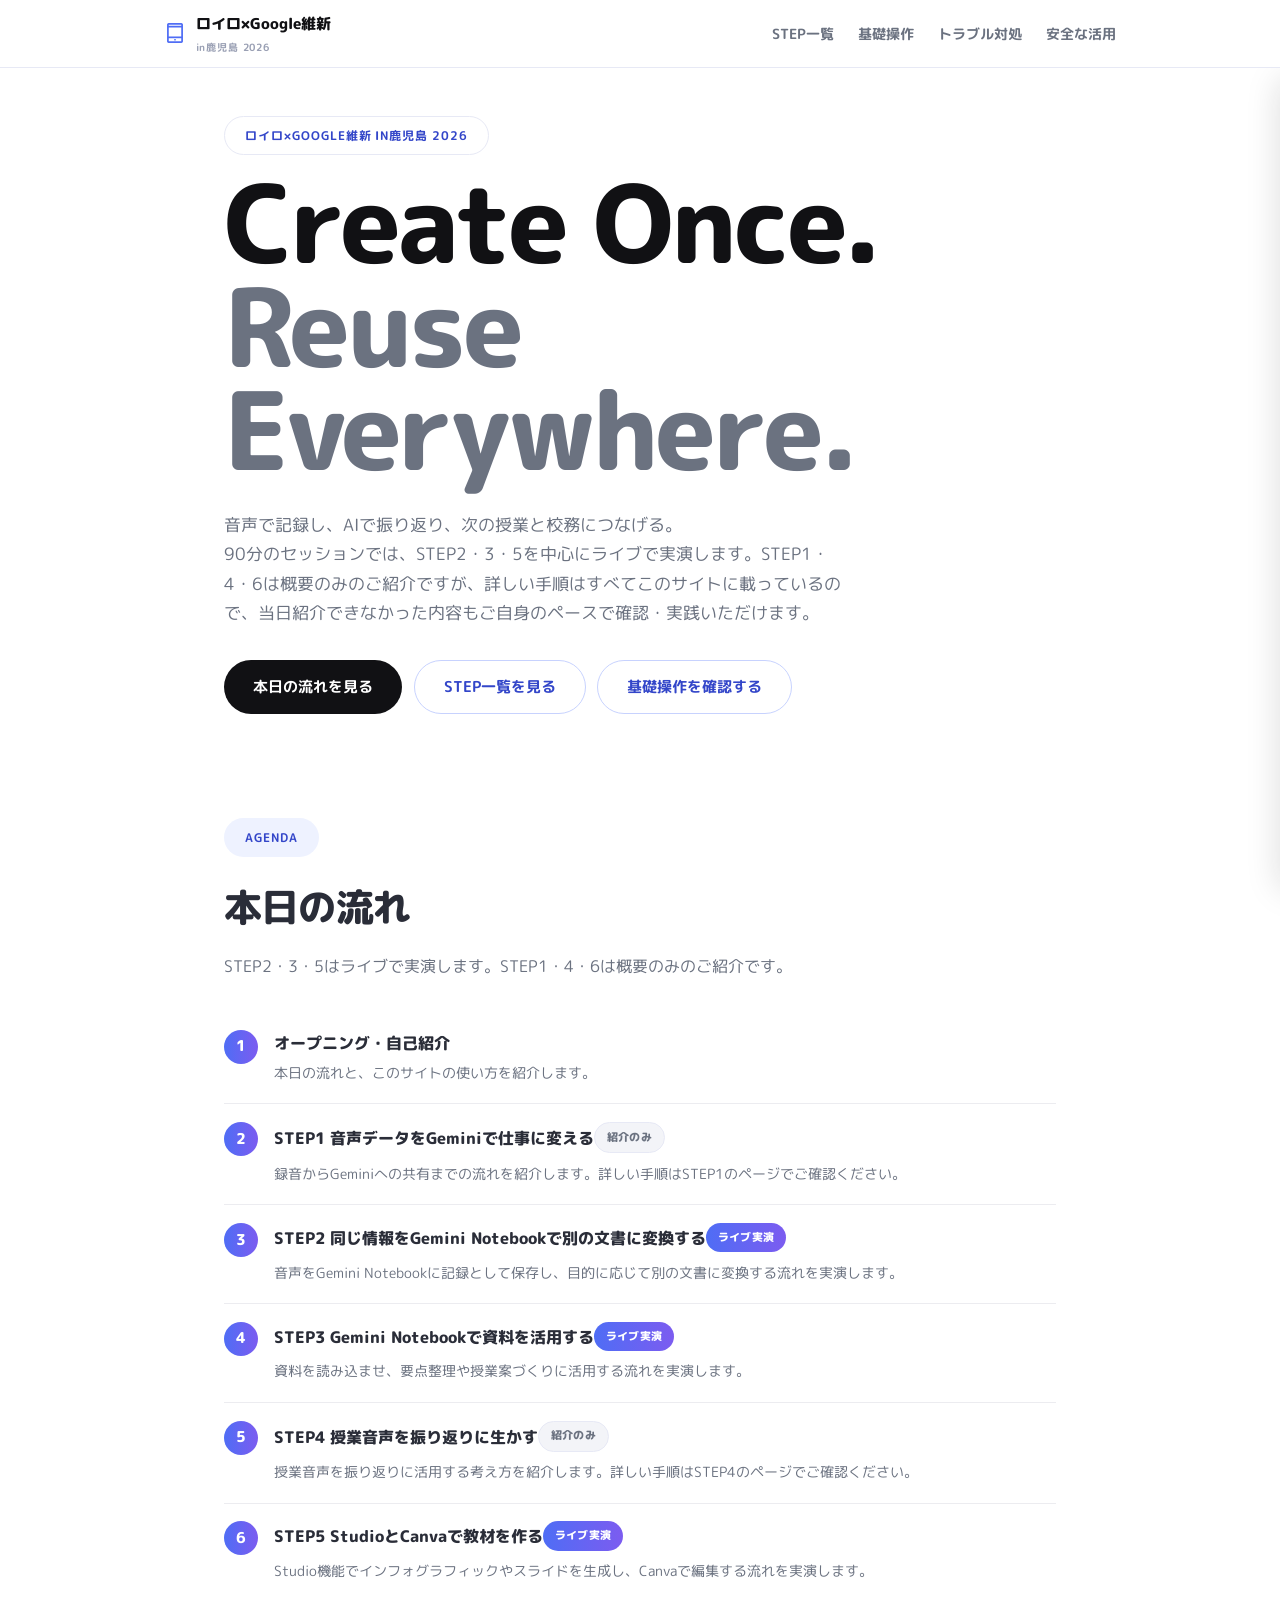
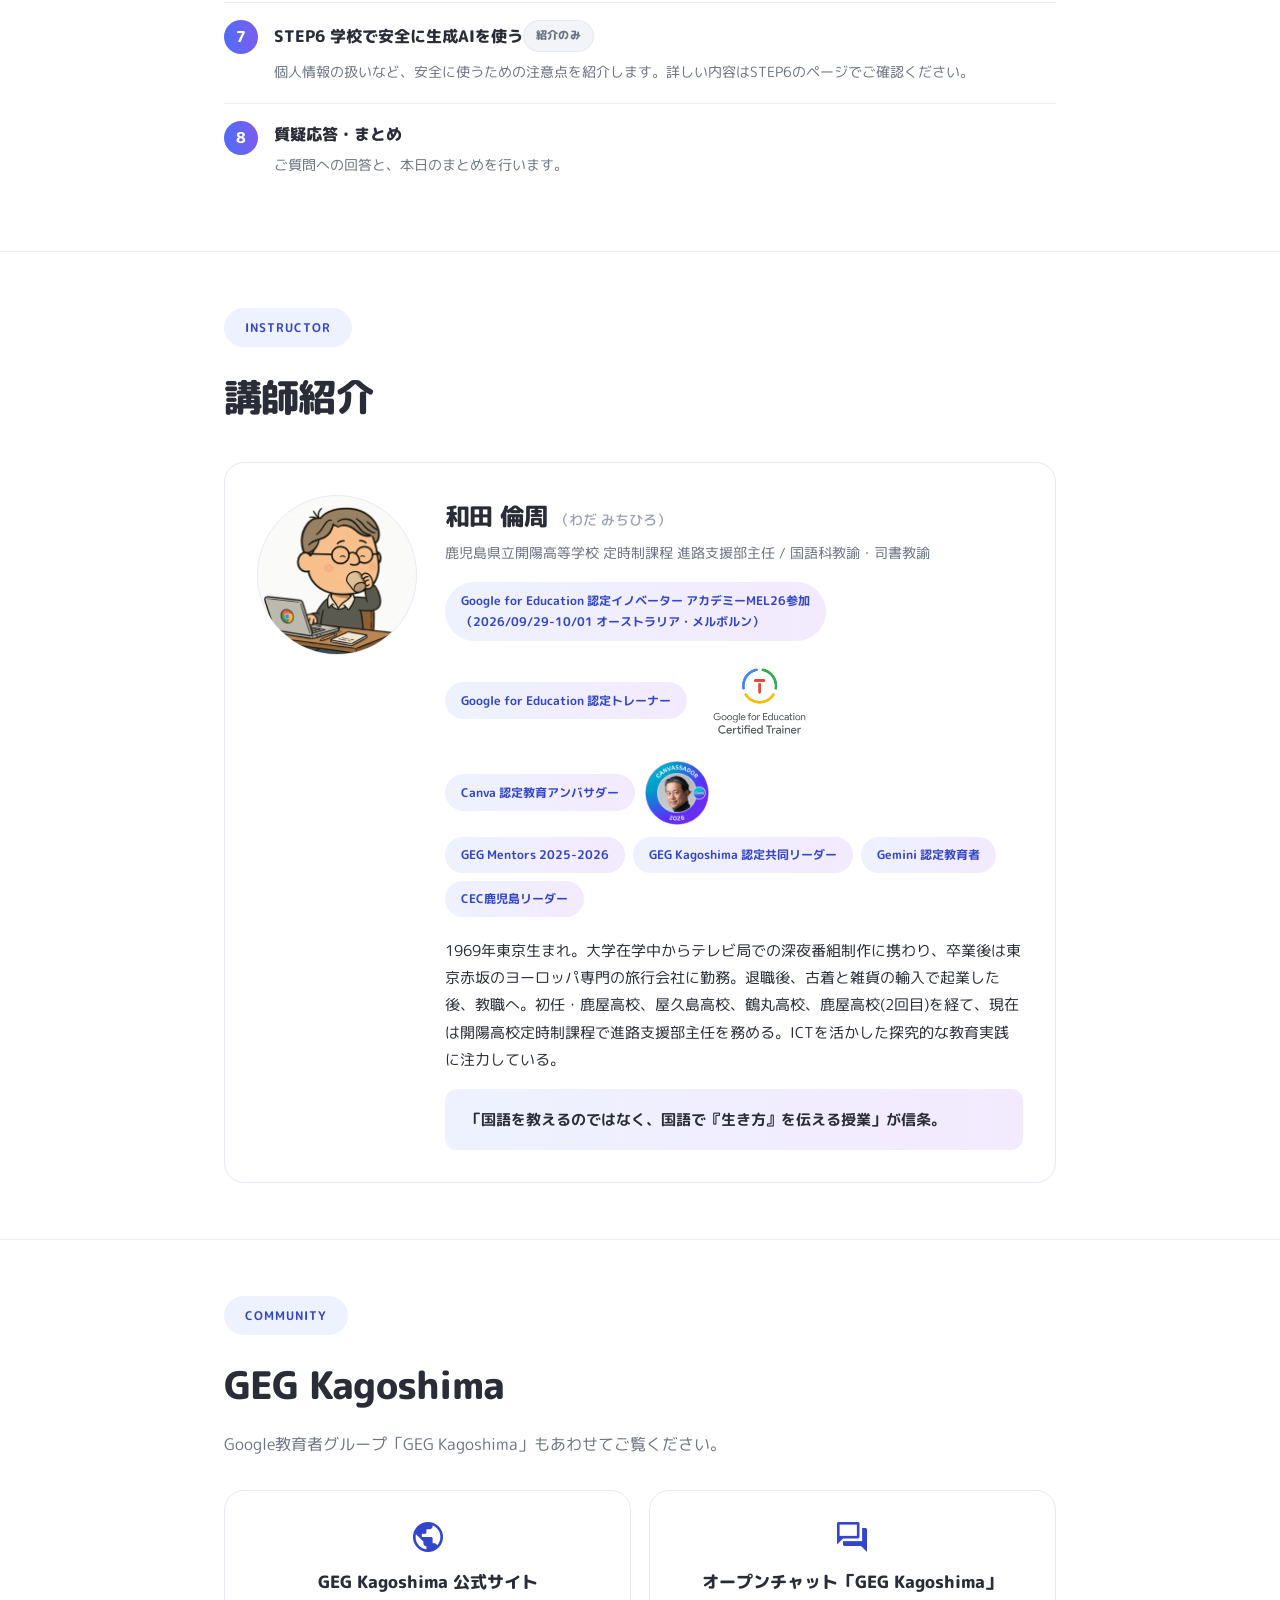
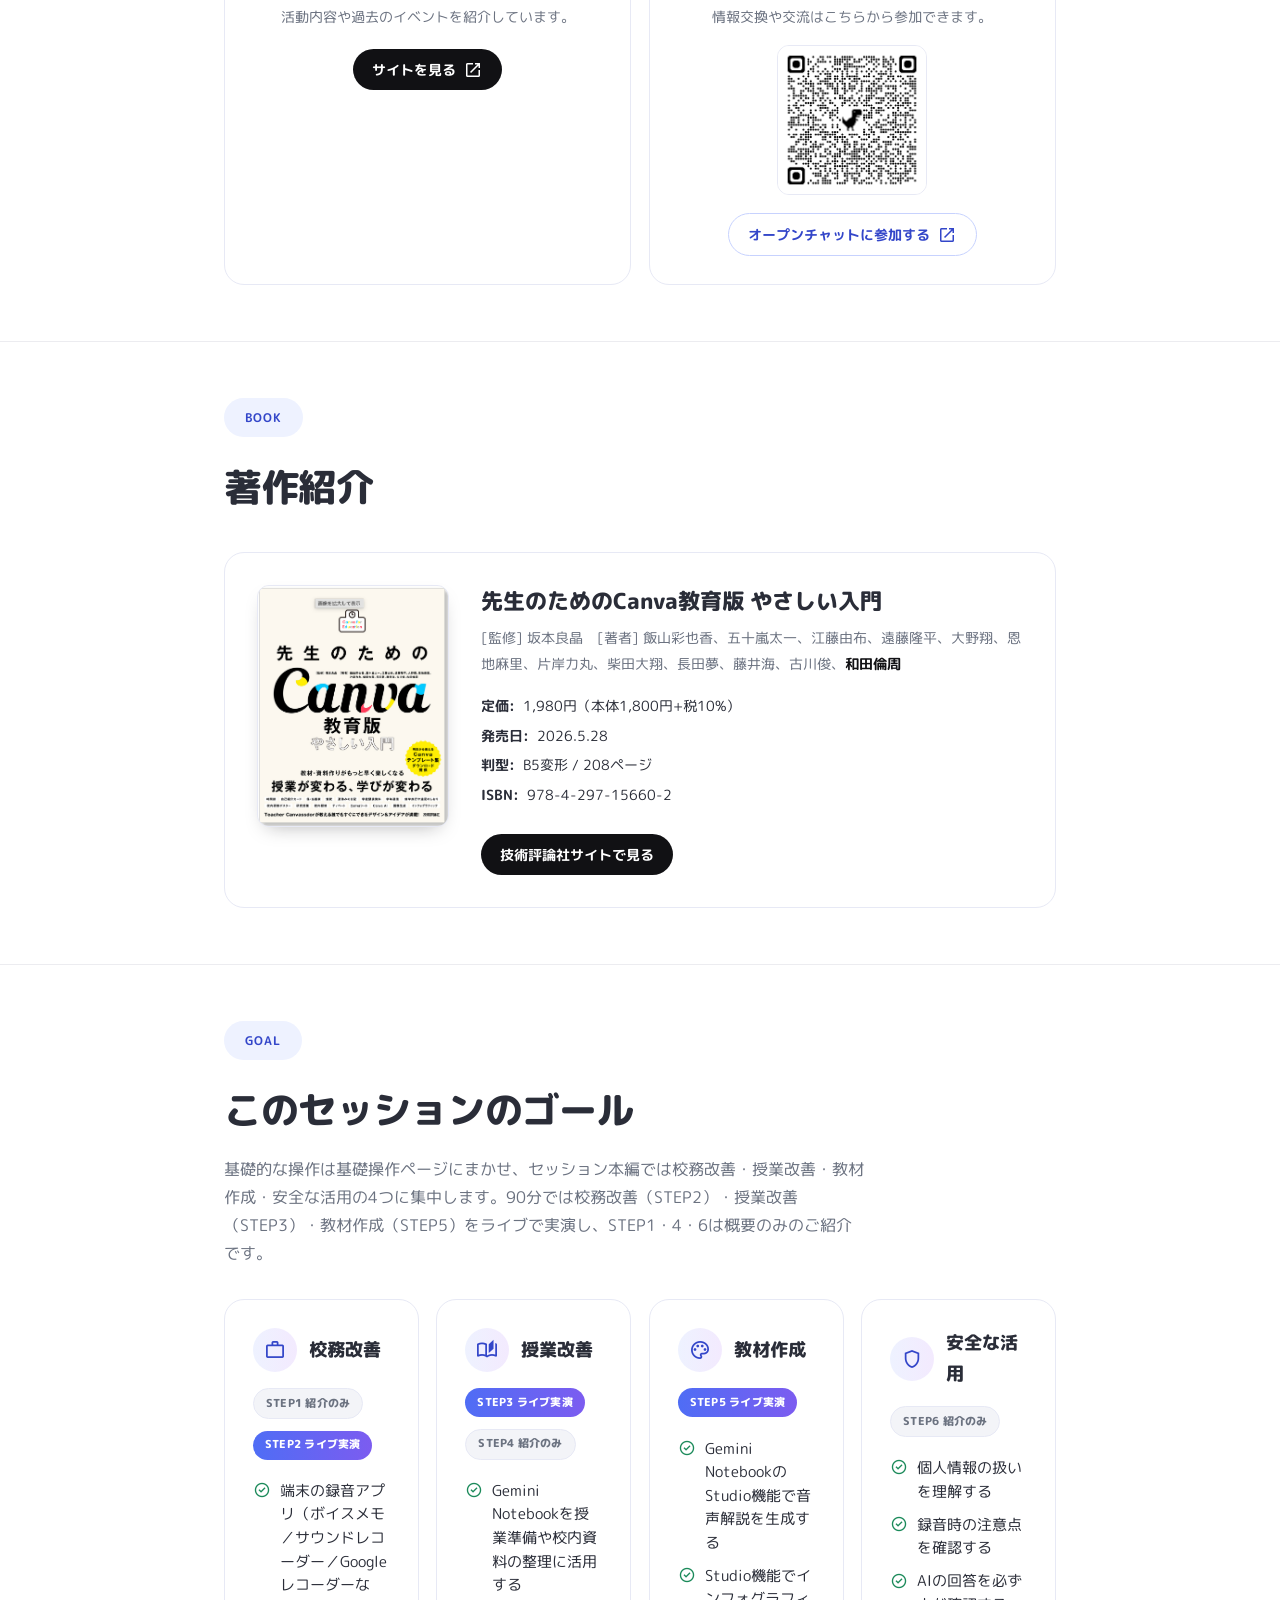
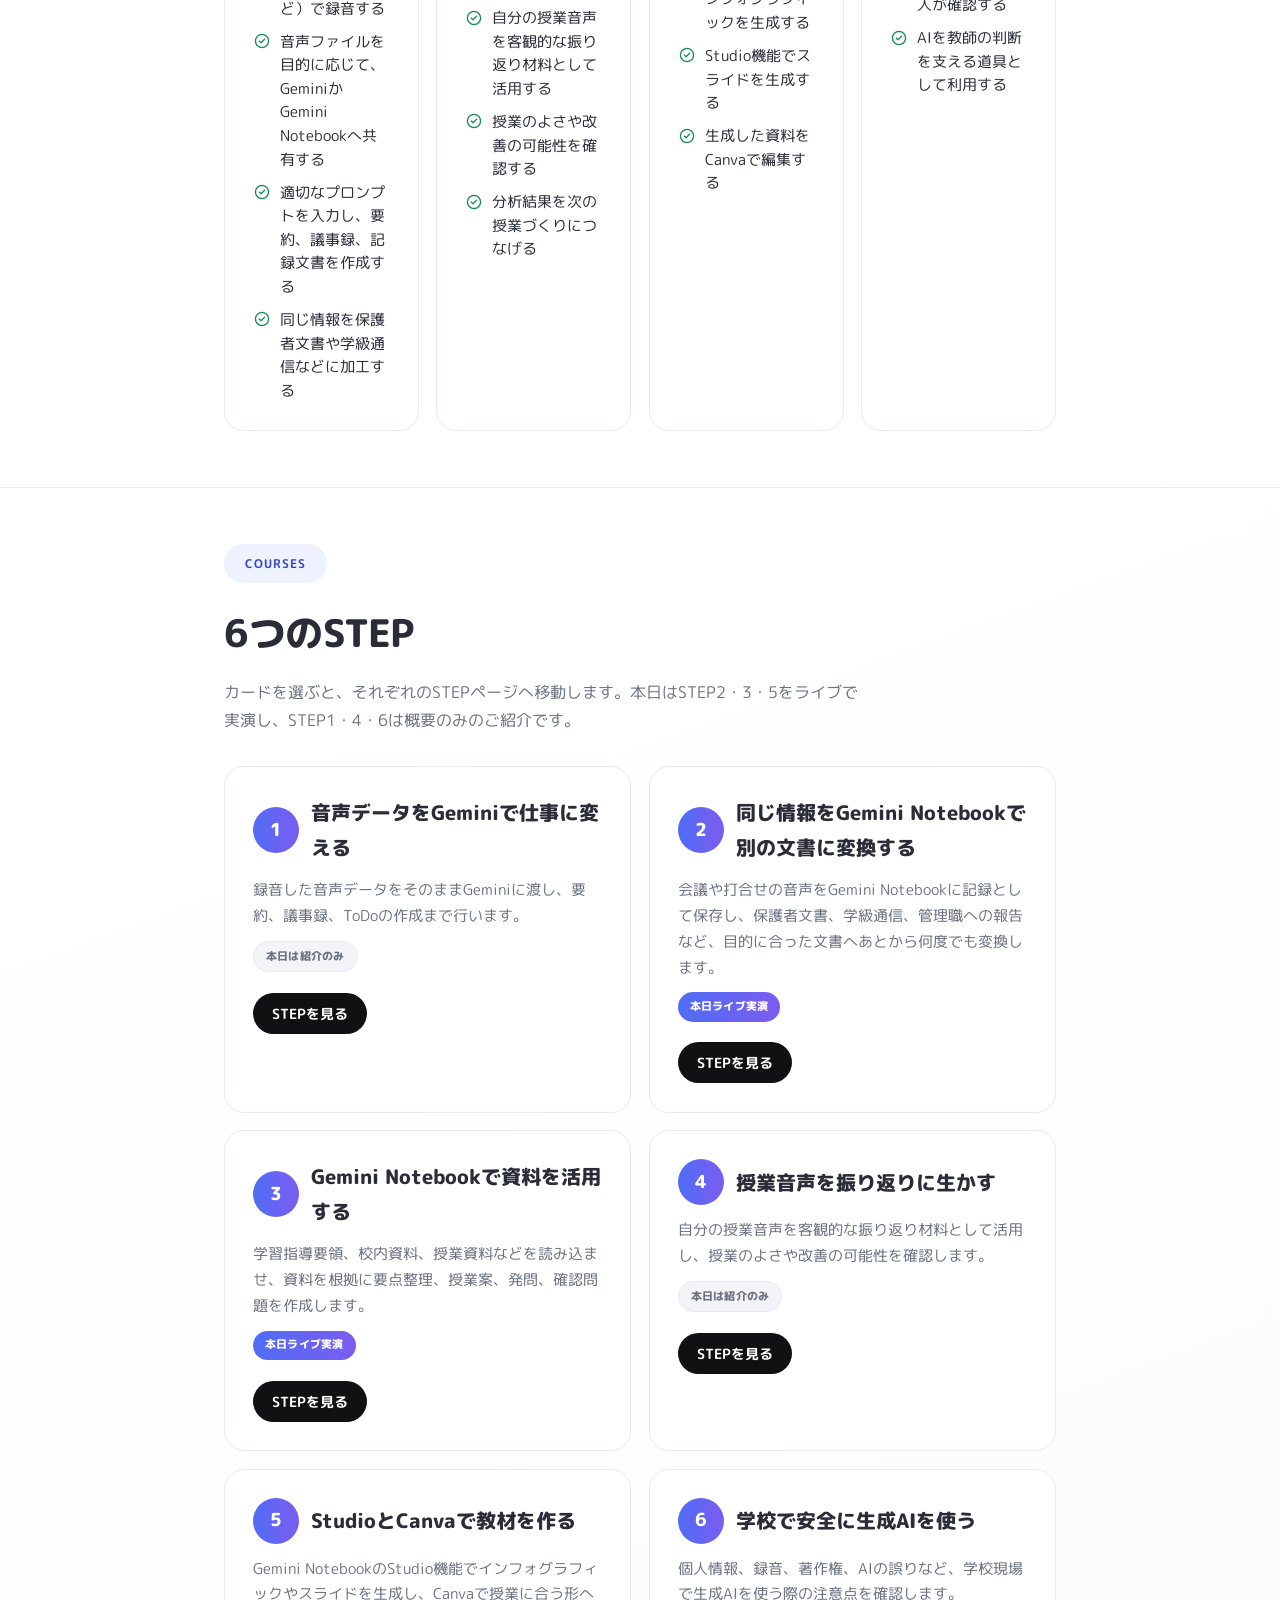
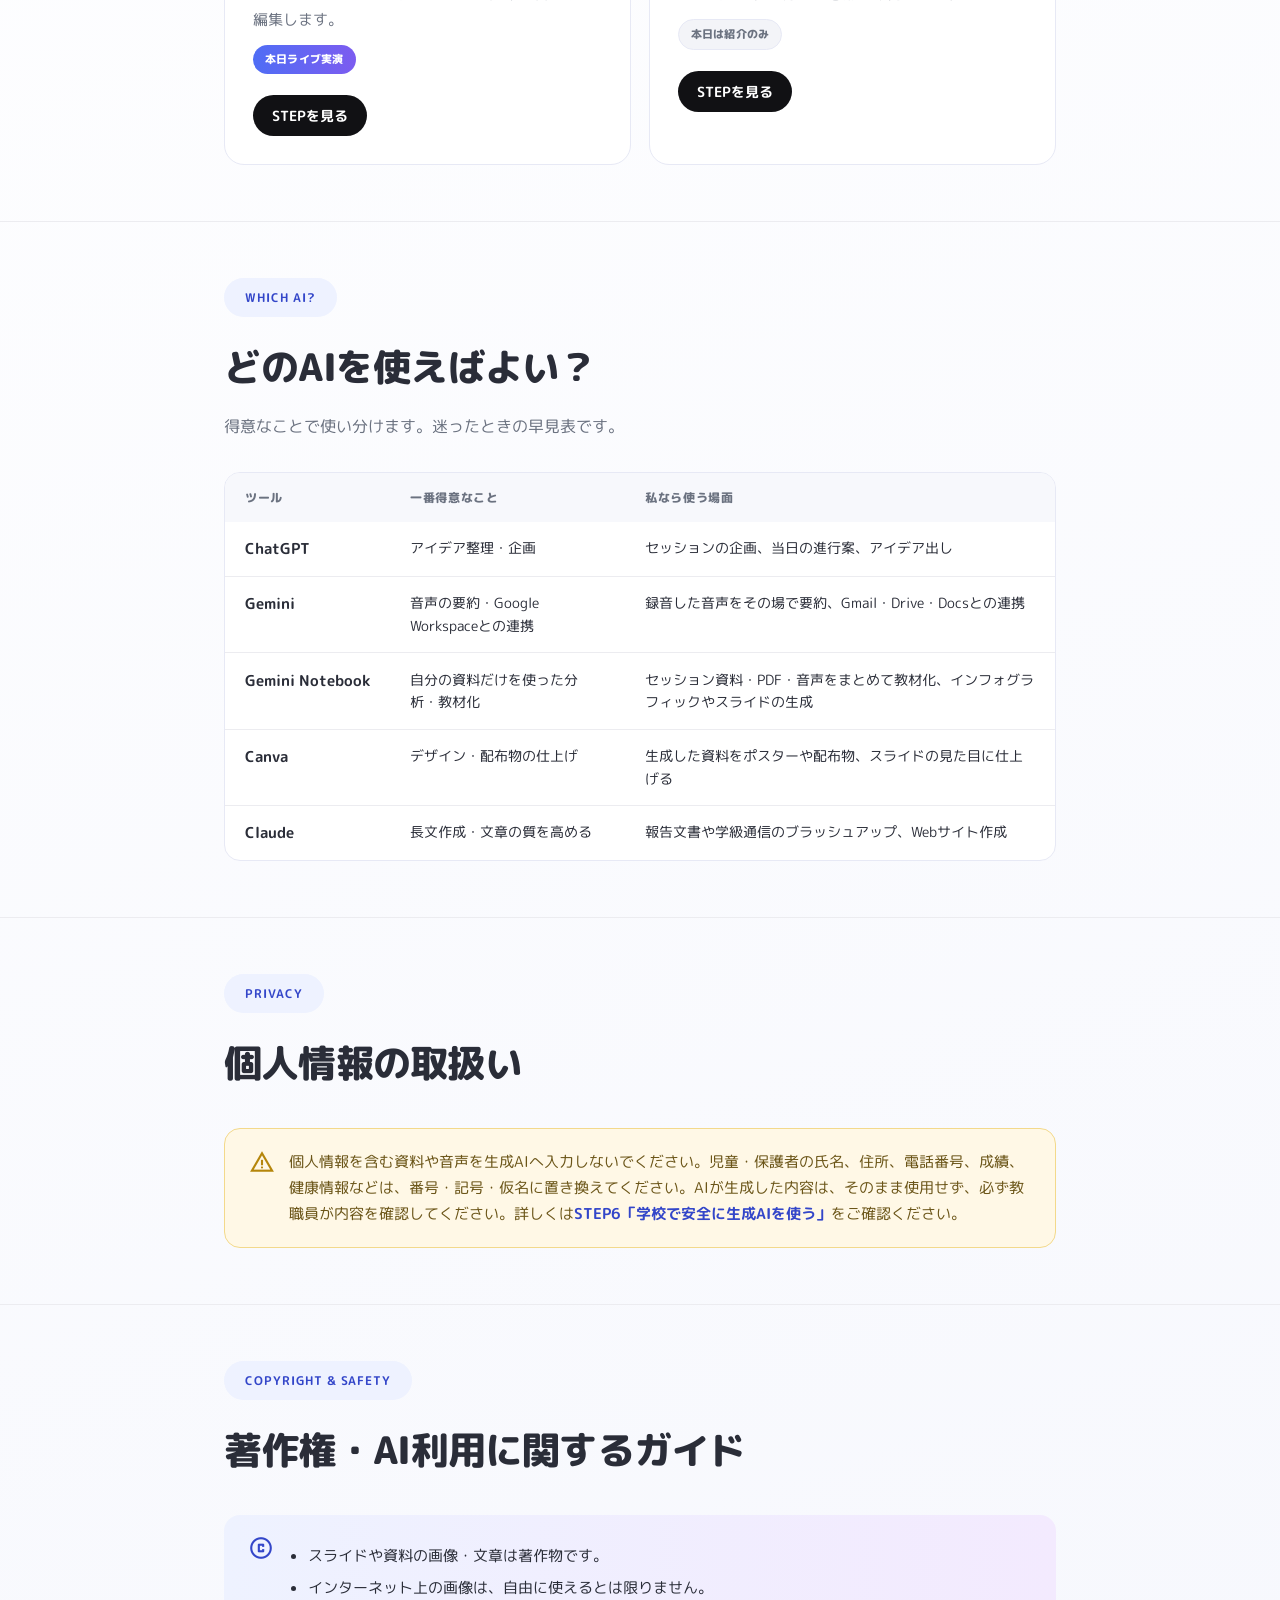
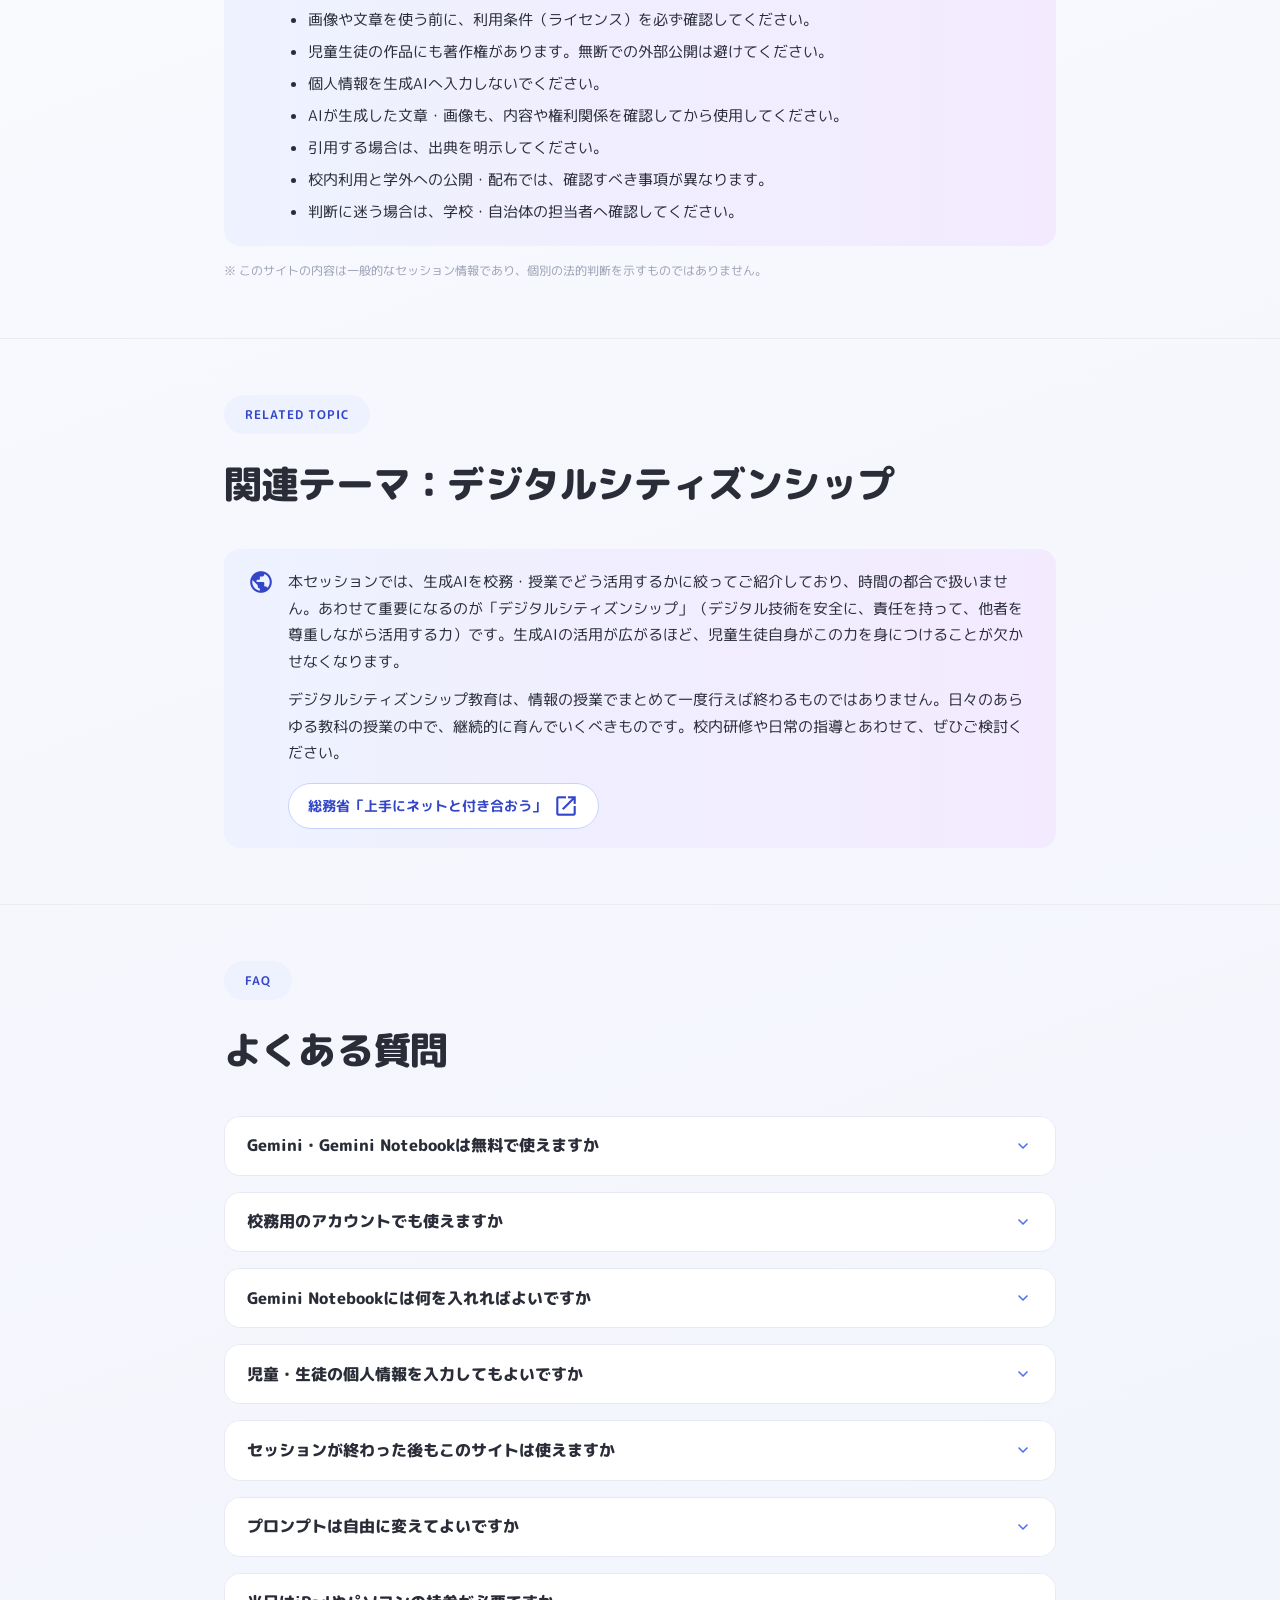
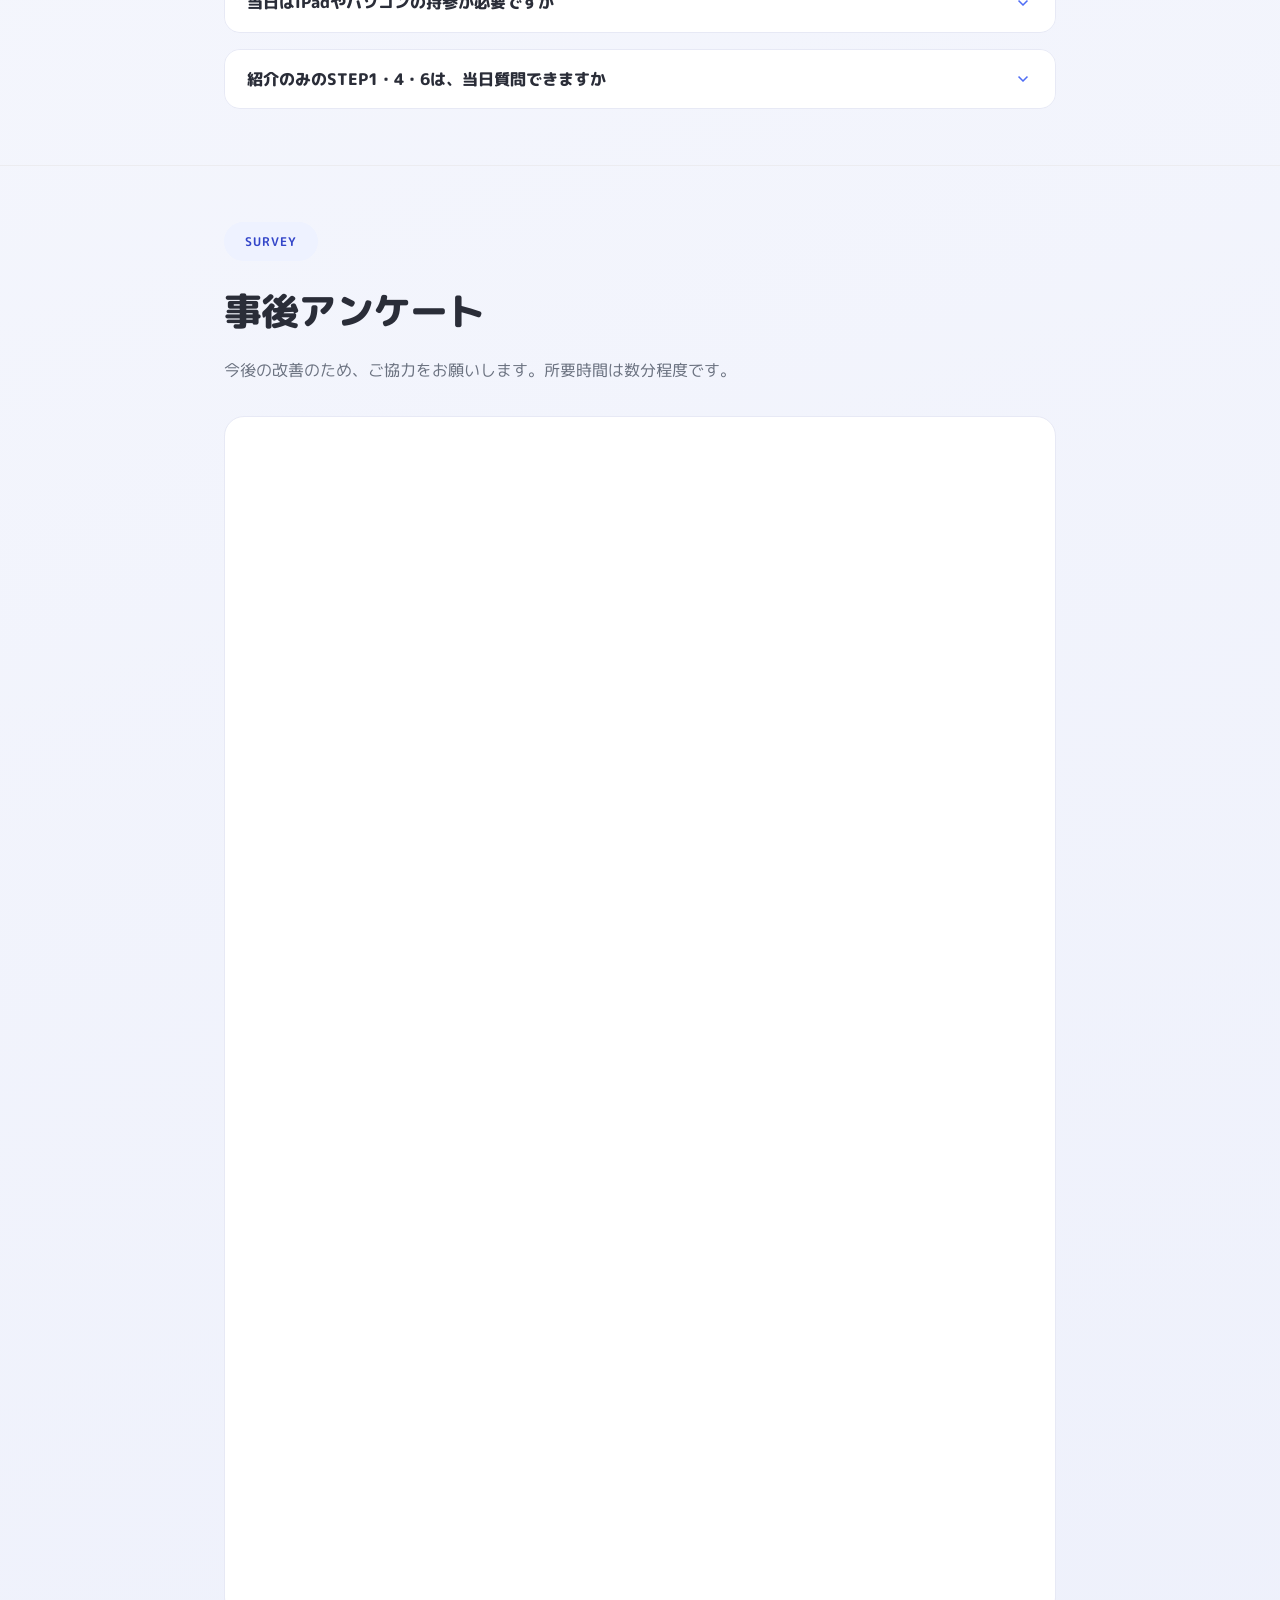
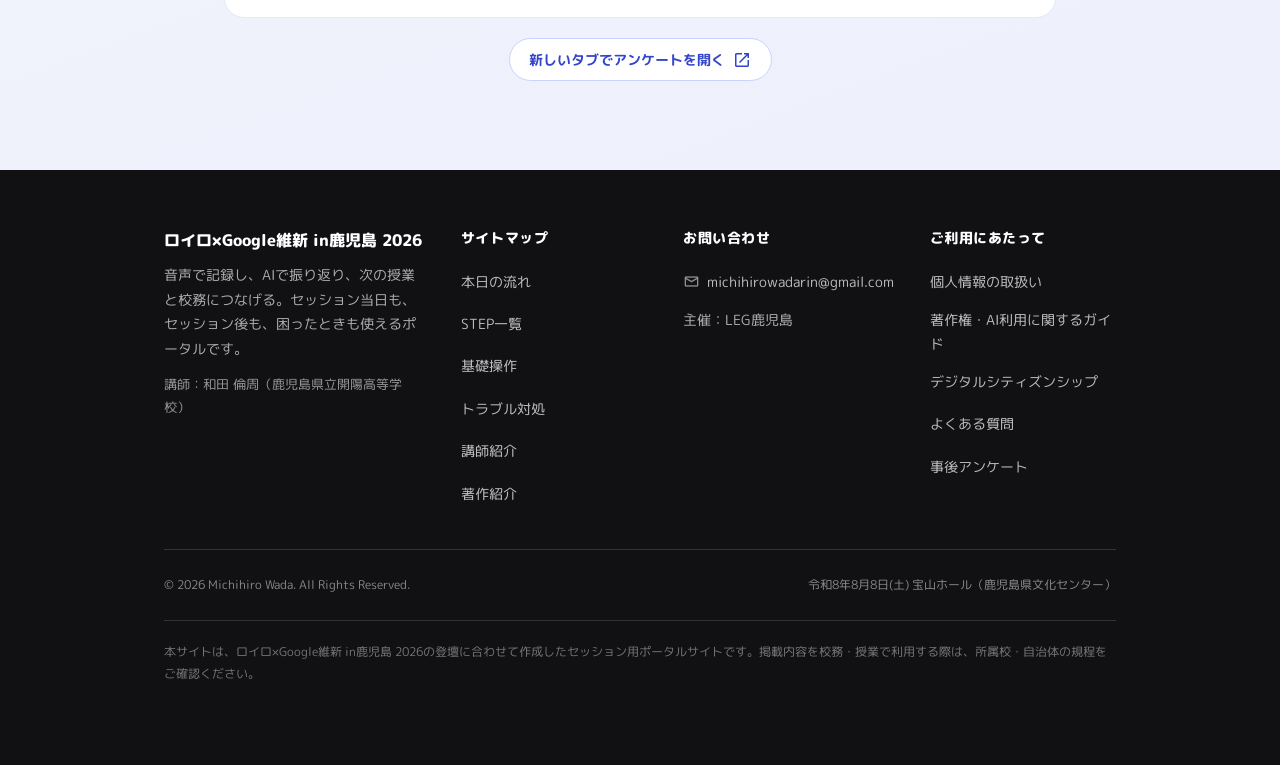
==== commit d71bf95f: "v40" ====
--- a/index.html
+++ b/index.html
@@ -3,19 +3,19 @@
 <head>
 <meta charset="UTF-8">
 <meta name="viewport" content="width=device-width, initial-scale=1.0, viewport-fit=cover">
-<title>Create Smarter. Work Lighter. | スマホ1台でできる！生成AI×広報デザイン実践講座（鹿児島レディスカレッジ）</title>
-<meta name="description" content="鹿児島レディスカレッジ職員研修「スマホ1台でできる！生成AI×広報デザイン実践講座」のポータルサイト。ChatGPT・Gemini・Claudeを使い分けながら、Instagram広報・文章作成・会議記録・アンケート分析など、日常業務をもっと速く、もっと簡単にするためのプロンプト集です。">
-<meta name="training-date" content="2026年8月20日 鹿児島レディスカレッジ職員研修（講師：和田倫周）">
+<title>ロイロ×Google維新 in鹿児島 2026 | 音声で記録し、AIで振り返り、次の授業と校務につなげる</title>
+<meta name="description" content="ロイロ×Google維新 in鹿児島 2026　〜ロイロとGoogleで紡ぎ逢い〜のイベントポータル。iPhone・iPad・Windows機・Google Pixelなど、お使いの端末とGemini・Gemini Notebook・Canvaを、当日から明日の校務・授業まで活用するための実践サイトです。">
+<!-- 開催日・イベント名：ここを差し替え -->
+<meta name="training-date" content="令和8年8月8日(土)10:00〜16:30 ロイロ×Google維新 in鹿児島 2026（宝山ホール／主催：LEG鹿児島）">
 <link rel="preconnect" href="https://fonts.googleapis.com">
-<link rel="preconnect" href="https://fonts.gstatic.com" crossorigin>
 <link href="https://fonts.googleapis.com/css2?family=M+PLUS+Rounded+1c:wght@400;500;700;800&family=Material+Symbols+Outlined" rel="stylesheet">
-<link rel="stylesheet" href="style.css">
+<link rel="stylesheet" href="assets/css/style.css">
 </head>
 <body>
 
-  <!-- ===== オープニング演出（sessionStorageで1回だけ表示） ===== -->
+  <!-- ===== オープニング演出（トップページのみ／sessionStorageで1回だけ表示） ===== -->
   <div id="splash" class="splash-overlay" role="dialog" aria-label="オープニング">
-    <p class="splash-text">Create Smarter.<br>Work Lighter.<span class="splash-sub">スマホ1台でできる！生成AI×広報デザイン実践講座</span></p>
+    <p class="splash-text">ロイロ×Google維新 in鹿児島 2026<span class="splash-sub">音声 × Gemini × Gemini Notebook × Canva</span></p>
   </div>
 
   <!-- コピー完了などを通知するライブリージョン（視覚的には非表示） -->
@@ -24,20 +24,15 @@
   <!-- ===== 固定ヘッダー ===== -->
   <header class="site-header">
     <div class="wrap">
-      <a href="#top" class="site-logo">
-        <span class="logo-icon"><span class="material-symbols-outlined" aria-hidden="true">auto_awesome</span></span>
-        <span>生成AI×広報デザイン実践講座<span class="sub">鹿児島レディスカレッジ 2026.08.20</span></span>
+      <a href="index.html" class="site-logo">
+        <span class="material-symbols-outlined" aria-hidden="true">tablet_mac</span>
+        <span>ロイロ×Google維新<span class="sub">in鹿児島 2026</span></span>
       </a>
       <nav class="header-nav" aria-label="メインメニュー">
-        <a href="#top">ホーム</a>
-        <a href="courses/01-ai-guide.html">AI活用</a>
-        <a href="courses/02-instagram.html">Instagram活用</a>
-        <a href="courses/03-writing.html">文章作成</a>
-        <a href="courses/04-workflow.html">業務効率化</a>
-        <a href="courses/05-improve.html">自分の仕事を改善</a>
-        <a href="#prompts">プロンプト集</a>
-        <a href="#safety">安全な使い方</a>
-        <a href="#question">質問</a>
+        <a href="index.html#courses">STEP一覧</a>
+        <a href="guides/basic-operation.html">基礎操作</a>
+        <a href="guides/troubleshooting.html">トラブル対処</a>
+        <a href="courses/06-safety.html">安全な活用</a>
       </nav>
       <button type="button" id="menuBtn" class="menu-btn" aria-expanded="false" aria-controls="mobileNav" aria-label="メニューを開く">
         <span class="material-symbols-outlined" aria-hidden="true">menu</span>
@@ -52,75 +47,76 @@
         <span class="material-symbols-outlined" aria-hidden="true">close</span>
       </button>
     </div>
-    <a href="#top"><span class="material-symbols-outlined" aria-hidden="true">home</span>ホーム</a>
-    <a href="#goal"><span class="material-symbols-outlined" aria-hidden="true">flag</span>今日のゴール</a>
-    <a href="#voices"><span class="material-symbols-outlined" aria-hidden="true">forum</span>皆さんの声</a>
-    <a href="#instructor"><span class="material-symbols-outlined" aria-hidden="true">person</span>講師紹介</a>
-    <a href="#book"><span class="material-symbols-outlined" aria-hidden="true">menu_book</span>著作紹介</a>
-    <a href="#agenda"><span class="material-symbols-outlined" aria-hidden="true">schedule</span>本日の流れ</a>
-    <a href="courses/01-ai-guide.html"><span class="material-symbols-outlined" aria-hidden="true">smart_toy</span>AI活用</a>
-    <a href="courses/02-instagram.html"><span class="material-symbols-outlined" aria-hidden="true">photo_camera</span>Instagram活用</a>
-    <a href="courses/03-writing.html"><span class="material-symbols-outlined" aria-hidden="true">edit_note</span>文章作成</a>
-    <a href="courses/04-workflow.html"><span class="material-symbols-outlined" aria-hidden="true">groups</span>業務効率化</a>
-    <a href="courses/05-improve.html"><span class="material-symbols-outlined" aria-hidden="true">trending_up</span>自分の仕事を改善</a>
-    <a href="#prompts"><span class="material-symbols-outlined" aria-hidden="true">content_copy</span>プロンプト集</a>
-    <a href="#safety"><span class="material-symbols-outlined" aria-hidden="true">shield</span>安全な使い方</a>
-    <a href="#home-screen"><span class="material-symbols-outlined" aria-hidden="true">add_to_home_screen</span>ホーム画面に追加</a>
-    <a href="#question"><span class="material-symbols-outlined" aria-hidden="true">help</span>質問</a>
+    <a href="index.html"><span class="material-symbols-outlined" aria-hidden="true">home</span>トップ</a>
+    <a href="index.html#agenda"><span class="material-symbols-outlined" aria-hidden="true">schedule</span>本日の流れ</a>
+    <a href="index.html#courses"><span class="material-symbols-outlined" aria-hidden="true">school</span>STEP一覧</a>
+    <a href="index.html#instructor"><span class="material-symbols-outlined" aria-hidden="true">person</span>講師紹介</a>
+    <a href="index.html#book"><span class="material-symbols-outlined" aria-hidden="true">menu_book</span>著作紹介</a>
+    <a href="guides/basic-operation.html"><span class="material-symbols-outlined" aria-hidden="true">play_circle</span>基礎操作を確認する</a>
+    <a href="guides/troubleshooting.html"><span class="material-symbols-outlined" aria-hidden="true">build</span>トラブル対処</a>
+    <a href="index.html#which-ai"><span class="material-symbols-outlined" aria-hidden="true">smart_toy</span>どのAIを使う？</a>
+    <a href="index.html#copyright"><span class="material-symbols-outlined" aria-hidden="true">copyright</span>著作権・AIガイド</a>
+    <a href="index.html#digital-citizenship"><span class="material-symbols-outlined" aria-hidden="true">public</span>デジタルシティズンシップ</a>
+    <a href="index.html#faq"><span class="material-symbols-outlined" aria-hidden="true">quiz</span>よくある質問</a>
+    <a href="index.html#survey"><span class="material-symbols-outlined" aria-hidden="true">assignment</span>事後アンケート</a>
   </nav>
 
   <!-- ===== ヒーロー ===== -->
-  <section id="top" class="hero">
-    <div class="wrap">
-      <p class="hero-eyebrow">
-        <span>鹿児島レディスカレッジ</span>
-        <span class="date">2026.08.20</span>
-      </p>
-      <h1 class="hero-title-en">
-        <span class="hl line1">Create Smarter.</span>
-        <span class="hl line2">Work Lighter.</span>
-      </h1>
-      <p class="hero-jp-title">スマホ1台でできる！<br>生成AI×広報デザイン実践講座</p>
-      <p class="hero-copy">ChatGPT・Gemini・Claudeを使い分けながら、広報と日常業務をもっと速く、もっと簡単に。</p>
+  <section class="hero">
+    <div class="wrap">
+      <p class="badge">ロイロ×Google維新 in鹿児島 2026</p>
+      <h1 class="hero-title-en"><span class="line-dark">Create Once.</span><span class="line-gray">Reuse Everywhere.</span></h1>
+      <p class="hero-copy">音声で記録し、AIで振り返り、次の授業と校務につなげる。<br>90分のセッションでは、STEP2・3・5を中心にライブで実演します。STEP1・4・6は概要のみのご紹介ですが、詳しい手順はすべてこのサイトに載っているので、当日紹介できなかった内容もご自身のペースで確認・実践いただけます。</p>
       <div class="hero-actions">
-        <a href="#agenda" class="btn btn-primary btn-lg">研修をはじめる</a>
-      </div>
-    </div>
-  </section>
-
-  <!-- ===== Today's Goal ===== -->
-  <section id="goal" class="block reveal">
-    <div class="wrap">
-      <div class="goal-strip">
-        <p class="eyebrow">Today's Goal</p>
-        <p class="not-line">AIを覚えることではありません。</p>
-        <p class="do-line">明日から使えるものを、<br>1つ持ち帰ること。</p>
-      </div>
-    </div>
-  </section>
-
-  <!-- ===== 皆さんの声から今日の研修をつくりました ===== -->
-  <section id="voices" class="block">
-    <div class="wrap">
-      <div class="section-head reveal">
-        <p class="badge badge-solid">Voices</p>
-        <h2 class="section-title">皆さんの声から今日の研修をつくりました</h2>
-        <p class="section-lead">事前アンケートでいただいた、日々の困りごとです。今日はこの中から、明日すぐ試せるものを一緒に体験します。</p>
-      </div>
-      <div class="voice-grid reveal">
-        <span class="voice-chip strong"><span class="material-symbols-outlined" aria-hidden="true">photo_camera</span>Instagram投稿画像に時間がかかる</span>
-        <span class="voice-chip strong"><span class="material-symbols-outlined" aria-hidden="true">edit</span>投稿文を考えるのが難しい</span>
-        <span class="voice-chip"><span class="material-symbols-outlined" aria-hidden="true">palette</span>おしゃれなデザインが作れない</span>
-        <span class="voice-chip"><span class="material-symbols-outlined" aria-hidden="true">image</span>写真の選び方・配置が難しい</span>
-        <span class="voice-chip"><span class="material-symbols-outlined" aria-hidden="true">groups</span>高校生・保護者に響く表現が分からない</span>
-        <span class="voice-chip"><span class="material-symbols-outlined" aria-hidden="true">school</span>内定・資格実績を魅力的に紹介したい</span>
-        <span class="voice-chip strong"><span class="material-symbols-outlined" aria-hidden="true">campaign</span>オープンキャンパスの広報を改善したい</span>
-        <span class="voice-chip"><span class="material-symbols-outlined" aria-hidden="true">description</span>チラシ・案内文の作成に時間がかかる</span>
-        <span class="voice-chip"><span class="material-symbols-outlined" aria-hidden="true">mail</span>お礼状・連絡文を効率化したい</span>
-        <span class="voice-chip strong"><span class="material-symbols-outlined" aria-hidden="true">forum</span>会議録・面談記録を簡単にしたい</span>
-        <span class="voice-chip"><span class="material-symbols-outlined" aria-hidden="true">poll</span>アンケート集計・分析を効率化したい</span>
-        <span class="voice-chip"><span class="material-symbols-outlined" aria-hidden="true">smartphone</span>スマホで生成AIを使いたい</span>
-      </div>
+        <a href="#agenda" class="btn btn-primary">本日の流れを見る</a>
+        <a href="#courses" class="btn btn-outline">STEP一覧を見る</a>
+        <a href="guides/basic-operation.html" class="btn btn-outline">基礎操作を確認する</a>
+      </div>
+    </div>
+  </section>
+
+  <!-- ===== 本日の流れ（90分アジェンダ） ===== -->
+  <section id="agenda" class="block">
+    <div class="wrap">
+      <div class="section-head">
+        <p class="badge badge-solid">Agenda</p>
+        <h2 class="section-title">本日の流れ</h2>
+        <p class="section-lead">STEP2・3・5はライブで実演します。STEP1・4・6は概要のみのご紹介です。</p>
+      </div>
+      <ol class="step-list">
+        <li class="step-item">
+          <div class="step-num">1</div>
+          <div class="step-body"><h4>オープニング・自己紹介</h4><p>本日の流れと、このサイトの使い方を紹介します。</p></div>
+        </li>
+        <li class="step-item">
+          <div class="step-num">2</div>
+          <div class="step-body"><h4>STEP1 音声データをGeminiで仕事に変える<span class="step-mode-badge intro">紹介のみ</span></h4><p>録音からGeminiへの共有までの流れを紹介します。詳しい手順はSTEP1のページでご確認ください。</p></div>
+        </li>
+        <li class="step-item">
+          <div class="step-num">3</div>
+          <div class="step-body"><h4>STEP2 同じ情報をGemini Notebookで別の文書に変換する<span class="step-mode-badge live">ライブ実演</span></h4><p>音声をGemini Notebookに記録として保存し、目的に応じて別の文書に変換する流れを実演します。</p></div>
+        </li>
+        <li class="step-item">
+          <div class="step-num">4</div>
+          <div class="step-body"><h4>STEP3 Gemini Notebookで資料を活用する<span class="step-mode-badge live">ライブ実演</span></h4><p>資料を読み込ませ、要点整理や授業案づくりに活用する流れを実演します。</p></div>
+        </li>
+        <li class="step-item">
+          <div class="step-num">5</div>
+          <div class="step-body"><h4>STEP4 授業音声を振り返りに生かす<span class="step-mode-badge intro">紹介のみ</span></h4><p>授業音声を振り返りに活用する考え方を紹介します。詳しい手順はSTEP4のページでご確認ください。</p></div>
+        </li>
+        <li class="step-item">
+          <div class="step-num">6</div>
+          <div class="step-body"><h4>STEP5 StudioとCanvaで教材を作る<span class="step-mode-badge live">ライブ実演</span></h4><p>Studio機能でインフォグラフィックやスライドを生成し、Canvaで編集する流れを実演します。</p></div>
+        </li>
+        <li class="step-item">
+          <div class="step-num">7</div>
+          <div class="step-body"><h4>STEP6 学校で安全に生成AIを使う<span class="step-mode-badge intro">紹介のみ</span></h4><p>個人情報の扱いなど、安全に使うための注意点を紹介します。詳しい内容はSTEP6のページでご確認ください。</p></div>
+        </li>
+        <li class="step-item">
+          <div class="step-num">8</div>
+          <div class="step-body"><h4>質疑応答・まとめ</h4><p>ご質問への回答と、本日のまとめを行います。</p></div>
+        </li>
+      </ol>
     </div>
   </section>
 
@@ -128,16 +124,16 @@
   <!-- ===== 講師紹介 ===== -->
   <section id="instructor" class="block">
     <div class="wrap">
-      <div class="section-head reveal">
+      <div class="section-head">
         <p class="badge badge-solid">Instructor</p>
         <h2 class="section-title">講師紹介</h2>
       </div>
 
-      <div class="card card-hover instructor-card reveal">
+      <div class="card card-hover instructor-card">
         <div class="instructor-flex">
-          <!-- 講師写真：assets/images/instructor.gif を差し替えてください（画像が無くても崩れません） -->
+          <!-- 講師写真：assets/images/working-with-chromebook.gif を使用（画像が無くても崩れません） -->
           <div class="instructor-photo">
-            <img src="assets/images/instructor.gif" alt="和田倫周 プロフィールイラスト（アニメーション）" onerror="this.style.display='none';this.nextElementSibling.style.display='flex';">
+            <img src="assets/images/working-with-chromebook.gif" alt="和田倫周 プロフィール（Chromebookで作業する様子）" onerror="this.style.display='none';this.nextElementSibling.style.display='flex';">
             <span class="material-symbols-outlined avatar-fallback-icon" aria-hidden="true">person</span>
           </div>
           <div>
@@ -146,13 +142,7 @@
 
             <!-- 資格バッジ：画像は assets/images/google-trainer-badge.png・canvassador-badge.png を差し替えてください（画像が無くても崩れません） -->
             <div class="badge-row">
-              <span class="honor-badge">
-                <span class="material-symbols-outlined" aria-hidden="true">public</span>
-                <span>
-                  <span class="honor-title">Google for Education 認定イノベーター アカデミーMEL26参加</span>
-                  <span class="honor-sub">2026/09/29-10/01 オーストラリア・メルボルン</span>
-                </span>
-              </span>
+              <span class="grad-pill">Google for Education 認定イノベーター アカデミーMEL26参加<br>（2026/09/29-10/01 オーストラリア・メルボルン）</span>
             </div>
             <div class="badge-row">
               <span class="grad-pill">Google for Education 認定トレーナー</span>
@@ -170,11 +160,11 @@
             </div>
 
             <p class="instructor-bio">
-              1969年東京生まれ。鹿児島大学在学中からKTS鹿児島テレビでの深夜番組制作に携わり、卒業後は東京赤坂のヨーロッパ専門の旅行会社に勤務。退職後、古着と雑貨の輸入で起業した後、教職へ。初任・鹿屋高校、屋久島高校、鶴丸高校、鹿屋高校(2回目)を経て、現在は開陽高校定時制課程で進路支援部主任を務める。ICTを活かした探究的な教育実践に注力している。
+              1969年東京生まれ。大学在学中からテレビ局での深夜番組制作に携わり、卒業後は東京赤坂のヨーロッパ専門の旅行会社に勤務。退職後、古着と雑貨の輸入で起業した後、教職へ。初任・鹿屋高校、屋久島高校、鶴丸高校、鹿屋高校(2回目)を経て、現在は開陽高校定時制課程で進路支援部主任を務める。ICTを活かした探究的な教育実践に注力している。
             </p>
 
             <div class="quote-box">
-              「AIは仕事を奪う道具ではなく、時間を取り戻す道具。」を信条に、日々の校務・広報にAIを活かす方法を伝えている。
+              「国語を教えるのではなく、国語で『生き方』を伝える授業」が信条。
             </div>
           </div>
         </div>
@@ -182,29 +172,53 @@
     </div>
   </section>
   <!-- 講師プロフィール：ここまで -->
+
+  <!-- ===== GEG Kagoshima ===== -->
+  <section id="geg-kagoshima" class="block">
+    <div class="wrap">
+      <div class="section-head">
+        <p class="badge badge-solid">Community</p>
+        <h2 class="section-title">GEG Kagoshima</h2>
+        <p class="section-lead">Google教育者グループ「GEG Kagoshima」もあわせてご覧ください。</p>
+      </div>
+      <div class="grid grid-2">
+        <div class="card card-hover" style="text-align:center;">
+          <span class="material-symbols-outlined" aria-hidden="true" style="font-size:36px;color:var(--color-blue-deep);">public</span>
+          <h3 style="font-size:1.05rem;font-weight:800;margin:0.75rem 0 0.5rem;">GEG Kagoshima 公式サイト</h3>
+          <p style="font-size:0.88rem;color:var(--color-text-sub);margin-bottom:1.25rem;">活動内容や過去のイベントを紹介しています。</p>
+          <a href="https://sites.google.com/view/gegkagoshima/home" target="_blank" rel="noopener noreferrer" class="btn btn-primary btn-sm">サイトを見る<span class="material-symbols-outlined" aria-hidden="true">open_in_new</span></a>
+        </div>
+        <div class="card card-hover" style="text-align:center;">
+          <span class="material-symbols-outlined" aria-hidden="true" style="font-size:36px;color:var(--color-blue-deep);">forum</span>
+          <h3 style="font-size:1.05rem;font-weight:800;margin:0.75rem 0 0.5rem;">オープンチャット「GEG Kagoshima」</h3>
+          <p style="font-size:0.88rem;color:var(--color-text-sub);margin-bottom:1rem;">情報交換や交流はこちらから参加できます。</p>
+          <img src="assets/images/geg-kagoshima-openchat-qr.png" alt="オープンチャット「GEG Kagoshima」の2次元コード" style="width:150px;height:150px;border-radius:var(--radius-sm);border:1px solid var(--color-border);margin:0 auto 1.1rem;">
+          <div>
+            <a href="https://line.me/ti/g2/Pwwke5DQvLdhLTGbjRpW8tiCzJDBFAW6TbmOIQ?utm_source=invitation&amp;utm_medium=link_copy&amp;utm_campaign=default" target="_blank" rel="noopener noreferrer" class="btn btn-outline btn-sm">オープンチャットに参加する<span class="material-symbols-outlined" aria-hidden="true">open_in_new</span></a>
+          </div>
+        </div>
+      </div>
+    </div>
+  </section>
 
   <!-- 著作情報：ここから編集 -->
   <!-- ===== 著作紹介 ===== -->
-  <section id="book" class="block panel">
-    <div class="wrap">
-      <div class="section-head reveal">
+  <section id="book" class="block">
+    <div class="wrap">
+      <div class="section-head">
         <p class="badge badge-solid">Book</p>
         <h2 class="section-title">著作紹介</h2>
       </div>
 
       <!-- 著作カード1：ここから編集（書名・出版社・著者・紹介文・画像・リンクを差し替え） -->
-      <div class="card card-hover book-card reveal">
+      <div class="card card-hover book-card">
         <!-- 書影：assets/images/book-cover.png を差し替えてください（画像が無くても崩れません） -->
         <div class="book-cover">
           <img src="assets/images/book-cover.png" alt="先生のためのCanva教育版 やさしい入門 書影" onerror="this.style.display='none';this.nextElementSibling.style.display='flex';">
           <span class="material-symbols-outlined avatar-fallback-icon" aria-hidden="true">menu_book</span>
         </div>
         <div class="book-info">
-          <h3>先生のためのCanva教育版 やさしい入門<span class="co-author-tag">技術評論社・共著</span></h3>
-          <div class="achievement-row">
-            <span class="achievement-badge"><span class="material-symbols-outlined" aria-hidden="true">emoji_events</span>Amazon「学級経営」カテゴリー1位</span>
-            <span class="achievement-badge"><span class="material-symbols-outlined" aria-hidden="true">trending_up</span>増刷決定（第2刷）</span>
-          </div>
+          <h3>先生のためのCanva教育版 やさしい入門</h3>
           <p class="publisher">[監修] 坂本良晶　[著者] 飯山彩也香、五十嵐太一、江藤由布、遠藤隆平、大野翔、恩地麻里、片岸力丸、柴田大翔、長田夢、藤井海、古川俊、<strong>和田倫周</strong></p>
           <ul class="desc">
             <li><span class="label">定価:</span><span>1,980円（本体1,800円+税10%）</span></li>
@@ -217,344 +231,330 @@
       </div>
       <!-- 著作カード1：ここまで -->
 
+      <!-- 著作カードを追加する場合は、上の .book-card 1ブロックをコピーしてこの下に貼り付け、grid_2などで並べてください -->
+
     </div>
   </section>
   <!-- 著作情報：ここまで -->
 
-  <!-- ===== AGENDA（90分） ===== -->
-  <section id="agenda" class="block panel">
-    <div class="wrap">
-      <div class="section-head reveal">
-        <p class="badge badge-solid">Agenda</p>
-        <h2 class="section-title">90分・6つのステップ</h2>
-        <p class="section-lead">カードをタップすると、それぞれのセクションへ移動します。</p>
-      </div>
-      <div class="grid grid-2 reveal">
-        <a href="courses/01-ai-guide.html" class="card card-hover agenda-card">
-          <span class="agenda-time">LESSON 1</span>
-          <h3>ChatGPT・Gemini・Claude<br>どう使い分ける？</h3>
-          <p class="desc">「どれが一番？」ではなく「何をしたい？」で選ぶ考え方を身につけます。</p>
-          <span class="btn btn-outline btn-sm">見る<span class="material-symbols-outlined" aria-hidden="true">arrow_forward</span></span>
+  <!-- ===== このセッションのゴール ===== -->
+  <section class="block">
+    <div class="wrap">
+      <div class="section-head">
+        <p class="badge badge-solid">Goal</p>
+        <h2 class="section-title">このセッションのゴール</h2>
+        <p class="section-lead">基礎的な操作は基礎操作ページにまかせ、セッション本編では校務改善・授業改善・教材作成・安全な活用の4つに集中します。90分では校務改善（STEP2）・授業改善（STEP3）・教材作成（STEP5）をライブで実演し、STEP1・4・6は概要のみのご紹介です。</p>
+      </div>
+      <div class="grid grid-4">
+        <div class="card card-hover goal-card">
+          <div class="goal-card-head">
+            <span class="material-symbols-outlined" aria-hidden="true">work</span>
+            <h3>校務改善</h3>
+          </div>
+          <p class="goal-card-steps"><span class="step-mode-badge intro">STEP1 紹介のみ</span><span class="step-mode-badge live">STEP2 ライブ実演</span></p>
+          <ul class="goal-list">
+            <li><span class="material-symbols-outlined" aria-hidden="true">check_circle</span>端末の録音アプリ（ボイスメモ／サウンドレコーダー／Googleレコーダーなど）で録音する</li>
+            <li><span class="material-symbols-outlined" aria-hidden="true">check_circle</span>音声ファイルを目的に応じて、GeminiかGemini Notebookへ共有する</li>
+            <li><span class="material-symbols-outlined" aria-hidden="true">check_circle</span>適切なプロンプトを入力し、要約、議事録、記録文書を作成する</li>
+            <li><span class="material-symbols-outlined" aria-hidden="true">check_circle</span>同じ情報を保護者文書や学級通信などに加工する</li>
+          </ul>
+        </div>
+        <div class="card card-hover goal-card">
+          <div class="goal-card-head">
+            <span class="material-symbols-outlined" aria-hidden="true">auto_stories</span>
+            <h3>授業改善</h3>
+          </div>
+          <p class="goal-card-steps"><span class="step-mode-badge live">STEP3 ライブ実演</span><span class="step-mode-badge intro">STEP4 紹介のみ</span></p>
+          <ul class="goal-list">
+            <li><span class="material-symbols-outlined" aria-hidden="true">check_circle</span>Gemini Notebookを授業準備や校内資料の整理に活用する</li>
+            <li><span class="material-symbols-outlined" aria-hidden="true">check_circle</span>自分の授業音声を客観的な振り返り材料として活用する</li>
+            <li><span class="material-symbols-outlined" aria-hidden="true">check_circle</span>授業のよさや改善の可能性を確認する</li>
+            <li><span class="material-symbols-outlined" aria-hidden="true">check_circle</span>分析結果を次の授業づくりにつなげる</li>
+          </ul>
+        </div>
+        <div class="card card-hover goal-card">
+          <div class="goal-card-head">
+            <span class="material-symbols-outlined" aria-hidden="true">palette</span>
+            <h3>教材作成</h3>
+          </div>
+          <p class="goal-card-steps"><span class="step-mode-badge live">STEP5 ライブ実演</span></p>
+          <ul class="goal-list">
+            <li><span class="material-symbols-outlined" aria-hidden="true">check_circle</span>Gemini NotebookのStudio機能で音声解説を生成する</li>
+            <li><span class="material-symbols-outlined" aria-hidden="true">check_circle</span>Studio機能でインフォグラフィックを生成する</li>
+            <li><span class="material-symbols-outlined" aria-hidden="true">check_circle</span>Studio機能でスライドを生成する</li>
+            <li><span class="material-symbols-outlined" aria-hidden="true">check_circle</span>生成した資料をCanvaで編集する</li>
+          </ul>
+        </div>
+        <div class="card card-hover goal-card">
+          <div class="goal-card-head">
+            <span class="material-symbols-outlined" aria-hidden="true">shield</span>
+            <h3>安全な活用</h3>
+          </div>
+          <p class="goal-card-steps"><span class="step-mode-badge intro">STEP6 紹介のみ</span></p>
+          <ul class="goal-list">
+            <li><span class="material-symbols-outlined" aria-hidden="true">check_circle</span>個人情報の扱いを理解する</li>
+            <li><span class="material-symbols-outlined" aria-hidden="true">check_circle</span>録音時の注意点を確認する</li>
+            <li><span class="material-symbols-outlined" aria-hidden="true">check_circle</span>AIの回答を必ず人が確認する</li>
+            <li><span class="material-symbols-outlined" aria-hidden="true">check_circle</span>AIを教師の判断を支える道具として利用する</li>
+          </ul>
+        </div>
+      </div>
+    </div>
+  </section>
+
+  <!-- ===== STEP一覧 ===== -->
+  <section id="courses" class="block">
+    <div class="wrap">
+      <div class="section-head">
+        <p class="badge badge-solid">Courses</p>
+        <h2 class="section-title">6つのSTEP</h2>
+        <p class="section-lead">カードを選ぶと、それぞれのSTEPページへ移動します。本日はSTEP2・3・5をライブで実演し、STEP1・4・6は概要のみのご紹介です。</p>
+      </div>
+      <div class="grid grid-2">
+        <a href="courses/01-voice-gemini.html" class="card card-hover course-card">
+          <div class="course-card-top">
+            <div class="course-num">1</div>
+            <h3>音声データをGeminiで仕事に変える</h3>
+          </div>
+          <p class="desc">録音した音声データをそのままGeminiに渡し、要約、議事録、ToDoの作成まで行います。</p>
+          <span class="step-mode-badge intro">本日は紹介のみ</span>
+          <span class="btn btn-primary btn-sm">STEPを見る</span>
         </a>
-        <a href="courses/02-instagram.html" class="card card-hover agenda-card">
-          <span class="agenda-time">LESSON 2</span>
-          <h3>生成AIでInstagramを作る</h3>
-          <p class="desc">写真1枚から、投稿画像と投稿文をAIと一緒に仕上げます。</p>
-          <span class="btn btn-outline btn-sm">見る<span class="material-symbols-outlined" aria-hidden="true">arrow_forward</span></span>
+        <a href="courses/02-document-transform.html" class="card card-hover course-card">
+          <div class="course-card-top">
+            <div class="course-num">2</div>
+            <h3>同じ情報をGemini Notebookで別の文書に変換する</h3>
+          </div>
+          <p class="desc">会議や打合せの音声をGemini Notebookに記録として保存し、保護者文書、学級通信、管理職への報告など、目的に合った文書へあとから何度でも変換します。</p>
+          <span class="step-mode-badge live">本日ライブ実演</span>
+          <span class="btn btn-primary btn-sm">STEPを見る</span>
         </a>
-        <a href="courses/03-writing.html" class="card card-hover agenda-card">
-          <span class="agenda-time">LESSON 3</span>
-          <h3>文章作成をAIに任せる</h3>
-          <p class="desc">お礼状・案内文・連絡・校正など、日々の文章作成を効率化します。</p>
-          <span class="btn btn-outline btn-sm">見る<span class="material-symbols-outlined" aria-hidden="true">arrow_forward</span></span>
+        <a href="courses/03-gemini-notebook.html" class="card card-hover course-card">
+          <div class="course-card-top">
+            <div class="course-num">3</div>
+            <h3>Gemini Notebookで資料を活用する</h3>
+          </div>
+          <p class="desc">学習指導要領、校内資料、授業資料などを読み込ませ、資料を根拠に要点整理、授業案、発問、確認問題を作成します。</p>
+          <span class="step-mode-badge live">本日ライブ実演</span>
+          <span class="btn btn-primary btn-sm">STEPを見る</span>
         </a>
-        <a href="courses/04-workflow.html" class="card card-hover agenda-card">
-          <span class="agenda-time">LESSON 4</span>
-          <h3>会議・面談・アンケートをAIで効率化</h3>
-          <p class="desc">録音・データをAIに渡し、記録や分析にかかる時間を減らします。</p>
-          <span class="btn btn-outline btn-sm">見る<span class="material-symbols-outlined" aria-hidden="true">arrow_forward</span></span>
+        <a href="courses/04-lesson-reflection.html" class="card card-hover course-card">
+          <div class="course-card-top">
+            <div class="course-num">4</div>
+            <h3>授業音声を振り返りに生かす</h3>
+          </div>
+          <p class="desc">自分の授業音声を客観的な振り返り材料として活用し、授業のよさや改善の可能性を確認します。</p>
+          <span class="step-mode-badge intro">本日は紹介のみ</span>
+          <span class="btn btn-primary btn-sm">STEPを見る</span>
         </a>
-        <a href="courses/05-improve.html" class="card card-hover agenda-card">
-          <span class="agenda-time">LESSON 5</span>
-          <h3>自分の仕事を1つ、AIで改善する</h3>
-          <p class="desc">今、一番時間がかかっている仕事をAIに相談してみます。</p>
-          <span class="btn btn-outline btn-sm">見る<span class="material-symbols-outlined" aria-hidden="true">arrow_forward</span></span>
+        <a href="courses/05-studio-canva.html" class="card card-hover course-card">
+          <div class="course-card-top">
+            <div class="course-num">5</div>
+            <h3>StudioとCanvaで教材を作る</h3>
+          </div>
+          <p class="desc">Gemini NotebookのStudio機能でインフォグラフィックやスライドを生成し、Canvaで授業に合う形へ編集します。</p>
+          <span class="step-mode-badge live">本日ライブ実演</span>
+          <span class="btn btn-primary btn-sm">STEPを見る</span>
         </a>
-      </div>
-      <div class="card card-hover agenda-card reveal" style="margin-top:1.1rem;">
-        <span class="agenda-time">WRAP UP</span>
-        <h3>まとめ・質問</h3>
-        <p class="desc">ご質問への回答と、本日のまとめを行います。困ったときはいつでもこのサイトに戻ってきてください。</p>
-      </div>
-    </div>
-  </section>
-
-  <!-- ===== PROMPT LIBRARY ===== -->
-  <section id="prompts" class="block panel">
-    <div class="wrap">
-      <div class="section-head reveal">
-        <p class="badge badge-solid">Prompt Library</p>
-        <h2 class="section-title">コピーして、貼り付けるだけ。</h2>
-        <p class="section-lead">研修後、仕事で困ったときはこのページを開いてください。用途に合ったプロンプトをコピーして、そのままAIに貼り付けるだけです。</p>
-      </div>
-
-      <div class="grid grid-2">
-        <div class="prompt-card reveal">
-          <div class="prompt-card-head">
-            <div><h4>Instagram投稿文</h4><p class="prompt-recommend" style="margin-top:0.5rem;"><span class="material-symbols-outlined" aria-hidden="true">smart_toy</span>Recommended: ChatGPT</p></div>
-            <button type="button" class="copy-btn" data-copy-target="#lib-insta-caption"><span class="material-symbols-outlined" aria-hidden="true">content_copy</span><span class="copy-label">コピー</span></button>
-          </div>
-          <div class="prompt-body" id="lib-insta-caption">以下の内容をもとに、鹿児島レディスカレッジのInstagram投稿文を作成してください。
-
-【対象】高校生と保護者
-【条件】
-・最初の1文で興味を引く
-・明るく親しみやすい／長すぎない
-・絵文字は適度に
-・最後に行動を促す一文を入れる
-・与えられていない情報を推測して追加しない
-
-【投稿内容】
-ここに入力</div>
-        </div>
-
-        <div class="prompt-card reveal">
-          <div class="prompt-card-head">
-            <div><h4>画像生成</h4><p class="prompt-recommend" style="margin-top:0.5rem;"><span class="material-symbols-outlined" aria-hidden="true">smart_toy</span>Recommended: ChatGPT</p></div>
-            <button type="button" class="copy-btn" data-copy-target="#lib-image"><span class="material-symbols-outlined" aria-hidden="true">content_copy</span><span class="copy-label">コピー</span></button>
-          </div>
-          <div class="prompt-body" id="lib-image">あなたは専門学校の広報を担当するプロのSNSデザイナーです。添付した写真を使用して、鹿児島レディスカレッジのInstagram投稿用画像を作成してください。
-
-【対象】進路を考えている高校生と保護者
-【目的】学校の楽しさや魅力が伝わり、「ここに行ってみたい」と思ってもらうこと
-【デザイン】明るい／親しみやすい／清潔感がある／情報を詰め込みすぎない／写真を主役にする
-
-添付写真の人物や内容を勝手に変更せず、写真の魅力を生かしてください。</div>
-        </div>
-
-        <div class="prompt-card reveal">
-          <div class="prompt-card-head">
-            <div><h4>チラシ</h4><p class="prompt-recommend" style="margin-top:0.5rem;"><span class="material-symbols-outlined" aria-hidden="true">smart_toy</span>Recommended: ChatGPT / Claude</p></div>
-            <button type="button" class="copy-btn" data-copy-target="#lib-flyer"><span class="material-symbols-outlined" aria-hidden="true">content_copy</span><span class="copy-label">コピー</span></button>
-          </div>
-          <div class="prompt-body" id="lib-flyer">あなたは学校の広報物を制作するプロのグラフィックデザイナーです。以下の内容をもとに、鹿児島レディスカレッジのチラシ（配布用A4サイズ）のデザイン案を作成してください。
-
-【対象】ここに入力（例：高校生と保護者／地域の企業など）
-【目的】ここに入力
-【掲載したい内容】ここに入力
-【条件】
-・情報を詰め込みすぎない
-・読む人が一番知りたいことを一番目立たせる
-・明るく親しみやすい配色にする
-・写真やイラストの配置案も提案する
-・与えられていない情報を勝手に追加しない</div>
-        </div>
-
-        <div class="prompt-card reveal">
-          <div class="prompt-card-head">
-            <div><h4>案内文</h4><p class="prompt-recommend" style="margin-top:0.5rem;"><span class="material-symbols-outlined" aria-hidden="true">smart_toy</span>Recommended: ChatGPT</p></div>
-            <button type="button" class="copy-btn" data-copy-target="#lib-guide"><span class="material-symbols-outlined" aria-hidden="true">content_copy</span><span class="copy-label">コピー</span></button>
-          </div>
-          <div class="prompt-body" id="lib-guide">以下の内容をもとに、高校生と保護者に分かりやすい案内文を作成してください。
-
-【目的】ここに入力
-【伝えたい内容】ここに入力
-【条件】
-・重要事項を先に書く／簡潔にする
-・日時や場所を見つけやすくする
-・丁寧だが堅すぎない文章にする
-・不足する情報を勝手に補わない</div>
-        </div>
-
-        <div class="prompt-card reveal">
-          <div class="prompt-card-head">
-            <div><h4>お礼状</h4><p class="prompt-recommend" style="margin-top:0.5rem;"><span class="material-symbols-outlined" aria-hidden="true">smart_toy</span>Recommended: ChatGPT</p></div>
-            <button type="button" class="copy-btn" data-copy-target="#lib-thanks"><span class="material-symbols-outlined" aria-hidden="true">content_copy</span><span class="copy-label">コピー</span></button>
-          </div>
-          <div class="prompt-body" id="lib-thanks">以下の内容をもとに、丁寧で温かみのあるお礼状を作成してください。
-
-【対象】高校生
-【目的】オープンキャンパス参加へのお礼
-【条件】
-・堅すぎない／親しみやすい／300字以内
-・学校の魅力が自然に伝わる
-・事実として与えられていない情報は追加しない
-
-【内容】
-ここに入力</div>
-        </div>
-
-        <div class="prompt-card reveal">
-          <div class="prompt-card-head">
-            <div><h4>文章校正</h4><p class="prompt-recommend" style="margin-top:0.5rem;"><span class="material-symbols-outlined" aria-hidden="true">smart_toy</span>Recommended: ChatGPT / Claude</p></div>
-            <button type="button" class="copy-btn" data-copy-target="#lib-proof"><span class="material-symbols-outlined" aria-hidden="true">content_copy</span><span class="copy-label">コピー</span></button>
-          </div>
-          <div class="prompt-body" id="lib-proof">以下の文章を、意味を変えずに読みやすく校正してください。
-
-【文章】
-ここに入力
-
-【条件】
-・誤字脱字を修正する／敬語の誤りを直す
-・冗長な表現を簡潔にする
-・元の文章の意図や事実は変更しない
-・修正した箇所がわかるように簡単に説明を添える</div>
-        </div>
-
-        <div class="prompt-card reveal">
-          <div class="prompt-card-head">
-            <div><h4>会議録</h4><p class="prompt-recommend" style="margin-top:0.5rem;"><span class="material-symbols-outlined" aria-hidden="true">smart_toy</span>Recommended: Gemini</p></div>
-            <button type="button" class="copy-btn" data-copy-target="#lib-meeting"><span class="material-symbols-outlined" aria-hidden="true">content_copy</span><span class="copy-label">コピー</span></button>
-          </div>
-          <div class="prompt-body" id="lib-meeting">添付した音声は会議を録音したものです。聞き取れる内容だけを使用し、以下の形式で整理してください。
-
-1. 会議の目的
-2. 主な内容
-3. 決定事項
-4. 今後行うこと
-5. 担当者
-6. 期限
-
-聞き取れない箇所や不明な内容を推測して補わないでください。</div>
-        </div>
-
-        <div class="prompt-card reveal">
-          <div class="prompt-card-head">
-            <div><h4>面談記録</h4><p class="prompt-recommend" style="margin-top:0.5rem;"><span class="material-symbols-outlined" aria-hidden="true">smart_toy</span>Recommended: Gemini</p></div>
-            <button type="button" class="copy-btn" data-copy-target="#lib-interview"><span class="material-symbols-outlined" aria-hidden="true">content_copy</span><span class="copy-label">コピー</span></button>
-          </div>
-          <div class="prompt-body" id="lib-interview">添付した音声は、学生との面談を録音したものです。聞き取れる内容だけを使用し、以下の形式で記録を作成してください。
-
-1. 面談の目的
-2. 学生の状況・発言の要点
-3. 教職員からの助言・伝えたこと
-4. 今後のフォローアップ
-5. 次回の面談予定
-
-氏名などの個人情報は、記録内では仮名またはイニシャルに置き換えてください。聞き取れない箇所や不明な内容を推測して補わないでください。</div>
-        </div>
-
-        <div class="prompt-card reveal">
-          <div class="prompt-card-head">
-            <div><h4>アンケート分析</h4><p class="prompt-recommend" style="margin-top:0.5rem;"><span class="material-symbols-outlined" aria-hidden="true">smart_toy</span>Recommended: Gemini</p></div>
-            <button type="button" class="copy-btn" data-copy-target="#lib-survey"><span class="material-symbols-outlined" aria-hidden="true">content_copy</span><span class="copy-label">コピー</span></button>
-          </div>
-          <div class="prompt-body" id="lib-survey">添付したアンケート結果を分析してください。以下の観点で整理してください。
-
-1. 回答全体の傾向
-2. 多かった意見
-3. 少数だが重要な意見
-4. 改善すべき点
-5. 次回に向けた提案
-
-数値はデータに基づいて示し、存在しない回答や数値を作らないでください。</div>
-        </div>
-
-        <div class="prompt-card reveal">
-          <div class="prompt-card-head">
-            <div><h4>アイデア出し</h4><p class="prompt-recommend" style="margin-top:0.5rem;"><span class="material-symbols-outlined" aria-hidden="true">smart_toy</span>Recommended: ChatGPT</p></div>
-            <button type="button" class="copy-btn" data-copy-target="#lib-idea"><span class="material-symbols-outlined" aria-hidden="true">content_copy</span><span class="copy-label">コピー</span></button>
-          </div>
-          <div class="prompt-body" id="lib-idea">私は鹿児島レディスカレッジで、以下の業務・行事を担当しています。
-
-【業務・行事】
-ここに入力
-【現状の課題】
-ここに入力
-
-生成AI（ChatGPT・Gemini・Claude）を活用して、この業務・行事をより良くするアイデアを5つ提案してください。
-
-【条件】
-・実行しやすい順に並べる
-・すぐに試せるものを優先する
-・費用がかからない、または低コストの方法を優先する
-・既存のやり方を否定せず、改善案として提示する</div>
-        </div>
-
-        <div class="prompt-card reveal">
-          <div class="prompt-card-head">
-            <div><h4>業務改善</h4><p class="prompt-recommend" style="margin-top:0.5rem;"><span class="material-symbols-outlined" aria-hidden="true">smart_toy</span>Recommended: ChatGPT / Gemini / Claude</p></div>
-            <button type="button" class="copy-btn" data-copy-target="#lib-improve"><span class="material-symbols-outlined" aria-hidden="true">content_copy</span><span class="copy-label">コピー</span></button>
-          </div>
-          <div class="prompt-body" id="lib-improve">私は現在、以下の業務に時間がかかっています。
-
-【現在の仕事】
-ここに入力
-【現在の方法】
-ここに入力
-
-この業務を、ChatGPT／Gemini／Claude／Google Workspaceなどを活用して、できるだけ簡単にする方法を提案してください。
-
-【条件】
-・できるだけ無料または低コスト
-・スマートフォンでも利用できる
-・初心者でも運用できる
-・作業手順を具体的に示す
-・現在の方法との違いも説明する</div>
-        </div>
-      </div>
-    </div>
-  </section>
-
-  <!-- ===== SAFETY ===== -->
-  <section id="safety" class="block">
-    <div class="wrap">
-      <div class="section-head reveal">
-        <p class="badge badge-solid">Safety</p>
-        <h2 class="section-title">AIは下書き。決めるのは、あなた。</h2>
-      </div>
-
-      <div class="split-compare reveal">
-        <div class="split-block ai">
-          <span class="eyebrow">AIの仕事</span>
-          <p class="role">下書きをつくる</p>
-        </div>
-        <div class="split-block human">
-          <span class="eyebrow">人間の仕事</span>
-          <p class="role">判断する</p>
-        </div>
-      </div>
-
-      <div class="caution-card reveal">
-        <span class="material-symbols-outlined" aria-hidden="true">shield</span>
+        <a href="courses/06-safety.html" class="card card-hover course-card">
+          <div class="course-card-top">
+            <div class="course-num">6</div>
+            <h3>学校で安全に生成AIを使う</h3>
+          </div>
+          <p class="desc">個人情報、録音、著作権、AIの誤りなど、学校現場で生成AIを使う際の注意点を確認します。</p>
+          <span class="step-mode-badge intro">本日は紹介のみ</span>
+          <span class="btn btn-primary btn-sm">STEPを見る</span>
+        </a>
+      </div>
+    </div>
+  </section>
+
+  <!-- ===== どのAIを使えばよい？ ===== -->
+  <section id="which-ai" class="block">
+    <div class="wrap">
+      <div class="section-head">
+        <p class="badge badge-solid">Which AI?</p>
+        <h2 class="section-title">どのAIを使えばよい？</h2>
+        <p class="section-lead">得意なことで使い分けます。迷ったときの早見表です。</p>
+      </div>
+      <div class="compare-table-wrap">
+        <table class="compare-table">
+          <thead>
+            <tr><th>ツール</th><th>一番得意なこと</th><th>私なら使う場面</th></tr>
+          </thead>
+          <tbody>
+            <tr><td><strong>ChatGPT</strong></td><td>アイデア整理・企画</td><td>セッションの企画、当日の進行案、アイデア出し</td></tr>
+            <tr><td><strong>Gemini</strong></td><td>音声の要約・Google Workspaceとの連携</td><td>録音した音声をその場で要約、Gmail・Drive・Docsとの連携</td></tr>
+            <tr><td><strong>Gemini Notebook</strong></td><td>自分の資料だけを使った分析・教材化</td><td>セッション資料・PDF・音声をまとめて教材化、インフォグラフィックやスライドの生成</td></tr>
+            <tr><td><strong>Canva</strong></td><td>デザイン・配布物の仕上げ</td><td>生成した資料をポスターや配布物、スライドの見た目に仕上げる</td></tr>
+            <tr><td><strong>Claude</strong></td><td>長文作成・文章の質を高める</td><td>報告文書や学級通信のブラッシュアップ、Webサイト作成</td></tr>
+          </tbody>
+        </table>
+      </div>
+    </div>
+  </section>
+
+  <!-- ===== 個人情報の取扱い ===== -->
+  <section id="privacy" class="block">
+    <div class="wrap">
+      <div class="section-head">
+        <p class="badge badge-solid">Privacy</p>
+        <h2 class="section-title">個人情報の取扱い</h2>
+      </div>
+      <div class="caution-card">
+        <span class="material-symbols-outlined" aria-hidden="true">warning</span>
+        <p>個人情報を含む資料や音声を生成AIへ入力しないでください。児童・保護者の氏名、住所、電話番号、成績、健康情報などは、番号・記号・仮名に置き換えてください。AIが生成した内容は、そのまま使用せず、必ず教職員が内容を確認してください。詳しくは<a href="courses/06-safety.html" style="color:var(--color-blue-deep);font-weight:700;">STEP6「学校で安全に生成AIを使う」</a>をご確認ください。</p>
+      </div>
+    </div>
+  </section>
+
+  <!-- ===== 著作権・AI利用に関するガイド ===== -->
+  <section id="copyright" class="block">
+    <div class="wrap">
+      <div class="section-head">
+        <p class="badge badge-solid">Copyright &amp; Safety</p>
+        <h2 class="section-title">著作権・AI利用に関するガイド</h2>
+      </div>
+      <div class="tip-card">
+        <span class="material-symbols-outlined" aria-hidden="true">copyright</span>
         <ul>
-          <li>個人情報を安易に入力しない。</li>
-          <li>学生、保護者の情報は特に注意する。</li>
-          <li>学校や組織のルールを確認する。</li>
-          <li>AIの回答をそのまま信用しない。</li>
-          <li>名前、日時、金額、制度は必ず確認する。</li>
-          <li>著作権に注意する。</li>
-          <li>肖像権に注意する。</li>
-          <li>写真掲載の許可を確認する。</li>
-          <li>AI生成物も最後は人間が確認する。</li>
+          <li>スライドや資料の画像・文章は著作物です。</li>
+          <li>インターネット上の画像は、自由に使えるとは限りません。</li>
+          <li>画像や文章を使う前に、利用条件（ライセンス）を必ず確認してください。</li>
+          <li>児童生徒の作品にも著作権があります。無断での外部公開は避けてください。</li>
+          <li>個人情報を生成AIへ入力しないでください。</li>
+          <li>AIが生成した文章・画像も、内容や権利関係を確認してから使用してください。</li>
+          <li>引用する場合は、出典を明示してください。</li>
+          <li>校内利用と学外への公開・配布では、確認すべき事項が異なります。</li>
+          <li>判断に迷う場合は、学校・自治体の担当者へ確認してください。</li>
         </ul>
       </div>
-      <p class="footnote-note">※ このサイトの内容は一般的な研修情報であり、個別の法的判断を示すものではありません。判断に迷う場合は、学校・自治体の担当者へ確認してください。</p>
-    </div>
-  </section>
-
-  <!-- ===== ホーム画面に追加 ===== -->
-  <section id="home-screen" class="block panel">
-    <div class="wrap">
-      <div class="section-head reveal">
-        <p class="badge badge-solid">Save This Page</p>
-        <h2 class="section-title">このサイトをスマホに置いておこう</h2>
-        <p class="section-lead">研修が終わった後も、ホーム画面からすぐにこのサイトを開けます。</p>
-      </div>
-      <div class="grid grid-2 reveal">
-        <div class="card home-add-card">
-          <h3><span class="material-symbols-outlined" aria-hidden="true">phone_iphone</span>iPhone（Safari）</h3>
-          <div class="flow-diagram">
-            <div class="flow-step">Safari</div>
-            <div class="flow-arrow"><span class="material-symbols-outlined" aria-hidden="true">arrow_downward</span></div>
-            <div class="flow-step">共有</div>
-            <div class="flow-arrow"><span class="material-symbols-outlined" aria-hidden="true">arrow_downward</span></div>
-            <div class="flow-step accent">ホーム画面に追加</div>
-          </div>
-        </div>
-        <div class="card home-add-card">
-          <h3><span class="material-symbols-outlined" aria-hidden="true">android</span>Android（Chrome）</h3>
-          <div class="flow-diagram">
-            <div class="flow-step">Chrome</div>
-            <div class="flow-arrow"><span class="material-symbols-outlined" aria-hidden="true">arrow_downward</span></div>
-            <div class="flow-step">メニュー</div>
-            <div class="flow-arrow"><span class="material-symbols-outlined" aria-hidden="true">arrow_downward</span></div>
-            <div class="flow-step accent">ホーム画面に追加</div>
-          </div>
-        </div>
-      </div>
-    </div>
-  </section>
-
-  <!-- ===== QUESTION ===== -->
-  <section id="question" class="block">
-    <div class="wrap">
-      <div class="question-block reveal">
-        <h2 class="section-title">まだ気になることがあれば</h2>
-        <p>「こんなことできる？」と思ったら、その場で聞いてください。研修中はSlidoからいつでも質問を送れます。声に出しにくいことも匿名でOKです。</p>
-        <a href="https://app.sli.do/event/hKi85uWga9f4GMgK69skzQ" class="btn btn-primary btn-lg" target="_blank" rel="noopener">
-          <span class="material-symbols-outlined" aria-hidden="true">forum</span>Slidoで質問する
-        </a>
+      <p class="footnote-note">※ このサイトの内容は一般的なセッション情報であり、個別の法的判断を示すものではありません。</p>
+    </div>
+  </section>
+
+  <!-- ===== 関連テーマ：デジタルシティズンシップ ===== -->
+  <section id="digital-citizenship" class="block">
+    <div class="wrap">
+      <div class="section-head">
+        <p class="badge badge-solid">Related Topic</p>
+        <h2 class="section-title">関連テーマ：デジタルシティズンシップ</h2>
+      </div>
+      <div class="tip-card">
+        <span class="material-symbols-outlined" aria-hidden="true">public</span>
+        <div>
+          <p>本セッションでは、生成AIを校務・授業でどう活用するかに絞ってご紹介しており、時間の都合で扱いません。あわせて重要になるのが「デジタルシティズンシップ」（デジタル技術を安全に、責任を持って、他者を尊重しながら活用する力）です。生成AIの活用が広がるほど、児童生徒自身がこの力を身につけることが欠かせなくなります。</p>
+          <p style="margin-top:0.75rem;">デジタルシティズンシップ教育は、情報の授業でまとめて一度行えば終わるものではありません。日々のあらゆる教科の授業の中で、継続的に育んでいくべきものです。校内研修や日常の指導とあわせて、ぜひご検討ください。</p>
+          <a href="https://www.soumu.go.jp/use_the_internet_wisely/" target="_blank" rel="noopener" class="btn btn-outline btn-sm" style="margin-top:1rem;">総務省「上手にネットと付き合おう」<span class="material-symbols-outlined" aria-hidden="true">open_in_new</span></a>
+        </div>
+      </div>
+    </div>
+  </section>
+
+  <!-- ===== よくある質問 ===== -->
+  <section id="faq" class="block">
+    <div class="wrap">
+      <div class="section-head">
+        <p class="badge badge-solid">FAQ</p>
+        <h2 class="section-title">よくある質問</h2>
+      </div>
+
+      <div class="accordion">
+        <button type="button" class="accordion-trigger" aria-expanded="false" aria-controls="faq-1">
+          <span>Gemini・Gemini Notebookは無料で使えますか</span>
+          <span class="material-symbols-outlined" aria-hidden="true">expand_more</span>
+        </button>
+        <div class="accordion-panel" id="faq-1">
+          <p>個人のGoogleアカウントであれば、無料の範囲で試すことができます。校務での利用は、所属の自治体・学校のアカウント方針に従ってください。</p>
+        </div>
+      </div>
+
+      <div class="accordion">
+        <button type="button" class="accordion-trigger" aria-expanded="false" aria-controls="faq-2">
+          <span>校務用のアカウントでも使えますか</span>
+          <span class="material-symbols-outlined" aria-hidden="true">expand_more</span>
+        </button>
+        <div class="accordion-panel" id="faq-2">
+          <p>自治体・学校によって利用可否や機能制限が異なります。使用前に、情報担当者へ確認してください。</p>
+        </div>
+      </div>
+
+      <div class="accordion">
+        <button type="button" class="accordion-trigger" aria-expanded="false" aria-controls="faq-3">
+          <span>Gemini Notebookには何を入れればよいですか</span>
+          <span class="material-symbols-outlined" aria-hidden="true">expand_more</span>
+        </button>
+        <div class="accordion-panel" id="faq-3">
+          <p>音声ファイル、PDF、テキスト、Webページなど、複数のソースをまとめて追加できます。個人情報を含む資料は入力しないでください。</p>
+        </div>
+      </div>
+
+      <div class="accordion">
+        <button type="button" class="accordion-trigger" aria-expanded="false" aria-controls="faq-4">
+          <span>児童・生徒の個人情報を入力してもよいですか</span>
+          <span class="material-symbols-outlined" aria-hidden="true">expand_more</span>
+        </button>
+        <div class="accordion-panel" id="faq-4">
+          <p>入力しないでください。氏名・住所・成績・健康情報などは、番号や仮名に置き換えてから利用します。詳しくは<a href="courses/06-safety.html" style="color:var(--color-blue-deep);font-weight:700;">STEP6「学校で安全に生成AIを使う」</a>を確認してください。</p>
+        </div>
+      </div>
+
+      <div class="accordion">
+        <button type="button" class="accordion-trigger" aria-expanded="false" aria-controls="faq-5">
+          <span>セッションが終わった後もこのサイトは使えますか</span>
+          <span class="material-symbols-outlined" aria-hidden="true">expand_more</span>
+        </button>
+        <div class="accordion-panel" id="faq-5">
+          <p>はい。セッション後も同じ内容を確認できます。校務や授業で迷ったときのプロンプト集・トラブル対処として活用してください。</p>
+        </div>
+      </div>
+
+      <div class="accordion">
+        <button type="button" class="accordion-trigger" aria-expanded="false" aria-controls="faq-6">
+          <span>プロンプトは自由に変えてよいですか</span>
+          <span class="material-symbols-outlined" aria-hidden="true">expand_more</span>
+        </button>
+        <div class="accordion-panel" id="faq-6">
+          <p>はい。掲載しているプロンプトは一例です。自校の状況に合わせて言葉を書き換えて使ってください。</p>
+        </div>
+      </div>
+
+      <div class="accordion">
+        <button type="button" class="accordion-trigger" aria-expanded="false" aria-controls="faq-7">
+          <span>当日はiPadやパソコンの持参が必要ですか</span>
+          <span class="material-symbols-outlined" aria-hidden="true">expand_more</span>
+        </button>
+        <div class="accordion-panel" id="faq-7">
+          <p>本セッションは90分の実演を中心に進行するため、必須ではありません。お手持ちの端末があれば、STEP2・3・5のライブ実演をご覧いただきながら、その場で一緒に操作することもできます。</p>
+        </div>
+      </div>
+
+      <div class="accordion">
+        <button type="button" class="accordion-trigger" aria-expanded="false" aria-controls="faq-8">
+          <span>紹介のみのSTEP1・4・6は、当日質問できますか</span>
+          <span class="material-symbols-outlined" aria-hidden="true">expand_more</span>
+        </button>
+        <div class="accordion-panel" id="faq-8">
+          <p>時間の都合でライブ実演はしませんが、概要はご紹介します。詳しい手順はこのサイトの各STEPページに載っているので、質疑応答の時間や終了後に個別にお声がけいただければ、あわせてご説明します。</p>
+        </div>
+      </div>
+
+    </div>
+  </section>
+
+  <!-- ===== 事後アンケート ===== -->
+  <section id="survey" class="block">
+    <div class="wrap">
+      <div class="section-head">
+        <p class="badge badge-solid">Survey</p>
+        <h2 class="section-title">事後アンケート</h2>
+        <p class="section-lead">今後の改善のため、ご協力をお願いします。所要時間は数分程度です。</p>
+      </div>
+      <div class="card" style="padding:0;overflow:hidden;">
+        <iframe src="https://docs.google.com/forms/d/e/1FAIpQLSchfKUDeaERQi0vHxrsC7Pmlmemo-pCD_i-w52P7vCPs7us4A/viewform?embedded=true" width="100%" height="1200" style="border:0;display:block;" title="事後アンケート">読み込んでいます…</iframe>
+      </div>
+      <div style="text-align:center;margin-top:1.25rem;">
+        <a href="https://docs.google.com/forms/d/e/1FAIpQLSchfKUDeaERQi0vHxrsC7Pmlmemo-pCD_i-w52P7vCPs7us4A/viewform?usp=dialog" target="_blank" rel="noopener noreferrer" class="btn btn-outline btn-sm">新しいタブでアンケートを開く<span class="material-symbols-outlined" aria-hidden="true">open_in_new</span></a>
       </div>
     </div>
   </section>
@@ -562,34 +562,48 @@
   <!-- ===== フッター ===== -->
   <footer class="site-footer">
     <div class="wrap">
-      <p class="foot-en"><span>Create Smarter.</span><span>Work Lighter.</span></p>
-      <p class="foot-meta">
-        <strong>鹿児島レディスカレッジ</strong><br>
-        AI × Communication Workshop<br>
-        2026.08.20<br>
-        講師：和田倫周
-      </p>
-      <p class="foot-contact">
-        <a href="mailto:michihirowadarin@gmail.com"><span class="material-symbols-outlined" aria-hidden="true">mail</span>michihirowadarin@gmail.com</a>
-      </p>
-      <div class="foot-links">
-        <a href="courses/01-ai-guide.html">AI活用</a>
-        <a href="#prompts">プロンプト集</a>
-        <a href="#safety">安全な使い方</a>
-        <a href="#question">質問</a>
-      </div>
-      <p class="foot-copy">&copy; 2026 Michihiro Wada. All Rights Reserved.</p>
+      <div class="footer-grid">
+        <div class="footer-col">
+          <p class="foot-title">ロイロ×Google維新 in鹿児島 2026</p>
+          <p class="foot-sub">音声で記録し、AIで振り返り、次の授業と校務につなげる。セッション当日も、セッション後も、困ったときも使えるポータルです。</p>
+          <p class="foot-credit">講師：和田 倫周（鹿児島県立開陽高等学校）</p>
+        </div>
+        <div class="footer-col">
+          <h4>サイトマップ</h4>
+          <ul>
+            <li><a href="index.html#agenda">本日の流れ</a></li>
+            <li><a href="index.html#courses">STEP一覧</a></li>
+            <li><a href="guides/basic-operation.html">基礎操作</a></li>
+            <li><a href="guides/troubleshooting.html">トラブル対処</a></li>
+            <li><a href="index.html#instructor">講師紹介</a></li>
+            <li><a href="index.html#book">著作紹介</a></li>
+          </ul>
+        </div>
+        <div class="footer-col">
+          <h4>お問い合わせ</h4>
+          <ul>
+            <li><a href="mailto:michihirowadarin@gmail.com"><span class="material-symbols-outlined" aria-hidden="true">mail</span>michihirowadarin@gmail.com</a></li>
+            <li>主催：LEG鹿児島</li>
+          </ul>
+        </div>
+        <div class="footer-col">
+          <h4>ご利用にあたって</h4>
+          <ul>
+            <li><a href="index.html#privacy">個人情報の取扱い</a></li>
+            <li><a href="index.html#copyright">著作権・AI利用に関するガイド</a></li>
+            <li><a href="index.html#digital-citizenship">デジタルシティズンシップ</a></li>
+            <li><a href="index.html#faq">よくある質問</a></li>
+            <li><a href="index.html#survey">事後アンケート</a></li>
+          </ul>
+        </div>
+      </div>
+      <div class="footer-bottom">
+        <p class="footer-copy">&copy; 2026 Michihiro Wada. All Rights Reserved.</p>
+        <p>令和8年8月8日(土) 宝山ホール（鹿児島県文化センター）</p>
+      </div>
+      <p class="footer-disclaimer">本サイトは、ロイロ×Google維新 in鹿児島 2026の登壇に合わせて作成したセッション用ポータルサイトです。掲載内容を校務・授業で利用する際は、所属校・自治体の規程をご確認ください。</p>
     </div>
   </footer>
-
-  <!-- ===== モバイル下部固定ナビ ===== -->
-  <nav class="bottom-nav" aria-label="下部メニュー">
-    <a href="#top"><span class="material-symbols-outlined" aria-hidden="true">home</span>ホーム</a>
-    <a href="courses/01-ai-guide.html"><span class="material-symbols-outlined" aria-hidden="true">smart_toy</span>AI活用</a>
-    <a href="#prompts"><span class="material-symbols-outlined" aria-hidden="true">content_copy</span>プロンプト集</a>
-    <a href="#safety"><span class="material-symbols-outlined" aria-hidden="true">shield</span>安全な使い方</a>
-    <a href="#question"><span class="material-symbols-outlined" aria-hidden="true">help</span>質問</a>
-  </nav>
 
   <!-- ===== トップへ戻るボタン ===== -->
   <button type="button" id="backToTop" class="back-to-top" aria-label="トップへ戻る">
@@ -602,6 +616,6 @@
     <span class="toast-label">コピーしました</span>
   </div>
 
-  <script src="script.js"></script>
+  <script src="assets/js/main.js"></script>
 </body>
 </html>
--- a/assets/css/style.css
+++ b/assets/css/style.css
@@ -0,0 +1,1139 @@
+/* ============================================================
+   ロイロ×Google維新 in鹿児島 2026 共通スタイル
+   ------------------------------------------------------------
+   配色・タイポグラフィ・浮き上がり演出・スプラッシュ演出は
+   中種子町情報教育部会研修会サイトの仕様をそのまま踏襲しています。
+   配色を変更したい場合は、下の「配色設定」の変数だけを
+   書き換えてください（README.mdにも説明があります）。
+   ============================================================ */
+
+/* ------------------------------------------------------------
+   配色設定（ここを変更すると全体の色が変わります）
+   ------------------------------------------------------------ */
+:root {
+  --color-bg-start: #ffffff;
+  --color-bg-mid: #ffffff;
+  --color-bg-end: #eceffb;
+
+  --color-ink: #111114;          /* 濃い文字・ボタン背景 */
+  --color-text: #2a2d38;         /* 本文文字 */
+  --color-text-sub: #6b7280;     /* 補足文字 */
+  --color-text-faint: #9aa0b4;   /* さらに薄い文字 */
+
+  --color-blue: #4f6df5;         /* メインカラー */
+  --color-purple: #7c5cf0;       /* サブカラー（グラデーション用） */
+  --color-blue-deep: #3346c9;
+
+  --color-border: #e7e9f5;
+  --color-border-soft: #ececf0;
+  --color-card-bg: #ffffff;
+  --color-panel-bg: #f7f8fc;
+  --color-pill-bg: #f3f4f8;
+
+  --color-caution-bg: #fff8e6;
+  --color-caution-border: #f3d98b;
+  --color-caution-text: #6b5518;
+  --color-caution-icon: #b5860b;
+
+  --color-success: #1b8a5a;
+
+  --radius-lg: 1.25rem;
+  --radius-md: 1rem;
+  --radius-sm: 0.75rem;
+  --radius-full: 9999px;
+
+  --header-height: 68px;
+}
+
+/* ------------------------------------------------------------
+   基本設定
+   ------------------------------------------------------------ */
+* { box-sizing: border-box; }
+html {
+  scroll-behavior: smooth;
+}
+@media (prefers-reduced-motion: reduce) {
+  html { scroll-behavior: auto; }
+  *, *::before, *::after {
+    animation-duration: 0.001ms !important;
+    animation-iteration-count: 1 !important;
+    transition-duration: 0.001ms !important;
+    scroll-behavior: auto !important;
+  }
+}
+
+body {
+  margin: 0;
+  font-family: 'M PLUS Rounded 1c', 'Hiragino Maru Gothic ProN', 'Hiragino Sans', sans-serif;
+  background: linear-gradient(160deg, var(--color-bg-start) 0%, var(--color-bg-mid) 45%, var(--color-bg-end) 100%);
+  color: var(--color-text);
+  font-size: 16px;
+  line-height: 1.75;
+  overflow-x: hidden;
+  width: 100%;
+}
+
+img { max-width: 100%; display: block; }
+a { color: inherit; text-decoration: none; }
+button { font-family: inherit; }
+ul, ol { margin: 0; padding: 0; }
+h1, h2, h3, h4, p { margin: 0; }
+
+.material-symbols-outlined {
+  font-family: 'Material Symbols Outlined';
+  font-weight: normal;
+  font-style: normal;
+  font-size: 20px;
+  line-height: 1;
+  vertical-align: middle;
+}
+
+section[id], h1[id], h2[id], h3[id] {
+  scroll-margin-top: calc(var(--header-height) + 16px);
+}
+
+.wrap {
+  max-width: 880px;
+  margin: 0 auto;
+  padding: 0 1.5rem;
+}
+
+a:focus-visible,
+button:focus-visible,
+[tabindex]:focus-visible {
+  outline: 3px solid var(--color-blue);
+  outline-offset: 2px;
+  border-radius: 6px;
+}
+
+.sr-only {
+  position: absolute;
+  width: 1px; height: 1px;
+  padding: 0; margin: -1px;
+  overflow: hidden;
+  clip: rect(0,0,0,0);
+  white-space: nowrap;
+  border: 0;
+}
+
+/* ------------------------------------------------------------
+   バッジ・見出しパターン
+   ------------------------------------------------------------ */
+.badge {
+  display: inline-block;
+  font-size: 0.75rem;
+  font-weight: 700;
+  letter-spacing: 0.08em;
+  text-transform: uppercase;
+  color: var(--color-blue-deep);
+  background: #ffffff;
+  border: 1px solid var(--color-border);
+  padding: 0.5rem 1.25rem;
+  border-radius: var(--radius-full);
+  margin-bottom: 1rem;
+}
+.badge.badge-solid {
+  background: #eef2ff;
+  border-color: transparent;
+  color: var(--color-blue-deep);
+}
+
+.section-head { margin-bottom: 2rem; }
+.section-title {
+  font-size: clamp(1.6rem, 4vw, 2.4rem);
+  font-weight: 800;
+  letter-spacing: -0.02em;
+  margin-bottom: 0.75rem;
+}
+.section-lead {
+  color: var(--color-text-sub);
+  font-size: 1rem;
+  max-width: 640px;
+}
+
+section.block {
+  padding: 3.5rem 0;
+}
+section.block + section.block {
+  border-top: 1px solid var(--color-border-soft);
+}
+
+/* ------------------------------------------------------------
+   固定ヘッダー
+   ------------------------------------------------------------ */
+.site-header {
+  position: fixed;
+  top: 0; left: 0; right: 0;
+  height: var(--header-height);
+  background: rgba(255,255,255,0.9);
+  backdrop-filter: blur(8px);
+  -webkit-backdrop-filter: blur(8px);
+  border-bottom: 1px solid var(--color-border);
+  z-index: 500;
+  display: flex;
+  align-items: center;
+}
+.site-header .wrap {
+  max-width: 1000px;
+  width: 100%;
+  display: flex;
+  align-items: center;
+  justify-content: space-between;
+  gap: 1rem;
+}
+.site-logo {
+  display: flex;
+  align-items: center;
+  gap: 0.6rem;
+  font-weight: 800;
+  font-size: 0.95rem;
+  color: var(--color-ink);
+  min-height: 44px;
+}
+.site-logo .material-symbols-outlined {
+  color: var(--color-blue);
+  font-size: 22px;
+}
+.site-logo span.sub {
+  display: block;
+  font-size: 0.65rem;
+  font-weight: 600;
+  color: var(--color-text-faint);
+  letter-spacing: 0.08em;
+}
+
+.header-nav {
+  display: none;
+}
+.menu-btn {
+  display: inline-flex;
+  align-items: center;
+  justify-content: center;
+  width: 44px; height: 44px;
+  border-radius: var(--radius-full);
+  border: 1px solid var(--color-border);
+  background: #ffffff;
+  cursor: pointer;
+}
+
+@media (min-width: 900px) {
+  .header-nav {
+    display: flex;
+    align-items: center;
+    gap: 1.5rem;
+    font-size: 0.85rem;
+    font-weight: 700;
+  }
+  .header-nav a {
+    color: var(--color-text-sub);
+    min-height: 44px;
+    display: inline-flex;
+    align-items: center;
+  }
+  .header-nav a:hover { color: var(--color-blue); }
+  .menu-btn { display: none; }
+}
+
+.mobile-nav {
+  position: fixed;
+  top: var(--header-height);
+  right: 0;
+  width: min(320px, 84vw);
+  bottom: 0;
+  background: #ffffff;
+  border-left: 1px solid var(--color-border);
+  box-shadow: -12px 0 32px -12px rgba(17,17,20,0.15);
+  transform: translateX(100%);
+  transition: transform .3s cubic-bezier(.34,1.06,.64,1);
+  z-index: 499;
+  padding: 1.5rem;
+  overflow-y: auto;
+}
+.mobile-nav.open { transform: translateX(0); }
+.mobile-nav a {
+  display: flex;
+  align-items: center;
+  gap: 0.5rem;
+  min-height: 48px;
+  font-weight: 700;
+  font-size: 0.95rem;
+  color: var(--color-text);
+  border-bottom: 1px solid var(--color-border-soft);
+}
+.nav-overlay {
+  position: fixed;
+  inset: 0;
+  background: rgba(17,17,20,0.35);
+  z-index: 498;
+  opacity: 0;
+  pointer-events: none;
+  transition: opacity .3s ease;
+}
+.nav-overlay.open { opacity: 1; pointer-events: auto; }
+
+/* ------------------------------------------------------------
+   スプラッシュ演出（トップページのみ）
+   ------------------------------------------------------------ */
+.splash-overlay {
+  position: fixed;
+  inset: 0;
+  z-index: 9999;
+  background: linear-gradient(160deg, var(--color-blue-deep) 0%, var(--color-blue) 100%);
+  display: flex;
+  align-items: center;
+  justify-content: center;
+  flex-direction: column;
+  gap: 1.75rem;
+  transform: translateY(0);
+  transition: transform .6s cubic-bezier(.65,0,.35,1);
+}
+.splash-overlay.hide {
+  transform: translateY(-100%);
+  pointer-events: none;
+}
+.splash-text {
+  color: #ffffff;
+  font-weight: 800;
+  font-size: clamp(1.3rem, 4vw, 2rem);
+  letter-spacing: 0.04em;
+  text-align: center;
+  opacity: 0;
+  transform: translateY(24px);
+  transition: opacity .6s ease, transform .6s ease;
+  padding: 0 1.5rem;
+}
+.splash-overlay.show .splash-text { opacity: 1; transform: translateY(0); }
+.splash-sub {
+  display: block;
+  margin-top: .6rem;
+  font-size: .78rem;
+  font-weight: 500;
+  color: rgba(255,255,255,0.78);
+  letter-spacing: 0.12em;
+}
+
+/* ------------------------------------------------------------
+   ヒーロー
+   ------------------------------------------------------------ */
+.hero {
+  padding: calc(var(--header-height) + 3rem) 0 3rem;
+}
+.hero-title {
+  font-size: clamp(2.2rem, 6vw, 3.6rem);
+  font-weight: 800;
+  letter-spacing: -0.02em;
+  line-height: 1.3;
+  margin-bottom: 1.5rem;
+}
+.hero-title .accent {
+  background: linear-gradient(90deg, var(--color-blue), var(--color-purple));
+  -webkit-background-clip: text;
+  background-clip: text;
+  color: transparent;
+}
+
+.hero-title-en {
+  font-size: clamp(3rem, 10vw, 6.75rem);
+  font-weight: 800;
+  letter-spacing: -0.03em;
+  line-height: 0.96;
+  margin-bottom: 1.75rem;
+}
+.hero-title-en .line-dark,
+.hero-title-en .line-gray {
+  display: block;
+}
+.hero-title-en .line-dark { color: var(--color-ink); }
+.hero-title-en .line-gray { color: var(--color-text-sub); }
+.hero-copy {
+  color: var(--color-text-sub);
+  font-size: 1.05rem;
+  max-width: 620px;
+  margin-bottom: 2rem;
+}
+.hero-actions {
+  display: flex;
+  flex-wrap: wrap;
+  gap: 0.75rem;
+}
+
+/* ------------------------------------------------------------
+   ボタン
+   ------------------------------------------------------------ */
+.btn {
+  display: inline-flex;
+  align-items: center;
+  justify-content: center;
+  gap: 0.4rem;
+  min-height: 48px;
+  padding: 0.8rem 1.8rem;
+  border-radius: var(--radius-full);
+  font-weight: 700;
+  font-size: 0.95rem;
+  border: none;
+  cursor: pointer;
+  transition: transform .22s cubic-bezier(.34,1.56,.64,1), box-shadow .22s ease, background .2s ease;
+  will-change: transform;
+}
+.btn:hover { transform: translateY(-3px); box-shadow: 0 10px 20px -8px rgba(79,109,245,0.35); }
+.btn.lift { transform: translateY(-6px) scale(1.03); box-shadow: 0 16px 28px -8px rgba(79,109,245,0.4); }
+.btn-primary { background: var(--color-ink); color: #ffffff; }
+.btn-primary:hover { background: #24242a; }
+.btn-outline {
+  background: #ffffff;
+  color: var(--color-blue-deep);
+  border: 1.5px solid #c7d2fe;
+}
+.btn-outline:hover { background: linear-gradient(90deg,#eef2ff 0%,#f3eafe 100%); }
+.btn-sm { min-height: 40px; padding: 0.55rem 1.2rem; font-size: 0.85rem; }
+
+/* ------------------------------------------------------------
+   カード共通・浮き上がり演出
+   ------------------------------------------------------------ */
+.card {
+  background: var(--color-card-bg);
+  border: 1px solid var(--color-border);
+  border-radius: var(--radius-lg);
+  padding: 1.75rem;
+}
+.card-hover {
+  transition: transform .25s cubic-bezier(.34,1.56,.64,1), box-shadow .25s ease, border-color .25s ease;
+}
+.card-hover:hover, .card-hover:focus-visible {
+  transform: translateY(-6px);
+  box-shadow: 0 20px 32px -14px rgba(79,109,245,0.28);
+  border-color: #c7d2fe;
+}
+
+.avatar {
+  width: 84px; height: 84px;
+  border-radius: var(--radius-full);
+  display: flex; align-items: center; justify-content: center;
+  font-size: 2.2rem;
+  background: var(--color-pill-bg);
+  flex-shrink: 0;
+}
+
+.grid { display: grid; gap: 1.1rem; }
+.grid-2 { grid-template-columns: 1fr; }
+.grid-3 { grid-template-columns: 1fr; }
+.grid-4 { grid-template-columns: 1fr; }
+@media (min-width: 640px) {
+  .grid-2 { grid-template-columns: 1fr 1fr; }
+  .grid-4 { grid-template-columns: 1fr 1fr; }
+}
+@media (min-width: 900px) {
+  .grid-3 { grid-template-columns: repeat(3, 1fr); }
+  .grid-4 { grid-template-columns: repeat(4, 1fr); }
+}
+
+/* ------------------------------------------------------------
+   ライブ実演／紹介のみ バッジ
+   ------------------------------------------------------------ */
+.step-mode-badge {
+  display: inline-flex;
+  align-items: center;
+  align-self: flex-start;
+  vertical-align: middle;
+  font-size: 0.7rem;
+  font-weight: 800;
+  letter-spacing: 0.02em;
+  padding: 0.3rem 0.75rem;
+  border-radius: var(--radius-full);
+  margin-right: 0.4rem;
+  margin-bottom: 0.3rem;
+  white-space: nowrap;
+}
+.step-mode-badge.live {
+  background: linear-gradient(90deg, var(--color-blue), var(--color-purple));
+  color: #ffffff;
+}
+.step-mode-badge.intro {
+  background: var(--color-pill-bg);
+  color: var(--color-text-sub);
+  border: 1px solid var(--color-border);
+}
+.goal-card-steps { margin-bottom: 0.9rem; display: flex; flex-wrap: wrap; gap: 0.4rem; }
+.goal-card-steps .step-mode-badge { margin-right: 0; }
+
+/* ------------------------------------------------------------
+   ゴールカード（目的別）
+   ------------------------------------------------------------ */
+.goal-card { padding: 1.75rem; }
+.goal-card-head {
+  display: flex;
+  align-items: center;
+  gap: 0.75rem;
+  margin-bottom: 1rem;
+}
+.goal-card-head .material-symbols-outlined {
+  width: 44px; height: 44px;
+  border-radius: var(--radius-full);
+  background: linear-gradient(90deg,#eef2ff 0%,#f3eafe 100%);
+  color: var(--color-blue-deep);
+  display: flex; align-items: center; justify-content: center;
+  font-size: 22px;
+  flex-shrink: 0;
+}
+.goal-card h3 { font-size: 1.1rem; font-weight: 800; }
+.goal-list { list-style: none; display: flex; flex-direction: column; gap: 0.6rem; }
+.goal-list li {
+  display: flex;
+  gap: 0.55rem;
+  font-size: 0.92rem;
+  color: var(--color-text);
+  line-height: 1.6;
+}
+.goal-list li .material-symbols-outlined {
+  color: var(--color-success);
+  font-size: 18px;
+  margin-top: 0.15rem;
+  flex-shrink: 0;
+}
+
+/* ------------------------------------------------------------
+   講座カード（トップページ）
+   ------------------------------------------------------------ */
+.course-card {
+  padding: 1.75rem;
+  display: flex;
+  flex-direction: column;
+  gap: 0.75rem;
+}
+.course-card-top {
+  display: flex;
+  align-items: center;
+  gap: 0.75rem;
+}
+.course-num {
+  width: 46px; height: 46px;
+  border-radius: var(--radius-full);
+  background: linear-gradient(90deg, var(--color-blue), var(--color-purple));
+  color: #fff;
+  font-weight: 800;
+  font-size: 1.1rem;
+  display: flex; align-items: center; justify-content: center;
+  flex-shrink: 0;
+}
+.course-card h3 { font-size: 1.25rem; font-weight: 800; }
+.course-card p.desc { color: var(--color-text-sub); font-size: 0.92rem; }
+.course-card .btn { align-self: flex-start; margin-top: 0.25rem; }
+
+/* ------------------------------------------------------------
+   講師紹介
+   ------------------------------------------------------------ */
+.instructor-card {
+  padding: 2rem;
+}
+.instructor-flex {
+  display: flex;
+  flex-direction: column;
+  gap: 1.75rem;
+}
+@media (min-width: 720px) {
+  .instructor-flex { flex-direction: row; align-items: flex-start; }
+}
+.instructor-photo {
+  position: relative;
+  width: 160px; height: 160px;
+  border-radius: var(--radius-full);
+  background: var(--color-pill-bg);
+  border: 1px solid var(--color-border);
+  flex-shrink: 0;
+  margin: 0 auto;
+  display: flex;
+  align-items: center;
+  justify-content: center;
+  color: var(--color-text-faint);
+  font-size: 2.4rem;
+  overflow: hidden;
+}
+.instructor-photo img {
+  width: 100%; height: 100%;
+  object-fit: cover;
+}
+.avatar-fallback-icon {
+  display: none;
+  position: absolute;
+  inset: 0;
+  align-items: center;
+  justify-content: center;
+}
+@media (min-width: 720px) { .instructor-photo { margin: 0; } }
+.instructor-name { font-size: 1.5rem; font-weight: 800; margin-bottom: 0.25rem; }
+.instructor-name .yomi { font-size: 0.9rem; font-weight: 500; color: var(--color-text-faint); }
+.instructor-role { color: var(--color-text-sub); font-size: 0.9rem; margin-bottom: 1rem; }
+.badge-row { display: flex; flex-wrap: wrap; align-items: center; gap: 0.6rem; margin-bottom: 0.75rem; }
+.pill-row { display: flex; flex-wrap: wrap; gap: 0.5rem; margin-bottom: 1.25rem; }
+.grad-pill {
+  display: inline-flex;
+  align-items: center;
+  background: linear-gradient(90deg, #eef2ff 0%, #f3eafe 100%);
+  color: var(--color-blue-deep);
+  font-size: 0.78rem;
+  font-weight: 700;
+  padding: 0.45rem 1rem;
+  border-radius: var(--radius-full);
+}
+.badge-img { height: 96px; width: auto; }
+.badge-img-round { height: 64px; width: 64px; border-radius: var(--radius-full); object-fit: cover; }
+.instructor-bio { color: var(--color-text); font-size: 0.92rem; line-height: 1.85; margin-bottom: 1rem; }
+.quote-box {
+  background: linear-gradient(90deg, #eef2ff 0%, #f3eafe 100%);
+  border-radius: var(--radius-sm);
+  padding: 1.1rem 1.3rem;
+  font-weight: 700;
+  font-size: 0.92rem;
+}
+
+/* ------------------------------------------------------------
+   著作紹介
+   ------------------------------------------------------------ */
+.book-card {
+  padding: 2rem;
+  display: flex;
+  flex-direction: column;
+  gap: 2rem;
+}
+@media (min-width: 720px) {
+  .book-card { flex-direction: row; align-items: flex-start; }
+}
+.book-cover {
+  position: relative;
+  width: 192px;
+  border-radius: var(--radius-sm);
+  box-shadow: 0 8px 20px -10px rgba(17,17,20,0.35);
+  background: var(--color-pill-bg);
+  border: 1px solid var(--color-border);
+  flex-shrink: 0;
+  margin: 0 auto;
+  display: flex;
+  align-items: center;
+  justify-content: center;
+  color: var(--color-text-faint);
+  font-size: 1.8rem;
+  overflow: hidden;
+}
+.book-cover img { width: 100%; height: auto; display: block; object-fit: contain; }
+@media (min-width: 720px) { .book-cover { margin: 0; } }
+.book-info h3 { font-size: 1.4rem; font-weight: 800; margin-bottom: 0.6rem; line-height: 1.4; }
+.book-info .publisher { color: var(--color-text-sub); font-size: 0.88rem; margin-bottom: 1rem; line-height: 1.8; }
+.book-info .publisher strong { color: var(--color-ink); }
+.book-info .desc { list-style: none; font-size: 0.9rem; color: var(--color-text); line-height: 1.9; margin-bottom: 1.5rem; display: flex; flex-direction: column; gap: 0.15rem; }
+.book-info .desc li { display: flex; gap: 0.5rem; }
+.book-info .desc li .label { font-weight: 700; flex-shrink: 0; }
+
+/* ------------------------------------------------------------
+   注意カード
+   ------------------------------------------------------------ */
+.caution-card {
+  background: var(--color-caution-bg);
+  border: 1px solid var(--color-caution-border);
+  border-radius: var(--radius-md);
+  padding: 1.25rem 1.5rem;
+  display: flex;
+  gap: 0.9rem;
+  align-items: flex-start;
+}
+.caution-card .material-symbols-outlined { color: var(--color-caution-icon); font-size: 26px; flex-shrink: 0; }
+.caution-card p, .caution-card ul { font-size: 0.92rem; line-height: 1.75; color: var(--color-caution-text); }
+.caution-card ul { list-style: disc; padding-left: 1.2rem; display: flex; flex-direction: column; gap: 0.35rem; }
+
+/* ------------------------------------------------------------
+   ヒント（前向きな提案）カード：注意カードとは異なり青系の配色
+   ------------------------------------------------------------ */
+.tip-card {
+  background: linear-gradient(90deg, #eef2ff 0%, #f3eafe 100%);
+  border-radius: var(--radius-md);
+  padding: 1.25rem 1.5rem;
+  display: flex;
+  gap: 0.9rem;
+  align-items: flex-start;
+}
+.tip-card .material-symbols-outlined { color: var(--color-blue-deep); font-size: 26px; flex-shrink: 0; }
+.tip-card p, .tip-card ul { font-size: 0.92rem; line-height: 1.8; color: var(--color-text); }
+.tip-card ul { list-style: disc; padding-left: 1.2rem; display: flex; flex-direction: column; gap: 0.35rem; margin-top: 0.5rem; }
+.tip-card strong { color: var(--color-ink); }
+
+/* ------------------------------------------------------------
+   パンくずリスト
+   ------------------------------------------------------------ */
+.breadcrumb {
+  padding-top: calc(var(--header-height) + 1.25rem);
+  font-size: 0.82rem;
+  color: var(--color-text-sub);
+  display: flex;
+  flex-wrap: wrap;
+  align-items: center;
+  gap: 0.35rem;
+}
+.breadcrumb a { color: var(--color-blue-deep); font-weight: 700; }
+.breadcrumb .sep { color: var(--color-text-faint); }
+
+/* ------------------------------------------------------------
+   講座ページヘッダー
+   ------------------------------------------------------------ */
+.course-hero { padding: 1.5rem 0 2.5rem; }
+.course-hero .course-num-badge {
+  display: inline-flex;
+  align-items: center;
+  gap: 0.5rem;
+  background: linear-gradient(90deg, var(--color-blue), var(--color-purple));
+  color: #fff;
+  font-weight: 800;
+  font-size: 0.8rem;
+  letter-spacing: 0.06em;
+  padding: 0.5rem 1.1rem;
+  border-radius: var(--radius-full);
+  margin-bottom: 1.25rem;
+}
+.course-hero h1 {
+  font-size: clamp(1.7rem, 4.5vw, 2.6rem);
+  font-weight: 800;
+  letter-spacing: -0.02em;
+  line-height: 1.35;
+}
+
+/* ------------------------------------------------------------
+   目次（TOC）
+   ------------------------------------------------------------ */
+.toc {
+  background: #ffffff;
+  border: 1px solid var(--color-border);
+  border-radius: var(--radius-md);
+  padding: 1.25rem 1.5rem;
+  margin: 1.5rem 0 0;
+}
+.toc-title { font-weight: 800; font-size: 0.9rem; margin-bottom: 0.75rem; display: flex; align-items: center; gap: 0.4rem; }
+.toc ol { list-style: none; display: flex; flex-direction: column; gap: 0.5rem; counter-reset: toc; }
+.toc li { counter-increment: toc; }
+.toc a {
+  display: flex;
+  align-items: center;
+  gap: 0.5rem;
+  font-size: 0.88rem;
+  font-weight: 600;
+  color: var(--color-text);
+  min-height: 36px;
+}
+.toc a::before {
+  content: counter(toc);
+  width: 22px; height: 22px;
+  border-radius: var(--radius-full);
+  background: var(--color-pill-bg);
+  color: var(--color-blue-deep);
+  font-size: 0.72rem;
+  font-weight: 800;
+  display: inline-flex;
+  align-items: center;
+  justify-content: center;
+  flex-shrink: 0;
+}
+.toc a:hover { color: var(--color-blue); }
+
+/* ------------------------------------------------------------
+   基本の流れ（フロー図）
+   ------------------------------------------------------------ */
+.flow-diagram {
+  display: flex;
+  flex-direction: column;
+  align-items: stretch;
+  gap: 0;
+}
+.flow-step {
+  background: #ffffff;
+  border: 1px solid var(--color-border);
+  border-radius: var(--radius-md);
+  padding: 0.9rem 1.25rem;
+  font-weight: 700;
+  font-size: 0.92rem;
+  text-align: center;
+}
+.flow-arrow {
+  display: flex;
+  justify-content: center;
+  color: var(--color-blue);
+  font-size: 22px;
+  padding: 0.25rem 0;
+}
+
+/* ------------------------------------------------------------
+   操作手順（縦型ステップ）
+   ------------------------------------------------------------ */
+.step-list { list-style: none; display: flex; flex-direction: column; }
+.step-item {
+  display: flex;
+  gap: 1rem;
+  padding: 1.1rem 0;
+  border-top: 1px solid var(--color-border-soft);
+}
+.step-item:first-child { border-top: none; }
+.step-num {
+  width: 34px; height: 34px;
+  border-radius: var(--radius-full);
+  background: linear-gradient(90deg, var(--color-blue), var(--color-purple));
+  color: #fff;
+  font-weight: 800;
+  font-size: 0.95rem;
+  display: flex; align-items: center; justify-content: center;
+  flex-shrink: 0;
+}
+.step-body h4 { font-weight: 800; font-size: 0.98rem; margin-bottom: 0.3rem; }
+.step-body p { color: var(--color-text-sub); font-size: 0.88rem; line-height: 1.7; }
+
+/* ------------------------------------------------------------
+   プロンプトカード
+   ------------------------------------------------------------ */
+.prompt-card {
+  background: #ffffff;
+  border: 1px solid var(--color-border);
+  border-radius: var(--radius-md);
+  padding: 1.5rem;
+}
+.prompt-card + .prompt-card { margin-top: 1.1rem; }
+.prompt-card-head {
+  display: flex;
+  justify-content: space-between;
+  align-items: flex-start;
+  gap: 1rem;
+  margin-bottom: 0.9rem;
+  flex-wrap: wrap;
+}
+.prompt-card h4 { font-weight: 800; font-size: 1.02rem; }
+.prompt-scene { font-size: 0.82rem; color: var(--color-text-sub); margin-top: 0.2rem; }
+.prompt-body {
+  background: var(--color-panel-bg);
+  border-radius: var(--radius-sm);
+  padding: 1rem 1.1rem;
+  font-size: 0.88rem;
+  line-height: 1.85;
+  white-space: pre-wrap;
+  word-break: break-word;
+  overflow-wrap: anywhere;
+  color: var(--color-text);
+  max-width: 100%;
+  overflow-x: auto;
+  font-family: 'M PLUS Rounded 1c', monospace;
+}
+.copy-btn {
+  flex-shrink: 0;
+  display: inline-flex;
+  align-items: center;
+  gap: 0.4rem;
+  min-height: 44px;
+  min-width: 44px;
+  padding: 0.55rem 1.1rem;
+  border-radius: var(--radius-full);
+  background: var(--color-ink);
+  color: #ffffff;
+  font-weight: 700;
+  font-size: 0.85rem;
+  border: none;
+  cursor: pointer;
+  transition: transform .2s cubic-bezier(.34,1.56,.64,1), box-shadow .2s ease, background .2s ease;
+}
+.copy-btn:hover { transform: translateY(-2px); box-shadow: 0 10px 18px -8px rgba(17,17,20,0.35); }
+.copy-btn.copied { background: var(--color-success); }
+.copy-btn .material-symbols-outlined { font-size: 18px; }
+
+/* ------------------------------------------------------------
+   実践例
+   ------------------------------------------------------------ */
+.example-card {
+  background: var(--color-panel-bg);
+  border-radius: var(--radius-md);
+  padding: 1.5rem;
+  font-size: 0.9rem;
+  line-height: 1.85;
+}
+.example-card h4 { font-weight: 800; margin-bottom: 0.6rem; font-size: 0.98rem; }
+
+/* ------------------------------------------------------------
+   アコーディオン
+   ------------------------------------------------------------ */
+.accordion {
+  border: 1px solid var(--color-border);
+  border-radius: var(--radius-md);
+  overflow: hidden;
+  background: #fff;
+}
+.accordion + .accordion { margin-top: 1rem; }
+.accordion-trigger {
+  width: 100%;
+  display: flex;
+  justify-content: space-between;
+  align-items: center;
+  gap: 0.75rem;
+  padding: 1.1rem 1.4rem;
+  background: #ffffff;
+  font-weight: 800;
+  font-size: 0.98rem;
+  text-align: left;
+  min-height: 48px;
+  border: none;
+  cursor: pointer;
+  color: var(--color-text);
+}
+.accordion-trigger .material-symbols-outlined { transition: transform .2s ease; flex-shrink: 0; color: var(--color-blue); }
+.accordion-trigger[aria-expanded="true"] .material-symbols-outlined { transform: rotate(180deg); }
+.accordion-panel {
+  display: none;
+  padding: 0 1.4rem 1.4rem;
+  font-size: 0.9rem;
+  color: var(--color-text);
+  line-height: 1.85;
+}
+.accordion-panel.open { display: block; }
+
+/* ------------------------------------------------------------
+   トラブル対処カード
+   ------------------------------------------------------------ */
+.trouble-card { padding: 1.5rem; }
+.trouble-card h3 {
+  display: flex;
+  align-items: center;
+  gap: 0.6rem;
+  font-size: 1.02rem;
+  font-weight: 800;
+  margin-bottom: 0.9rem;
+}
+.trouble-card h3 .material-symbols-outlined { color: var(--color-caution-icon); }
+.trouble-card ol { list-style: none; display: flex; flex-direction: column; gap: 0.55rem; counter-reset: tr; }
+.trouble-card ol li {
+  counter-increment: tr;
+  display: flex;
+  gap: 0.6rem;
+  font-size: 0.9rem;
+  line-height: 1.7;
+}
+.trouble-card ol li::before {
+  content: counter(tr);
+  width: 22px; height: 22px;
+  border-radius: var(--radius-full);
+  background: var(--color-pill-bg);
+  color: var(--color-blue-deep);
+  font-size: 0.72rem;
+  font-weight: 800;
+  display: inline-flex;
+  align-items: center;
+  justify-content: center;
+  flex-shrink: 0;
+  margin-top: 0.1rem;
+}
+
+/* ------------------------------------------------------------
+   基礎操作カード（動画）
+   ------------------------------------------------------------ */
+.video-frame {
+  position: relative;
+  width: 100%;
+  padding-top: 56.25%;
+  background: var(--color-pill-bg);
+  border-radius: var(--radius-sm);
+  overflow: hidden;
+  border: 1px solid var(--color-border);
+  margin-bottom: 1rem;
+}
+.video-frame iframe { position: absolute; inset: 0; width: 100%; height: 100%; border: 0; }
+
+/* ------------------------------------------------------------
+   困ったときバナー
+   ------------------------------------------------------------ */
+.help-banner {
+  background: linear-gradient(90deg, #eef2ff 0%, #f3eafe 100%);
+  border-radius: var(--radius-md);
+  padding: 1.5rem;
+  display: flex;
+  flex-wrap: wrap;
+  align-items: center;
+  justify-content: space-between;
+  gap: 1rem;
+  margin: 3rem 0 1rem;
+}
+.help-banner p {
+  font-weight: 700;
+  font-size: 0.95rem;
+  display: flex;
+  align-items: center;
+  gap: 0.5rem;
+}
+.help-banner .material-symbols-outlined { color: var(--color-blue-deep); }
+
+/* ------------------------------------------------------------
+   ページ下部ナビ（次の講座 / トップへ）
+   ------------------------------------------------------------ */
+.page-nav {
+  display: flex;
+  flex-wrap: wrap;
+  gap: 0.75rem;
+  padding: 2rem 0 4rem;
+}
+
+/* ------------------------------------------------------------
+   トップへ戻るボタン（フローティング）
+   ------------------------------------------------------------ */
+.back-to-top {
+  position: fixed;
+  right: 1.25rem;
+  bottom: 1.25rem;
+  width: 52px; height: 52px;
+  border-radius: var(--radius-full);
+  background: var(--color-ink);
+  color: #fff;
+  border: none;
+  display: flex;
+  align-items: center;
+  justify-content: center;
+  cursor: pointer;
+  box-shadow: 0 10px 24px -8px rgba(17,17,20,0.45);
+  opacity: 0;
+  pointer-events: none;
+  transform: translateY(12px);
+  transition: opacity .25s ease, transform .25s ease;
+  z-index: 400;
+}
+.back-to-top.show { opacity: 1; pointer-events: auto; transform: translateY(0); }
+
+/* ------------------------------------------------------------
+   トースト通知
+   ------------------------------------------------------------ */
+.toast {
+  position: fixed;
+  left: 50%;
+  bottom: 1.5rem;
+  transform: translate(-50%, 20px);
+  background: var(--color-ink);
+  color: #fff;
+  padding: 0.75rem 1.5rem;
+  border-radius: var(--radius-full);
+  font-weight: 700;
+  font-size: 0.88rem;
+  display: flex;
+  align-items: center;
+  gap: 0.5rem;
+  opacity: 0;
+  pointer-events: none;
+  transition: opacity .25s ease, transform .25s ease;
+  z-index: 600;
+  box-shadow: 0 10px 24px -8px rgba(17,17,20,0.5);
+}
+.toast.show { opacity: 1; transform: translate(-50%, 0); }
+.toast .material-symbols-outlined { color: #7ee0ac; font-size: 18px; }
+
+/* ------------------------------------------------------------
+   フッター（4カラム／ダーク）
+   ------------------------------------------------------------ */
+.site-footer {
+  background: var(--color-ink);
+  color: rgba(255,255,255,0.72);
+  margin-top: 2rem;
+  padding-top: 3.5rem;
+}
+.site-footer .wrap { max-width: 1000px; }
+.footer-grid {
+  display: grid;
+  gap: 2.25rem;
+  grid-template-columns: 1fr;
+  padding-bottom: 2.5rem;
+  border-bottom: 1px solid rgba(255,255,255,0.14);
+}
+@media (min-width: 720px) {
+  .footer-grid { grid-template-columns: 1.4fr 1fr 1fr 1fr; }
+}
+.footer-col .foot-title { font-weight: 800; color: #ffffff; margin-bottom: 0.6rem; font-size: 1rem; }
+.footer-col .foot-sub { color: rgba(255,255,255,0.65); font-size: 0.85rem; line-height: 1.8; margin-bottom: 0.75rem; }
+.footer-col .foot-credit { color: rgba(255,255,255,0.55); font-size: 0.8rem; }
+.footer-col h4 {
+  color: #ffffff;
+  font-size: 0.85rem;
+  font-weight: 800;
+  letter-spacing: 0.04em;
+  margin-bottom: 1rem;
+}
+.footer-col ul { list-style: none; display: flex; flex-direction: column; gap: 0.65rem; }
+.footer-col a {
+  display: inline-flex;
+  align-items: center;
+  gap: 0.4rem;
+  font-size: 0.85rem;
+  color: rgba(255,255,255,0.72);
+  min-height: 32px;
+}
+.footer-col a:hover { color: #ffffff; }
+.footer-col a .material-symbols-outlined { font-size: 17px; color: rgba(255,255,255,0.55); }
+.footer-col li { font-size: 0.85rem; color: rgba(255,255,255,0.65); }
+.footer-bottom {
+  display: flex;
+  flex-wrap: wrap;
+  justify-content: space-between;
+  align-items: center;
+  gap: 0.6rem;
+  padding: 1.5rem 0;
+  font-size: 0.78rem;
+  color: rgba(255,255,255,0.5);
+}
+.footer-disclaimer {
+  border-top: 1px solid rgba(255,255,255,0.14);
+  padding: 1.25rem 0 5rem;
+  font-size: 0.74rem;
+  line-height: 1.85;
+  color: rgba(255,255,255,0.42);
+}
+
+/* ------------------------------------------------------------
+   注記（小さな補足文）
+   ------------------------------------------------------------ */
+.footnote-note {
+  font-size: 0.78rem;
+  color: var(--color-text-faint);
+  margin-top: 0.9rem;
+}
+
+/* ------------------------------------------------------------
+   比較テーブル（どのAIを使えばよい？）
+   ------------------------------------------------------------ */
+.compare-table-wrap {
+  overflow-x: auto;
+  border: 1px solid var(--color-border);
+  border-radius: var(--radius-md);
+  background: #ffffff;
+}
+.compare-table {
+  width: 100%;
+  border-collapse: separate;
+  border-spacing: 0;
+  min-width: 640px;
+}
+.compare-table th, .compare-table td {
+  padding: 0.95rem 1.25rem;
+  text-align: left;
+  font-size: 0.88rem;
+  line-height: 1.6;
+  vertical-align: top;
+}
+.compare-table td strong { font-size: 0.92rem; white-space: nowrap; }
+.compare-table thead th {
+  background: var(--color-panel-bg);
+  font-weight: 800;
+  color: var(--color-text-sub);
+  font-size: 0.72rem;
+  letter-spacing: 0.06em;
+  text-transform: uppercase;
+}
+.compare-table tbody tr + tr td { border-top: 1px solid var(--color-border-soft); }
+.tool-pill {
+  display: inline-flex;
+  align-items: center;
+  background: linear-gradient(90deg, #eef2ff 0%, #f3eafe 100%);
+  color: var(--color-blue-deep);
+  font-weight: 700;
+  font-size: 0.82rem;
+  padding: 0.4rem 0.9rem;
+  border-radius: var(--radius-full);
+}
+
+/* 印刷対応 */
+@media print {
+  #splash, .site-header, .mobile-nav, .nav-overlay, .back-to-top, .toast, .menu-btn { display: none !important; }
+  body { background: #fff; }
+}
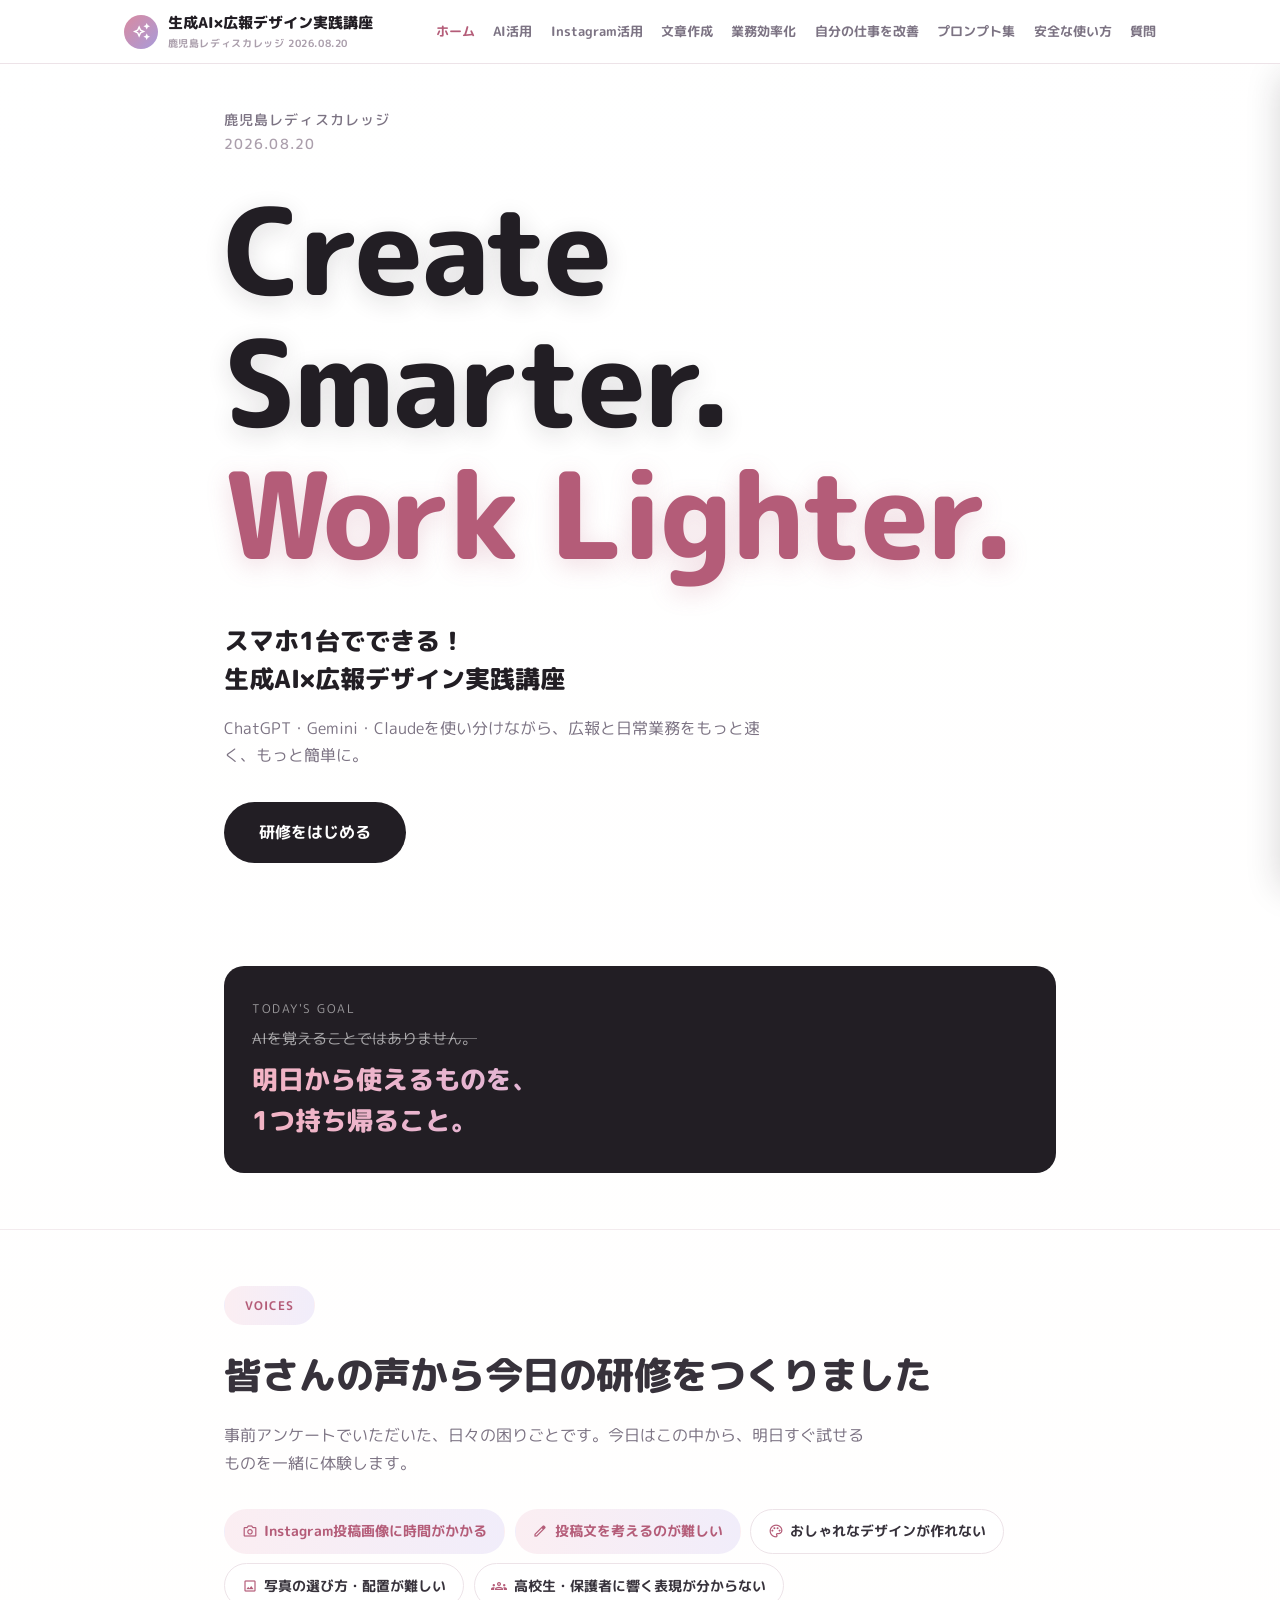
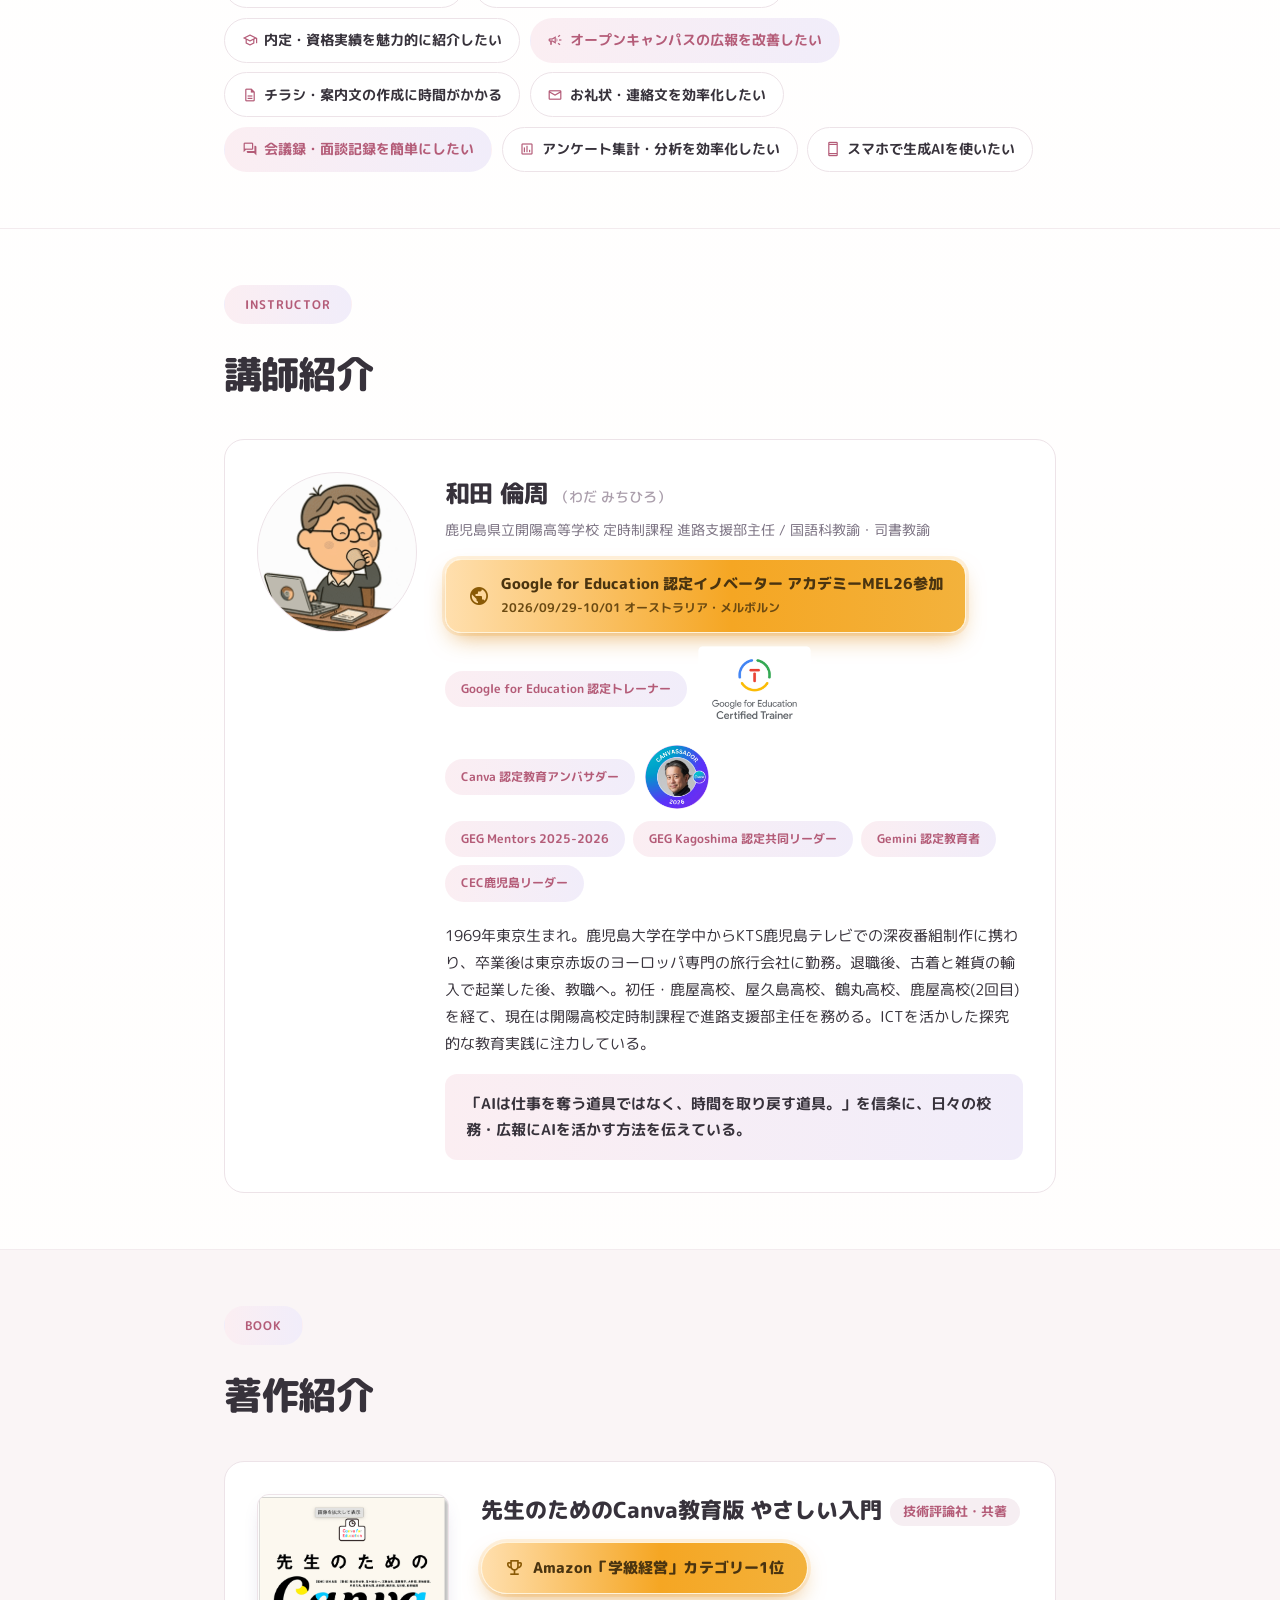
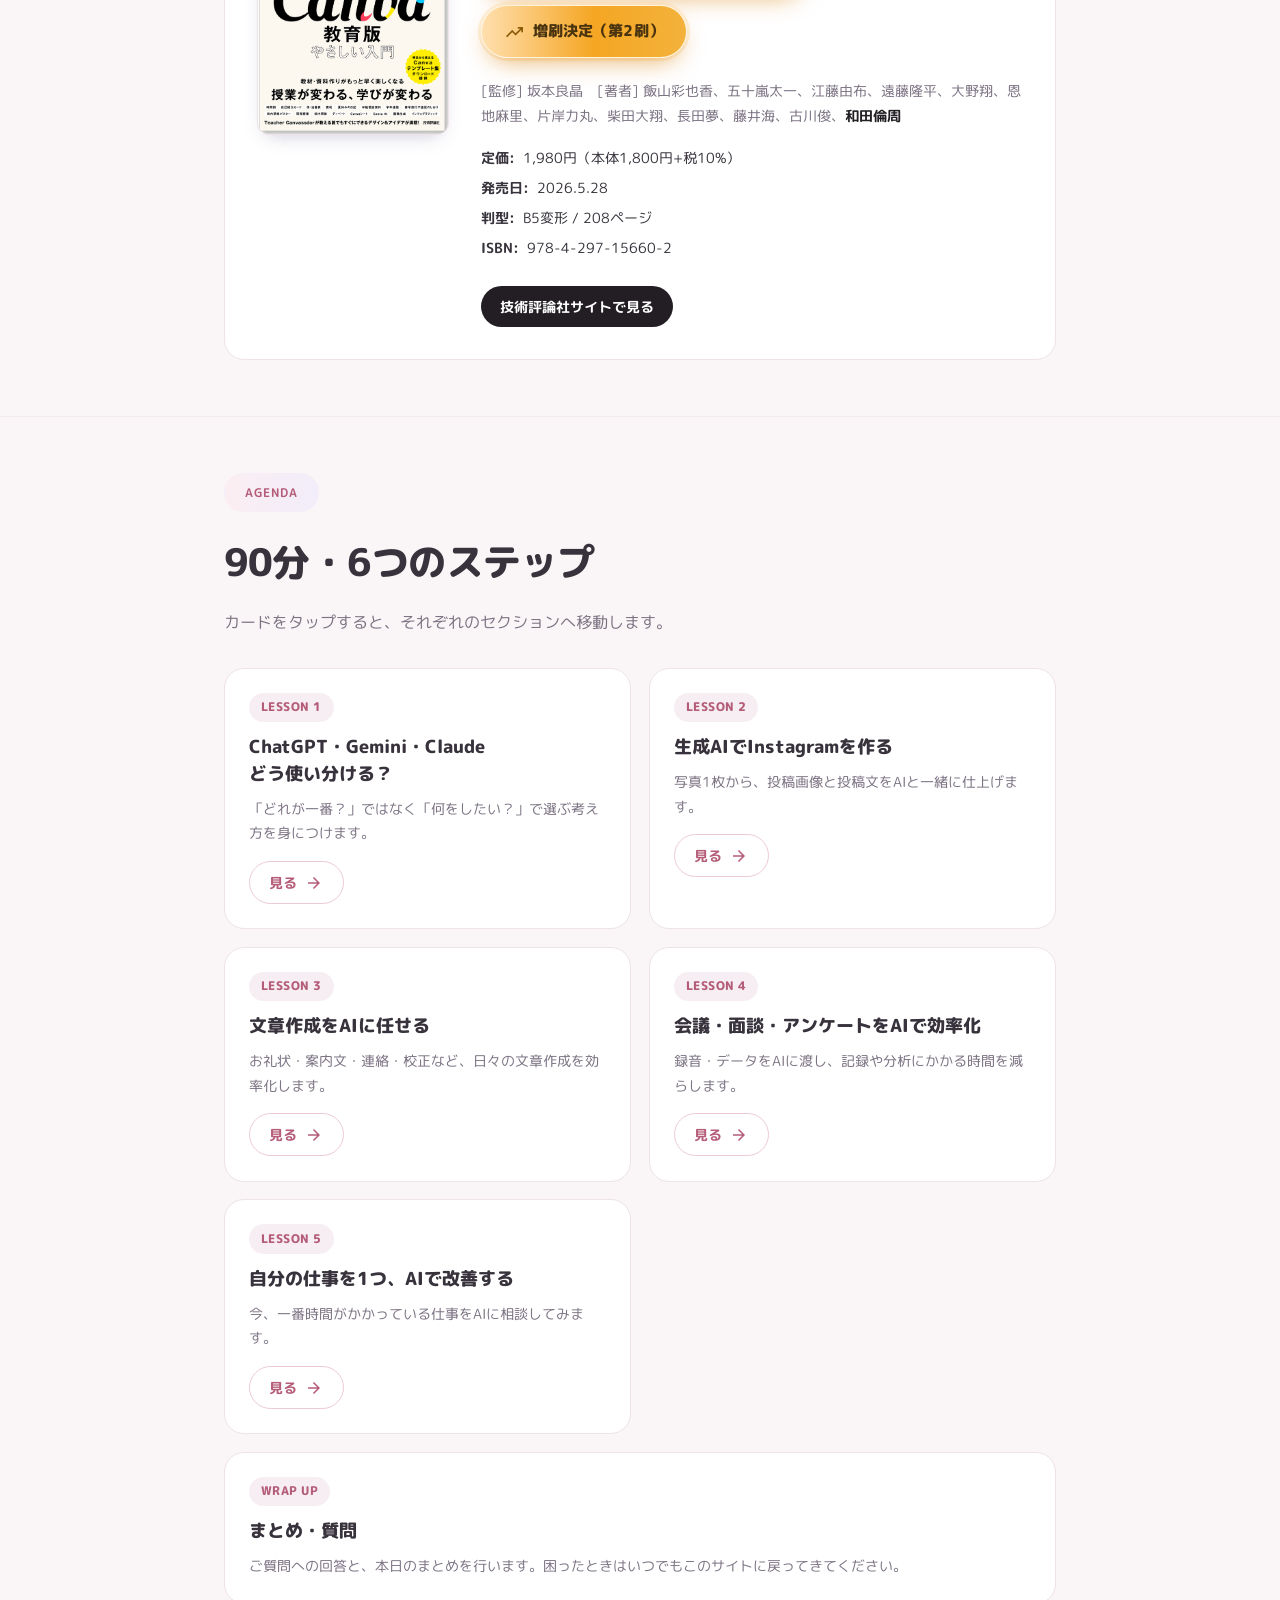
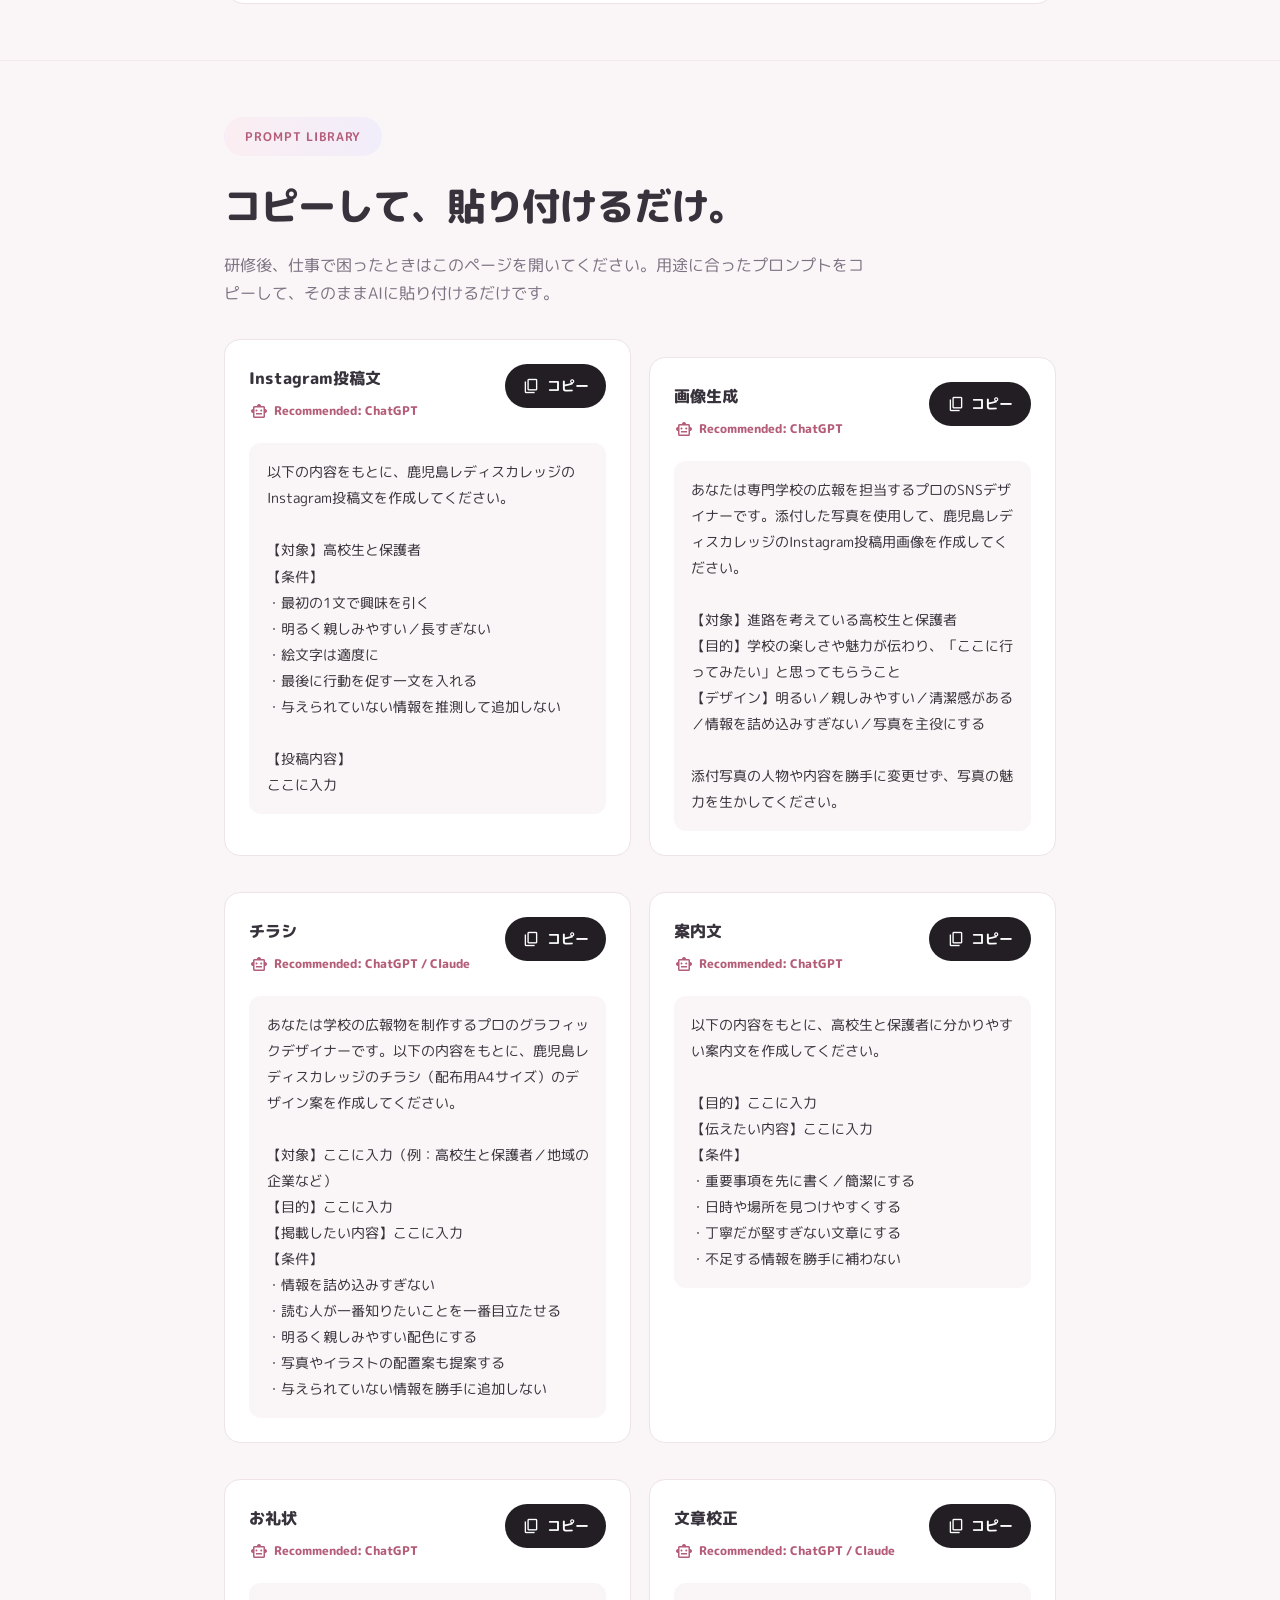
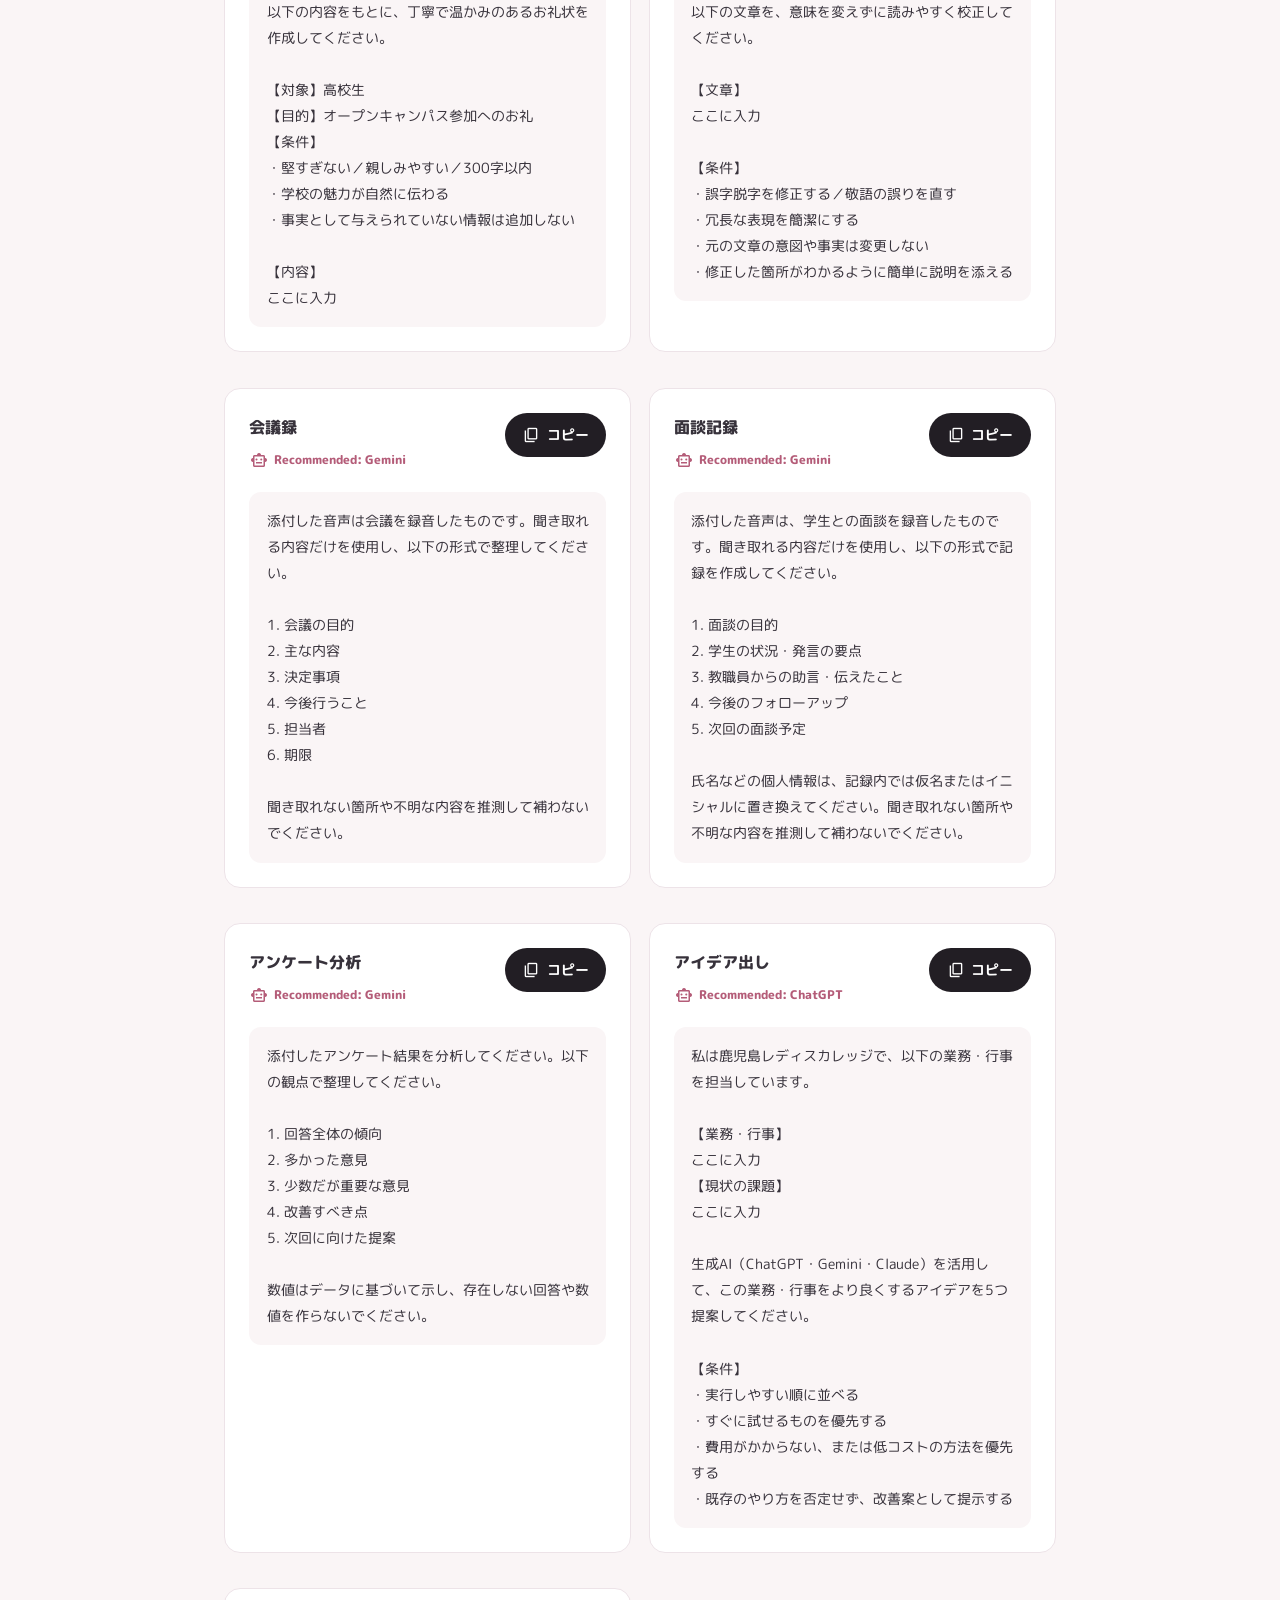
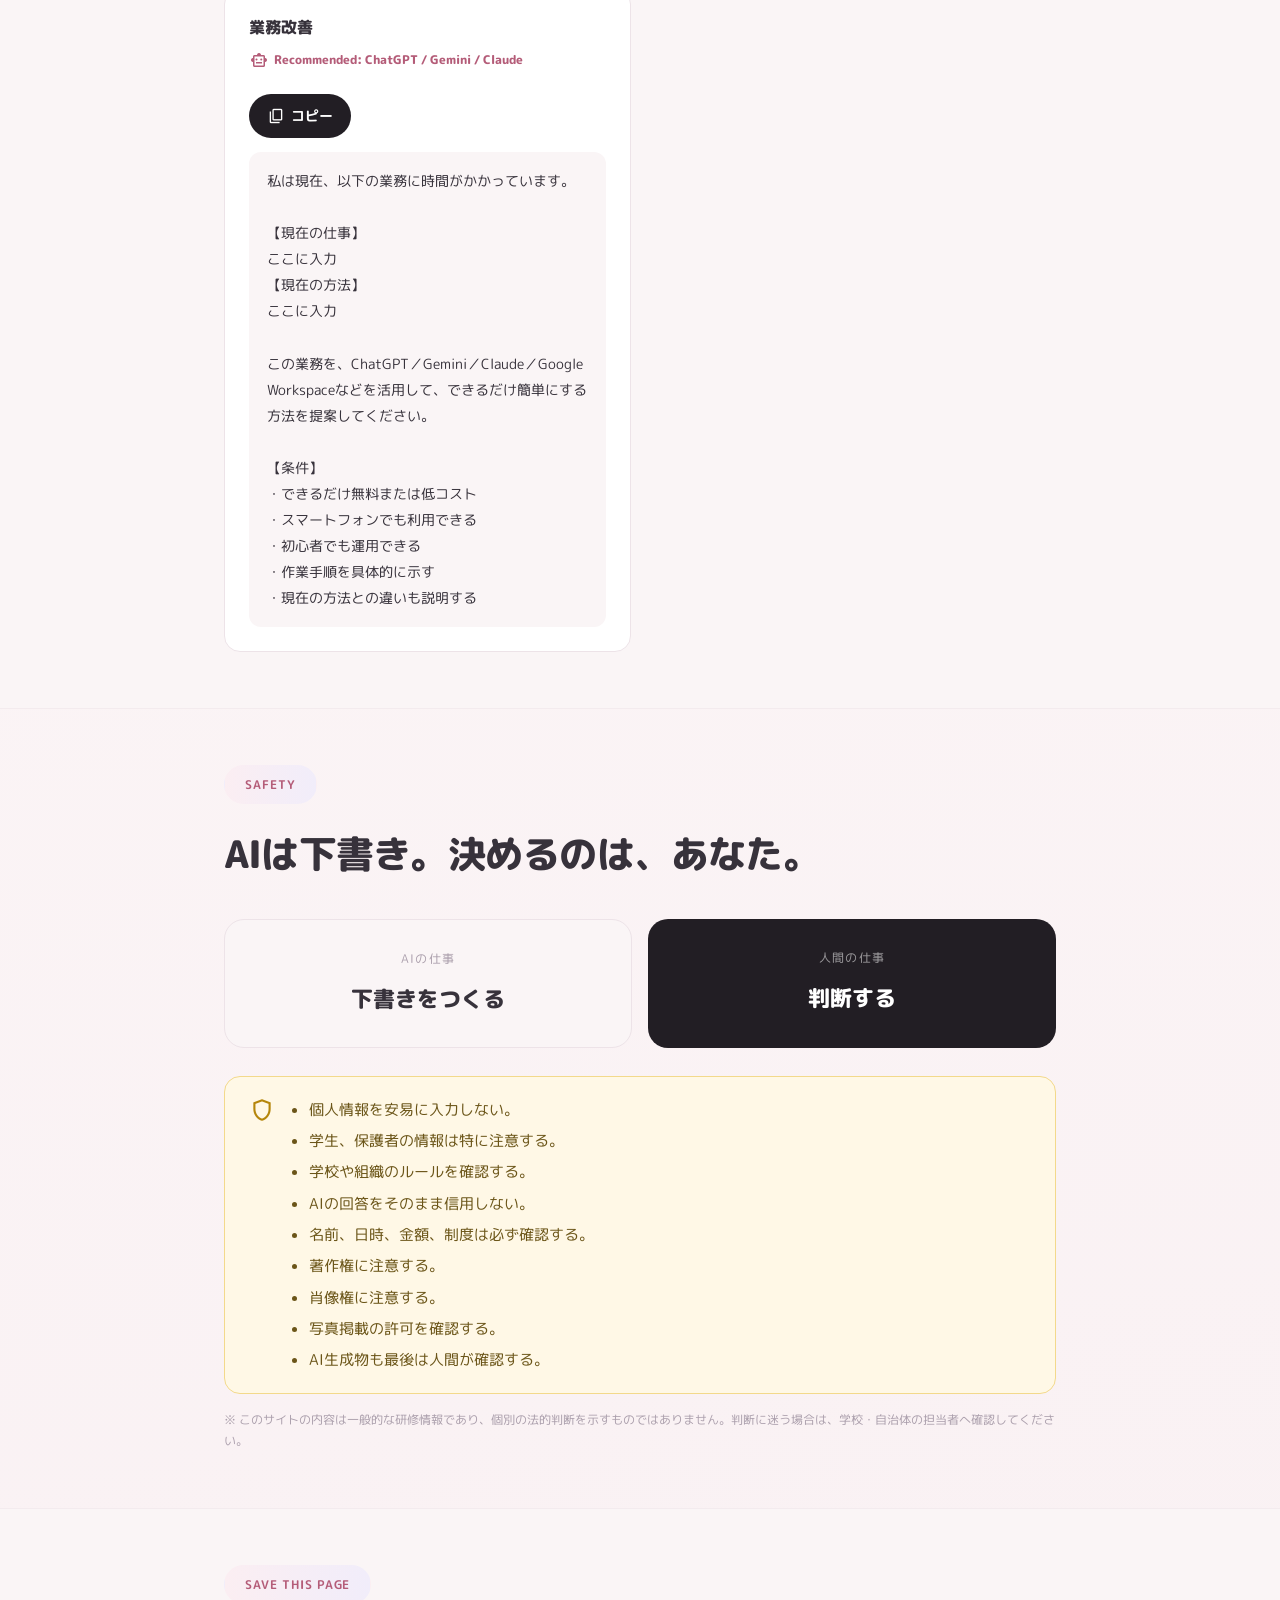
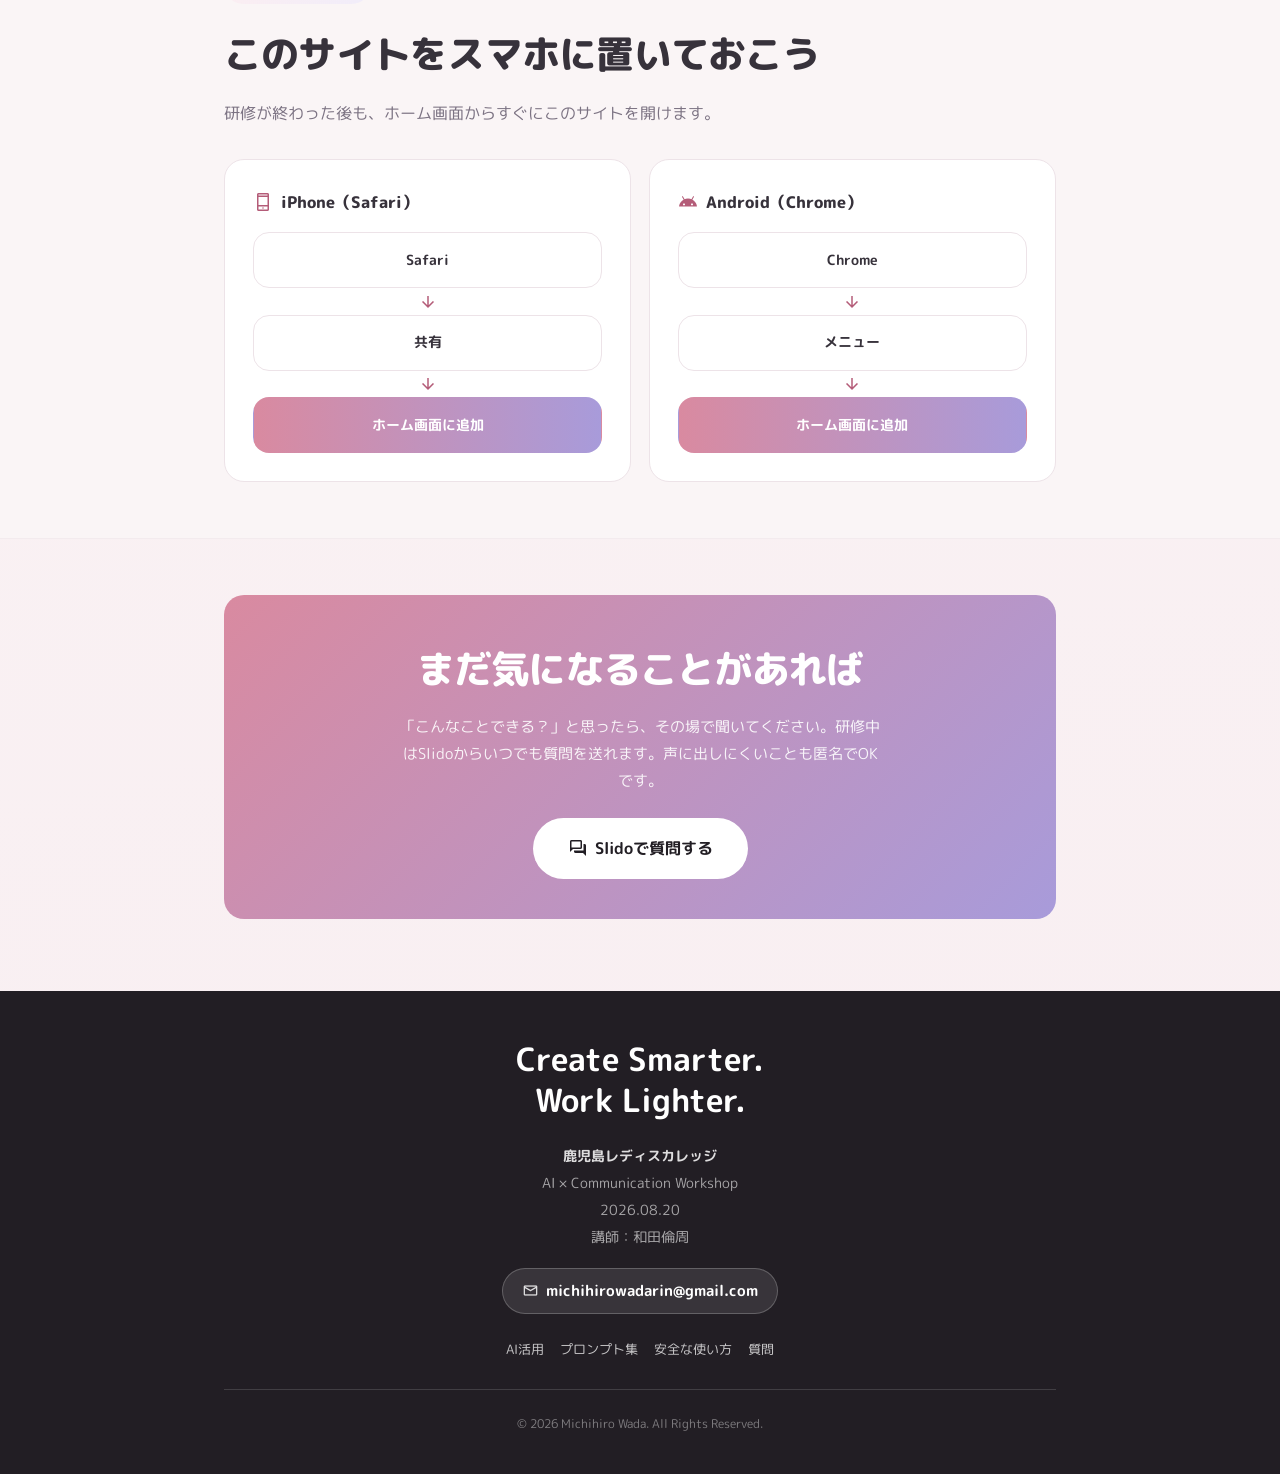
==== commit 41a997a0: "Revert "v40" This reverts commit d71bf95fa9c66bf0d0d22318e7801987a667d979." ====
--- a/index.html
+++ b/index.html
@@ -3,19 +3,19 @@
 <head>
 <meta charset="UTF-8">
 <meta name="viewport" content="width=device-width, initial-scale=1.0, viewport-fit=cover">
-<title>ロイロ×Google維新 in鹿児島 2026 | 音声で記録し、AIで振り返り、次の授業と校務につなげる</title>
-<meta name="description" content="ロイロ×Google維新 in鹿児島 2026　〜ロイロとGoogleで紡ぎ逢い〜のイベントポータル。iPhone・iPad・Windows機・Google Pixelなど、お使いの端末とGemini・Gemini Notebook・Canvaを、当日から明日の校務・授業まで活用するための実践サイトです。">
-<!-- 開催日・イベント名：ここを差し替え -->
-<meta name="training-date" content="令和8年8月8日(土)10:00〜16:30 ロイロ×Google維新 in鹿児島 2026（宝山ホール／主催：LEG鹿児島）">
+<title>Create Smarter. Work Lighter. | スマホ1台でできる！生成AI×広報デザイン実践講座（鹿児島レディスカレッジ）</title>
+<meta name="description" content="鹿児島レディスカレッジ職員研修「スマホ1台でできる！生成AI×広報デザイン実践講座」のポータルサイト。ChatGPT・Gemini・Claudeを使い分けながら、Instagram広報・文章作成・会議記録・アンケート分析など、日常業務をもっと速く、もっと簡単にするためのプロンプト集です。">
+<meta name="training-date" content="2026年8月20日 鹿児島レディスカレッジ職員研修（講師：和田倫周）">
 <link rel="preconnect" href="https://fonts.googleapis.com">
+<link rel="preconnect" href="https://fonts.gstatic.com" crossorigin>
 <link href="https://fonts.googleapis.com/css2?family=M+PLUS+Rounded+1c:wght@400;500;700;800&family=Material+Symbols+Outlined" rel="stylesheet">
-<link rel="stylesheet" href="assets/css/style.css">
+<link rel="stylesheet" href="style.css">
 </head>
 <body>
 
-  <!-- ===== オープニング演出（トップページのみ／sessionStorageで1回だけ表示） ===== -->
+  <!-- ===== オープニング演出（sessionStorageで1回だけ表示） ===== -->
   <div id="splash" class="splash-overlay" role="dialog" aria-label="オープニング">
-    <p class="splash-text">ロイロ×Google維新 in鹿児島 2026<span class="splash-sub">音声 × Gemini × Gemini Notebook × Canva</span></p>
+    <p class="splash-text">Create Smarter.<br>Work Lighter.<span class="splash-sub">スマホ1台でできる！生成AI×広報デザイン実践講座</span></p>
   </div>
 
   <!-- コピー完了などを通知するライブリージョン（視覚的には非表示） -->
@@ -24,15 +24,20 @@
   <!-- ===== 固定ヘッダー ===== -->
   <header class="site-header">
     <div class="wrap">
-      <a href="index.html" class="site-logo">
-        <span class="material-symbols-outlined" aria-hidden="true">tablet_mac</span>
-        <span>ロイロ×Google維新<span class="sub">in鹿児島 2026</span></span>
+      <a href="#top" class="site-logo">
+        <span class="logo-icon"><span class="material-symbols-outlined" aria-hidden="true">auto_awesome</span></span>
+        <span>生成AI×広報デザイン実践講座<span class="sub">鹿児島レディスカレッジ 2026.08.20</span></span>
       </a>
       <nav class="header-nav" aria-label="メインメニュー">
-        <a href="index.html#courses">STEP一覧</a>
-        <a href="guides/basic-operation.html">基礎操作</a>
-        <a href="guides/troubleshooting.html">トラブル対処</a>
-        <a href="courses/06-safety.html">安全な活用</a>
+        <a href="#top">ホーム</a>
+        <a href="courses/01-ai-guide.html">AI活用</a>
+        <a href="courses/02-instagram.html">Instagram活用</a>
+        <a href="courses/03-writing.html">文章作成</a>
+        <a href="courses/04-workflow.html">業務効率化</a>
+        <a href="courses/05-improve.html">自分の仕事を改善</a>
+        <a href="#prompts">プロンプト集</a>
+        <a href="#safety">安全な使い方</a>
+        <a href="#question">質問</a>
       </nav>
       <button type="button" id="menuBtn" class="menu-btn" aria-expanded="false" aria-controls="mobileNav" aria-label="メニューを開く">
         <span class="material-symbols-outlined" aria-hidden="true">menu</span>
@@ -47,76 +52,75 @@
         <span class="material-symbols-outlined" aria-hidden="true">close</span>
       </button>
     </div>
-    <a href="index.html"><span class="material-symbols-outlined" aria-hidden="true">home</span>トップ</a>
-    <a href="index.html#agenda"><span class="material-symbols-outlined" aria-hidden="true">schedule</span>本日の流れ</a>
-    <a href="index.html#courses"><span class="material-symbols-outlined" aria-hidden="true">school</span>STEP一覧</a>
-    <a href="index.html#instructor"><span class="material-symbols-outlined" aria-hidden="true">person</span>講師紹介</a>
-    <a href="index.html#book"><span class="material-symbols-outlined" aria-hidden="true">menu_book</span>著作紹介</a>
-    <a href="guides/basic-operation.html"><span class="material-symbols-outlined" aria-hidden="true">play_circle</span>基礎操作を確認する</a>
-    <a href="guides/troubleshooting.html"><span class="material-symbols-outlined" aria-hidden="true">build</span>トラブル対処</a>
-    <a href="index.html#which-ai"><span class="material-symbols-outlined" aria-hidden="true">smart_toy</span>どのAIを使う？</a>
-    <a href="index.html#copyright"><span class="material-symbols-outlined" aria-hidden="true">copyright</span>著作権・AIガイド</a>
-    <a href="index.html#digital-citizenship"><span class="material-symbols-outlined" aria-hidden="true">public</span>デジタルシティズンシップ</a>
-    <a href="index.html#faq"><span class="material-symbols-outlined" aria-hidden="true">quiz</span>よくある質問</a>
-    <a href="index.html#survey"><span class="material-symbols-outlined" aria-hidden="true">assignment</span>事後アンケート</a>
+    <a href="#top"><span class="material-symbols-outlined" aria-hidden="true">home</span>ホーム</a>
+    <a href="#goal"><span class="material-symbols-outlined" aria-hidden="true">flag</span>今日のゴール</a>
+    <a href="#voices"><span class="material-symbols-outlined" aria-hidden="true">forum</span>皆さんの声</a>
+    <a href="#instructor"><span class="material-symbols-outlined" aria-hidden="true">person</span>講師紹介</a>
+    <a href="#book"><span class="material-symbols-outlined" aria-hidden="true">menu_book</span>著作紹介</a>
+    <a href="#agenda"><span class="material-symbols-outlined" aria-hidden="true">schedule</span>本日の流れ</a>
+    <a href="courses/01-ai-guide.html"><span class="material-symbols-outlined" aria-hidden="true">smart_toy</span>AI活用</a>
+    <a href="courses/02-instagram.html"><span class="material-symbols-outlined" aria-hidden="true">photo_camera</span>Instagram活用</a>
+    <a href="courses/03-writing.html"><span class="material-symbols-outlined" aria-hidden="true">edit_note</span>文章作成</a>
+    <a href="courses/04-workflow.html"><span class="material-symbols-outlined" aria-hidden="true">groups</span>業務効率化</a>
+    <a href="courses/05-improve.html"><span class="material-symbols-outlined" aria-hidden="true">trending_up</span>自分の仕事を改善</a>
+    <a href="#prompts"><span class="material-symbols-outlined" aria-hidden="true">content_copy</span>プロンプト集</a>
+    <a href="#safety"><span class="material-symbols-outlined" aria-hidden="true">shield</span>安全な使い方</a>
+    <a href="#home-screen"><span class="material-symbols-outlined" aria-hidden="true">add_to_home_screen</span>ホーム画面に追加</a>
+    <a href="#question"><span class="material-symbols-outlined" aria-hidden="true">help</span>質問</a>
   </nav>
 
   <!-- ===== ヒーロー ===== -->
-  <section class="hero">
-    <div class="wrap">
-      <p class="badge">ロイロ×Google維新 in鹿児島 2026</p>
-      <h1 class="hero-title-en"><span class="line-dark">Create Once.</span><span class="line-gray">Reuse Everywhere.</span></h1>
-      <p class="hero-copy">音声で記録し、AIで振り返り、次の授業と校務につなげる。<br>90分のセッションでは、STEP2・3・5を中心にライブで実演します。STEP1・4・6は概要のみのご紹介ですが、詳しい手順はすべてこのサイトに載っているので、当日紹介できなかった内容もご自身のペースで確認・実践いただけます。</p>
+  <section id="top" class="hero">
+    <div class="wrap">
+      <p class="hero-eyebrow">
+        <span>鹿児島レディスカレッジ</span>
+        <span class="date">2026.08.20</span>
+      </p>
+      <h1 class="hero-title-en">
+        <span class="hl line1">Create Smarter.</span>
+        <span class="hl line2">Work Lighter.</span>
+      </h1>
+      <p class="hero-jp-title">スマホ1台でできる！<br>生成AI×広報デザイン実践講座</p>
+      <p class="hero-copy">ChatGPT・Gemini・Claudeを使い分けながら、広報と日常業務をもっと速く、もっと簡単に。</p>
       <div class="hero-actions">
-        <a href="#agenda" class="btn btn-primary">本日の流れを見る</a>
-        <a href="#courses" class="btn btn-outline">STEP一覧を見る</a>
-        <a href="guides/basic-operation.html" class="btn btn-outline">基礎操作を確認する</a>
-      </div>
-    </div>
-  </section>
-
-  <!-- ===== 本日の流れ（90分アジェンダ） ===== -->
-  <section id="agenda" class="block">
-    <div class="wrap">
-      <div class="section-head">
-        <p class="badge badge-solid">Agenda</p>
-        <h2 class="section-title">本日の流れ</h2>
-        <p class="section-lead">STEP2・3・5はライブで実演します。STEP1・4・6は概要のみのご紹介です。</p>
-      </div>
-      <ol class="step-list">
-        <li class="step-item">
-          <div class="step-num">1</div>
-          <div class="step-body"><h4>オープニング・自己紹介</h4><p>本日の流れと、このサイトの使い方を紹介します。</p></div>
-        </li>
-        <li class="step-item">
-          <div class="step-num">2</div>
-          <div class="step-body"><h4>STEP1 音声データをGeminiで仕事に変える<span class="step-mode-badge intro">紹介のみ</span></h4><p>録音からGeminiへの共有までの流れを紹介します。詳しい手順はSTEP1のページでご確認ください。</p></div>
-        </li>
-        <li class="step-item">
-          <div class="step-num">3</div>
-          <div class="step-body"><h4>STEP2 同じ情報をGemini Notebookで別の文書に変換する<span class="step-mode-badge live">ライブ実演</span></h4><p>音声をGemini Notebookに記録として保存し、目的に応じて別の文書に変換する流れを実演します。</p></div>
-        </li>
-        <li class="step-item">
-          <div class="step-num">4</div>
-          <div class="step-body"><h4>STEP3 Gemini Notebookで資料を活用する<span class="step-mode-badge live">ライブ実演</span></h4><p>資料を読み込ませ、要点整理や授業案づくりに活用する流れを実演します。</p></div>
-        </li>
-        <li class="step-item">
-          <div class="step-num">5</div>
-          <div class="step-body"><h4>STEP4 授業音声を振り返りに生かす<span class="step-mode-badge intro">紹介のみ</span></h4><p>授業音声を振り返りに活用する考え方を紹介します。詳しい手順はSTEP4のページでご確認ください。</p></div>
-        </li>
-        <li class="step-item">
-          <div class="step-num">6</div>
-          <div class="step-body"><h4>STEP5 StudioとCanvaで教材を作る<span class="step-mode-badge live">ライブ実演</span></h4><p>Studio機能でインフォグラフィックやスライドを生成し、Canvaで編集する流れを実演します。</p></div>
-        </li>
-        <li class="step-item">
-          <div class="step-num">7</div>
-          <div class="step-body"><h4>STEP6 学校で安全に生成AIを使う<span class="step-mode-badge intro">紹介のみ</span></h4><p>個人情報の扱いなど、安全に使うための注意点を紹介します。詳しい内容はSTEP6のページでご確認ください。</p></div>
-        </li>
-        <li class="step-item">
-          <div class="step-num">8</div>
-          <div class="step-body"><h4>質疑応答・まとめ</h4><p>ご質問への回答と、本日のまとめを行います。</p></div>
-        </li>
-      </ol>
+        <a href="#agenda" class="btn btn-primary btn-lg">研修をはじめる</a>
+      </div>
+    </div>
+  </section>
+
+  <!-- ===== Today's Goal ===== -->
+  <section id="goal" class="block reveal">
+    <div class="wrap">
+      <div class="goal-strip">
+        <p class="eyebrow">Today's Goal</p>
+        <p class="not-line">AIを覚えることではありません。</p>
+        <p class="do-line">明日から使えるものを、<br>1つ持ち帰ること。</p>
+      </div>
+    </div>
+  </section>
+
+  <!-- ===== 皆さんの声から今日の研修をつくりました ===== -->
+  <section id="voices" class="block">
+    <div class="wrap">
+      <div class="section-head reveal">
+        <p class="badge badge-solid">Voices</p>
+        <h2 class="section-title">皆さんの声から今日の研修をつくりました</h2>
+        <p class="section-lead">事前アンケートでいただいた、日々の困りごとです。今日はこの中から、明日すぐ試せるものを一緒に体験します。</p>
+      </div>
+      <div class="voice-grid reveal">
+        <span class="voice-chip strong"><span class="material-symbols-outlined" aria-hidden="true">photo_camera</span>Instagram投稿画像に時間がかかる</span>
+        <span class="voice-chip strong"><span class="material-symbols-outlined" aria-hidden="true">edit</span>投稿文を考えるのが難しい</span>
+        <span class="voice-chip"><span class="material-symbols-outlined" aria-hidden="true">palette</span>おしゃれなデザインが作れない</span>
+        <span class="voice-chip"><span class="material-symbols-outlined" aria-hidden="true">image</span>写真の選び方・配置が難しい</span>
+        <span class="voice-chip"><span class="material-symbols-outlined" aria-hidden="true">groups</span>高校生・保護者に響く表現が分からない</span>
+        <span class="voice-chip"><span class="material-symbols-outlined" aria-hidden="true">school</span>内定・資格実績を魅力的に紹介したい</span>
+        <span class="voice-chip strong"><span class="material-symbols-outlined" aria-hidden="true">campaign</span>オープンキャンパスの広報を改善したい</span>
+        <span class="voice-chip"><span class="material-symbols-outlined" aria-hidden="true">description</span>チラシ・案内文の作成に時間がかかる</span>
+        <span class="voice-chip"><span class="material-symbols-outlined" aria-hidden="true">mail</span>お礼状・連絡文を効率化したい</span>
+        <span class="voice-chip strong"><span class="material-symbols-outlined" aria-hidden="true">forum</span>会議録・面談記録を簡単にしたい</span>
+        <span class="voice-chip"><span class="material-symbols-outlined" aria-hidden="true">poll</span>アンケート集計・分析を効率化したい</span>
+        <span class="voice-chip"><span class="material-symbols-outlined" aria-hidden="true">smartphone</span>スマホで生成AIを使いたい</span>
+      </div>
     </div>
   </section>
 
@@ -124,16 +128,16 @@
   <!-- ===== 講師紹介 ===== -->
   <section id="instructor" class="block">
     <div class="wrap">
-      <div class="section-head">
+      <div class="section-head reveal">
         <p class="badge badge-solid">Instructor</p>
         <h2 class="section-title">講師紹介</h2>
       </div>
 
-      <div class="card card-hover instructor-card">
+      <div class="card card-hover instructor-card reveal">
         <div class="instructor-flex">
-          <!-- 講師写真：assets/images/working-with-chromebook.gif を使用（画像が無くても崩れません） -->
+          <!-- 講師写真：assets/images/instructor.gif を差し替えてください（画像が無くても崩れません） -->
           <div class="instructor-photo">
-            <img src="assets/images/working-with-chromebook.gif" alt="和田倫周 プロフィール（Chromebookで作業する様子）" onerror="this.style.display='none';this.nextElementSibling.style.display='flex';">
+            <img src="assets/images/instructor.gif" alt="和田倫周 プロフィールイラスト（アニメーション）" onerror="this.style.display='none';this.nextElementSibling.style.display='flex';">
             <span class="material-symbols-outlined avatar-fallback-icon" aria-hidden="true">person</span>
           </div>
           <div>
@@ -142,7 +146,13 @@
 
             <!-- 資格バッジ：画像は assets/images/google-trainer-badge.png・canvassador-badge.png を差し替えてください（画像が無くても崩れません） -->
             <div class="badge-row">
-              <span class="grad-pill">Google for Education 認定イノベーター アカデミーMEL26参加<br>（2026/09/29-10/01 オーストラリア・メルボルン）</span>
+              <span class="honor-badge">
+                <span class="material-symbols-outlined" aria-hidden="true">public</span>
+                <span>
+                  <span class="honor-title">Google for Education 認定イノベーター アカデミーMEL26参加</span>
+                  <span class="honor-sub">2026/09/29-10/01 オーストラリア・メルボルン</span>
+                </span>
+              </span>
             </div>
             <div class="badge-row">
               <span class="grad-pill">Google for Education 認定トレーナー</span>
@@ -160,11 +170,11 @@
             </div>
 
             <p class="instructor-bio">
-              1969年東京生まれ。大学在学中からテレビ局での深夜番組制作に携わり、卒業後は東京赤坂のヨーロッパ専門の旅行会社に勤務。退職後、古着と雑貨の輸入で起業した後、教職へ。初任・鹿屋高校、屋久島高校、鶴丸高校、鹿屋高校(2回目)を経て、現在は開陽高校定時制課程で進路支援部主任を務める。ICTを活かした探究的な教育実践に注力している。
+              1969年東京生まれ。鹿児島大学在学中からKTS鹿児島テレビでの深夜番組制作に携わり、卒業後は東京赤坂のヨーロッパ専門の旅行会社に勤務。退職後、古着と雑貨の輸入で起業した後、教職へ。初任・鹿屋高校、屋久島高校、鶴丸高校、鹿屋高校(2回目)を経て、現在は開陽高校定時制課程で進路支援部主任を務める。ICTを活かした探究的な教育実践に注力している。
             </p>
 
             <div class="quote-box">
-              「国語を教えるのではなく、国語で『生き方』を伝える授業」が信条。
+              「AIは仕事を奪う道具ではなく、時間を取り戻す道具。」を信条に、日々の校務・広報にAIを活かす方法を伝えている。
             </div>
           </div>
         </div>
@@ -172,53 +182,29 @@
     </div>
   </section>
   <!-- 講師プロフィール：ここまで -->
-
-  <!-- ===== GEG Kagoshima ===== -->
-  <section id="geg-kagoshima" class="block">
-    <div class="wrap">
-      <div class="section-head">
-        <p class="badge badge-solid">Community</p>
-        <h2 class="section-title">GEG Kagoshima</h2>
-        <p class="section-lead">Google教育者グループ「GEG Kagoshima」もあわせてご覧ください。</p>
-      </div>
-      <div class="grid grid-2">
-        <div class="card card-hover" style="text-align:center;">
-          <span class="material-symbols-outlined" aria-hidden="true" style="font-size:36px;color:var(--color-blue-deep);">public</span>
-          <h3 style="font-size:1.05rem;font-weight:800;margin:0.75rem 0 0.5rem;">GEG Kagoshima 公式サイト</h3>
-          <p style="font-size:0.88rem;color:var(--color-text-sub);margin-bottom:1.25rem;">活動内容や過去のイベントを紹介しています。</p>
-          <a href="https://sites.google.com/view/gegkagoshima/home" target="_blank" rel="noopener noreferrer" class="btn btn-primary btn-sm">サイトを見る<span class="material-symbols-outlined" aria-hidden="true">open_in_new</span></a>
-        </div>
-        <div class="card card-hover" style="text-align:center;">
-          <span class="material-symbols-outlined" aria-hidden="true" style="font-size:36px;color:var(--color-blue-deep);">forum</span>
-          <h3 style="font-size:1.05rem;font-weight:800;margin:0.75rem 0 0.5rem;">オープンチャット「GEG Kagoshima」</h3>
-          <p style="font-size:0.88rem;color:var(--color-text-sub);margin-bottom:1rem;">情報交換や交流はこちらから参加できます。</p>
-          <img src="assets/images/geg-kagoshima-openchat-qr.png" alt="オープンチャット「GEG Kagoshima」の2次元コード" style="width:150px;height:150px;border-radius:var(--radius-sm);border:1px solid var(--color-border);margin:0 auto 1.1rem;">
-          <div>
-            <a href="https://line.me/ti/g2/Pwwke5DQvLdhLTGbjRpW8tiCzJDBFAW6TbmOIQ?utm_source=invitation&amp;utm_medium=link_copy&amp;utm_campaign=default" target="_blank" rel="noopener noreferrer" class="btn btn-outline btn-sm">オープンチャットに参加する<span class="material-symbols-outlined" aria-hidden="true">open_in_new</span></a>
-          </div>
-        </div>
-      </div>
-    </div>
-  </section>
 
   <!-- 著作情報：ここから編集 -->
   <!-- ===== 著作紹介 ===== -->
-  <section id="book" class="block">
-    <div class="wrap">
-      <div class="section-head">
+  <section id="book" class="block panel">
+    <div class="wrap">
+      <div class="section-head reveal">
         <p class="badge badge-solid">Book</p>
         <h2 class="section-title">著作紹介</h2>
       </div>
 
       <!-- 著作カード1：ここから編集（書名・出版社・著者・紹介文・画像・リンクを差し替え） -->
-      <div class="card card-hover book-card">
+      <div class="card card-hover book-card reveal">
         <!-- 書影：assets/images/book-cover.png を差し替えてください（画像が無くても崩れません） -->
         <div class="book-cover">
           <img src="assets/images/book-cover.png" alt="先生のためのCanva教育版 やさしい入門 書影" onerror="this.style.display='none';this.nextElementSibling.style.display='flex';">
           <span class="material-symbols-outlined avatar-fallback-icon" aria-hidden="true">menu_book</span>
         </div>
         <div class="book-info">
-          <h3>先生のためのCanva教育版 やさしい入門</h3>
+          <h3>先生のためのCanva教育版 やさしい入門<span class="co-author-tag">技術評論社・共著</span></h3>
+          <div class="achievement-row">
+            <span class="achievement-badge"><span class="material-symbols-outlined" aria-hidden="true">emoji_events</span>Amazon「学級経営」カテゴリー1位</span>
+            <span class="achievement-badge"><span class="material-symbols-outlined" aria-hidden="true">trending_up</span>増刷決定（第2刷）</span>
+          </div>
           <p class="publisher">[監修] 坂本良晶　[著者] 飯山彩也香、五十嵐太一、江藤由布、遠藤隆平、大野翔、恩地麻里、片岸力丸、柴田大翔、長田夢、藤井海、古川俊、<strong>和田倫周</strong></p>
           <ul class="desc">
             <li><span class="label">定価:</span><span>1,980円（本体1,800円+税10%）</span></li>
@@ -231,330 +217,344 @@
       </div>
       <!-- 著作カード1：ここまで -->
 
-      <!-- 著作カードを追加する場合は、上の .book-card 1ブロックをコピーしてこの下に貼り付け、grid_2などで並べてください -->
-
     </div>
   </section>
   <!-- 著作情報：ここまで -->
 
-  <!-- ===== このセッションのゴール ===== -->
-  <section class="block">
-    <div class="wrap">
-      <div class="section-head">
-        <p class="badge badge-solid">Goal</p>
-        <h2 class="section-title">このセッションのゴール</h2>
-        <p class="section-lead">基礎的な操作は基礎操作ページにまかせ、セッション本編では校務改善・授業改善・教材作成・安全な活用の4つに集中します。90分では校務改善（STEP2）・授業改善（STEP3）・教材作成（STEP5）をライブで実演し、STEP1・4・6は概要のみのご紹介です。</p>
-      </div>
-      <div class="grid grid-4">
-        <div class="card card-hover goal-card">
-          <div class="goal-card-head">
-            <span class="material-symbols-outlined" aria-hidden="true">work</span>
-            <h3>校務改善</h3>
-          </div>
-          <p class="goal-card-steps"><span class="step-mode-badge intro">STEP1 紹介のみ</span><span class="step-mode-badge live">STEP2 ライブ実演</span></p>
-          <ul class="goal-list">
-            <li><span class="material-symbols-outlined" aria-hidden="true">check_circle</span>端末の録音アプリ（ボイスメモ／サウンドレコーダー／Googleレコーダーなど）で録音する</li>
-            <li><span class="material-symbols-outlined" aria-hidden="true">check_circle</span>音声ファイルを目的に応じて、GeminiかGemini Notebookへ共有する</li>
-            <li><span class="material-symbols-outlined" aria-hidden="true">check_circle</span>適切なプロンプトを入力し、要約、議事録、記録文書を作成する</li>
-            <li><span class="material-symbols-outlined" aria-hidden="true">check_circle</span>同じ情報を保護者文書や学級通信などに加工する</li>
-          </ul>
-        </div>
-        <div class="card card-hover goal-card">
-          <div class="goal-card-head">
-            <span class="material-symbols-outlined" aria-hidden="true">auto_stories</span>
-            <h3>授業改善</h3>
-          </div>
-          <p class="goal-card-steps"><span class="step-mode-badge live">STEP3 ライブ実演</span><span class="step-mode-badge intro">STEP4 紹介のみ</span></p>
-          <ul class="goal-list">
-            <li><span class="material-symbols-outlined" aria-hidden="true">check_circle</span>Gemini Notebookを授業準備や校内資料の整理に活用する</li>
-            <li><span class="material-symbols-outlined" aria-hidden="true">check_circle</span>自分の授業音声を客観的な振り返り材料として活用する</li>
-            <li><span class="material-symbols-outlined" aria-hidden="true">check_circle</span>授業のよさや改善の可能性を確認する</li>
-            <li><span class="material-symbols-outlined" aria-hidden="true">check_circle</span>分析結果を次の授業づくりにつなげる</li>
-          </ul>
-        </div>
-        <div class="card card-hover goal-card">
-          <div class="goal-card-head">
-            <span class="material-symbols-outlined" aria-hidden="true">palette</span>
-            <h3>教材作成</h3>
-          </div>
-          <p class="goal-card-steps"><span class="step-mode-badge live">STEP5 ライブ実演</span></p>
-          <ul class="goal-list">
-            <li><span class="material-symbols-outlined" aria-hidden="true">check_circle</span>Gemini NotebookのStudio機能で音声解説を生成する</li>
-            <li><span class="material-symbols-outlined" aria-hidden="true">check_circle</span>Studio機能でインフォグラフィックを生成する</li>
-            <li><span class="material-symbols-outlined" aria-hidden="true">check_circle</span>Studio機能でスライドを生成する</li>
-            <li><span class="material-symbols-outlined" aria-hidden="true">check_circle</span>生成した資料をCanvaで編集する</li>
-          </ul>
-        </div>
-        <div class="card card-hover goal-card">
-          <div class="goal-card-head">
-            <span class="material-symbols-outlined" aria-hidden="true">shield</span>
-            <h3>安全な活用</h3>
-          </div>
-          <p class="goal-card-steps"><span class="step-mode-badge intro">STEP6 紹介のみ</span></p>
-          <ul class="goal-list">
-            <li><span class="material-symbols-outlined" aria-hidden="true">check_circle</span>個人情報の扱いを理解する</li>
-            <li><span class="material-symbols-outlined" aria-hidden="true">check_circle</span>録音時の注意点を確認する</li>
-            <li><span class="material-symbols-outlined" aria-hidden="true">check_circle</span>AIの回答を必ず人が確認する</li>
-            <li><span class="material-symbols-outlined" aria-hidden="true">check_circle</span>AIを教師の判断を支える道具として利用する</li>
-          </ul>
-        </div>
-      </div>
-    </div>
-  </section>
-
-  <!-- ===== STEP一覧 ===== -->
-  <section id="courses" class="block">
-    <div class="wrap">
-      <div class="section-head">
-        <p class="badge badge-solid">Courses</p>
-        <h2 class="section-title">6つのSTEP</h2>
-        <p class="section-lead">カードを選ぶと、それぞれのSTEPページへ移動します。本日はSTEP2・3・5をライブで実演し、STEP1・4・6は概要のみのご紹介です。</p>
-      </div>
+  <!-- ===== AGENDA（90分） ===== -->
+  <section id="agenda" class="block panel">
+    <div class="wrap">
+      <div class="section-head reveal">
+        <p class="badge badge-solid">Agenda</p>
+        <h2 class="section-title">90分・6つのステップ</h2>
+        <p class="section-lead">カードをタップすると、それぞれのセクションへ移動します。</p>
+      </div>
+      <div class="grid grid-2 reveal">
+        <a href="courses/01-ai-guide.html" class="card card-hover agenda-card">
+          <span class="agenda-time">LESSON 1</span>
+          <h3>ChatGPT・Gemini・Claude<br>どう使い分ける？</h3>
+          <p class="desc">「どれが一番？」ではなく「何をしたい？」で選ぶ考え方を身につけます。</p>
+          <span class="btn btn-outline btn-sm">見る<span class="material-symbols-outlined" aria-hidden="true">arrow_forward</span></span>
+        </a>
+        <a href="courses/02-instagram.html" class="card card-hover agenda-card">
+          <span class="agenda-time">LESSON 2</span>
+          <h3>生成AIでInstagramを作る</h3>
+          <p class="desc">写真1枚から、投稿画像と投稿文をAIと一緒に仕上げます。</p>
+          <span class="btn btn-outline btn-sm">見る<span class="material-symbols-outlined" aria-hidden="true">arrow_forward</span></span>
+        </a>
+        <a href="courses/03-writing.html" class="card card-hover agenda-card">
+          <span class="agenda-time">LESSON 3</span>
+          <h3>文章作成をAIに任せる</h3>
+          <p class="desc">お礼状・案内文・連絡・校正など、日々の文章作成を効率化します。</p>
+          <span class="btn btn-outline btn-sm">見る<span class="material-symbols-outlined" aria-hidden="true">arrow_forward</span></span>
+        </a>
+        <a href="courses/04-workflow.html" class="card card-hover agenda-card">
+          <span class="agenda-time">LESSON 4</span>
+          <h3>会議・面談・アンケートをAIで効率化</h3>
+          <p class="desc">録音・データをAIに渡し、記録や分析にかかる時間を減らします。</p>
+          <span class="btn btn-outline btn-sm">見る<span class="material-symbols-outlined" aria-hidden="true">arrow_forward</span></span>
+        </a>
+        <a href="courses/05-improve.html" class="card card-hover agenda-card">
+          <span class="agenda-time">LESSON 5</span>
+          <h3>自分の仕事を1つ、AIで改善する</h3>
+          <p class="desc">今、一番時間がかかっている仕事をAIに相談してみます。</p>
+          <span class="btn btn-outline btn-sm">見る<span class="material-symbols-outlined" aria-hidden="true">arrow_forward</span></span>
+        </a>
+      </div>
+      <div class="card card-hover agenda-card reveal" style="margin-top:1.1rem;">
+        <span class="agenda-time">WRAP UP</span>
+        <h3>まとめ・質問</h3>
+        <p class="desc">ご質問への回答と、本日のまとめを行います。困ったときはいつでもこのサイトに戻ってきてください。</p>
+      </div>
+    </div>
+  </section>
+
+  <!-- ===== PROMPT LIBRARY ===== -->
+  <section id="prompts" class="block panel">
+    <div class="wrap">
+      <div class="section-head reveal">
+        <p class="badge badge-solid">Prompt Library</p>
+        <h2 class="section-title">コピーして、貼り付けるだけ。</h2>
+        <p class="section-lead">研修後、仕事で困ったときはこのページを開いてください。用途に合ったプロンプトをコピーして、そのままAIに貼り付けるだけです。</p>
+      </div>
+
       <div class="grid grid-2">
-        <a href="courses/01-voice-gemini.html" class="card card-hover course-card">
-          <div class="course-card-top">
-            <div class="course-num">1</div>
-            <h3>音声データをGeminiで仕事に変える</h3>
-          </div>
-          <p class="desc">録音した音声データをそのままGeminiに渡し、要約、議事録、ToDoの作成まで行います。</p>
-          <span class="step-mode-badge intro">本日は紹介のみ</span>
-          <span class="btn btn-primary btn-sm">STEPを見る</span>
+        <div class="prompt-card reveal">
+          <div class="prompt-card-head">
+            <div><h4>Instagram投稿文</h4><p class="prompt-recommend" style="margin-top:0.5rem;"><span class="material-symbols-outlined" aria-hidden="true">smart_toy</span>Recommended: ChatGPT</p></div>
+            <button type="button" class="copy-btn" data-copy-target="#lib-insta-caption"><span class="material-symbols-outlined" aria-hidden="true">content_copy</span><span class="copy-label">コピー</span></button>
+          </div>
+          <div class="prompt-body" id="lib-insta-caption">以下の内容をもとに、鹿児島レディスカレッジのInstagram投稿文を作成してください。
+
+【対象】高校生と保護者
+【条件】
+・最初の1文で興味を引く
+・明るく親しみやすい／長すぎない
+・絵文字は適度に
+・最後に行動を促す一文を入れる
+・与えられていない情報を推測して追加しない
+
+【投稿内容】
+ここに入力</div>
+        </div>
+
+        <div class="prompt-card reveal">
+          <div class="prompt-card-head">
+            <div><h4>画像生成</h4><p class="prompt-recommend" style="margin-top:0.5rem;"><span class="material-symbols-outlined" aria-hidden="true">smart_toy</span>Recommended: ChatGPT</p></div>
+            <button type="button" class="copy-btn" data-copy-target="#lib-image"><span class="material-symbols-outlined" aria-hidden="true">content_copy</span><span class="copy-label">コピー</span></button>
+          </div>
+          <div class="prompt-body" id="lib-image">あなたは専門学校の広報を担当するプロのSNSデザイナーです。添付した写真を使用して、鹿児島レディスカレッジのInstagram投稿用画像を作成してください。
+
+【対象】進路を考えている高校生と保護者
+【目的】学校の楽しさや魅力が伝わり、「ここに行ってみたい」と思ってもらうこと
+【デザイン】明るい／親しみやすい／清潔感がある／情報を詰め込みすぎない／写真を主役にする
+
+添付写真の人物や内容を勝手に変更せず、写真の魅力を生かしてください。</div>
+        </div>
+
+        <div class="prompt-card reveal">
+          <div class="prompt-card-head">
+            <div><h4>チラシ</h4><p class="prompt-recommend" style="margin-top:0.5rem;"><span class="material-symbols-outlined" aria-hidden="true">smart_toy</span>Recommended: ChatGPT / Claude</p></div>
+            <button type="button" class="copy-btn" data-copy-target="#lib-flyer"><span class="material-symbols-outlined" aria-hidden="true">content_copy</span><span class="copy-label">コピー</span></button>
+          </div>
+          <div class="prompt-body" id="lib-flyer">あなたは学校の広報物を制作するプロのグラフィックデザイナーです。以下の内容をもとに、鹿児島レディスカレッジのチラシ（配布用A4サイズ）のデザイン案を作成してください。
+
+【対象】ここに入力（例：高校生と保護者／地域の企業など）
+【目的】ここに入力
+【掲載したい内容】ここに入力
+【条件】
+・情報を詰め込みすぎない
+・読む人が一番知りたいことを一番目立たせる
+・明るく親しみやすい配色にする
+・写真やイラストの配置案も提案する
+・与えられていない情報を勝手に追加しない</div>
+        </div>
+
+        <div class="prompt-card reveal">
+          <div class="prompt-card-head">
+            <div><h4>案内文</h4><p class="prompt-recommend" style="margin-top:0.5rem;"><span class="material-symbols-outlined" aria-hidden="true">smart_toy</span>Recommended: ChatGPT</p></div>
+            <button type="button" class="copy-btn" data-copy-target="#lib-guide"><span class="material-symbols-outlined" aria-hidden="true">content_copy</span><span class="copy-label">コピー</span></button>
+          </div>
+          <div class="prompt-body" id="lib-guide">以下の内容をもとに、高校生と保護者に分かりやすい案内文を作成してください。
+
+【目的】ここに入力
+【伝えたい内容】ここに入力
+【条件】
+・重要事項を先に書く／簡潔にする
+・日時や場所を見つけやすくする
+・丁寧だが堅すぎない文章にする
+・不足する情報を勝手に補わない</div>
+        </div>
+
+        <div class="prompt-card reveal">
+          <div class="prompt-card-head">
+            <div><h4>お礼状</h4><p class="prompt-recommend" style="margin-top:0.5rem;"><span class="material-symbols-outlined" aria-hidden="true">smart_toy</span>Recommended: ChatGPT</p></div>
+            <button type="button" class="copy-btn" data-copy-target="#lib-thanks"><span class="material-symbols-outlined" aria-hidden="true">content_copy</span><span class="copy-label">コピー</span></button>
+          </div>
+          <div class="prompt-body" id="lib-thanks">以下の内容をもとに、丁寧で温かみのあるお礼状を作成してください。
+
+【対象】高校生
+【目的】オープンキャンパス参加へのお礼
+【条件】
+・堅すぎない／親しみやすい／300字以内
+・学校の魅力が自然に伝わる
+・事実として与えられていない情報は追加しない
+
+【内容】
+ここに入力</div>
+        </div>
+
+        <div class="prompt-card reveal">
+          <div class="prompt-card-head">
+            <div><h4>文章校正</h4><p class="prompt-recommend" style="margin-top:0.5rem;"><span class="material-symbols-outlined" aria-hidden="true">smart_toy</span>Recommended: ChatGPT / Claude</p></div>
+            <button type="button" class="copy-btn" data-copy-target="#lib-proof"><span class="material-symbols-outlined" aria-hidden="true">content_copy</span><span class="copy-label">コピー</span></button>
+          </div>
+          <div class="prompt-body" id="lib-proof">以下の文章を、意味を変えずに読みやすく校正してください。
+
+【文章】
+ここに入力
+
+【条件】
+・誤字脱字を修正する／敬語の誤りを直す
+・冗長な表現を簡潔にする
+・元の文章の意図や事実は変更しない
+・修正した箇所がわかるように簡単に説明を添える</div>
+        </div>
+
+        <div class="prompt-card reveal">
+          <div class="prompt-card-head">
+            <div><h4>会議録</h4><p class="prompt-recommend" style="margin-top:0.5rem;"><span class="material-symbols-outlined" aria-hidden="true">smart_toy</span>Recommended: Gemini</p></div>
+            <button type="button" class="copy-btn" data-copy-target="#lib-meeting"><span class="material-symbols-outlined" aria-hidden="true">content_copy</span><span class="copy-label">コピー</span></button>
+          </div>
+          <div class="prompt-body" id="lib-meeting">添付した音声は会議を録音したものです。聞き取れる内容だけを使用し、以下の形式で整理してください。
+
+1. 会議の目的
+2. 主な内容
+3. 決定事項
+4. 今後行うこと
+5. 担当者
+6. 期限
+
+聞き取れない箇所や不明な内容を推測して補わないでください。</div>
+        </div>
+
+        <div class="prompt-card reveal">
+          <div class="prompt-card-head">
+            <div><h4>面談記録</h4><p class="prompt-recommend" style="margin-top:0.5rem;"><span class="material-symbols-outlined" aria-hidden="true">smart_toy</span>Recommended: Gemini</p></div>
+            <button type="button" class="copy-btn" data-copy-target="#lib-interview"><span class="material-symbols-outlined" aria-hidden="true">content_copy</span><span class="copy-label">コピー</span></button>
+          </div>
+          <div class="prompt-body" id="lib-interview">添付した音声は、学生との面談を録音したものです。聞き取れる内容だけを使用し、以下の形式で記録を作成してください。
+
+1. 面談の目的
+2. 学生の状況・発言の要点
+3. 教職員からの助言・伝えたこと
+4. 今後のフォローアップ
+5. 次回の面談予定
+
+氏名などの個人情報は、記録内では仮名またはイニシャルに置き換えてください。聞き取れない箇所や不明な内容を推測して補わないでください。</div>
+        </div>
+
+        <div class="prompt-card reveal">
+          <div class="prompt-card-head">
+            <div><h4>アンケート分析</h4><p class="prompt-recommend" style="margin-top:0.5rem;"><span class="material-symbols-outlined" aria-hidden="true">smart_toy</span>Recommended: Gemini</p></div>
+            <button type="button" class="copy-btn" data-copy-target="#lib-survey"><span class="material-symbols-outlined" aria-hidden="true">content_copy</span><span class="copy-label">コピー</span></button>
+          </div>
+          <div class="prompt-body" id="lib-survey">添付したアンケート結果を分析してください。以下の観点で整理してください。
+
+1. 回答全体の傾向
+2. 多かった意見
+3. 少数だが重要な意見
+4. 改善すべき点
+5. 次回に向けた提案
+
+数値はデータに基づいて示し、存在しない回答や数値を作らないでください。</div>
+        </div>
+
+        <div class="prompt-card reveal">
+          <div class="prompt-card-head">
+            <div><h4>アイデア出し</h4><p class="prompt-recommend" style="margin-top:0.5rem;"><span class="material-symbols-outlined" aria-hidden="true">smart_toy</span>Recommended: ChatGPT</p></div>
+            <button type="button" class="copy-btn" data-copy-target="#lib-idea"><span class="material-symbols-outlined" aria-hidden="true">content_copy</span><span class="copy-label">コピー</span></button>
+          </div>
+          <div class="prompt-body" id="lib-idea">私は鹿児島レディスカレッジで、以下の業務・行事を担当しています。
+
+【業務・行事】
+ここに入力
+【現状の課題】
+ここに入力
+
+生成AI（ChatGPT・Gemini・Claude）を活用して、この業務・行事をより良くするアイデアを5つ提案してください。
+
+【条件】
+・実行しやすい順に並べる
+・すぐに試せるものを優先する
+・費用がかからない、または低コストの方法を優先する
+・既存のやり方を否定せず、改善案として提示する</div>
+        </div>
+
+        <div class="prompt-card reveal">
+          <div class="prompt-card-head">
+            <div><h4>業務改善</h4><p class="prompt-recommend" style="margin-top:0.5rem;"><span class="material-symbols-outlined" aria-hidden="true">smart_toy</span>Recommended: ChatGPT / Gemini / Claude</p></div>
+            <button type="button" class="copy-btn" data-copy-target="#lib-improve"><span class="material-symbols-outlined" aria-hidden="true">content_copy</span><span class="copy-label">コピー</span></button>
+          </div>
+          <div class="prompt-body" id="lib-improve">私は現在、以下の業務に時間がかかっています。
+
+【現在の仕事】
+ここに入力
+【現在の方法】
+ここに入力
+
+この業務を、ChatGPT／Gemini／Claude／Google Workspaceなどを活用して、できるだけ簡単にする方法を提案してください。
+
+【条件】
+・できるだけ無料または低コスト
+・スマートフォンでも利用できる
+・初心者でも運用できる
+・作業手順を具体的に示す
+・現在の方法との違いも説明する</div>
+        </div>
+      </div>
+    </div>
+  </section>
+
+  <!-- ===== SAFETY ===== -->
+  <section id="safety" class="block">
+    <div class="wrap">
+      <div class="section-head reveal">
+        <p class="badge badge-solid">Safety</p>
+        <h2 class="section-title">AIは下書き。決めるのは、あなた。</h2>
+      </div>
+
+      <div class="split-compare reveal">
+        <div class="split-block ai">
+          <span class="eyebrow">AIの仕事</span>
+          <p class="role">下書きをつくる</p>
+        </div>
+        <div class="split-block human">
+          <span class="eyebrow">人間の仕事</span>
+          <p class="role">判断する</p>
+        </div>
+      </div>
+
+      <div class="caution-card reveal">
+        <span class="material-symbols-outlined" aria-hidden="true">shield</span>
+        <ul>
+          <li>個人情報を安易に入力しない。</li>
+          <li>学生、保護者の情報は特に注意する。</li>
+          <li>学校や組織のルールを確認する。</li>
+          <li>AIの回答をそのまま信用しない。</li>
+          <li>名前、日時、金額、制度は必ず確認する。</li>
+          <li>著作権に注意する。</li>
+          <li>肖像権に注意する。</li>
+          <li>写真掲載の許可を確認する。</li>
+          <li>AI生成物も最後は人間が確認する。</li>
+        </ul>
+      </div>
+      <p class="footnote-note">※ このサイトの内容は一般的な研修情報であり、個別の法的判断を示すものではありません。判断に迷う場合は、学校・自治体の担当者へ確認してください。</p>
+    </div>
+  </section>
+
+  <!-- ===== ホーム画面に追加 ===== -->
+  <section id="home-screen" class="block panel">
+    <div class="wrap">
+      <div class="section-head reveal">
+        <p class="badge badge-solid">Save This Page</p>
+        <h2 class="section-title">このサイトをスマホに置いておこう</h2>
+        <p class="section-lead">研修が終わった後も、ホーム画面からすぐにこのサイトを開けます。</p>
+      </div>
+      <div class="grid grid-2 reveal">
+        <div class="card home-add-card">
+          <h3><span class="material-symbols-outlined" aria-hidden="true">phone_iphone</span>iPhone（Safari）</h3>
+          <div class="flow-diagram">
+            <div class="flow-step">Safari</div>
+            <div class="flow-arrow"><span class="material-symbols-outlined" aria-hidden="true">arrow_downward</span></div>
+            <div class="flow-step">共有</div>
+            <div class="flow-arrow"><span class="material-symbols-outlined" aria-hidden="true">arrow_downward</span></div>
+            <div class="flow-step accent">ホーム画面に追加</div>
+          </div>
+        </div>
+        <div class="card home-add-card">
+          <h3><span class="material-symbols-outlined" aria-hidden="true">android</span>Android（Chrome）</h3>
+          <div class="flow-diagram">
+            <div class="flow-step">Chrome</div>
+            <div class="flow-arrow"><span class="material-symbols-outlined" aria-hidden="true">arrow_downward</span></div>
+            <div class="flow-step">メニュー</div>
+            <div class="flow-arrow"><span class="material-symbols-outlined" aria-hidden="true">arrow_downward</span></div>
+            <div class="flow-step accent">ホーム画面に追加</div>
+          </div>
+        </div>
+      </div>
+    </div>
+  </section>
+
+  <!-- ===== QUESTION ===== -->
+  <section id="question" class="block">
+    <div class="wrap">
+      <div class="question-block reveal">
+        <h2 class="section-title">まだ気になることがあれば</h2>
+        <p>「こんなことできる？」と思ったら、その場で聞いてください。研修中はSlidoからいつでも質問を送れます。声に出しにくいことも匿名でOKです。</p>
+        <a href="https://app.sli.do/event/hKi85uWga9f4GMgK69skzQ" class="btn btn-primary btn-lg" target="_blank" rel="noopener">
+          <span class="material-symbols-outlined" aria-hidden="true">forum</span>Slidoで質問する
         </a>
-        <a href="courses/02-document-transform.html" class="card card-hover course-card">
-          <div class="course-card-top">
-            <div class="course-num">2</div>
-            <h3>同じ情報をGemini Notebookで別の文書に変換する</h3>
-          </div>
-          <p class="desc">会議や打合せの音声をGemini Notebookに記録として保存し、保護者文書、学級通信、管理職への報告など、目的に合った文書へあとから何度でも変換します。</p>
-          <span class="step-mode-badge live">本日ライブ実演</span>
-          <span class="btn btn-primary btn-sm">STEPを見る</span>
-        </a>
-        <a href="courses/03-gemini-notebook.html" class="card card-hover course-card">
-          <div class="course-card-top">
-            <div class="course-num">3</div>
-            <h3>Gemini Notebookで資料を活用する</h3>
-          </div>
-          <p class="desc">学習指導要領、校内資料、授業資料などを読み込ませ、資料を根拠に要点整理、授業案、発問、確認問題を作成します。</p>
-          <span class="step-mode-badge live">本日ライブ実演</span>
-          <span class="btn btn-primary btn-sm">STEPを見る</span>
-        </a>
-        <a href="courses/04-lesson-reflection.html" class="card card-hover course-card">
-          <div class="course-card-top">
-            <div class="course-num">4</div>
-            <h3>授業音声を振り返りに生かす</h3>
-          </div>
-          <p class="desc">自分の授業音声を客観的な振り返り材料として活用し、授業のよさや改善の可能性を確認します。</p>
-          <span class="step-mode-badge intro">本日は紹介のみ</span>
-          <span class="btn btn-primary btn-sm">STEPを見る</span>
-        </a>
-        <a href="courses/05-studio-canva.html" class="card card-hover course-card">
-          <div class="course-card-top">
-            <div class="course-num">5</div>
-            <h3>StudioとCanvaで教材を作る</h3>
-          </div>
-          <p class="desc">Gemini NotebookのStudio機能でインフォグラフィックやスライドを生成し、Canvaで授業に合う形へ編集します。</p>
-          <span class="step-mode-badge live">本日ライブ実演</span>
-          <span class="btn btn-primary btn-sm">STEPを見る</span>
-        </a>
-        <a href="courses/06-safety.html" class="card card-hover course-card">
-          <div class="course-card-top">
-            <div class="course-num">6</div>
-            <h3>学校で安全に生成AIを使う</h3>
-          </div>
-          <p class="desc">個人情報、録音、著作権、AIの誤りなど、学校現場で生成AIを使う際の注意点を確認します。</p>
-          <span class="step-mode-badge intro">本日は紹介のみ</span>
-          <span class="btn btn-primary btn-sm">STEPを見る</span>
-        </a>
-      </div>
-    </div>
-  </section>
-
-  <!-- ===== どのAIを使えばよい？ ===== -->
-  <section id="which-ai" class="block">
-    <div class="wrap">
-      <div class="section-head">
-        <p class="badge badge-solid">Which AI?</p>
-        <h2 class="section-title">どのAIを使えばよい？</h2>
-        <p class="section-lead">得意なことで使い分けます。迷ったときの早見表です。</p>
-      </div>
-      <div class="compare-table-wrap">
-        <table class="compare-table">
-          <thead>
-            <tr><th>ツール</th><th>一番得意なこと</th><th>私なら使う場面</th></tr>
-          </thead>
-          <tbody>
-            <tr><td><strong>ChatGPT</strong></td><td>アイデア整理・企画</td><td>セッションの企画、当日の進行案、アイデア出し</td></tr>
-            <tr><td><strong>Gemini</strong></td><td>音声の要約・Google Workspaceとの連携</td><td>録音した音声をその場で要約、Gmail・Drive・Docsとの連携</td></tr>
-            <tr><td><strong>Gemini Notebook</strong></td><td>自分の資料だけを使った分析・教材化</td><td>セッション資料・PDF・音声をまとめて教材化、インフォグラフィックやスライドの生成</td></tr>
-            <tr><td><strong>Canva</strong></td><td>デザイン・配布物の仕上げ</td><td>生成した資料をポスターや配布物、スライドの見た目に仕上げる</td></tr>
-            <tr><td><strong>Claude</strong></td><td>長文作成・文章の質を高める</td><td>報告文書や学級通信のブラッシュアップ、Webサイト作成</td></tr>
-          </tbody>
-        </table>
-      </div>
-    </div>
-  </section>
-
-  <!-- ===== 個人情報の取扱い ===== -->
-  <section id="privacy" class="block">
-    <div class="wrap">
-      <div class="section-head">
-        <p class="badge badge-solid">Privacy</p>
-        <h2 class="section-title">個人情報の取扱い</h2>
-      </div>
-      <div class="caution-card">
-        <span class="material-symbols-outlined" aria-hidden="true">warning</span>
-        <p>個人情報を含む資料や音声を生成AIへ入力しないでください。児童・保護者の氏名、住所、電話番号、成績、健康情報などは、番号・記号・仮名に置き換えてください。AIが生成した内容は、そのまま使用せず、必ず教職員が内容を確認してください。詳しくは<a href="courses/06-safety.html" style="color:var(--color-blue-deep);font-weight:700;">STEP6「学校で安全に生成AIを使う」</a>をご確認ください。</p>
-      </div>
-    </div>
-  </section>
-
-  <!-- ===== 著作権・AI利用に関するガイド ===== -->
-  <section id="copyright" class="block">
-    <div class="wrap">
-      <div class="section-head">
-        <p class="badge badge-solid">Copyright &amp; Safety</p>
-        <h2 class="section-title">著作権・AI利用に関するガイド</h2>
-      </div>
-      <div class="tip-card">
-        <span class="material-symbols-outlined" aria-hidden="true">copyright</span>
-        <ul>
-          <li>スライドや資料の画像・文章は著作物です。</li>
-          <li>インターネット上の画像は、自由に使えるとは限りません。</li>
-          <li>画像や文章を使う前に、利用条件（ライセンス）を必ず確認してください。</li>
-          <li>児童生徒の作品にも著作権があります。無断での外部公開は避けてください。</li>
-          <li>個人情報を生成AIへ入力しないでください。</li>
-          <li>AIが生成した文章・画像も、内容や権利関係を確認してから使用してください。</li>
-          <li>引用する場合は、出典を明示してください。</li>
-          <li>校内利用と学外への公開・配布では、確認すべき事項が異なります。</li>
-          <li>判断に迷う場合は、学校・自治体の担当者へ確認してください。</li>
-        </ul>
-      </div>
-      <p class="footnote-note">※ このサイトの内容は一般的なセッション情報であり、個別の法的判断を示すものではありません。</p>
-    </div>
-  </section>
-
-  <!-- ===== 関連テーマ：デジタルシティズンシップ ===== -->
-  <section id="digital-citizenship" class="block">
-    <div class="wrap">
-      <div class="section-head">
-        <p class="badge badge-solid">Related Topic</p>
-        <h2 class="section-title">関連テーマ：デジタルシティズンシップ</h2>
-      </div>
-      <div class="tip-card">
-        <span class="material-symbols-outlined" aria-hidden="true">public</span>
-        <div>
-          <p>本セッションでは、生成AIを校務・授業でどう活用するかに絞ってご紹介しており、時間の都合で扱いません。あわせて重要になるのが「デジタルシティズンシップ」（デジタル技術を安全に、責任を持って、他者を尊重しながら活用する力）です。生成AIの活用が広がるほど、児童生徒自身がこの力を身につけることが欠かせなくなります。</p>
-          <p style="margin-top:0.75rem;">デジタルシティズンシップ教育は、情報の授業でまとめて一度行えば終わるものではありません。日々のあらゆる教科の授業の中で、継続的に育んでいくべきものです。校内研修や日常の指導とあわせて、ぜひご検討ください。</p>
-          <a href="https://www.soumu.go.jp/use_the_internet_wisely/" target="_blank" rel="noopener" class="btn btn-outline btn-sm" style="margin-top:1rem;">総務省「上手にネットと付き合おう」<span class="material-symbols-outlined" aria-hidden="true">open_in_new</span></a>
-        </div>
-      </div>
-    </div>
-  </section>
-
-  <!-- ===== よくある質問 ===== -->
-  <section id="faq" class="block">
-    <div class="wrap">
-      <div class="section-head">
-        <p class="badge badge-solid">FAQ</p>
-        <h2 class="section-title">よくある質問</h2>
-      </div>
-
-      <div class="accordion">
-        <button type="button" class="accordion-trigger" aria-expanded="false" aria-controls="faq-1">
-          <span>Gemini・Gemini Notebookは無料で使えますか</span>
-          <span class="material-symbols-outlined" aria-hidden="true">expand_more</span>
-        </button>
-        <div class="accordion-panel" id="faq-1">
-          <p>個人のGoogleアカウントであれば、無料の範囲で試すことができます。校務での利用は、所属の自治体・学校のアカウント方針に従ってください。</p>
-        </div>
-      </div>
-
-      <div class="accordion">
-        <button type="button" class="accordion-trigger" aria-expanded="false" aria-controls="faq-2">
-          <span>校務用のアカウントでも使えますか</span>
-          <span class="material-symbols-outlined" aria-hidden="true">expand_more</span>
-        </button>
-        <div class="accordion-panel" id="faq-2">
-          <p>自治体・学校によって利用可否や機能制限が異なります。使用前に、情報担当者へ確認してください。</p>
-        </div>
-      </div>
-
-      <div class="accordion">
-        <button type="button" class="accordion-trigger" aria-expanded="false" aria-controls="faq-3">
-          <span>Gemini Notebookには何を入れればよいですか</span>
-          <span class="material-symbols-outlined" aria-hidden="true">expand_more</span>
-        </button>
-        <div class="accordion-panel" id="faq-3">
-          <p>音声ファイル、PDF、テキスト、Webページなど、複数のソースをまとめて追加できます。個人情報を含む資料は入力しないでください。</p>
-        </div>
-      </div>
-
-      <div class="accordion">
-        <button type="button" class="accordion-trigger" aria-expanded="false" aria-controls="faq-4">
-          <span>児童・生徒の個人情報を入力してもよいですか</span>
-          <span class="material-symbols-outlined" aria-hidden="true">expand_more</span>
-        </button>
-        <div class="accordion-panel" id="faq-4">
-          <p>入力しないでください。氏名・住所・成績・健康情報などは、番号や仮名に置き換えてから利用します。詳しくは<a href="courses/06-safety.html" style="color:var(--color-blue-deep);font-weight:700;">STEP6「学校で安全に生成AIを使う」</a>を確認してください。</p>
-        </div>
-      </div>
-
-      <div class="accordion">
-        <button type="button" class="accordion-trigger" aria-expanded="false" aria-controls="faq-5">
-          <span>セッションが終わった後もこのサイトは使えますか</span>
-          <span class="material-symbols-outlined" aria-hidden="true">expand_more</span>
-        </button>
-        <div class="accordion-panel" id="faq-5">
-          <p>はい。セッション後も同じ内容を確認できます。校務や授業で迷ったときのプロンプト集・トラブル対処として活用してください。</p>
-        </div>
-      </div>
-
-      <div class="accordion">
-        <button type="button" class="accordion-trigger" aria-expanded="false" aria-controls="faq-6">
-          <span>プロンプトは自由に変えてよいですか</span>
-          <span class="material-symbols-outlined" aria-hidden="true">expand_more</span>
-        </button>
-        <div class="accordion-panel" id="faq-6">
-          <p>はい。掲載しているプロンプトは一例です。自校の状況に合わせて言葉を書き換えて使ってください。</p>
-        </div>
-      </div>
-
-      <div class="accordion">
-        <button type="button" class="accordion-trigger" aria-expanded="false" aria-controls="faq-7">
-          <span>当日はiPadやパソコンの持参が必要ですか</span>
-          <span class="material-symbols-outlined" aria-hidden="true">expand_more</span>
-        </button>
-        <div class="accordion-panel" id="faq-7">
-          <p>本セッションは90分の実演を中心に進行するため、必須ではありません。お手持ちの端末があれば、STEP2・3・5のライブ実演をご覧いただきながら、その場で一緒に操作することもできます。</p>
-        </div>
-      </div>
-
-      <div class="accordion">
-        <button type="button" class="accordion-trigger" aria-expanded="false" aria-controls="faq-8">
-          <span>紹介のみのSTEP1・4・6は、当日質問できますか</span>
-          <span class="material-symbols-outlined" aria-hidden="true">expand_more</span>
-        </button>
-        <div class="accordion-panel" id="faq-8">
-          <p>時間の都合でライブ実演はしませんが、概要はご紹介します。詳しい手順はこのサイトの各STEPページに載っているので、質疑応答の時間や終了後に個別にお声がけいただければ、あわせてご説明します。</p>
-        </div>
-      </div>
-
-    </div>
-  </section>
-
-  <!-- ===== 事後アンケート ===== -->
-  <section id="survey" class="block">
-    <div class="wrap">
-      <div class="section-head">
-        <p class="badge badge-solid">Survey</p>
-        <h2 class="section-title">事後アンケート</h2>
-        <p class="section-lead">今後の改善のため、ご協力をお願いします。所要時間は数分程度です。</p>
-      </div>
-      <div class="card" style="padding:0;overflow:hidden;">
-        <iframe src="https://docs.google.com/forms/d/e/1FAIpQLSchfKUDeaERQi0vHxrsC7Pmlmemo-pCD_i-w52P7vCPs7us4A/viewform?embedded=true" width="100%" height="1200" style="border:0;display:block;" title="事後アンケート">読み込んでいます…</iframe>
-      </div>
-      <div style="text-align:center;margin-top:1.25rem;">
-        <a href="https://docs.google.com/forms/d/e/1FAIpQLSchfKUDeaERQi0vHxrsC7Pmlmemo-pCD_i-w52P7vCPs7us4A/viewform?usp=dialog" target="_blank" rel="noopener noreferrer" class="btn btn-outline btn-sm">新しいタブでアンケートを開く<span class="material-symbols-outlined" aria-hidden="true">open_in_new</span></a>
       </div>
     </div>
   </section>
@@ -562,48 +562,34 @@
   <!-- ===== フッター ===== -->
   <footer class="site-footer">
     <div class="wrap">
-      <div class="footer-grid">
-        <div class="footer-col">
-          <p class="foot-title">ロイロ×Google維新 in鹿児島 2026</p>
-          <p class="foot-sub">音声で記録し、AIで振り返り、次の授業と校務につなげる。セッション当日も、セッション後も、困ったときも使えるポータルです。</p>
-          <p class="foot-credit">講師：和田 倫周（鹿児島県立開陽高等学校）</p>
-        </div>
-        <div class="footer-col">
-          <h4>サイトマップ</h4>
-          <ul>
-            <li><a href="index.html#agenda">本日の流れ</a></li>
-            <li><a href="index.html#courses">STEP一覧</a></li>
-            <li><a href="guides/basic-operation.html">基礎操作</a></li>
-            <li><a href="guides/troubleshooting.html">トラブル対処</a></li>
-            <li><a href="index.html#instructor">講師紹介</a></li>
-            <li><a href="index.html#book">著作紹介</a></li>
-          </ul>
-        </div>
-        <div class="footer-col">
-          <h4>お問い合わせ</h4>
-          <ul>
-            <li><a href="mailto:michihirowadarin@gmail.com"><span class="material-symbols-outlined" aria-hidden="true">mail</span>michihirowadarin@gmail.com</a></li>
-            <li>主催：LEG鹿児島</li>
-          </ul>
-        </div>
-        <div class="footer-col">
-          <h4>ご利用にあたって</h4>
-          <ul>
-            <li><a href="index.html#privacy">個人情報の取扱い</a></li>
-            <li><a href="index.html#copyright">著作権・AI利用に関するガイド</a></li>
-            <li><a href="index.html#digital-citizenship">デジタルシティズンシップ</a></li>
-            <li><a href="index.html#faq">よくある質問</a></li>
-            <li><a href="index.html#survey">事後アンケート</a></li>
-          </ul>
-        </div>
-      </div>
-      <div class="footer-bottom">
-        <p class="footer-copy">&copy; 2026 Michihiro Wada. All Rights Reserved.</p>
-        <p>令和8年8月8日(土) 宝山ホール（鹿児島県文化センター）</p>
-      </div>
-      <p class="footer-disclaimer">本サイトは、ロイロ×Google維新 in鹿児島 2026の登壇に合わせて作成したセッション用ポータルサイトです。掲載内容を校務・授業で利用する際は、所属校・自治体の規程をご確認ください。</p>
+      <p class="foot-en"><span>Create Smarter.</span><span>Work Lighter.</span></p>
+      <p class="foot-meta">
+        <strong>鹿児島レディスカレッジ</strong><br>
+        AI × Communication Workshop<br>
+        2026.08.20<br>
+        講師：和田倫周
+      </p>
+      <p class="foot-contact">
+        <a href="mailto:michihirowadarin@gmail.com"><span class="material-symbols-outlined" aria-hidden="true">mail</span>michihirowadarin@gmail.com</a>
+      </p>
+      <div class="foot-links">
+        <a href="courses/01-ai-guide.html">AI活用</a>
+        <a href="#prompts">プロンプト集</a>
+        <a href="#safety">安全な使い方</a>
+        <a href="#question">質問</a>
+      </div>
+      <p class="foot-copy">&copy; 2026 Michihiro Wada. All Rights Reserved.</p>
     </div>
   </footer>
+
+  <!-- ===== モバイル下部固定ナビ ===== -->
+  <nav class="bottom-nav" aria-label="下部メニュー">
+    <a href="#top"><span class="material-symbols-outlined" aria-hidden="true">home</span>ホーム</a>
+    <a href="courses/01-ai-guide.html"><span class="material-symbols-outlined" aria-hidden="true">smart_toy</span>AI活用</a>
+    <a href="#prompts"><span class="material-symbols-outlined" aria-hidden="true">content_copy</span>プロンプト集</a>
+    <a href="#safety"><span class="material-symbols-outlined" aria-hidden="true">shield</span>安全な使い方</a>
+    <a href="#question"><span class="material-symbols-outlined" aria-hidden="true">help</span>質問</a>
+  </nav>
 
   <!-- ===== トップへ戻るボタン ===== -->
   <button type="button" id="backToTop" class="back-to-top" aria-label="トップへ戻る">
@@ -616,6 +602,6 @@
     <span class="toast-label">コピーしました</span>
   </div>
 
-  <script src="assets/js/main.js"></script>
+  <script src="script.js"></script>
 </body>
 </html>
--- a/style.css
+++ b/style.css
@@ -0,0 +1,1351 @@
+/* ============================================================
+   鹿児島レディスカレッジ 職員研修「スマホ1台でできる！
+   生成AI×広報デザイン実践講座」共通スタイル
+   ------------------------------------------------------------
+   ベースの設計思想（変数管理・カードの浮き上がり・pillボタン・
+   レスポンシブ規則・タップ領域確保）は、以前制作した研修ポータル
+   サイトのデザインシステムを踏襲しています。
+   配色を変更したい場合は、下の「配色設定」の変数だけを
+   書き換えれば全体に反映されます。
+   ============================================================ */
+
+/* ------------------------------------------------------------
+   配色設定（ここを変更すると全体の色が変わります）
+   ------------------------------------------------------------ */
+:root {
+  --color-bg-start: #ffffff;
+  --color-bg-mid: #fffdfc;
+  --color-bg-end: #f8eef1;      /* うっすらローズ */
+
+  --color-ink: #221e24;          /* 濃い文字・ボタン背景 */
+  --color-text: #37323b;         /* 本文文字 */
+  --color-text-sub: #7c7383;     /* 補足文字 */
+  --color-text-faint: #ab9fac;   /* さらに薄い文字 */
+
+  --color-rose: #d98aa0;         /* メインアクセント（ローズ） */
+  --color-rose-deep: #b45c78;    /* 濃いローズ（リンク・強調） */
+  --color-lavender: #a89bda;     /* サブアクセント（ラベンダー） */
+  --color-beige: #ecdfcd;        /* ベージュ */
+  --color-greige: #cdbfae;       /* グレージュ */
+
+  --color-border: #ede3e8;
+  --color-border-soft: #f3ebee;
+  --color-card-bg: #ffffff;
+  --color-panel-bg: #faf5f6;
+  --color-pill-bg: #f6eef2;
+
+  --color-caution-bg: #fff8e6;
+  --color-caution-border: #f3d98b;
+  --color-caution-text: #6b5518;
+  --color-caution-icon: #b5860b;
+
+  --color-success: #4f8f6d;
+
+  --radius-lg: 1.25rem;
+  --radius-md: 1rem;
+  --radius-sm: 0.75rem;
+  --radius-full: 9999px;
+
+  --header-height: 64px;
+  --bottom-nav-height: 64px;
+
+  --font-base: 'M PLUS Rounded 1c', 'Hiragino Maru Gothic ProN', 'Hiragino Sans', sans-serif;
+  /* 英字の見出し・ヒーローコピーも、サイト全体と同じ丸ゴシックに統一 */
+  --font-display: var(--font-base);
+
+  --color-curtain: var(--color-lavender); /* スプラッシュ幕：サイトのラベンダーと同色（単色） */
+  --color-curtain-accent: #ffd9a0;  /* スプラッシュ中央文字の差し色（目立たせる） */
+}
+
+/* ------------------------------------------------------------
+   基本設定
+   ------------------------------------------------------------ */
+* { box-sizing: border-box; }
+html {
+  scroll-behavior: smooth;
+}
+@media (prefers-reduced-motion: reduce) {
+  html { scroll-behavior: auto; }
+  *, *::before, *::after {
+    animation-duration: 0.001ms !important;
+    animation-iteration-count: 1 !important;
+    transition-duration: 0.001ms !important;
+    scroll-behavior: auto !important;
+  }
+}
+
+body {
+  margin: 0;
+  font-family: var(--font-base);
+  background: linear-gradient(170deg, var(--color-bg-start) 0%, var(--color-bg-mid) 40%, var(--color-bg-end) 100%);
+  color: var(--color-text);
+  font-size: 16px;
+  line-height: 1.75;
+  overflow-x: hidden;
+  width: 100%;
+  padding-bottom: var(--bottom-nav-height);
+}
+@media (min-width: 900px) {
+  body { padding-bottom: 0; }
+}
+
+img { max-width: 100%; display: block; }
+a { color: inherit; text-decoration: none; }
+button { font-family: inherit; }
+ul, ol { margin: 0; padding: 0; }
+h1, h2, h3, h4, p { margin: 0; }
+
+.material-symbols-outlined {
+  font-family: 'Material Symbols Outlined';
+  font-weight: normal;
+  font-style: normal;
+  font-size: 20px;
+  line-height: 1;
+  vertical-align: middle;
+}
+
+[id] {
+  scroll-margin-top: calc(var(--header-height) + 16px);
+}
+
+.wrap {
+  max-width: 880px;
+  margin: 0 auto;
+  padding: 0 1.5rem;
+}
+
+a:focus-visible,
+button:focus-visible,
+[tabindex]:focus-visible {
+  outline: 3px solid var(--color-rose-deep);
+  outline-offset: 2px;
+  border-radius: 6px;
+}
+
+.sr-only {
+  position: absolute;
+  width: 1px; height: 1px;
+  padding: 0; margin: -1px;
+  overflow: hidden;
+  clip: rect(0,0,0,0);
+  white-space: nowrap;
+  border: 0;
+}
+
+/* ------------------------------------------------------------
+   スクロールで浮き上がる演出（軽量：IntersectionObserverで.inを付与）
+   ------------------------------------------------------------ */
+.reveal {
+  opacity: 0;
+  transform: translateY(18px);
+  transition: opacity .6s ease, transform .6s cubic-bezier(.22,1,.36,1);
+}
+.reveal.in { opacity: 1; transform: translateY(0); }
+@media (prefers-reduced-motion: reduce) {
+  .reveal { opacity: 1; transform: none; transition: none; }
+}
+
+/* ------------------------------------------------------------
+   バッジ・見出しパターン
+   ------------------------------------------------------------ */
+.badge {
+  display: inline-block;
+  font-size: 0.75rem;
+  font-weight: 700;
+  letter-spacing: 0.08em;
+  text-transform: uppercase;
+  color: var(--color-rose-deep);
+  background: #ffffff;
+  border: 1px solid var(--color-border);
+  padding: 0.5rem 1.25rem;
+  border-radius: var(--radius-full);
+  margin-bottom: 1rem;
+}
+.badge.badge-solid {
+  background: linear-gradient(90deg, #fbeef2 0%, #f1edfa 100%);
+  border-color: transparent;
+  color: var(--color-rose-deep);
+}
+
+.section-head { margin-bottom: 2rem; }
+.section-title {
+  font-size: clamp(1.6rem, 4vw, 2.4rem);
+  font-weight: 800;
+  letter-spacing: -0.02em;
+  margin-bottom: 0.75rem;
+}
+.section-title-en {
+  font-family: var(--font-display);
+  font-weight: 600;
+  font-size: clamp(2.1rem, 7vw, 3.6rem);
+  letter-spacing: -0.01em;
+  line-height: 1.08;
+  color: var(--color-ink);
+  margin-bottom: 0.85rem;
+}
+.section-title-en span { display: block; }
+.section-lead {
+  color: var(--color-text-sub);
+  font-size: 1rem;
+  max-width: 640px;
+}
+
+section.block {
+  padding: 3.5rem 0;
+}
+section.block + section.block {
+  border-top: 1px solid var(--color-border-soft);
+}
+section.block.panel {
+  background: var(--color-panel-bg);
+}
+
+/* ------------------------------------------------------------
+   固定ヘッダー
+   ------------------------------------------------------------ */
+.site-header {
+  position: fixed;
+  top: 0; left: 0; right: 0;
+  height: var(--header-height);
+  background: rgba(255,255,255,0.92);
+  backdrop-filter: blur(8px);
+  -webkit-backdrop-filter: blur(8px);
+  border-bottom: 1px solid var(--color-border);
+  z-index: 500;
+  display: flex;
+  align-items: center;
+}
+.site-header .wrap {
+  max-width: 1080px;
+  width: 100%;
+  display: flex;
+  align-items: center;
+  justify-content: space-between;
+  gap: 1rem;
+}
+.site-logo {
+  display: flex;
+  align-items: center;
+  gap: 0.6rem;
+  font-weight: 800;
+  font-size: 0.92rem;
+  color: var(--color-ink);
+  min-height: 44px;
+}
+.site-logo .logo-icon {
+  display: inline-flex;
+  align-items: center;
+  justify-content: center;
+  width: 34px; height: 34px;
+  border-radius: var(--radius-full);
+  background: linear-gradient(135deg, var(--color-rose), var(--color-lavender));
+  color: #fff;
+  flex-shrink: 0;
+}
+.site-logo .logo-icon .material-symbols-outlined { font-size: 19px; color: #fff; }
+.site-logo span.sub {
+  display: block;
+  font-size: 0.64rem;
+  font-weight: 600;
+  color: var(--color-text-faint);
+  letter-spacing: 0.06em;
+}
+
+.header-nav {
+  display: none;
+}
+.menu-btn {
+  display: inline-flex;
+  align-items: center;
+  justify-content: center;
+  width: 44px; height: 44px;
+  border-radius: var(--radius-full);
+  border: 1px solid var(--color-border);
+  background: #ffffff;
+  cursor: pointer;
+}
+
+@media (min-width: 900px) {
+  .header-nav {
+    display: flex;
+    align-items: center;
+    gap: 1.15rem;
+    font-size: 0.8rem;
+    font-weight: 700;
+  }
+  .header-nav a {
+    color: var(--color-text-sub);
+    min-height: 44px;
+    display: inline-flex;
+    align-items: center;
+    white-space: nowrap;
+  }
+  .header-nav a:hover, .header-nav a.active { color: var(--color-rose-deep); }
+  .menu-btn { display: none; }
+}
+
+.mobile-nav {
+  position: fixed;
+  top: var(--header-height);
+  right: 0;
+  width: min(320px, 84vw);
+  bottom: 0;
+  background: #ffffff;
+  border-left: 1px solid var(--color-border);
+  box-shadow: -12px 0 32px -12px rgba(34,30,36,0.18);
+  transform: translateX(100%);
+  transition: transform .3s cubic-bezier(.34,1.06,.64,1);
+  z-index: 499;
+  padding: 1.5rem;
+  overflow-y: auto;
+}
+.mobile-nav.open { transform: translateX(0); }
+.mobile-nav a {
+  display: flex;
+  align-items: center;
+  gap: 0.5rem;
+  min-height: 48px;
+  font-weight: 700;
+  font-size: 0.95rem;
+  color: var(--color-text);
+  border-bottom: 1px solid var(--color-border-soft);
+}
+.mobile-nav a .material-symbols-outlined { color: var(--color-rose-deep); }
+.nav-overlay {
+  position: fixed;
+  inset: 0;
+  background: rgba(34,30,36,0.35);
+  z-index: 498;
+  opacity: 0;
+  pointer-events: none;
+  transition: opacity .3s ease;
+}
+.nav-overlay.open { opacity: 1; pointer-events: auto; }
+
+/* ------------------------------------------------------------
+   モバイル下部固定ナビ（ポータル用・研修後も常時アクセス）
+   ------------------------------------------------------------ */
+.bottom-nav {
+  position: fixed;
+  left: 0; right: 0; bottom: 0;
+  height: var(--bottom-nav-height);
+  background: rgba(255,255,255,0.96);
+  backdrop-filter: blur(8px);
+  -webkit-backdrop-filter: blur(8px);
+  border-top: 1px solid var(--color-border);
+  display: flex;
+  z-index: 480;
+  padding-bottom: env(safe-area-inset-bottom, 0);
+}
+.bottom-nav a {
+  flex: 1;
+  display: flex;
+  flex-direction: column;
+  align-items: center;
+  justify-content: center;
+  gap: 0.15rem;
+  font-size: 0.62rem;
+  font-weight: 700;
+  color: var(--color-text-faint);
+  min-height: 44px;
+}
+.bottom-nav a .material-symbols-outlined { font-size: 22px; }
+.bottom-nav a.active { color: var(--color-rose-deep); }
+@media (min-width: 900px) {
+  .bottom-nav { display: none; }
+}
+
+/* ------------------------------------------------------------
+   スプラッシュ演出（幕が下から上へ流れて消える／全ページ共通）
+   sessionStorageでページごとに同一セッション中は一度だけ表示する。
+   ------------------------------------------------------------ */
+.splash-overlay {
+  position: fixed;
+  inset: 0;
+  z-index: 9999;
+  background: var(--color-curtain);
+  display: flex;
+  align-items: center;
+  justify-content: center;
+  flex-direction: column;
+  gap: 1.75rem;
+  transform: translateY(0);
+  transition: transform .6s cubic-bezier(.65,0,.35,1);
+}
+.splash-overlay.hide {
+  transform: translateY(-100%);
+  pointer-events: none;
+}
+.splash-text {
+  color: #ffffff;
+  font-weight: 800;
+  font-size: clamp(1.5rem, 5.5vw, 2.6rem);
+  letter-spacing: 0.02em;
+  line-height: 1.3;
+  text-align: center;
+  text-shadow: 0 2px 14px rgba(30,22,58,0.45);
+  opacity: 0;
+  transform: translateY(24px);
+  transition: opacity .6s ease, transform .6s ease;
+  padding: 0 1.5rem;
+}
+.splash-overlay.show .splash-text { opacity: 1; transform: translateY(0); }
+.splash-sub {
+  display: block;
+  margin-top: .7rem;
+  font-size: .82rem;
+  font-weight: 700;
+  color: var(--color-curtain-accent);
+  letter-spacing: 0.08em;
+}
+
+/* ------------------------------------------------------------
+   ヒーロー
+   ------------------------------------------------------------ */
+.hero {
+  padding: calc(var(--header-height) + 2.75rem) 0 3rem;
+}
+.hero-eyebrow {
+  font-family: var(--font-display);
+  font-size: 0.85rem;
+  font-weight: 500;
+  letter-spacing: 0.08em;
+  color: var(--color-text-sub);
+  margin-bottom: 1.75rem;
+  opacity: 0;
+  transform: translateY(10px);
+  transition: opacity .7s ease .1s, transform .7s ease .1s;
+}
+.hero-eyebrow span { display: block; }
+.hero-eyebrow .date { color: var(--color-text-faint); }
+
+.hero-title-en {
+  font-family: var(--font-display);
+  font-weight: 800;
+  /* より大きく、力強く見えるサイズに拡大 */
+  font-size: clamp(3.2rem, 14vw, 7.5rem);
+  letter-spacing: -0.02em;
+  /* 画像と同じ、詰まり気味の行間。ただし丸ゴシックのディセンダー（g/y等の
+     下がり）がPCの大きな文字サイズで見切れないよう、わずかに余裕を残す */
+  line-height: 1.1;
+  padding-bottom: 0.1em;
+}
+.hero-title-en .hl {
+  display: block;
+  color: var(--color-ink);
+  /* 文字を見やすく装飾する、控えめな立体感のドロップシャドウ */
+  text-shadow: 0 6px 24px rgba(34,30,36,0.14);
+  opacity: 0;
+  transform: translateY(22px);
+  transition: opacity .8s cubic-bezier(.22,1,.36,1), transform .8s cubic-bezier(.22,1,.36,1);
+}
+.hero-title-en .hl.line2 {
+  /* グラデーション＋background-clip:textは行間を詰めると文字が欠けるため、
+     サイトのメインアクセント（ローズ）の単色でバランスを取る */
+  color: var(--color-rose-deep);
+  text-shadow: 0 6px 24px rgba(180,92,120,0.22);
+  transition-delay: .12s;
+}
+.hero.is-ready .hero-eyebrow,
+.hero.is-ready .hero-title-en .hl {
+  opacity: 1;
+  transform: translateY(0);
+}
+
+.hero-jp-title {
+  font-size: clamp(1.15rem, 3.4vw, 1.55rem);
+  font-weight: 800;
+  color: var(--color-ink);
+  margin-top: 1.9rem;
+  line-height: 1.55;
+}
+.hero-copy {
+  color: var(--color-text-sub);
+  font-size: 0.98rem;
+  max-width: 560px;
+  margin-top: 1rem;
+  margin-bottom: 2rem;
+}
+.hero-actions {
+  display: flex;
+  flex-wrap: wrap;
+  gap: 0.75rem;
+}
+
+@media (prefers-reduced-motion: reduce) {
+  .hero-eyebrow, .hero-title-en .hl { opacity: 1 !important; transform: none !important; }
+}
+
+/* ------------------------------------------------------------
+   Today's Goal（ヒーロー直下の帯）
+   ------------------------------------------------------------ */
+.goal-strip {
+  background: var(--color-ink);
+  color: #fff;
+  border-radius: var(--radius-lg);
+  padding: 2rem 1.75rem;
+  display: flex;
+  flex-direction: column;
+  gap: 0.4rem;
+}
+.goal-strip .eyebrow {
+  font-family: var(--font-display);
+  font-size: 0.78rem;
+  letter-spacing: 0.14em;
+  text-transform: uppercase;
+  color: rgba(255,255,255,0.55);
+}
+.goal-strip .not-line {
+  color: rgba(255,255,255,0.6);
+  font-size: 0.95rem;
+  text-decoration: line-through;
+  text-decoration-color: rgba(255,255,255,0.35);
+}
+.goal-strip .do-line {
+  font-size: clamp(1.2rem, 3.6vw, 1.6rem);
+  font-weight: 800;
+  line-height: 1.6;
+  background: linear-gradient(90deg, #f3b4c4, #c6b6f2);
+  -webkit-background-clip: text;
+  background-clip: text;
+  color: transparent;
+}
+
+/* ------------------------------------------------------------
+   ボタン
+   ------------------------------------------------------------ */
+.btn {
+  display: inline-flex;
+  align-items: center;
+  justify-content: center;
+  gap: 0.4rem;
+  min-height: 48px;
+  padding: 0.8rem 1.8rem;
+  border-radius: var(--radius-full);
+  font-weight: 700;
+  font-size: 0.95rem;
+  border: none;
+  cursor: pointer;
+  transition: transform .22s cubic-bezier(.34,1.56,.64,1), box-shadow .22s ease, background .2s ease;
+  will-change: transform;
+}
+.btn:hover { transform: translateY(-3px); box-shadow: 0 10px 20px -8px rgba(180,92,120,0.35); }
+.btn.lift { transform: translateY(-6px) scale(1.03); box-shadow: 0 16px 28px -8px rgba(180,92,120,0.4); }
+.btn-primary { background: var(--color-ink); color: #ffffff; }
+.btn-primary:hover { background: #37303c; }
+.btn-outline {
+  background: #ffffff;
+  color: var(--color-rose-deep);
+  border: 1.5px solid #ecc9d5;
+}
+.btn-outline:hover { background: linear-gradient(90deg,#fdf1f4 0%,#f4f0fb 100%); }
+.btn-sm { min-height: 40px; padding: 0.55rem 1.2rem; font-size: 0.85rem; }
+.btn-lg { min-height: 56px; padding: 1rem 2.2rem; font-size: 1.02rem; }
+
+/* ------------------------------------------------------------
+   カード共通・浮き上がり演出
+   ------------------------------------------------------------ */
+.card {
+  background: var(--color-card-bg);
+  border: 1px solid var(--color-border);
+  border-radius: var(--radius-lg);
+  padding: 1.75rem;
+}
+.card-hover {
+  transition: transform .25s cubic-bezier(.34,1.56,.64,1), box-shadow .25s ease, border-color .25s ease;
+}
+.card-hover:hover, .card-hover:focus-visible {
+  transform: translateY(-6px);
+  box-shadow: 0 20px 32px -14px rgba(180,92,120,0.25);
+  border-color: #ecc9d5;
+}
+
+.grid { display: grid; gap: 1.1rem; }
+.grid-2 { grid-template-columns: 1fr; }
+.grid-3 { grid-template-columns: 1fr; }
+.grid-4 { grid-template-columns: 1fr; }
+.grid-6 { grid-template-columns: repeat(2, 1fr); }
+@media (min-width: 640px) {
+  .grid-2 { grid-template-columns: 1fr 1fr; }
+  .grid-4 { grid-template-columns: 1fr 1fr; }
+  .grid-6 { grid-template-columns: repeat(3, 1fr); }
+}
+@media (min-width: 900px) {
+  .grid-3 { grid-template-columns: repeat(3, 1fr); }
+  .grid-4 { grid-template-columns: repeat(4, 1fr); }
+  .grid-6 { grid-template-columns: repeat(6, 1fr); }
+}
+
+/* ------------------------------------------------------------
+   パンくずリスト（レッスンページ）
+   ------------------------------------------------------------ */
+.breadcrumb {
+  padding-top: calc(var(--header-height) + 1.25rem);
+  font-size: 0.82rem;
+  color: var(--color-text-sub);
+  display: flex;
+  flex-wrap: wrap;
+  align-items: center;
+  gap: 0.35rem;
+}
+.breadcrumb a { color: var(--color-rose-deep); font-weight: 700; }
+.breadcrumb .sep { color: var(--color-text-faint); }
+
+/* ------------------------------------------------------------
+   レッスンページ ヒーロー
+   ------------------------------------------------------------ */
+.course-hero { padding: 1.5rem 0 2.5rem; }
+.course-hero .course-num-badge {
+  display: inline-flex;
+  align-items: center;
+  gap: 0.5rem;
+  background: linear-gradient(90deg, var(--color-rose), var(--color-lavender));
+  color: #fff;
+  font-weight: 800;
+  font-size: 0.8rem;
+  letter-spacing: 0.06em;
+  padding: 0.5rem 1.1rem;
+  border-radius: var(--radius-full);
+  margin-bottom: 1.25rem;
+  margin-right: 0.5rem;
+}
+.course-hero h1 {
+  font-size: clamp(1.7rem, 4.5vw, 2.6rem);
+  font-weight: 800;
+  letter-spacing: -0.02em;
+  line-height: 1.35;
+  margin-top: 0.75rem;
+}
+
+/* ------------------------------------------------------------
+   ページ下部ナビ（次のレッスン／トップへ）
+   ------------------------------------------------------------ */
+.page-nav {
+  display: flex;
+  flex-wrap: wrap;
+  gap: 0.75rem;
+  padding: 2.5rem 0 4rem;
+}
+
+/* ------------------------------------------------------------
+   声（アンケートニーズ）チップ
+   ------------------------------------------------------------ */
+.voice-grid {
+  display: flex;
+  flex-wrap: wrap;
+  gap: 0.6rem;
+}
+.voice-chip {
+  display: inline-flex;
+  align-items: center;
+  gap: 0.4rem;
+  background: #ffffff;
+  border: 1px solid var(--color-border);
+  color: var(--color-text);
+  font-size: 0.85rem;
+  font-weight: 700;
+  padding: 0.6rem 1.05rem;
+  border-radius: var(--radius-full);
+}
+.voice-chip .material-symbols-outlined { font-size: 16px; color: var(--color-rose-deep); }
+.voice-chip.strong {
+  background: linear-gradient(90deg, #fbeef2 0%, #f1edfa 100%);
+  border-color: transparent;
+  color: var(--color-rose-deep);
+}
+
+/* ------------------------------------------------------------
+   講師紹介
+   ------------------------------------------------------------ */
+.instructor-card {
+  padding: 2rem;
+}
+.instructor-flex {
+  display: flex;
+  flex-direction: column;
+  gap: 1.75rem;
+}
+@media (min-width: 720px) {
+  .instructor-flex { flex-direction: row; align-items: flex-start; }
+}
+.instructor-photo {
+  position: relative;
+  width: 160px; height: 160px;
+  border-radius: var(--radius-full);
+  background: var(--color-pill-bg);
+  border: 1px solid var(--color-border);
+  flex-shrink: 0;
+  margin: 0 auto;
+  display: flex;
+  align-items: center;
+  justify-content: center;
+  color: var(--color-text-faint);
+  font-size: 2.4rem;
+  overflow: hidden;
+}
+.instructor-photo img {
+  width: 100%; height: 100%;
+  object-fit: cover;
+}
+.avatar-fallback-icon {
+  display: none;
+  position: absolute;
+  inset: 0;
+  align-items: center;
+  justify-content: center;
+}
+@media (min-width: 720px) { .instructor-photo { margin: 0; } }
+.instructor-name { font-size: 1.5rem; font-weight: 800; margin-bottom: 0.25rem; }
+.instructor-name .yomi { font-size: 0.9rem; font-weight: 500; color: var(--color-text-faint); }
+.instructor-role { color: var(--color-text-sub); font-size: 0.9rem; margin-bottom: 1rem; }
+.badge-row { display: flex; flex-wrap: wrap; align-items: center; gap: 0.6rem; margin-bottom: 0.75rem; }
+.pill-row { display: flex; flex-wrap: wrap; gap: 0.5rem; margin-bottom: 1.25rem; }
+.grad-pill {
+  display: inline-flex;
+  align-items: center;
+  background: linear-gradient(90deg, #fbeef2 0%, #f1edfa 100%);
+  color: var(--color-rose-deep);
+  font-size: 0.78rem;
+  font-weight: 700;
+  padding: 0.45rem 1rem;
+  border-radius: var(--radius-full);
+}
+.badge-img { height: 88px; width: auto; }
+.badge-img-round { height: 64px; width: 64px; border-radius: var(--radius-full); object-fit: cover; }
+.instructor-bio { color: var(--color-text); font-size: 0.92rem; line-height: 1.85; margin-bottom: 1rem; }
+.quote-box {
+  background: linear-gradient(90deg, #fbeef2 0%, #f1edfa 100%);
+  border-radius: var(--radius-sm);
+  padding: 1.1rem 1.3rem;
+  font-weight: 700;
+  font-size: 0.92rem;
+}
+
+/* ------------------------------------------------------------
+   著作紹介
+   ------------------------------------------------------------ */
+.book-card {
+  padding: 2rem;
+  display: flex;
+  flex-direction: column;
+  gap: 2rem;
+}
+@media (min-width: 720px) {
+  .book-card { flex-direction: row; align-items: flex-start; }
+}
+.book-cover {
+  position: relative;
+  width: 192px;
+  border-radius: var(--radius-sm);
+  box-shadow: 0 8px 20px -10px rgba(74,61,122,0.35);
+  background: var(--color-pill-bg);
+  border: 1px solid var(--color-border);
+  flex-shrink: 0;
+  margin: 0 auto;
+  display: flex;
+  align-items: center;
+  justify-content: center;
+  color: var(--color-text-faint);
+  font-size: 1.8rem;
+  overflow: hidden;
+}
+.book-cover img { width: 100%; height: auto; display: block; object-fit: contain; }
+@media (min-width: 720px) { .book-cover { margin: 0; } }
+.book-info h3 { font-size: 1.4rem; font-weight: 800; margin-bottom: 0.6rem; line-height: 1.4; }
+.book-info .publisher { color: var(--color-text-sub); font-size: 0.88rem; margin-bottom: 1rem; line-height: 1.8; }
+.book-info .publisher strong { color: var(--color-ink); }
+.book-info .desc { list-style: none; font-size: 0.9rem; color: var(--color-text); line-height: 1.9; margin-bottom: 1.5rem; display: flex; flex-direction: column; gap: 0.15rem; }
+.book-info .desc li { display: flex; gap: 0.5rem; }
+.book-info .desc li .label { font-weight: 700; flex-shrink: 0; }
+
+/* 著作の実績を目立たせるバッジ（Amazon順位・増刷など） */
+.achievement-row {
+  display: flex;
+  flex-wrap: wrap;
+  gap: 0.7rem;
+  margin: 1rem 0 1.3rem;
+}
+.achievement-badge {
+  display: inline-flex;
+  align-items: center;
+  gap: 0.45rem;
+  background: linear-gradient(90deg, #ffdfae 0%, #f5a623 55%, #f3b23c 100%);
+  color: #4a3410;
+  font-weight: 800;
+  font-size: 0.95rem;
+  letter-spacing: 0.01em;
+  padding: 0.75rem 1.4rem;
+  border-radius: var(--radius-full);
+  border: 1.5px solid #fff3da;
+  box-shadow: 0 10px 24px -8px rgba(217,130,10,0.65), 0 0 0 3px rgba(255,217,160,0.35);
+  animation: achievementPulse 2.6s ease-in-out infinite;
+}
+.achievement-badge .material-symbols-outlined { font-size: 21px; color: #8a5a06; }
+@keyframes achievementPulse {
+  0%, 100% { box-shadow: 0 10px 24px -8px rgba(217,130,10,0.65), 0 0 0 3px rgba(255,217,160,0.35); }
+  50% { box-shadow: 0 12px 28px -6px rgba(217,130,10,0.8), 0 0 0 6px rgba(255,217,160,0.2); }
+}
+@media (prefers-reduced-motion: reduce) {
+  .achievement-badge { animation: none; }
+}
+
+/* 講師の際立った実績（海外アカデミー参加など）を目立たせるバッジ */
+.honor-badge {
+  display: inline-flex;
+  align-items: center;
+  gap: 0.65rem;
+  background: linear-gradient(90deg, #ffdfae 0%, #f5a623 55%, #f3b23c 100%);
+  color: #4a3410;
+  padding: 0.8rem 1.4rem;
+  border-radius: var(--radius-md);
+  border: 1.5px solid #fff3da;
+  box-shadow: 0 10px 24px -8px rgba(217,130,10,0.65), 0 0 0 3px rgba(255,217,160,0.35);
+  animation: achievementPulse 2.6s ease-in-out infinite;
+  max-width: 100%;
+}
+.honor-badge .material-symbols-outlined { font-size: 22px; color: #8a5a06; flex-shrink: 0; }
+.honor-badge .honor-title { display: block; font-weight: 800; font-size: 0.92rem; line-height: 1.5; }
+.honor-badge .honor-sub { display: block; margin-top: 0.15rem; font-weight: 700; font-size: 0.78rem; color: #6b4a12; }
+@media (prefers-reduced-motion: reduce) {
+  .honor-badge { animation: none; }
+}
+.co-author-tag {
+  display: inline-flex;
+  align-items: center;
+  font-size: 0.8rem;
+  font-weight: 700;
+  color: var(--color-rose-deep);
+  background: var(--color-pill-bg);
+  padding: 0.3rem 0.8rem;
+  border-radius: var(--radius-full);
+  margin-left: 0.5rem;
+  vertical-align: middle;
+}
+
+/* ------------------------------------------------------------
+   アジェンダカード（LESSON一覧）
+   ------------------------------------------------------------ */
+.agenda-card {
+  padding: 1.5rem;
+  display: flex;
+  flex-direction: column;
+  gap: 0.6rem;
+}
+.agenda-time {
+  display: inline-flex;
+  align-self: flex-start;
+  font-size: 0.72rem;
+  font-weight: 800;
+  letter-spacing: 0.04em;
+  color: var(--color-rose-deep);
+  background: var(--color-pill-bg);
+  padding: 0.3rem 0.75rem;
+  border-radius: var(--radius-full);
+}
+.agenda-label {
+  font-family: var(--font-display);
+  font-size: 0.78rem;
+  letter-spacing: 0.1em;
+  text-transform: uppercase;
+  color: var(--color-text-faint);
+  margin-top: 0.35rem;
+}
+.agenda-card h3 { font-size: 1.1rem; font-weight: 800; margin-top: 0.15rem; line-height: 1.5; }
+.agenda-card p.desc { color: var(--color-text-sub); font-size: 0.87rem; }
+.agenda-card .btn { align-self: flex-start; margin-top: 0.35rem; }
+
+/* ------------------------------------------------------------
+   AIツールカード（ChatGPT / Gemini / Claude）
+   ------------------------------------------------------------ */
+.ai-card {
+  padding: 1.85rem;
+  display: flex;
+  flex-direction: column;
+  gap: 0.9rem;
+}
+.ai-card-head {
+  display: flex;
+  align-items: center;
+  gap: 0.85rem;
+}
+.ai-card-head .material-symbols-outlined {
+  width: 46px; height: 46px;
+  border-radius: var(--radius-full);
+  background: linear-gradient(135deg, var(--color-rose), var(--color-lavender));
+  color: #fff;
+  display: flex; align-items: center; justify-content: center;
+  font-size: 22px;
+  flex-shrink: 0;
+}
+.ai-card h3 { font-size: 1.15rem; font-weight: 800; line-height: 1.5; }
+.ai-card h3 .name { display: block; font-size: 1.35rem; }
+.ai-card p.desc { color: var(--color-text-sub); font-size: 0.9rem; }
+.ai-card .use-list { list-style: none; display: flex; flex-direction: column; gap: 0.45rem; }
+.ai-card .use-list li {
+  display: flex; gap: 0.5rem;
+  font-size: 0.88rem; color: var(--color-text); line-height: 1.6;
+}
+.ai-card .use-list li .material-symbols-outlined { color: var(--color-success); font-size: 17px; margin-top: 0.15rem; flex-shrink: 0; }
+.key-phrase {
+  margin-top: auto;
+  padding-top: 0.9rem;
+  border-top: 1px solid var(--color-border-soft);
+}
+.key-phrase .en {
+  font-family: var(--font-display);
+  font-size: 1.05rem;
+  font-weight: 600;
+  color: var(--color-rose-deep);
+}
+.key-phrase .jp { font-size: 0.8rem; color: var(--color-text-sub); margin-top: 0.15rem; }
+
+/* ------------------------------------------------------------
+   使い分け早見表（カード形式）
+   ------------------------------------------------------------ */
+.match-grid { display: grid; grid-template-columns: 1fr; gap: 0.75rem; }
+@media (min-width: 640px) { .match-grid { grid-template-columns: 1fr 1fr; } }
+.match-card {
+  background: #ffffff;
+  border: 1px solid var(--color-border);
+  border-radius: var(--radius-md);
+  padding: 1rem 1.25rem;
+  display: flex;
+  align-items: center;
+  justify-content: space-between;
+  gap: 0.75rem;
+  flex-wrap: wrap;
+}
+.match-task { font-weight: 800; font-size: 0.92rem; color: var(--color-text); }
+.match-ai { display: flex; gap: 0.4rem; flex-wrap: wrap; }
+.tool-pill {
+  display: inline-flex;
+  align-items: center;
+  background: linear-gradient(90deg, #fbeef2 0%, #f1edfa 100%);
+  color: var(--color-rose-deep);
+  font-weight: 700;
+  font-size: 0.78rem;
+  padding: 0.35rem 0.8rem;
+  border-radius: var(--radius-full);
+  white-space: nowrap;
+}
+
+/* ------------------------------------------------------------
+   基本の流れ（フロー図：Before/After・録音→AI→成果物）
+   ------------------------------------------------------------ */
+.flow-diagram {
+  display: flex;
+  flex-direction: column;
+  align-items: stretch;
+  gap: 0;
+}
+.flow-step {
+  background: #ffffff;
+  border: 1px solid var(--color-border);
+  border-radius: var(--radius-md);
+  padding: 0.9rem 1.25rem;
+  font-weight: 700;
+  font-size: 0.9rem;
+  text-align: center;
+}
+.flow-step.accent {
+  background: linear-gradient(90deg, var(--color-rose), var(--color-lavender));
+  color: #fff;
+  border-color: transparent;
+}
+.flow-arrow {
+  display: flex;
+  justify-content: center;
+  color: var(--color-rose-deep);
+  font-size: 20px;
+  padding: 0.2rem 0;
+}
+.flow-card { padding: 1.5rem; }
+.flow-card h4 {
+  font-family: var(--font-display);
+  font-size: 0.85rem;
+  letter-spacing: 0.08em;
+  text-transform: uppercase;
+  color: var(--color-text-faint);
+  margin-bottom: 1rem;
+  text-align: center;
+}
+
+/* ------------------------------------------------------------
+   文章メニューカード（LESSON3の6項目）
+   ------------------------------------------------------------ */
+.tag-card {
+  display: flex;
+  align-items: center;
+  gap: 0.75rem;
+  padding: 1.1rem 1.3rem;
+}
+.tag-card .material-symbols-outlined {
+  width: 40px; height: 40px;
+  border-radius: var(--radius-full);
+  background: var(--color-pill-bg);
+  color: var(--color-rose-deep);
+  display: flex; align-items: center; justify-content: center;
+  flex-shrink: 0;
+}
+.tag-card span.label {
+  font-weight: 800;
+  font-size: 0.92rem;
+  white-space: nowrap;
+  overflow: hidden;
+  text-overflow: ellipsis;
+  min-width: 0;
+}
+
+/* ------------------------------------------------------------
+   ケースカード（LESSON4：会議・面談・アンケート）
+   ------------------------------------------------------------ */
+.case-card { padding: 1.75rem; }
+.case-head {
+  display: flex;
+  align-items: center;
+  gap: 0.7rem;
+  margin-bottom: 1.1rem;
+}
+.case-head .num {
+  width: 34px; height: 34px;
+  border-radius: var(--radius-full);
+  background: linear-gradient(90deg, var(--color-rose), var(--color-lavender));
+  color: #fff;
+  font-weight: 800;
+  font-size: 0.9rem;
+  display: flex; align-items: center; justify-content: center;
+  flex-shrink: 0;
+}
+.case-head h3 { font-size: 1.05rem; font-weight: 800; }
+
+/* ------------------------------------------------------------
+   注意カード
+   ------------------------------------------------------------ */
+.caution-card {
+  background: var(--color-caution-bg);
+  border: 1px solid var(--color-caution-border);
+  border-radius: var(--radius-md);
+  padding: 1.25rem 1.5rem;
+  display: flex;
+  gap: 0.9rem;
+  align-items: flex-start;
+}
+.caution-card .material-symbols-outlined { color: var(--color-caution-icon); font-size: 26px; flex-shrink: 0; }
+.caution-card p, .caution-card ul { font-size: 0.92rem; line-height: 1.75; color: var(--color-caution-text); }
+.caution-card ul { list-style: disc; padding-left: 1.2rem; display: flex; flex-direction: column; gap: 0.35rem; }
+.caution-card strong { font-weight: 800; }
+
+/* ------------------------------------------------------------
+   ヒント（前向きな提案）カード
+   ------------------------------------------------------------ */
+.tip-card {
+  background: linear-gradient(90deg, #fbeef2 0%, #f1edfa 100%);
+  border-radius: var(--radius-md);
+  padding: 1.25rem 1.5rem;
+  display: flex;
+  gap: 0.9rem;
+  align-items: flex-start;
+}
+.tip-card .material-symbols-outlined { color: var(--color-rose-deep); font-size: 26px; flex-shrink: 0; }
+.tip-card p, .tip-card ul { font-size: 0.92rem; line-height: 1.8; color: var(--color-text); }
+.tip-card ul { list-style: disc; padding-left: 1.2rem; display: flex; flex-direction: column; gap: 0.35rem; margin-top: 0.5rem; }
+.tip-card strong { color: var(--color-ink); }
+
+/* ------------------------------------------------------------
+   AIの仕事／人間の仕事（SAFETY見出し下の対比ブロック）
+   ------------------------------------------------------------ */
+.split-compare {
+  display: grid;
+  grid-template-columns: 1fr;
+  gap: 1rem;
+  margin-bottom: 1.75rem;
+}
+@media (min-width: 640px) { .split-compare { grid-template-columns: 1fr 1fr; } }
+.split-block {
+  border-radius: var(--radius-lg);
+  padding: 1.75rem;
+  text-align: center;
+}
+.split-block.ai { background: var(--color-panel-bg); border: 1px solid var(--color-border); }
+.split-block.human { background: var(--color-ink); color: #fff; }
+.split-block .eyebrow {
+  font-family: var(--font-display);
+  font-size: 0.78rem;
+  letter-spacing: 0.1em;
+  text-transform: uppercase;
+  margin-bottom: 0.6rem;
+  display: block;
+}
+.split-block.ai .eyebrow { color: var(--color-text-faint); }
+.split-block.human .eyebrow { color: rgba(255,255,255,0.55); }
+.split-block .role { font-size: 1.4rem; font-weight: 800; }
+
+/* ------------------------------------------------------------
+   プロンプトカード
+   ------------------------------------------------------------ */
+.prompt-card {
+  background: #ffffff;
+  border: 1px solid var(--color-border);
+  border-radius: var(--radius-md);
+  padding: 1.5rem;
+}
+.prompt-card + .prompt-card { margin-top: 1.1rem; }
+.prompt-card-head {
+  display: flex;
+  justify-content: space-between;
+  align-items: flex-start;
+  gap: 1rem;
+  margin-bottom: 0.9rem;
+  flex-wrap: wrap;
+}
+.prompt-card h4 { font-weight: 800; font-size: 1.02rem; }
+.prompt-scene { font-size: 0.82rem; color: var(--color-text-sub); margin-top: 0.2rem; }
+.prompt-recommend {
+  display: inline-flex; align-items: center; gap: 0.3rem;
+  font-size: 0.75rem; font-weight: 800; color: var(--color-rose-deep);
+  margin-top: 0.35rem;
+}
+.prompt-body {
+  background: var(--color-panel-bg);
+  border-radius: var(--radius-sm);
+  padding: 1rem 1.1rem;
+  font-size: 0.88rem;
+  line-height: 1.85;
+  white-space: pre-wrap;
+  word-break: break-word;
+  overflow-wrap: anywhere;
+  color: var(--color-text);
+  max-width: 100%;
+  overflow-x: auto;
+  font-family: var(--font-base), monospace;
+}
+.copy-btn {
+  flex-shrink: 0;
+  display: inline-flex;
+  align-items: center;
+  gap: 0.4rem;
+  min-height: 44px;
+  min-width: 44px;
+  padding: 0.55rem 1.1rem;
+  border-radius: var(--radius-full);
+  background: var(--color-ink);
+  color: #ffffff;
+  font-weight: 700;
+  font-size: 0.85rem;
+  border: none;
+  cursor: pointer;
+  transition: transform .2s cubic-bezier(.34,1.56,.64,1), box-shadow .2s ease, background .2s ease;
+}
+.copy-btn:hover { transform: translateY(-2px); box-shadow: 0 10px 18px -8px rgba(34,30,36,0.35); }
+.copy-btn.copied { background: var(--color-success); }
+.copy-btn .material-symbols-outlined { font-size: 18px; }
+
+/* ------------------------------------------------------------
+   アコーディオン
+   ------------------------------------------------------------ */
+.accordion {
+  border: 1px solid var(--color-border);
+  border-radius: var(--radius-md);
+  overflow: hidden;
+  background: #fff;
+}
+.accordion + .accordion { margin-top: 1rem; }
+.accordion-trigger {
+  width: 100%;
+  display: flex;
+  justify-content: space-between;
+  align-items: center;
+  gap: 0.75rem;
+  padding: 1.1rem 1.4rem;
+  background: #ffffff;
+  font-weight: 800;
+  font-size: 0.98rem;
+  text-align: left;
+  min-height: 48px;
+  border: none;
+  cursor: pointer;
+  color: var(--color-text);
+}
+.accordion-trigger .material-symbols-outlined { transition: transform .2s ease; flex-shrink: 0; color: var(--color-rose-deep); }
+.accordion-trigger[aria-expanded="true"] .material-symbols-outlined { transform: rotate(180deg); }
+.accordion-panel {
+  display: none;
+  padding: 0 1.4rem 1.4rem;
+  font-size: 0.9rem;
+  color: var(--color-text);
+  line-height: 1.85;
+}
+.accordion-panel.open { display: block; }
+
+/* ------------------------------------------------------------
+   ホーム画面に追加
+   ------------------------------------------------------------ */
+.home-add-card { padding: 1.75rem; }
+.home-add-card h3 {
+  display: flex; align-items: center; gap: 0.5rem;
+  font-size: 1rem; font-weight: 800; margin-bottom: 1rem;
+}
+.home-add-card h3 .material-symbols-outlined { color: var(--color-rose-deep); }
+
+/* ------------------------------------------------------------
+   QUESTION（CTA）
+   ------------------------------------------------------------ */
+.question-block {
+  background: linear-gradient(135deg, var(--color-rose) 0%, var(--color-lavender) 100%);
+  border-radius: var(--radius-lg);
+  padding: 2.5rem 1.75rem;
+  text-align: center;
+  color: #fff;
+}
+.question-block .section-title { color: #fff; }
+.question-block p { color: rgba(255,255,255,0.9); font-size: 0.95rem; max-width: 480px; margin: 0 auto 1.5rem; }
+.question-block .btn-primary { background: #ffffff; color: var(--color-ink); }
+.question-block .btn-primary:hover { background: #fff5f8; }
+
+/* ------------------------------------------------------------
+   困ったときバナー
+   ------------------------------------------------------------ */
+.help-banner {
+  background: linear-gradient(90deg, #fbeef2 0%, #f1edfa 100%);
+  border-radius: var(--radius-md);
+  padding: 1.5rem;
+  display: flex;
+  flex-wrap: wrap;
+  align-items: center;
+  justify-content: space-between;
+  gap: 1rem;
+  margin: 2.5rem 0 0;
+}
+.help-banner p {
+  font-weight: 700;
+  font-size: 0.95rem;
+  display: flex;
+  align-items: center;
+  gap: 0.5rem;
+}
+.help-banner .material-symbols-outlined { color: var(--color-rose-deep); }
+
+/* ------------------------------------------------------------
+   トップへ戻るボタン（フローティング）
+   ------------------------------------------------------------ */
+.back-to-top {
+  position: fixed;
+  right: 1.1rem;
+  bottom: calc(var(--bottom-nav-height) + 1rem);
+  width: 50px; height: 50px;
+  border-radius: var(--radius-full);
+  background: var(--color-ink);
+  color: #fff;
+  border: none;
+  display: flex;
+  align-items: center;
+  justify-content: center;
+  cursor: pointer;
+  box-shadow: 0 10px 24px -8px rgba(34,30,36,0.45);
+  opacity: 0;
+  pointer-events: none;
+  transform: translateY(12px);
+  transition: opacity .25s ease, transform .25s ease;
+  z-index: 400;
+}
+.back-to-top.show { opacity: 1; pointer-events: auto; transform: translateY(0); }
+@media (min-width: 900px) {
+  .back-to-top { bottom: 1.25rem; }
+}
+
+/* ------------------------------------------------------------
+   トースト通知
+   ------------------------------------------------------------ */
+.toast {
+  position: fixed;
+  left: 50%;
+  bottom: calc(var(--bottom-nav-height) + 1rem);
+  transform: translate(-50%, 20px);
+  background: var(--color-ink);
+  color: #fff;
+  padding: 0.75rem 1.5rem;
+  border-radius: var(--radius-full);
+  font-weight: 700;
+  font-size: 0.88rem;
+  display: flex;
+  align-items: center;
+  gap: 0.5rem;
+  opacity: 0;
+  pointer-events: none;
+  transition: opacity .25s ease, transform .25s ease;
+  z-index: 600;
+  box-shadow: 0 10px 24px -8px rgba(34,30,36,0.5);
+}
+.toast.show { opacity: 1; transform: translate(-50%, 0); }
+.toast .material-symbols-outlined { color: #8fd6ab; font-size: 18px; }
+@media (min-width: 900px) {
+  .toast { bottom: 1.5rem; }
+}
+
+/* ------------------------------------------------------------
+   フッター（シンプル）
+   ------------------------------------------------------------ */
+.site-footer {
+  background: var(--color-ink);
+  color: rgba(255,255,255,0.72);
+  margin-top: 1rem;
+  padding: 3rem 0 calc(2.5rem + var(--bottom-nav-height));
+  text-align: center;
+}
+@media (min-width: 900px) {
+  .site-footer { padding-bottom: 2.5rem; }
+}
+.site-footer .foot-en {
+  font-family: var(--font-display);
+  font-size: clamp(1.4rem, 4vw, 2rem);
+  font-weight: 600;
+  color: #fff;
+  line-height: 1.3;
+  margin-bottom: 1.25rem;
+}
+.site-footer .foot-en span { display: block; }
+.site-footer .foot-meta { font-size: 0.85rem; color: rgba(255,255,255,0.6); line-height: 2; }
+.site-footer .foot-meta strong { color: rgba(255,255,255,0.85); }
+.site-footer .foot-contact { margin-top: 1.1rem; }
+.site-footer .foot-contact a {
+  display: inline-flex;
+  align-items: center;
+  gap: 0.4rem;
+  font-weight: 700;
+  font-size: 0.92rem;
+  color: #ffffff;
+  background: rgba(255,255,255,0.1);
+  border: 1px solid rgba(255,255,255,0.22);
+  padding: 0.55rem 1.2rem;
+  border-radius: var(--radius-full);
+}
+.site-footer .foot-contact a:hover { background: rgba(255,255,255,0.18); }
+.site-footer .foot-contact .material-symbols-outlined { font-size: 17px; color: rgba(255,255,255,0.85); }
+.site-footer .foot-links {
+  display: flex; justify-content: center; flex-wrap: wrap; gap: 1rem;
+  margin: 1.5rem 0; font-size: 0.82rem;
+}
+.site-footer .foot-links a { color: rgba(255,255,255,0.75); }
+.site-footer .foot-links a:hover { color: #fff; }
+.site-footer .foot-copy {
+  margin-top: 1.75rem;
+  padding-top: 1.5rem;
+  border-top: 1px solid rgba(255,255,255,0.14);
+  font-size: 0.74rem;
+  color: rgba(255,255,255,0.42);
+}
+
+/* ------------------------------------------------------------
+   注記（小さな補足文）
+   ------------------------------------------------------------ */
+.footnote-note {
+  font-size: 0.78rem;
+  color: var(--color-text-faint);
+  margin-top: 0.9rem;
+}
+
+/* 印刷対応 */
+@media print {
+  #splash, .site-header, .mobile-nav, .nav-overlay, .back-to-top, .toast, .menu-btn, .bottom-nav { display: none !important; }
+  body { background: #fff; padding-bottom: 0; }
+}
